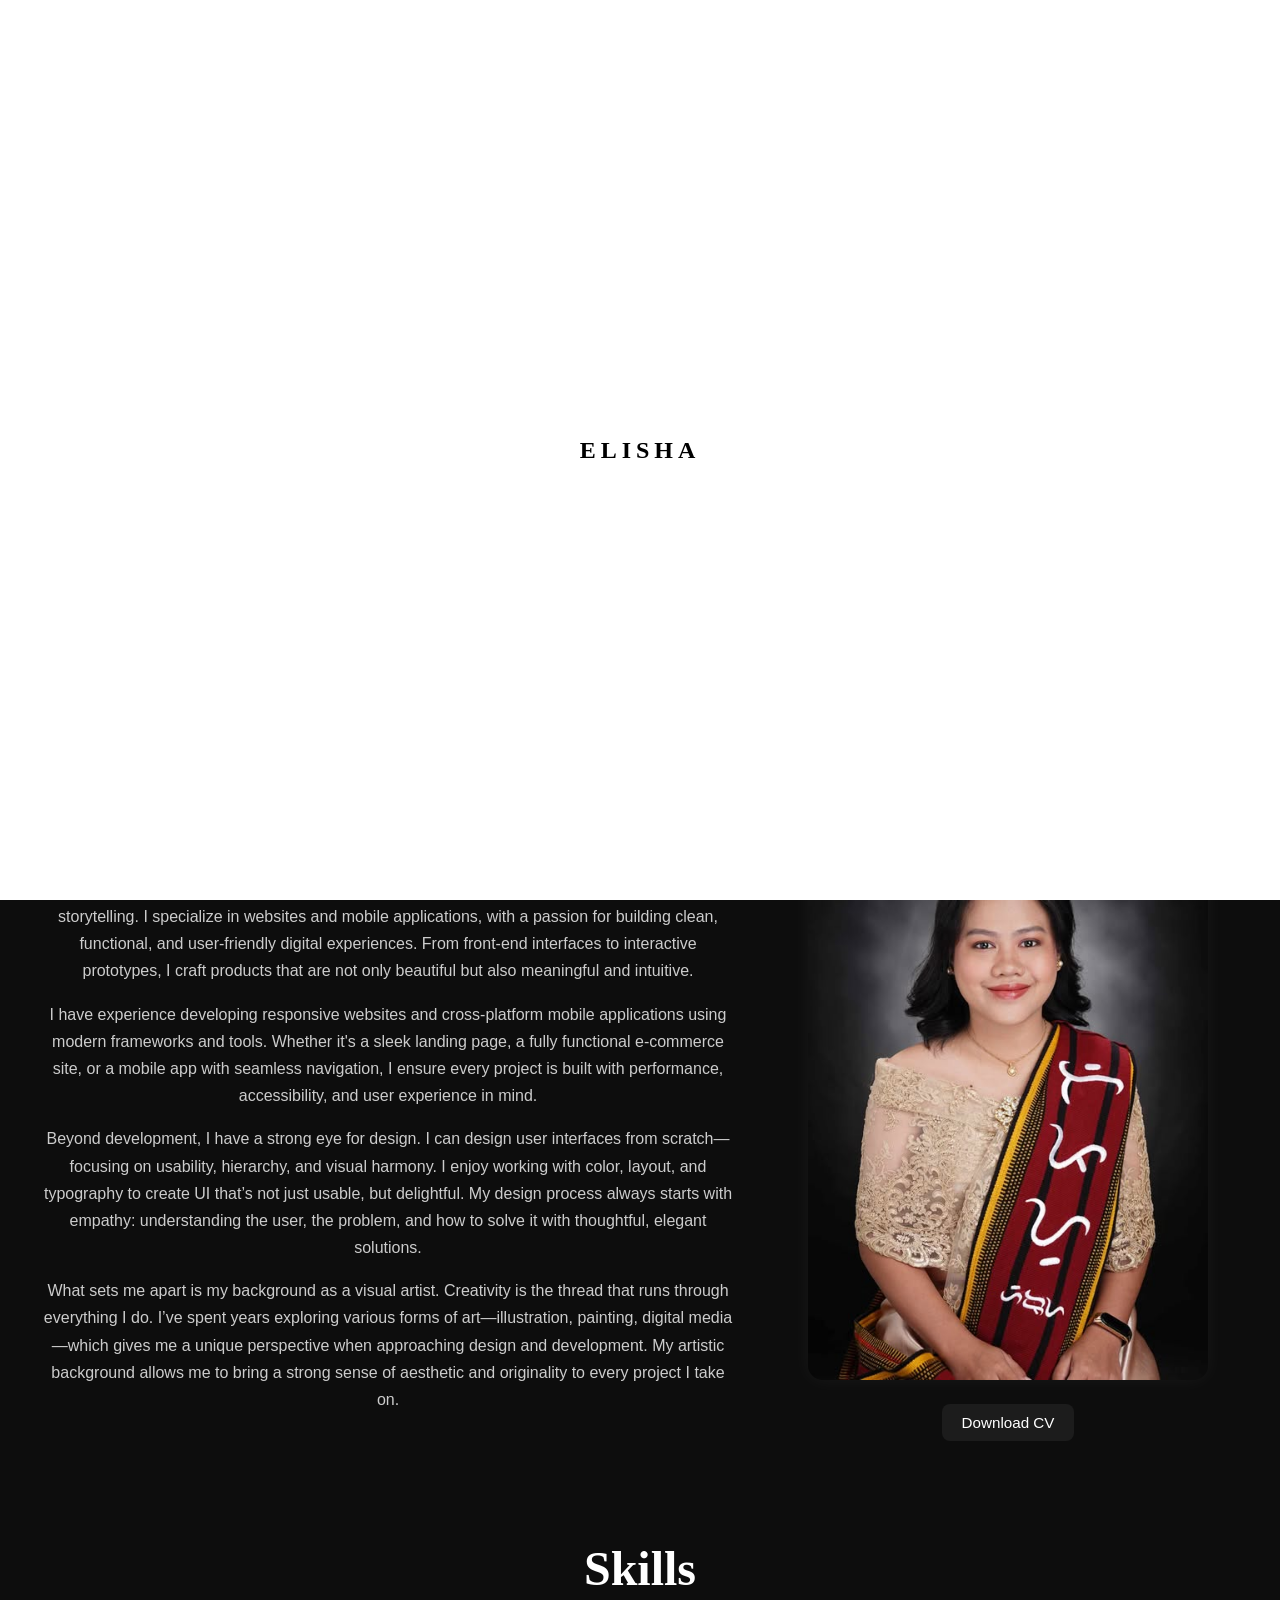
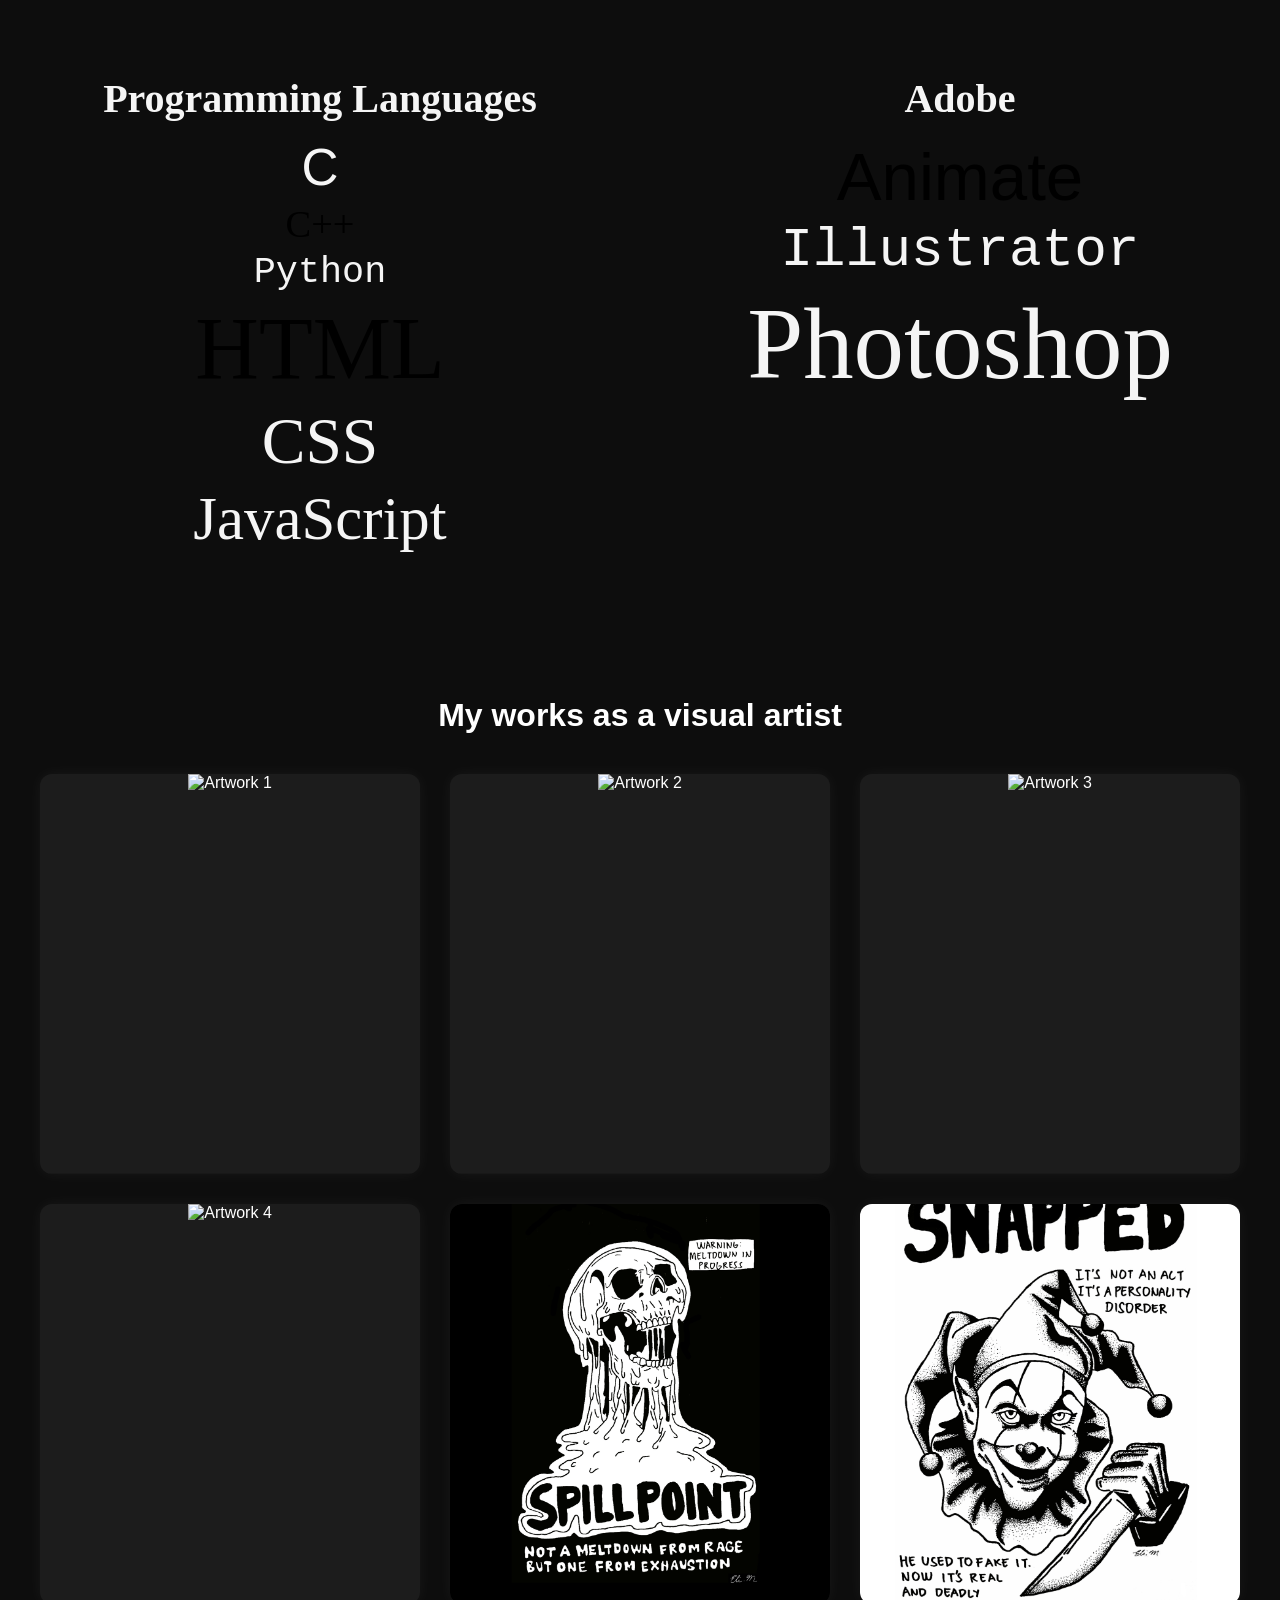
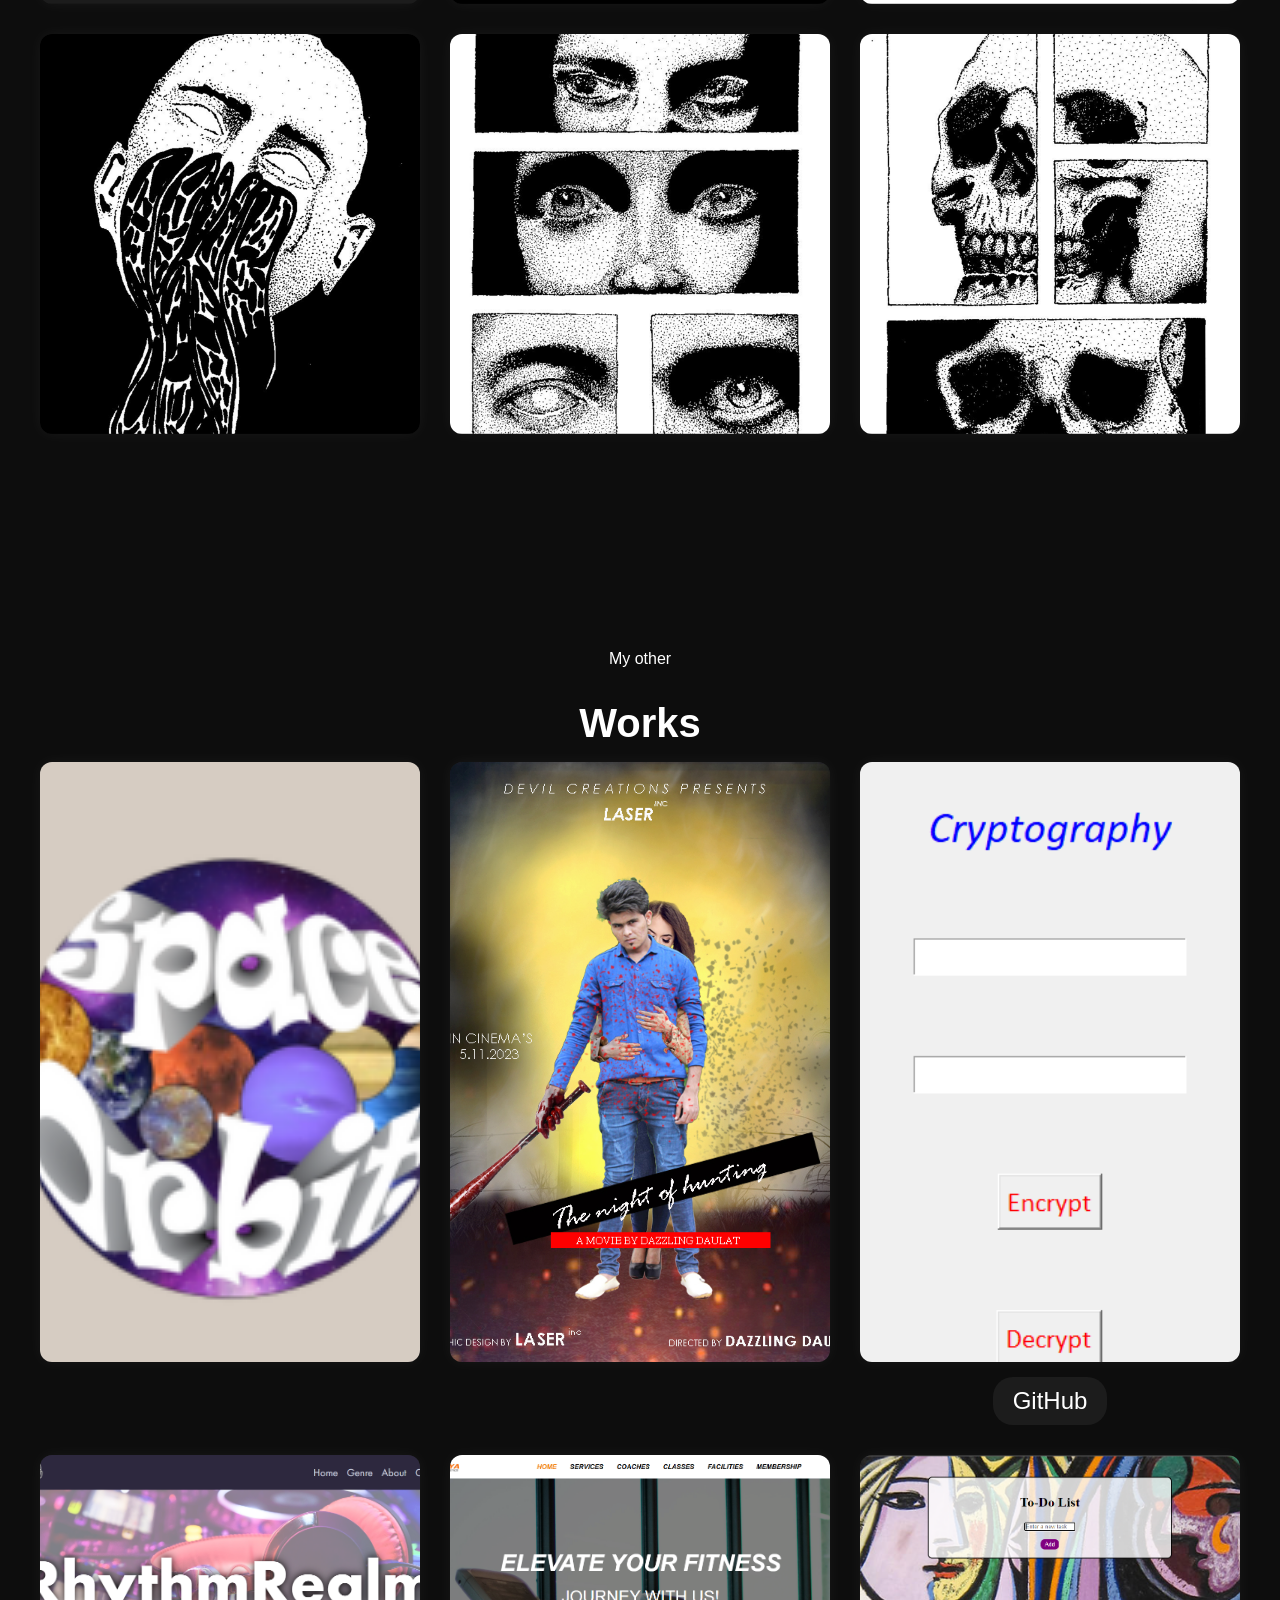
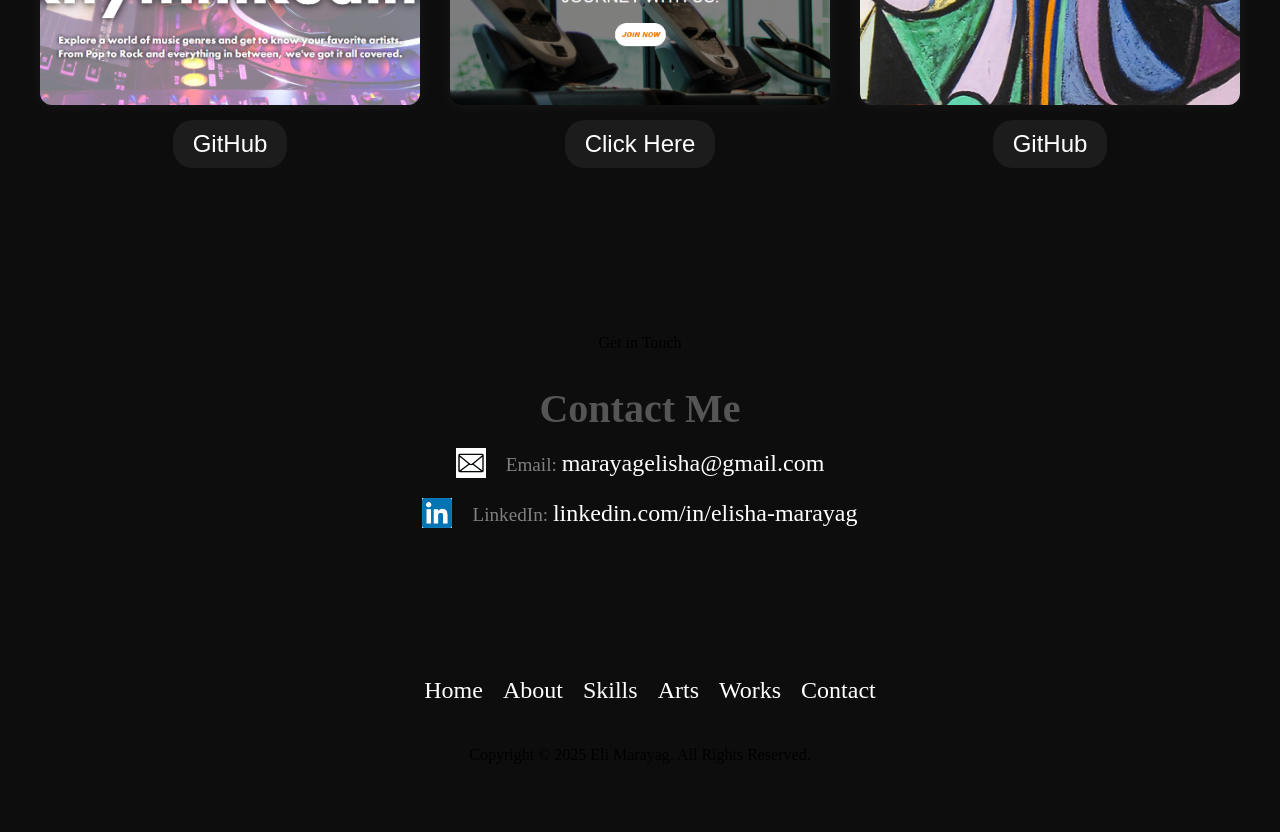
==== index.html @ e86e824c "modified" ====
<!DOCTYPE html>
<html lang="en">
  <head>
    <meta charset="UTF-8" />
    <meta http-equiv="X-UA-Compatible" content="IE=edge">
    <meta name="viewport" content="width=device-width, initial-scale=1.0" />
    <title>Portfolio</title>
    <link rel="stylesheet" href="style.css" />
    <link rel="stylesheet" href="mediaqueries.css" />
    <link rel="stylesheet" href="https://cdnjs.cloudflare.com/ajax/libs/font-awesome/6.4.0/css/all.min.css" />

  </head>
  <body>
    <nav id="desktop-nav">
      <div class="logo">
        <h3>@works by eli</h3>
      </div>
      <div>
        <ul class="nav-links">
          <li><a href="#profile" onclick="toggleMenu()">Home</a></li>
          <li><a href="#about" onclick="toggleMenu()">About</a></li>
          <li><a href="#skills" onclick="toggleMenu()">Skills</a></li>
          <li><a href="#visual-art" onclick="toggleMenu()">Arts</a></li> 
          <li><a href="#works" onclick="toggleMenu()">Works</a></li>
          <li><a href="#contact" onclick="toggleMenu()">Contact</a></li>
        </ul>
      </div>
    </nav>
    <nav id="hamburger-nav">
      <div class="logo">
        <h3>@works by eli</h3>
      </div>
      <div class="hamburger-menu">
        <div class="hamburger-icon" onclick="toggleMenu()">
          <span></span>
          <span></span>
          <span></span>
        </div>
        <div class="menu-links">
          <li><a href="#profile" onclick="toggleMenu()">Home</a></li>
          <li><a href="#about" onclick="toggleMenu()">About</a></li>
          <li><a href="#skills" onclick="toggleMenu()">Skills</a></li>
          <li><a href="#visual-art" onclick="toggleMenu()">Arts</a></li> 
          <li><a href="#works" onclick="toggleMenu()">Works</a></li>
          <li><a href="#contact" onclick="toggleMenu()">Contact</a></li>
        </div>
      </div>
    </nav>
    <div id="loader-container">
      <div class="loader">
        <div class="loader-letter">E</div>
        <div class="loader-letter">L</div>
        <div class="loader-letter">I</div>
        <div class="loader-letter">S</div>
        <div class="loader-letter">H</div>
        <div class="loader-letter">A</div>
      </div>
    </div> 
    <section id="profile">
      <div class="profile-container">
        <div class="profile-left">
          <img src="/assets/profile.jpg" alt="Elisha Marayag" class="profile-img" />
          <div class="social-icons">
            <a href="https://www.facebook.com/eliiiiiiiiiiiiiiiiiiiiiiiiiiiiiiiiiiiiii" target="_blank" class="icon-link">
              <i class="fab fa-facebook-f"></i>
            </a>
            <a href="https://www.instagram.com/artbyelimenopii/" target="_blank" class="icon-link">
              <i class="fab fa-instagram"></i>
            </a>
            <a href="https://www.linkedin.com/in/elisha-marayag-47861b214/" target="_blank" class="icon-link">
              <i class="fab fa-linkedin-in"></i>
            </a>
          </div>
          
        </div>
    
        <div class="profile-right">
          <p class="greeting">Hello Everyone 👋</p>
          <h1>I'm Elisha Marayag</h1>
          <h2>I am a <span class="role">Creative Developer</span></h2>
    
          <div class="details">
            <p><span>📅</span> 01.16.2003</p>
            <p><span>📞</span> 09569849369</p>
            <p><span>✉️</span> marayagelisha@gmail.com</p>
            <p><span>📍</span> Marikina City, Philippines</p>
          </div>
    
          <p class="bio">
            I'm a creative developer and visual artist specializing in websites, mobile applications, and UI design. I build clean, user-friendly digital experiences that blend functionality with visual impact. With a background in visual art, I bring a unique eye for detail and creativity to every project—whether I’m coding, designing interfaces, or crafting visual concepts. I love turning ideas into interactive, meaningful work.
          </p>
    
          <h3>What I do</h3>
            <div class="services">
            <div>🌐 Web Sites and Platforms</div>
            <div>📱 Mobile Applications</div>
            <div>🎨 Arts and Creatives</div>
            <div>🖌️ UI/UX</div>
            <div>🖼️ Adobe Photoshop</div>
          </div>
        </div>
      </div>
    </section>
       
    <section id="about">
      <div class="about-container">
        <div class="about-text">
          <h2>About Me</h2>
          <p>
            Hi! I'm a multidisciplinary creative who brings ideas to life through technology and visual storytelling. I specialize in websites and mobile applications, with a passion for building clean, functional, and user-friendly digital experiences. From front-end interfaces to interactive prototypes, I craft products that are not only beautiful but also meaningful and intuitive.
          </p>
          <p>
            I have experience developing responsive websites and cross-platform mobile applications using modern frameworks and tools. Whether it's a sleek landing page, a fully functional e-commerce site, or a mobile app with seamless navigation, I ensure every project is built with performance, accessibility, and user experience in mind.
          </p>
          <p>
            Beyond development, I have a strong eye for design. I can design user interfaces from scratch—focusing on usability, hierarchy, and visual harmony. I enjoy working with color, layout, and typography to create UI that’s not just usable, but delightful. My design process always starts with empathy: understanding the user, the problem, and how to solve it with thoughtful, elegant solutions.
          </p>
          <p>
            What sets me apart is my background as a visual artist. Creativity is the thread that runs through everything I do. I’ve spent years exploring various forms of art—illustration, painting, digital media—which gives me a unique perspective when approaching design and development. My artistic background allows me to bring a strong sense of aesthetic and originality to every project I take on.
          </p>
        </div>
    
        <div class="about-image">
          <img src="/assets/about-photo.jpg" alt="About Me Photo" />
          <a href="/assets/Resume-Marayag.pdf" target="_blank" class="cv-button">Download CV</a>
        </div>
      </div>
    </section>    
    <section id="skills">
      <h2>Skills</h2>
      <div class="skills-container">
        <div class="skills-group programming-languages">
          <h3>Programming Languages</h3>
          <ul>
            <li class="c">C</li>
            <li class="cpp">C++</li>
            <li class="python">Python</li>
            <li class="html">HTML</li>
            <li class="css">CSS</li>
            <li class="javascript">JavaScript</li>
          </ul>
        </div>
        <div class="skills-group adobe">
          <h3>Adobe</h3>
          <ul>
            <li class="animate">Animate</li>
            <li class="illustrator">Illustrator</li>
            <li class="photoshop">Photoshop</li>
          </ul>
        </div>
      </div>
    </section>
    <section id="visual-art">
      <h2 class="visual-title">My works as a visual artist</h2>
      <div class="visual-art-container">
        <div class="art-box">
          <img src="./assets/art1.jpg" alt="Artwork 1" class="art-image" />
          <div class="art-description">
            <p>Awake: trying to stay awake and remember every real thing that happened.</p>
          </div>
        </div>
        <div class="art-box">
          <img src="./assets/art2.jpg" alt="Artwork 2" class="art-image" />
          <div class="art-description">
            <p>I tried drowning my emotions through drinking and smoking, but nothing worked. Nothing made me feel better; it all made me feel worse. I guess that's the thing about being sick—nothing you do will ever make it go away. It feels like you're stuck in a cycle, desperately searching for an escape that doesn't exist. And the more you try, the deeper you sink into the darkness.</p>
          </div>
        </div>
        <div class="art-box">
          <img src="./assets/art3.jpg" alt="Artwork 3" class="art-image" />
          <div class="art-description">
            <p>Echohead: a head full of echoes, repeating thoughts, or voices that refuse to fade away</p>
          </div>
        </div>
        <div class="art-box">
          <img src="./assets/art4.jpg" alt="Artwork 4" class="art-image" />
          <div class="art-description">
            <p>Underneath: what lives inside. The real part, waiting, watching, rising.
            </p>
          </div>
        </div>
        <div class="art-box">
          <img src="./assets/art5.jpg" alt="Artwork 5" class="art-image" />
          <div class="art-description">
            <p>Spillpoint: not a meltdown from rage but one from exhaustion. The kind you don't come back from easily.</p>
          </div>
        </div>
        <div class="art-box">
          <img src="./assets/art6.jpg" alt="Artwork 6" class="art-image" />
          <div class="art-description">
            <p>Snapped: he used to fake it. now it’s real and deadly.</p>
          </div>
        </div>
        <div class="art-box">
          <img src="./assets/art7.jpg" alt="Artwork 7" class="art-image" />
          <div class="art-description">
            <p>A figure dissolves into the background, his form fading with each tear that falls. The tears don’t just express sorrow—they transform him, blending his being into the very fabric behind him. Slowly, he becomes part of the silence he once stood against.</p>
          </div>
        </div>
        <div class="art-box">
          <img src="./assets/art8.jpg" alt="Artwork 8" class="art-image" />
          <div class="art-description">
            <p>A series of eyes stare out from the canvas, each one a window into a different storm—rage, sorrow, joy, fear, and hope flicker in shifting reflections. No words are spoken, yet the eyes scream, whisper, ache, and shine, capturing the raw chaos of being human.</p>
          </div>
        </div>
        <div class="art-box">
          <img src="./assets/art9.jpg" alt="Artwork 9" class="art-image" />
          <div class="art-description">
            <p>A lone skull rests in the center, not lifeless but hauntingly expressive. Cracks and shadows form subtle shapes—echoes of laughter, pain, and longing—as if the remnants of emotion still cling to the bone. It is death, yes, but not silent—it's memory carved in calcium.</p>
          </div>
        </div>
      </div>
    </section>
    <section id="works">
      <p class="section__text__p1">My other</p>
      <h1 class="title">Works</h1>
      <div class="works-container">
        <!-- First row (3 standard works) -->
        <div class="work-box">
          <div class="work-image-container">
            <img src="./assets/logo_illustrator.png" alt="illustrator" class="work-photo" />
            <div class="work-description-hover">
              <p>Logo using the Adobe Illustrator</p>
            </div>
          </div>
        </div>
    
        <div class="work-box">
          <div class="work-image-container">
            <img src="./assets/photoshop.jpg" alt="photoshop" class="work-photo" />
            <div class="work-description-hover">
              <p>Movie Poster using Adobe Photoshop</p>
            </div>
          </div>
        </div>
    
        <div class="work-box">
          <div class="work-image-container">
            <img src="./assets/crypt.png" alt="Cryptography" class="work-photo" />
            <div class="work-description-hover">
              <p>Cryptography GUI using Python</p>
            </div>
          </div>
          <a href="https://github.com/elimarayag/GUI.git" class="github-button" target="_blank">GitHub</a>
        </div>
    
        <!-- Second row (landscape works with wider width) -->
        <div class="work-box wide-work">
          <div class="work-image-container">
            <img src="./assets/workRR1.png" alt="Website" class="work-photo" />
            <div class="work-description-hover">
              <p>Personal Interest Website</p>
            </div>
          </div>
          <a href="https://github.com/elimarayag/ACTIVITY_2_BSIS3A.git" class="github-button" target="_blank">GitHub</a>
        </div>
    
        <div class="work-box wide-work">
          <div class="work-image-container">
            <img src="/assets/capstone.png" alt="Capstone Project" class="work-photo" />
            <div class="work-description-hover">
              <p>Capstone Project: EnergyA Fitness & Athletics</p>
            </div>
          </div>
          <a href="https://energyafitness.com/" class="github-button" target="_blank">Click Here</a>
        </div>
    
        <div class="work-box wide-work">
          <div class="work-image-container">
            <img src="/assets/todolist.png" alt="Landscape Work" class="work-photo" />
            <div class="work-description-hover">
              <p>To do list using react.js.</p>
            </div>
          </div>
          <a href="https://github.com/elimarayag/todolistapp.git" class="github-button" target="_blank">GitHub</a>
        </div>
      </div>
    </section>        
    <section id="contact">
      <p class="section__text__p1">Get in Touch</p>
      <h1 class="title">Contact Me</h1>
      <div class="contact-info-container">
        <div class="contact-info">
          <img src="./assets/email.png" alt="Email icon" class="icon contact-icon email-icon" />
          <p>Email: <a href="mailto:marayagelisha@gmail.com">marayagelisha@gmail.com</a></p>
        </div>
        <div class="contact-info">
          <img src="./assets/linkedin.png" alt="LinkedIn icon" class="icon contact-icon" />
          <p>LinkedIn: <a href="https://www.linkedin.com/in/elisha-marayag-47861b214/" target="_blank">linkedin.com/in/elisha-marayag</a></p>
        </div>
      </div>
    </section>     
    <footer>
      <nav>
        <div class="nav-links-container">
          <ul class="nav-links">
            <li><a href="#profile" onclick="toggleMenu()">Home</a></li>
            <li><a href="#about" onclick="toggleMenu()">About</a></li>
            <li><a href="#skills" onclick="toggleMenu()">Skills</a></li>
            <li><a href="#visual-art" onclick="toggleMenu()">Arts</a></li> 
            <li><a href="#works" onclick="toggleMenu()">Works</a></li>
            <li><a href="#contact" onclick="toggleMenu()">Contact</a></li>
          </ul>
        </div>
      </nav>
      <p>Copyright &#169; 2025 Eli Marayag. All Rights Reserved.</p>
    </footer>
    <script src="script.js"></script>
  </body>
</html>
---- style.css ----
/* style.css */
body {
  background-color: #0d0d0d;
  text-align: center;
  margin: 0;
  padding: 0;
}

html {
  scroll-behavior: smooth;
}

/* desktop-nav */
#desktop-nav {
  background-color: #0d0d0d;
  position: fixed;
  top: 0;
  width: 100%;
  z-index: 100;
}

nav {
  display: flex;
  justify-content: space-between;
  align-items: center;
  height: 80px;
  padding: 40 20px;
}

.nav-links {
  list-style: none;
  display: flex;
}

.nav-links li {
  margin-right: 20px;
}

a {
  color: white;
  font-size: 1.5rem;
  text-decoration: none;
}

a:hover {
  text-shadow: 0px 0px 10px rgb(255, 255, 255);
  text-decoration: none;
  text-decoration-color: white;
  transition: all 300ms ease-in-out;
}

a:hover {
  color: white;
  text-decoration: underline;
  text-underline-offset: 1rem;
  text-decoration-color: white;
}

.logo h3 {
  color: white;
  font-weight: 600;
  letter-spacing: 1px;
  padding-left: 20px;
}


/* Hamburger Menu */

#hamburger-nav {
  display: none;
}

.hamburger-menu {
  position: relative;
  display: inline-block;
}

.hamburger-icon {
  display: flex;
  flex-direction: column;
  justify-content: space-between;
  height: 24px;
  width: 30px;
  cursor: pointer;
  margin-right: 10px;
}

.hamburger-icon span {
  width: 100%;
  height: 2px;
  background-color: white;
  transition: all 0.3 ease-in-out;
}

.menu-links {
  position: absolute;
  top: 100%;
  right: 0;
  width: fit-content;
  max-height: 0;
  overflow: hidden;
  transition: all 0.3 ease-in-out;
  color: white;
}

.menu-links a {
  display: block;
  padding: 10px;
  text-align: center;
  font-size: 1.5rem;
  color: white;
  text-decoration: none;
  transition: all 0.3 ease-in-out;
}

.menu-links li {
  list-style: none;
}

.menu-links.open {
  max-height: 300px;
}

.hamburger-icon.open span:first-child {
  transform: rotate(45deg) translate(10px, 5px);
}

.hamburger-icon.open span:nth-child(2) {
  opacity: 0;
}

.hamburger-icon.open span:last-child {
  transform: rotate(-45deg) translate(10px, -5px);
}

.hamburger-icon span:first-child {
  transform: none;
}

.hamburger-icon span:first-child {
  opacity: 1;
}

.hamburger-icon span:first-child {
  transform: none;
}

#loader-container {
  position: fixed;
  top: 0;
  left: 0;
  width: 100%;
  height: 100%;
  background-color: #ffffff;
  display: flex;
  justify-content: center;
  align-items: center;
  z-index: 9999;
}

.loader {
  display: flex;
  align-items: center;
}

.loader-letter {
  font-size: 24px;
  font-weight: bold;
  margin-right: 5px;
  opacity: 0;
  visibility: hidden;
}

@keyframes fadeIn {
  0% {
    opacity: 0;
    visibility: hidden;
  }
  100% {
    opacity: 1;
    visibility: visible;
  }
}

.loader-letter:nth-child(1) {
  animation: fadeIn 0.5s ease forwards 0.5s;
}

.loader-letter:nth-child(2) {
  animation: fadeIn 0.5s ease forwards 1s;
}

.loader-letter:nth-child(3) {
  animation: fadeIn 0.5s ease forwards 1.5s;
}

.loader-letter:nth-child(4) {
  animation: fadeIn 0.5s ease forwards 2s;
}

.loader-letter:nth-child(5) {
  animation: fadeIn 0.5s ease forwards 2.5s;
}

.loader-letter:nth-child(6) {
  animation: fadeIn 0.5s ease forwards 3s;
}

/*PROFILE SECTION*/
#profile {
  background-color: #0d0d0d;
  color: #ffffff;
  font-family: 'Segoe UI', sans-serif;
  padding: 100px 50px;
}

.profile-container {
  display: flex;
  flex-wrap: wrap;
  justify-content: center;
  max-width: 1200px;
  margin: auto;
  gap: 40px;
}

.profile-left {
  flex: 1;
  min-width: 280px;
  text-align: center;
}

.profile-img {
  width: 280px;
  height: 350px;
  border-radius: 20px;
  object-fit: cover;
  box-shadow: 0 0 15px rgba(255, 255, 255, 0.1);
}

.social-icons {
  margin-top: 20px;
}

.icon-link {
  display: inline-block;
  background-color: #1c1c1c;
  color: #ffffff;
  margin: 5px;
  padding: 10px 12px;
  border-radius: 50%;
  text-decoration: none;
  font-size: 1rem;
  transition: background-color 0.3s ease;
}

.icon-link:hover {
  background-color: #333;
  color: #00aced;
}

.profile-right {
  flex: 2;
  min-width: 300px;
}

.greeting {
  font-size: 1rem;
  color: #aaaaaa;
  margin-bottom: 10px;
}

.profile-right h1 {
  font-size: 2.5rem;
  margin: 0;
}

.profile-right h2 {
  font-size: 1.8rem;
  margin: 10px 0 20px;
}

.details {
  display: flex;
  flex-wrap: wrap;
  gap: 20px;
  font-size: 0.95rem;
  color: #bbbbbb;
  margin-bottom: 20px;
}

.details p span {
  margin-right: 5px;
}

.bio {
  color: #cccccc;
  line-height: 1.6;
  margin-bottom: 40px;
}

.profile-right h3 {
  margin-bottom: 20px;
  font-size: 1.5rem;
}

.services {
  display: grid;
  grid-template-columns: repeat(auto-fit, minmax(220px, 1fr));
  gap: 20px;
}

.services div {
  background-color: #1c1c1c;
  padding: 15px;
  border-radius: 12px;
  font-size: 0.95rem;
  color: #ffffff;
  text-align: center;
}
/*ABOUT SECTION*/
#about {
  background-color: #0d0d0d;
  color: #ffffff;
  padding: 60px 20px;
  font-family: 'Segoe UI', sans-serif;
}

.about-container {
  display: flex;
  flex-wrap: wrap;
  max-width: 1200px;
  margin: auto;
  gap: 40px;
  align-items: center;
}

.about-text {
  flex: 1.5;
  min-width: 300px;
}

.about-text h2 {
  font-size: 2rem;
  margin-bottom: 20px;
  color: #f5f5f5;
}

.about-text p {
  margin-bottom: 15px;
  line-height: 1.7;
  color: #cccccc;
}

.about-image {
  flex: 1;
  min-width: 250px;
  text-align: center;
}

.about-image img {
  width: 100%;
  max-width: 400px;
  border-radius: 15px;
  object-fit: cover;
  box-shadow: 0 0 20px rgba(255, 255, 255, 0.05);
}

.cv-button {
  display: inline-block;
  margin-top: 20px;
  padding: 10px 20px;
  background-color: #1c1c1c;
  color: #ffffff;
  text-decoration: none;
  font-size: 0.95rem;
  border-radius: 8px;
  transition: background-color 0.3s ease;
}

.cv-button:hover {
  background-color: #333;
}


/*SKILLS SECTION*/
#skills {
  background-color: #0d0d0d;
}

#skills h2 {
  text-align: center;
  color: white;
  font-size: 3rem;
}

.skills-container {
  display: flex;
  flex-wrap: wrap;
  justify-content: space-around;
}

.skills-group {
  flex: 0 0 45%;
}

.skills-group h3 {
  color: #f5f5f5;
  font-size: 2.5rem;
  margin-bottom: 5px;
}

.skills-group ul {
  list-style-type: none;
  padding: 0;
}

.skills-group li {
  margin-bottom: 5px;
  display: block; 
}

.c {
  font-family: 'Arial', sans-serif;
  font-size: 3.2rem;
  color: #f5f5f5;
}

.cpp {
  font-family: 'Times New Roman', serif;
  font-size: 2.4rem;
}

.python {
  font-family: 'Courier New', monospace;
  font-size: 2.3rem;
  color: #f5f5f5;
}

.html {
  font-family: Cambria, Cochin, serif;
  font-size: 5.5rem;
}

.css {
  font-family: 'Georgia', serif;
  font-size: 4.1rem;
  color: #f5f5f5;
}

.javascript {
  font-family: cursive;
  font-size: 3.8rem;
  color: #f5f5f5;
}

.animate {
  font-family: 'Franklin Gothic Medium',  sans-serif;
  font-size: 4.2rem;
}

.illustrator {
  font-family: 'Courier New', monospace;
  font-size: 3.4rem;
  color: #f5f5f5;
}

.photoshop {
  font-family: 'Times New Roman', serif;
  font-size: 6.3rem;
  color: #f5f5f5;
}

.photoshop, .python, .javascript {
  overflow: hidden;
  white-space: nowrap;
  animation: typing 3s steps(30, end) infinite, blink-caret 0.5s step-end infinite;
}

.c, .illustrator, .css {
  display: inline-block;
  animation: bounce 1s infinite;
}

.cpp, .animate, .html {
  animation: colorChange 3s infinite;
}

@keyframes typing {
  from { width: 0; }
  to { width: 100%; }
}

@keyframes blink-caret {
  from, to { border-right: 1px solid black; }
  50% { border-right: 1px solid transparent; }
}

@keyframes bounce {
  0%, 20%, 50%, 80%, 100% {
    transform: translateY(0);
  }
  40% {
    transform: translateY(-20px);
  }
  60% {
    transform: translateY(-10px);
  }
}

@keyframes colorChange {
  0% { color: #7209B7; }
  50% { color: #7CB518; }
  100% { color: #F72585; }
}


/*WORKS SECTION*/
#works {
  background-color: #0d0d0d;
  padding: 100px 20px;
  font-family: 'Segoe UI', sans-serif;
}

#works .section__text__p1,
#works .title {
  color: #ffffff;
  text-align: center;
}

.title {
  font-weight: 700;
  font-size: 2.5rem;
  margin-bottom: 1rem;
}

.works-container {
  display: grid;
  grid-template-columns: repeat(3, 1fr);
  gap: 30px;
  max-width: 1200px;
  margin: auto;
}

/* First row (square/portrait size) */
.work-box {
  display: flex;
  flex-direction: column;
  align-items: center;
}

.work-image-container {
  position: relative;
  width: 100%;
  height: 600px; /* Fixed height for 1st row */
  overflow: hidden;
  border-radius: 12px;
  background-color: #1c1c1c;
  box-shadow: 0 0 15px rgba(255, 255, 255, 0.05);
}

.work-photo {
  width: 100%;
  height: 100%;
  object-fit: cover;
  transition: transform 0.3s ease;
}

.work-image-container:hover .work-photo {
  transform: scale(1.05);
}

.work-description-hover {
  position: absolute;
  bottom: 0;
  background-color: rgba(13, 13, 13, 0.95);
  color: #fff;
  padding: 20px;
  width: 100%;
  transform: translateY(100%);
  transition: transform 0.3s ease;
  text-align: center;
  font-size: 0.95rem;
}

.work-image-container:hover .work-description-hover {
  transform: translateY(0);
}

.github-button {
  text-decoration: none;
  background-color: #1c1c1c;
  color: white;
  padding: 10px 20px;
  border-radius: 20px;
  display: inline-block;
  margin-top: 15px;
  transition: background-color 0.3s ease;
}

.github-button:hover {
  background-color: rgb(85, 85, 85);
}

/* Second row (landscape format) */
.wide-work .work-image-container {
  height: 250px; /* Shorter height for landscape */
}

#visual-art {
  background-color: #0d0d0d;
  color: #ffffff;
  padding: 100px 20px;
  font-family: 'Segoe UI', sans-serif;
}

.visual-title {
  font-size: 2rem;
  margin-bottom: 40px;
  color: #ffffff;
  text-align: center;
}

.visual-art-container {
  display: grid;
  grid-template-columns: repeat(3, 1fr);
  gap: 30px;
  max-width: 1200px;
  margin: auto;
}

.art-box {
  position: relative;
  width: 100%;
  height: 400px;
  overflow: hidden;
  border-radius: 12px;
  box-shadow: 0 0 15px rgba(255, 255, 255, 0.05);
  background-color: #1c1c1c;
  cursor: pointer;
}

.art-image {
  width: 100%;
  height: 100%;
  object-fit: cover;
  transition: transform 0.3s ease;
}

.art-box:hover .art-image {
  transform: scale(1.05);
}

.art-description {
  position: absolute;
  bottom: 0;
  background-color: rgba(13, 13, 13, 0.95);
  color: #fff;
  padding: 20px;
  width: 100%;
  transform: translateY(100%);
  transition: transform 0.3s ease;
  font-size: 0.9rem;
}

.art-box:hover .art-description {
  transform: translateY(0);
}


/*CONTACT SECTION*/

#contact {
  padding: 50px;
}

.title {
  color: rgb(85, 85, 85);
  font-weight: 700;
  font-size: 2.5rem;
  margin-bottom: 1rem;
  text-align: center;
}

.contact-info-container {
  display: flex;
  justify-content: center;
  align-items: center;
  flex-direction: column;
}

.contact-info {
  display: flex;
  align-items: center;
  margin-bottom: 20px;
}

.contact-info p {
  margin: 0;
  margin-left: 20px;
  font-size: 1.2rem;
  color: gray;
}

.contact-icon {
  max-width: 30px;
}


/* FOOTER SECTION */

footer {
  background-color: #0d0d0d;
  display: flex;
  flex-direction: column;
  justify-content: center;
  align-items: center;
  height: 26vh;
  }
  
  .footer-nav {
  text-align: center;
  margin: 1rem 0;
  }
  
  .footer-nav ul {
  list-style: none;
  padding: 0;
  }
  
  .footer-nav li {
  display: inline;
  margin: 0 10px;
  }
  
  .footer-nav a {
  text-decoration: none;
  color: rgb(209, 215, 224);
  font-size: 1.5rem;
  transition: color 0.3s;
  }
  
  .footer-nav a:hover {
  color: white;
  }
---- mediaqueries.css ----
@media screen and (max-width: 1400px) {
  #profile {
    height: auto;
    margin-bottom: 2rem;
    padding: 80px 30px;
  }

  .profile-img {
    width: 250px;
    height: 320px;
  }
}

@media screen and (max-width: 1200px) {
  #desktop-nav {
    display: none;
  }

  #hamburger-nav {
    display: flex;
  }

  .profile-container {
    flex-direction: column;
    align-items: center;
    text-align: center;
  }

  .profile-right {
    padding-top: 20px;
  }

  .about-container {
    flex-direction: column;
    text-align: center;
  }

  .about-text, .about-image {
    width: 100%;
  }

  .about-image img {
    max-width: 100%;
    height: auto;
  }
}

@media screen and (max-width: 600px) {

  #hamburger-nav {
    z-index: 2;
    position: relative;
  }

  .menu-links {
    position: absolute;
    top: 100%;
    right: 0;
    width: 300%;
    max-width: 300px; 
    max-height: 0;
    overflow: hidden;
    transition: all 0.3s ease-in-out;
    z-index: 3;
  }

  .menu-links a {
    display: block;
    padding: 10px;
    text-align: center;
    font-size: 1.5rem;
    color: rgb(45, 40, 62);
    text-decoration: none;
    transition: all 0.3s ease-in-out;
    white-space: nowrap; 
    overflow: visible; 
  }

  .menu-links.open {
    max-height: 300px;
  }

  .hamburger-icon {
    position: relative;
    z-index: 4;
  }

  #profile {
    height: auto;
    margin-bottom: 2rem;
    padding: 80px 30px;
  }

  .profile-img {
    width: 250px;
    height: 320px;
  }
}

@media screen and (max-width: 1200px) {
  #desktop-nav {
    display: none;
  }

  #hamburger-nav {
    display: flex;
  }

  .profile-container {
    flex-direction: column;
    align-items: center;
    text-align: center;
  }

  .profile-right {
    padding-top: 20px;
  }

  .about-container {
    flex-direction: column;
    text-align: center;
  }

  .about-text, .about-image {
    width: 100%;
  }

  .about-image img {
    max-width: 100%;
    height: auto;
  }
}

@media screen and (max-width: 600px) {
  #profile {
    padding: 60px 20px;
  }

  .profile-img {
    width: 200px;
    height: 260px;
  }

  .profile-right h1 {
    font-size: 2rem;
  }

  .profile-right h2 {
    font-size: 1.4rem;
  }

  .details {
    flex-direction: column;
    align-items: center;
    gap: 10px;
  }

  .services {
    grid-template-columns: 1fr;
  }

  #about {
    padding: 50px 20px;
  }

  .about-text h2 {
    font-size: 1.6rem;
  }

  .about-text p {
    font-size: 0.95rem;
  }

  .cv-button {
    padding: 8px 16px;
    font-size: 0.9rem;
  }

  #skills h2 {
    font-size: 1rem;
  }

  .skills-group {
    flex: 0 0 100%;
    margin-bottom: 20px;
  }

  .skills-group h3 {
    font-size: 2rem;
  }

  .skills-group ul {
    padding-left: 20px;
  }

  .skills-group li {
    font-size: 1.5rem;
  }

  #works {
    padding: 60px 20px;
  }

  .works-container {
    grid-template-columns: 1fr;
    padding: 10px;
  }

  .work-photo {
    height: 200px; /* reduce height for smaller screens */

  }

  .large-photo {
    height: 300px; /* slightly larger than standard work-photo */
  }

  .works-container {
    grid-template-columns: 1fr;
  }

  .work-image-container {
    height: 280px;
  }

  .wide-work .work-image-container {
    height: 200px;
  }

  .title {
    font-size: 2rem;
  }

  .work-description {
    font-size: 0.9rem;
  }

  .github-button {
    font-size: 0.9rem;
    padding: 8px 16px;
  }

  .visual-art-container {
    grid-template-columns: 1fr;
  }


  #contact {
    padding: 50px;
  }

  .contact-info p {
    font-size: 1rem;
  }

  .contact-icon {
    max-width: 20px;
  }
}
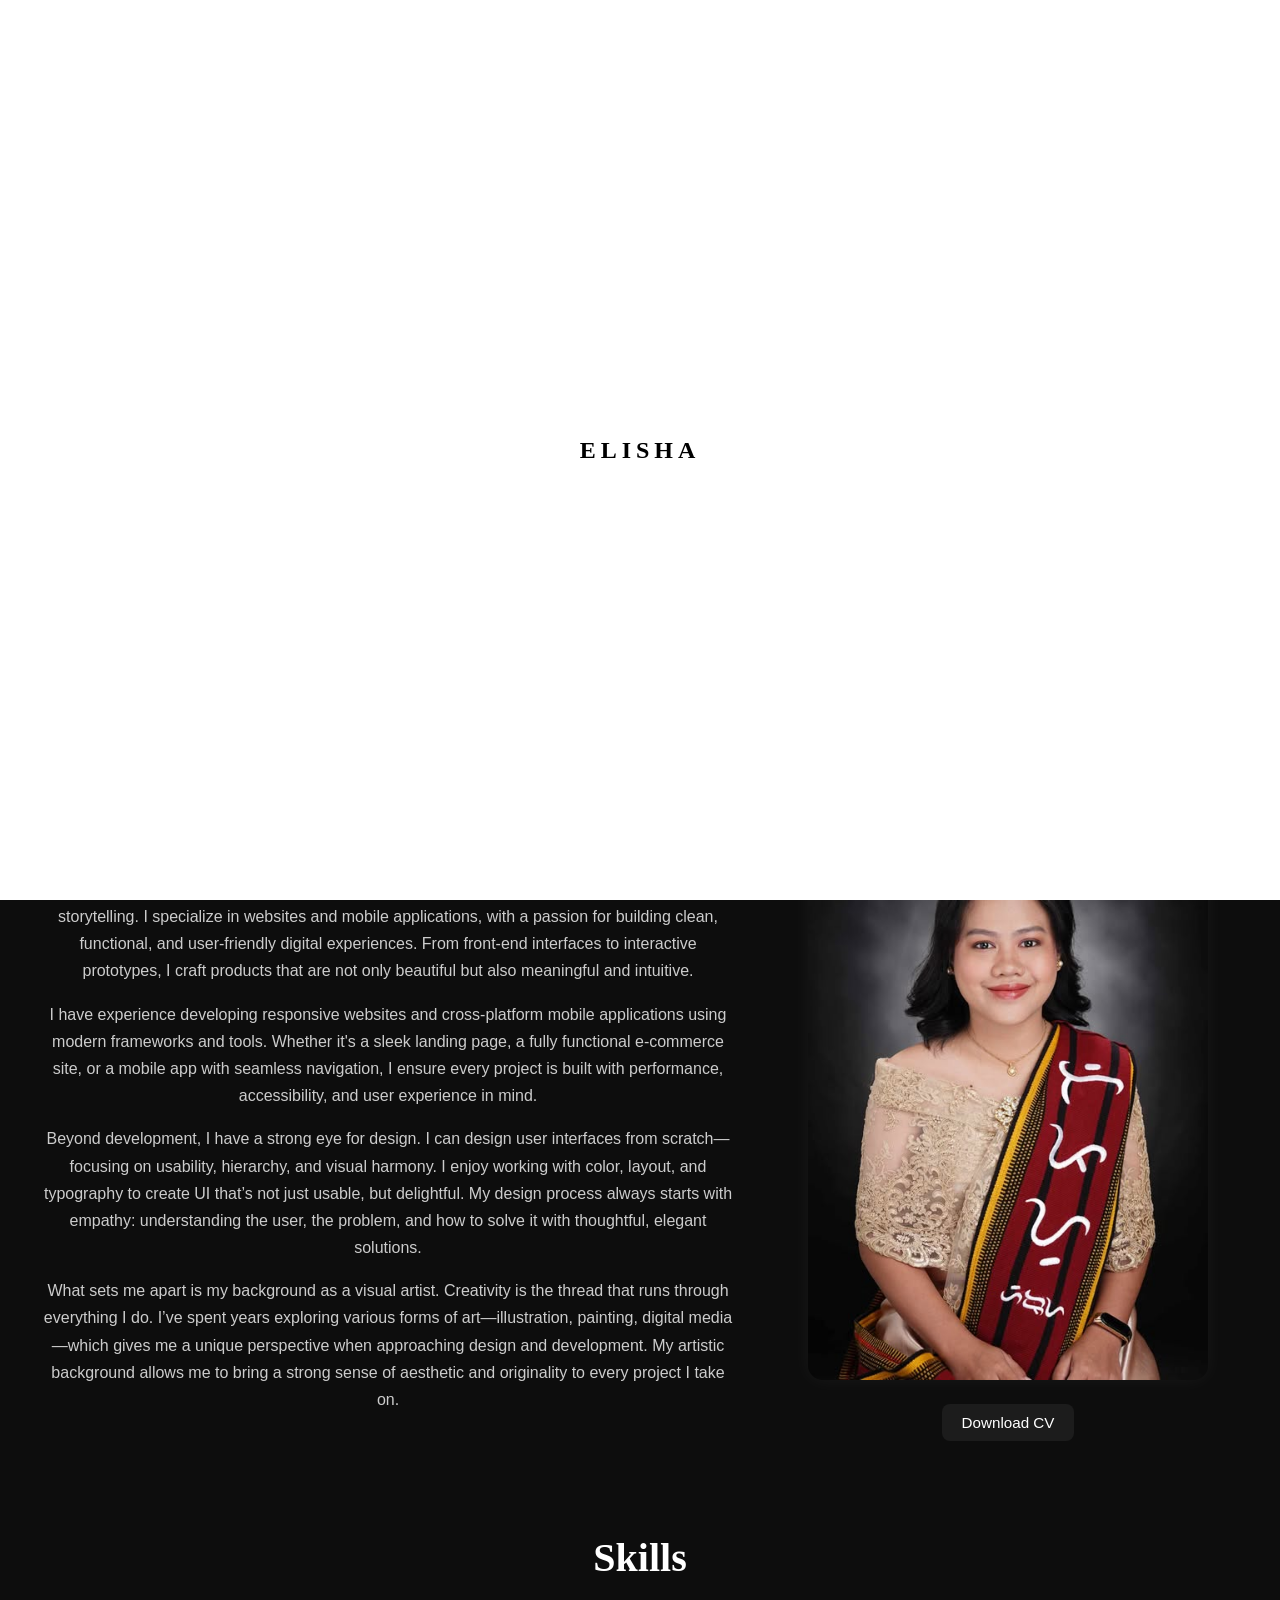
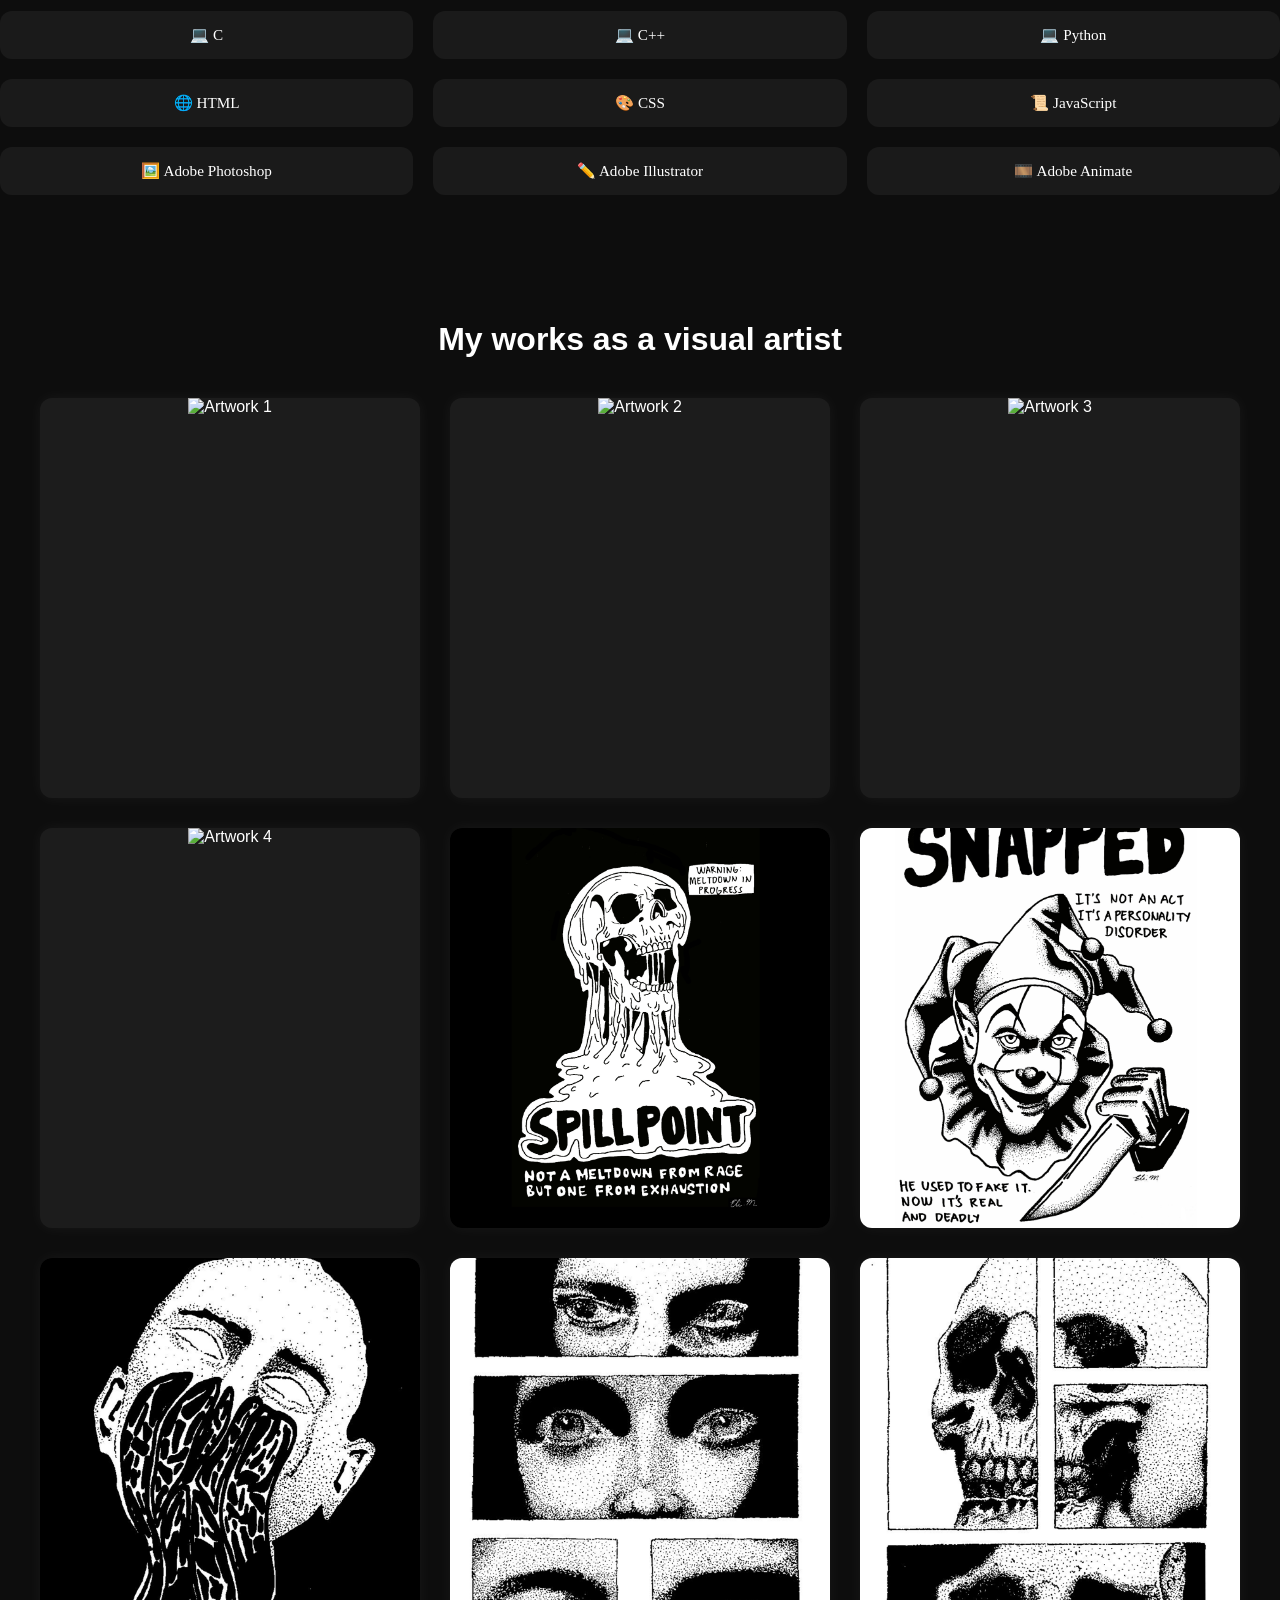
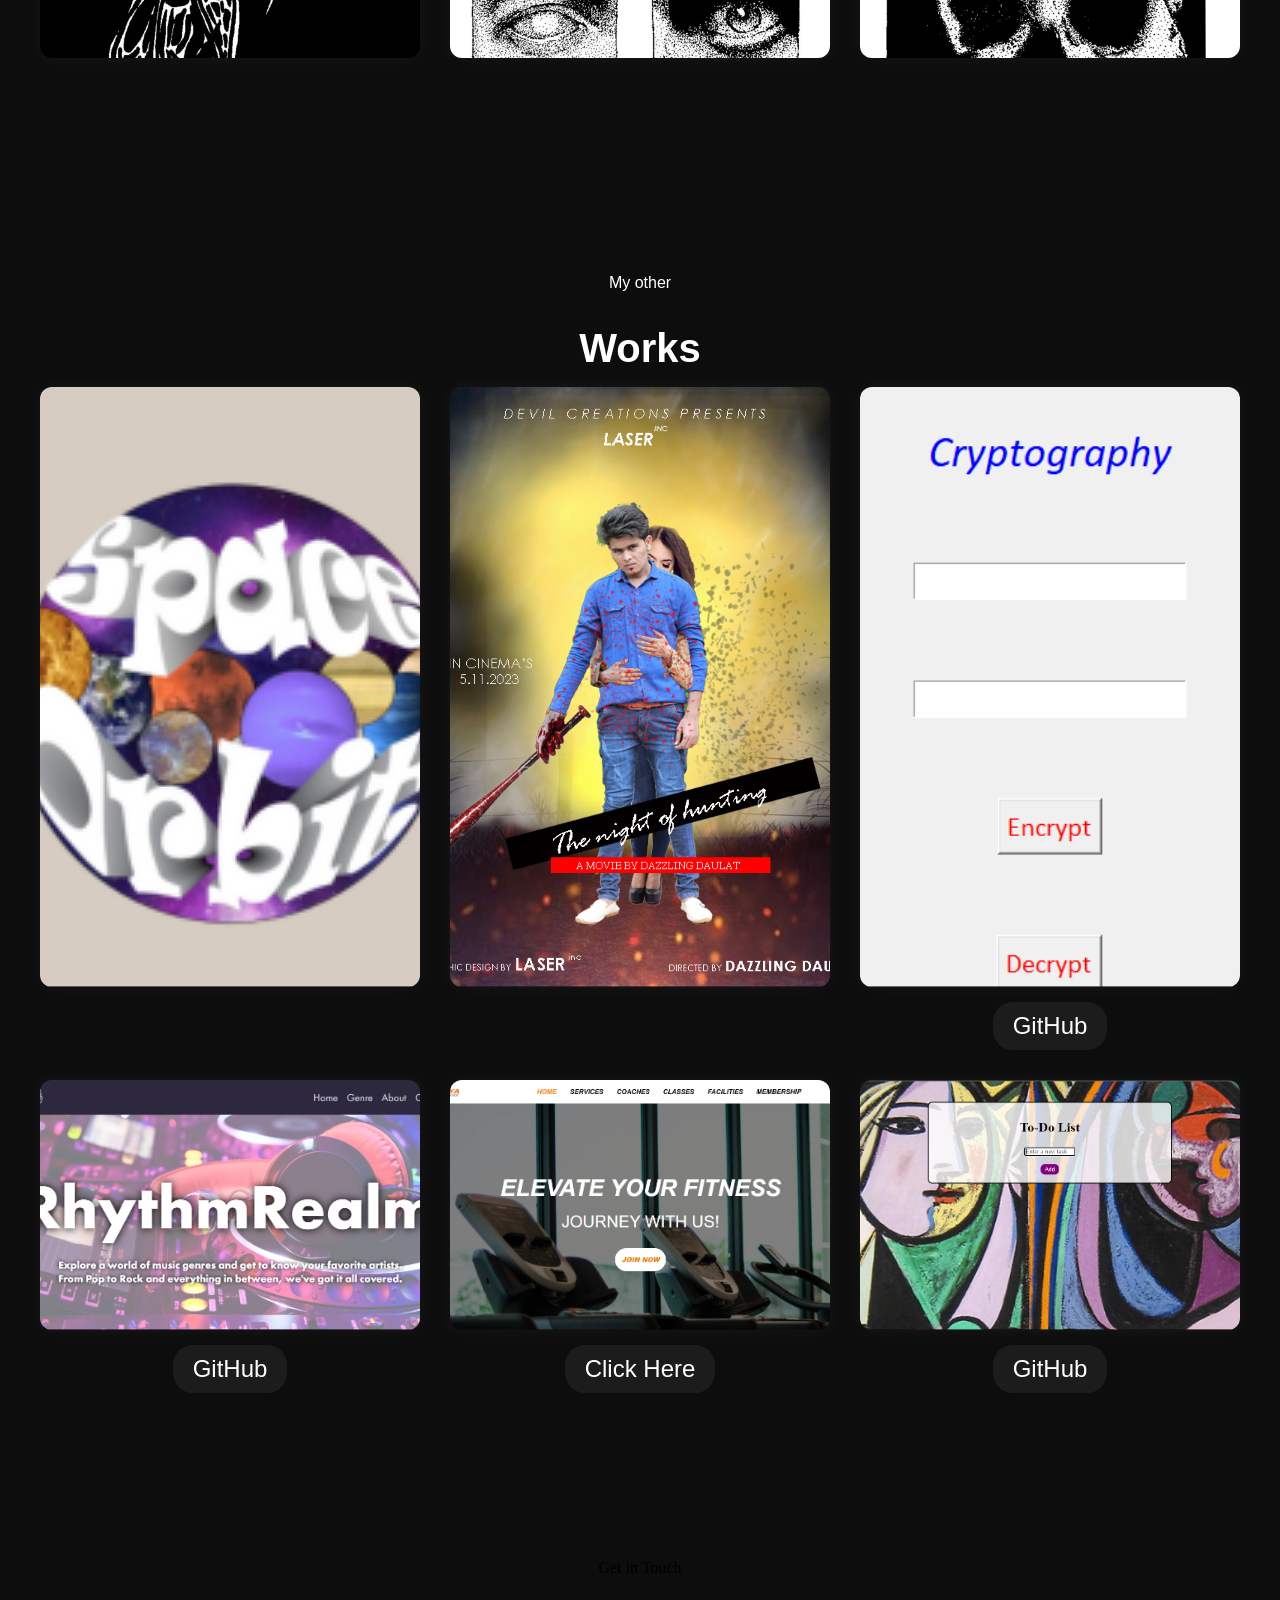
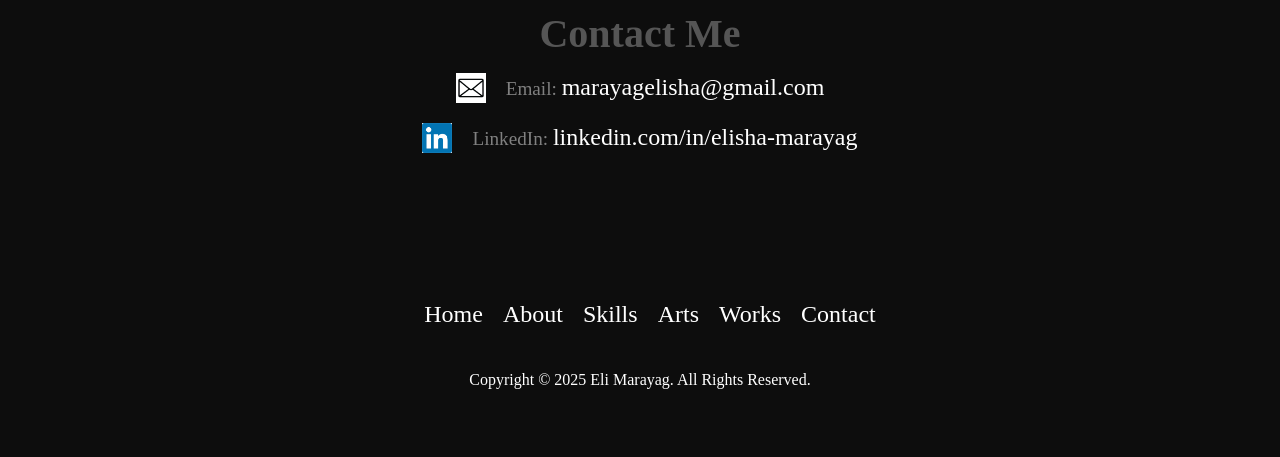
==== commit d3a4a52f: "modified" ====
--- a/index.html
+++ b/index.html
@@ -127,27 +127,17 @@
       </div>
     </section>    
     <section id="skills">
-      <h2>Skills</h2>
-      <div class="skills-container">
-        <div class="skills-group programming-languages">
-          <h3>Programming Languages</h3>
-          <ul>
-            <li class="c">C</li>
-            <li class="cpp">C++</li>
-            <li class="python">Python</li>
-            <li class="html">HTML</li>
-            <li class="css">CSS</li>
-            <li class="javascript">JavaScript</li>
-          </ul>
-        </div>
-        <div class="skills-group adobe">
-          <h3>Adobe</h3>
-          <ul>
-            <li class="animate">Animate</li>
-            <li class="illustrator">Illustrator</li>
-            <li class="photoshop">Photoshop</li>
-          </ul>
-        </div>
+      <h1>Skills</h1>
+      <div class="skills-grid">
+        <div>💻 C</div>
+        <div>💻 C++</div>
+        <div>💻 Python</div>
+        <div>🌐 HTML</div>
+        <div>🎨 CSS</div>
+        <div>📜 JavaScript</div>
+        <div>🖼️ Adobe Photoshop</div>
+        <div>✏️ Adobe Illustrator</div>
+        <div>🎞️ Adobe Animate</div>
       </div>
     </section>
     <section id="visual-art">
--- a/style.css
+++ b/style.css
@@ -387,130 +387,32 @@
   background-color: #0d0d0d;
 }
 
-#skills h2 {
-  text-align: center;
-  color: white;
-  font-size: 3rem;
-}
-
-.skills-container {
-  display: flex;
-  flex-wrap: wrap;
-  justify-content: space-around;
-}
-
-.skills-group {
-  flex: 0 0 45%;
-}
-
-.skills-group h3 {
-  color: #f5f5f5;
+#skills h1 {
+  color: white;
   font-size: 2.5rem;
-  margin-bottom: 5px;
-}
-
-.skills-group ul {
-  list-style-type: none;
-  padding: 0;
-}
-
-.skills-group li {
-  margin-bottom: 5px;
-  display: block; 
-}
-
-.c {
-  font-family: 'Arial', sans-serif;
-  font-size: 3.2rem;
-  color: #f5f5f5;
-}
-
-.cpp {
-  font-family: 'Times New Roman', serif;
-  font-size: 2.4rem;
-}
-
-.python {
-  font-family: 'Courier New', monospace;
-  font-size: 2.3rem;
-  color: #f5f5f5;
-}
-
-.html {
-  font-family: Cambria, Cochin, serif;
-  font-size: 5.5rem;
-}
-
-.css {
-  font-family: 'Georgia', serif;
-  font-size: 4.1rem;
-  color: #f5f5f5;
-}
-
-.javascript {
-  font-family: cursive;
-  font-size: 3.8rem;
-  color: #f5f5f5;
-}
-
-.animate {
-  font-family: 'Franklin Gothic Medium',  sans-serif;
-  font-size: 4.2rem;
-}
-
-.illustrator {
-  font-family: 'Courier New', monospace;
-  font-size: 3.4rem;
-  color: #f5f5f5;
-}
-
-.photoshop {
-  font-family: 'Times New Roman', serif;
-  font-size: 6.3rem;
-  color: #f5f5f5;
-}
-
-.photoshop, .python, .javascript {
-  overflow: hidden;
-  white-space: nowrap;
-  animation: typing 3s steps(30, end) infinite, blink-caret 0.5s step-end infinite;
-}
-
-.c, .illustrator, .css {
-  display: inline-block;
-  animation: bounce 1s infinite;
-}
-
-.cpp, .animate, .html {
-  animation: colorChange 3s infinite;
-}
-
-@keyframes typing {
-  from { width: 0; }
-  to { width: 100%; }
-}
-
-@keyframes blink-caret {
-  from, to { border-right: 1px solid black; }
-  50% { border-right: 1px solid transparent; }
-}
-
-@keyframes bounce {
-  0%, 20%, 50%, 80%, 100% {
-    transform: translateY(0);
-  }
-  40% {
-    transform: translateY(-20px);
-  }
-  60% {
-    transform: translateY(-10px);
-  }
-}
-
-@keyframes colorChange {
-  0% { color: #7209B7; }
-  50% { color: #7CB518; }
-  100% { color: #F72585; }
+  text-align: center;
+  margin-bottom: 30px;
+}
+
+.skills-grid {
+  display: grid;
+  grid-template-columns: repeat(3, 1fr); /* Always 3 per row */
+  gap: 20px;
+  margin-top: 20px;
+}
+
+.skills-grid div {
+  background-color: #1a1a1a;
+  padding: 15px;
+  border-radius: 12px;
+  font-size: 0.95rem;
+  color: #ffffff;
+  text-align: center;
+  transition: background-color 0.3s ease;
+}
+
+.skills-grid div:hover {
+  background-color: #333;
 }
 
 
@@ -743,3 +645,7 @@
   color: white;
   }
   
+  footer p {
+    color: white;
+  }
+  
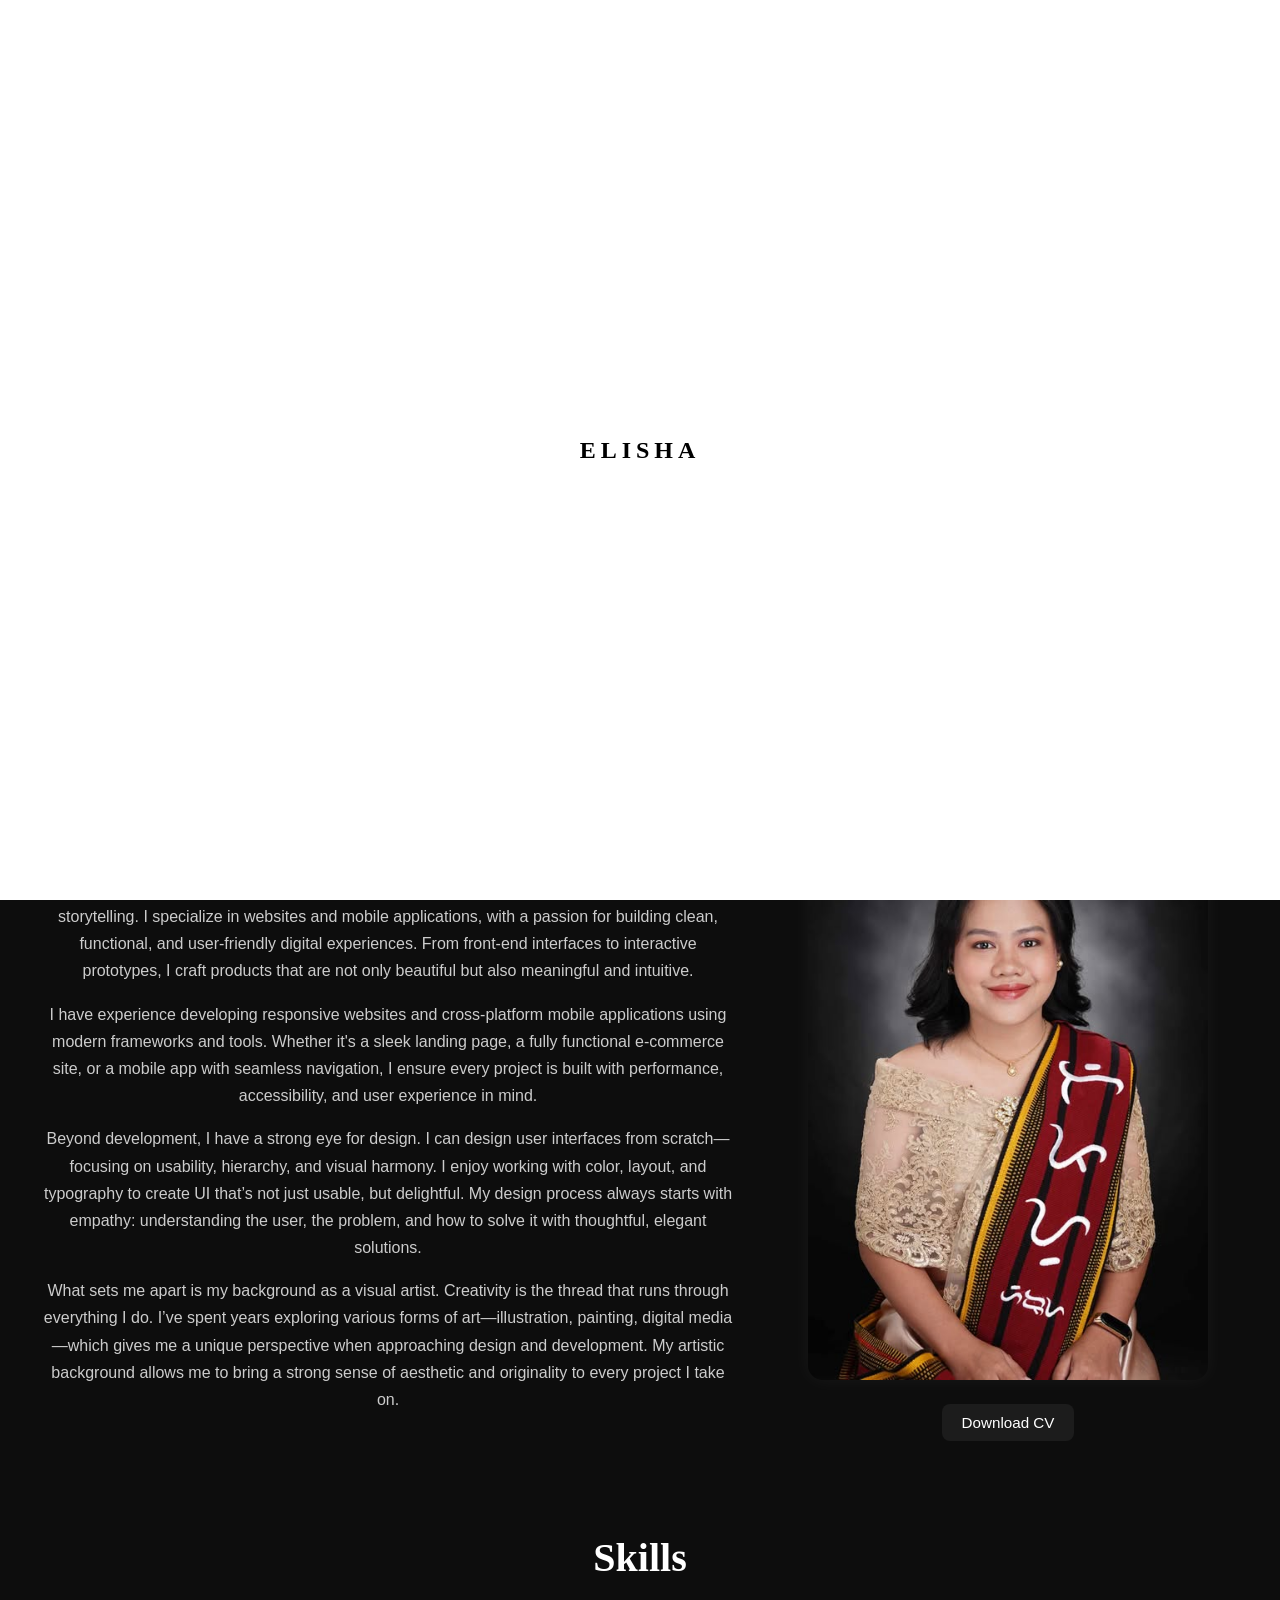
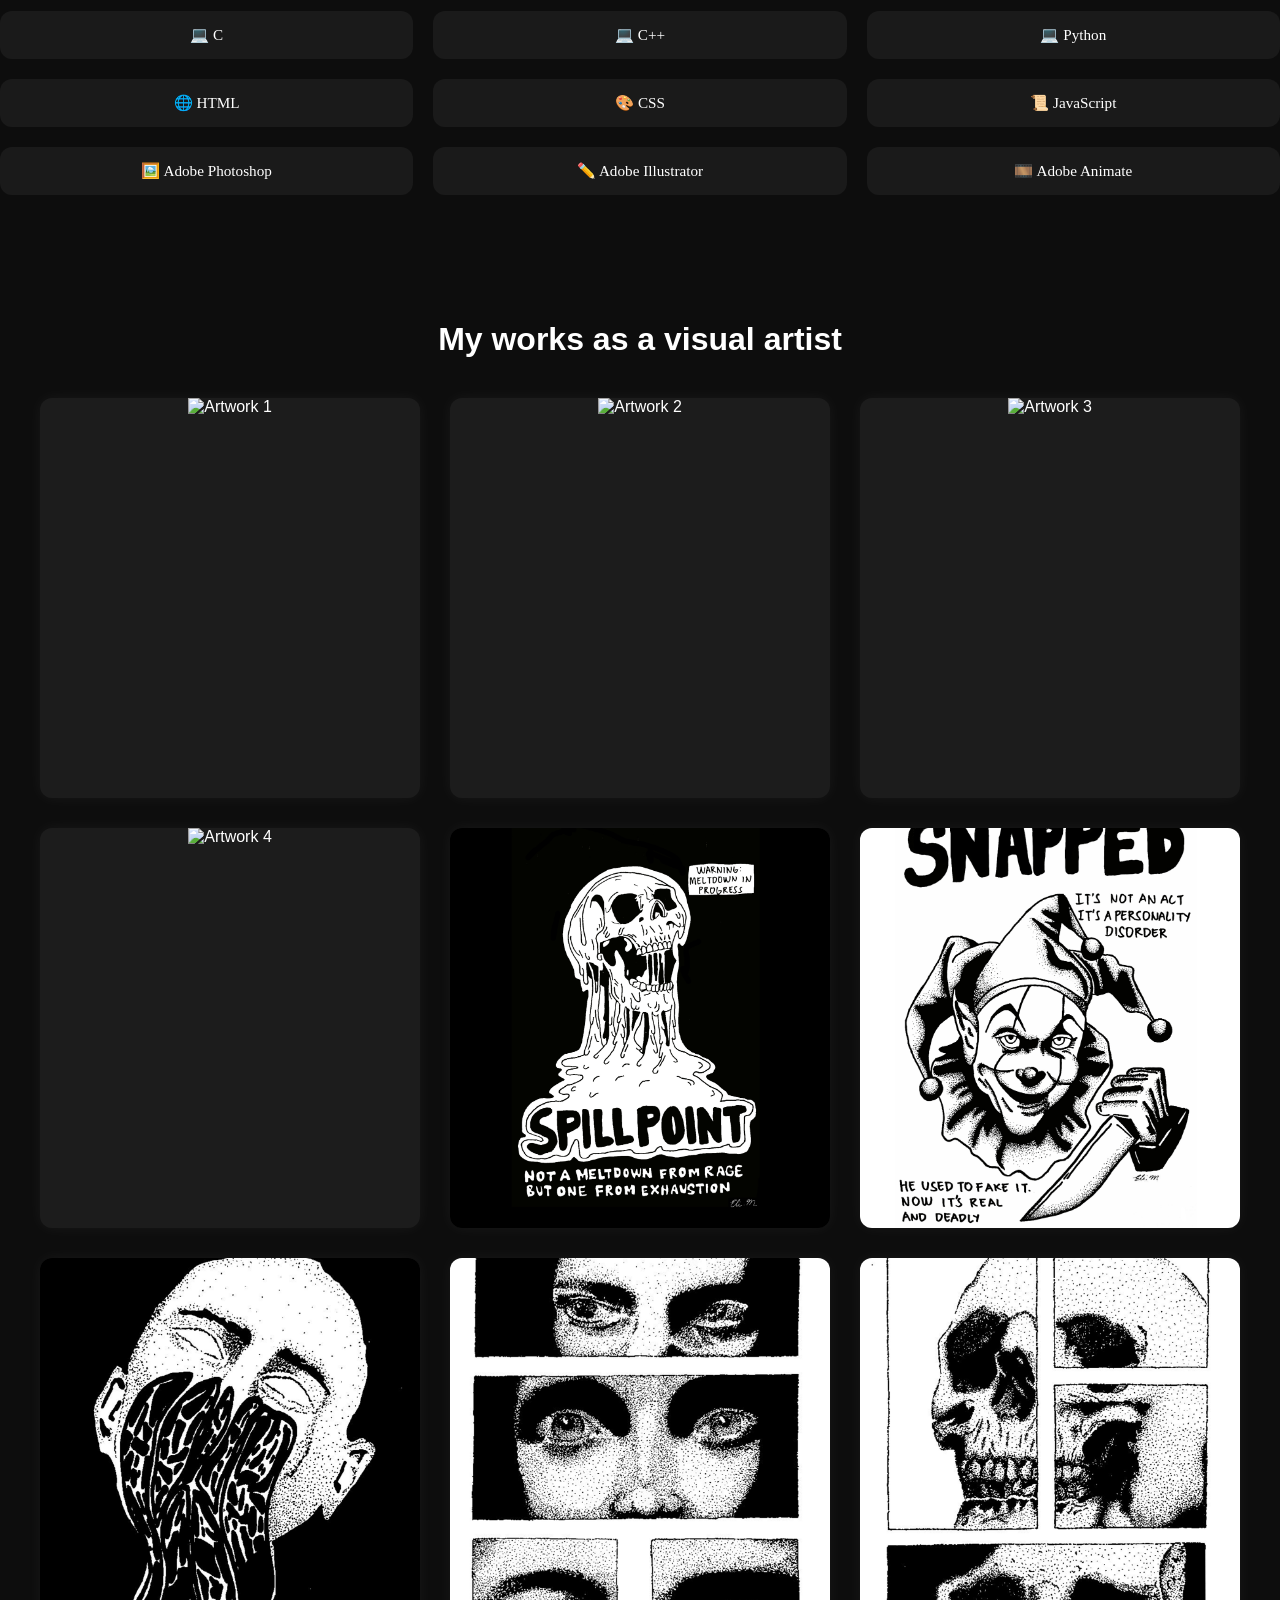
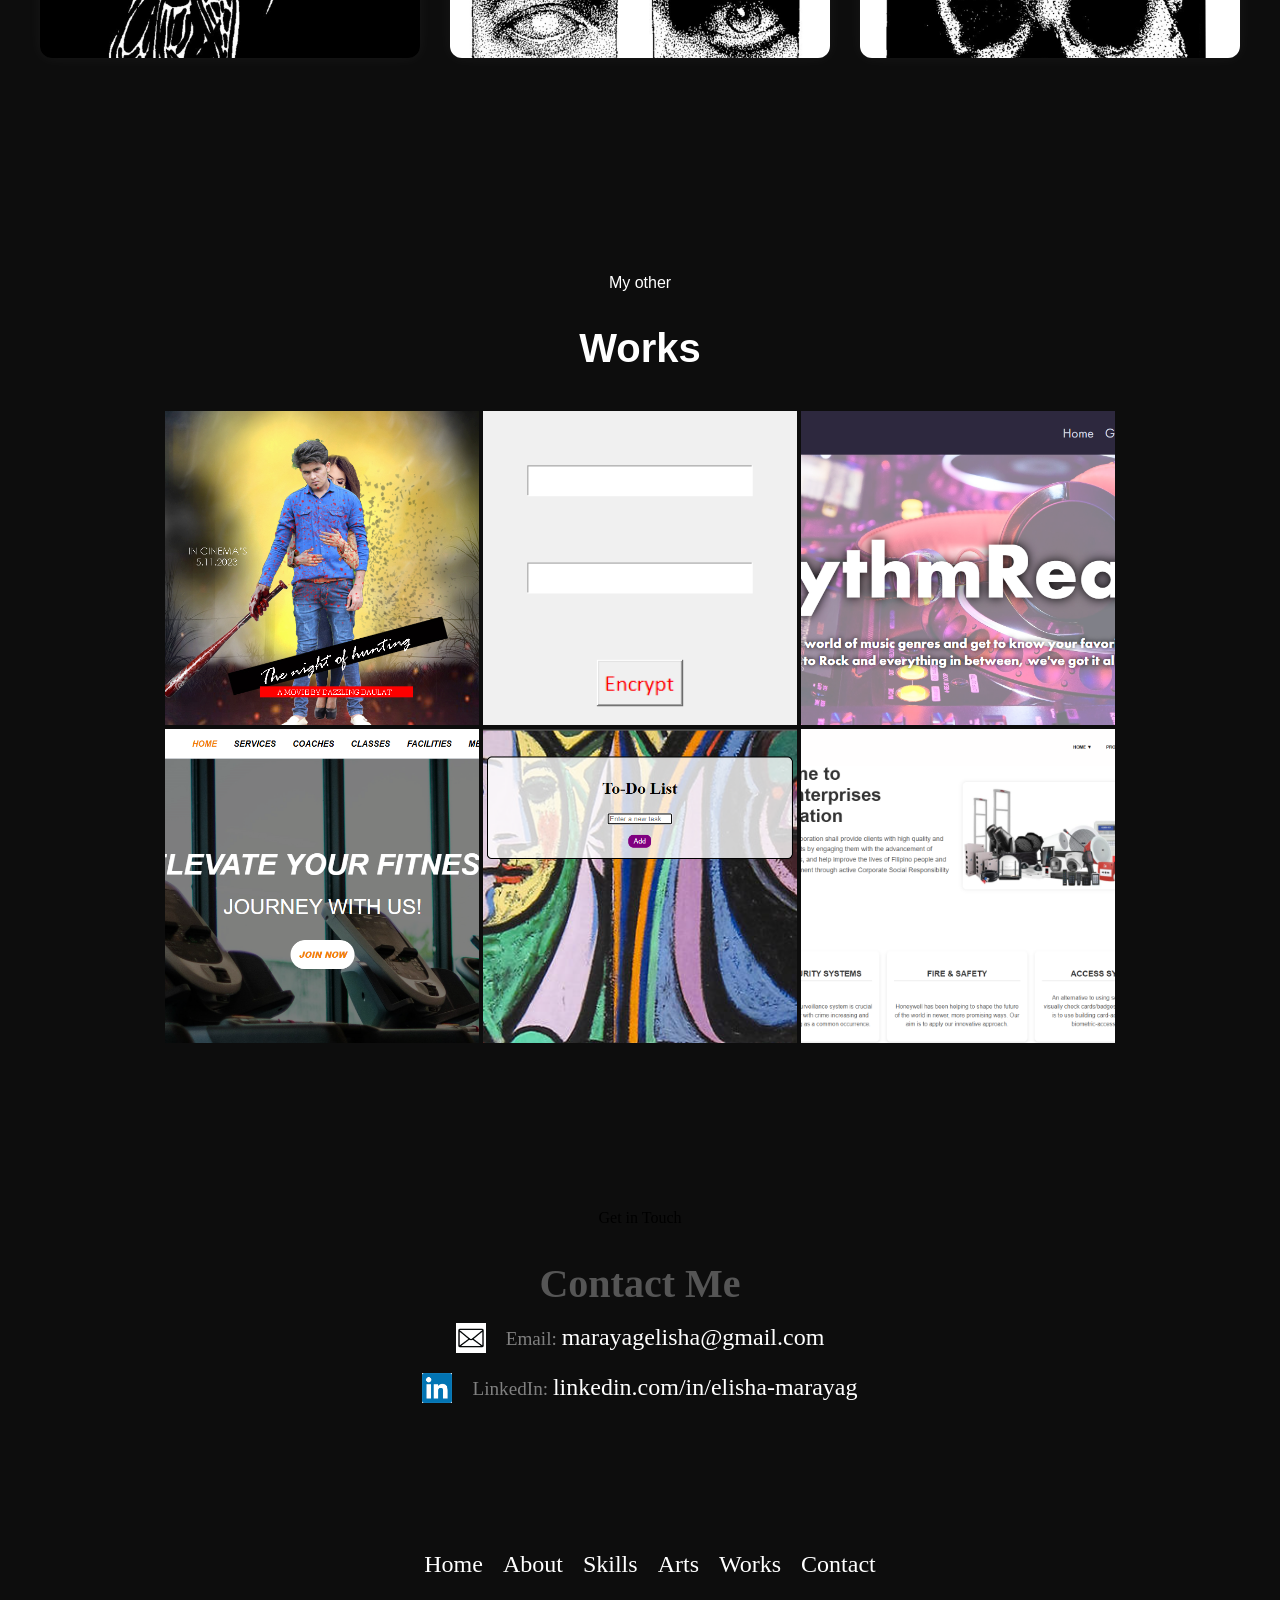
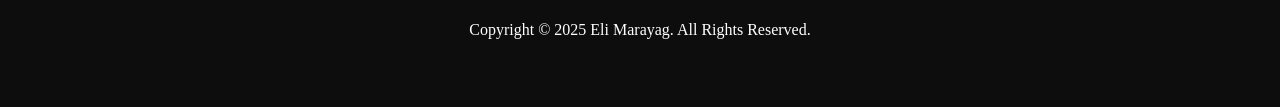
==== commit d1733841: "modified" ====
--- a/index.html
+++ b/index.html
@@ -201,70 +201,196 @@
       </div>
     </section>
     <section id="works">
-      <p class="section__text__p1">My other</p>
-      <h1 class="title">Works</h1>
-      <div class="works-container">
-        <!-- First row (3 standard works) -->
-        <div class="work-box">
-          <div class="work-image-container">
-            <img src="./assets/logo_illustrator.png" alt="illustrator" class="work-photo" />
-            <div class="work-description-hover">
-              <p>Logo using the Adobe Illustrator</p>
-            </div>
-          </div>
-        </div>
-    
-        <div class="work-box">
-          <div class="work-image-container">
-            <img src="./assets/photoshop.jpg" alt="photoshop" class="work-photo" />
-            <div class="work-description-hover">
-              <p>Movie Poster using Adobe Photoshop</p>
-            </div>
-          </div>
-        </div>
-    
-        <div class="work-box">
-          <div class="work-image-container">
-            <img src="./assets/crypt.png" alt="Cryptography" class="work-photo" />
-            <div class="work-description-hover">
-              <p>Cryptography GUI using Python</p>
-            </div>
-          </div>
-          <a href="https://github.com/elimarayag/GUI.git" class="github-button" target="_blank">GitHub</a>
-        </div>
-    
-        <!-- Second row (landscape works with wider width) -->
-        <div class="work-box wide-work">
-          <div class="work-image-container">
-            <img src="./assets/workRR1.png" alt="Website" class="work-photo" />
-            <div class="work-description-hover">
-              <p>Personal Interest Website</p>
-            </div>
-          </div>
-          <a href="https://github.com/elimarayag/ACTIVITY_2_BSIS3A.git" class="github-button" target="_blank">GitHub</a>
-        </div>
-    
-        <div class="work-box wide-work">
-          <div class="work-image-container">
-            <img src="/assets/capstone.png" alt="Capstone Project" class="work-photo" />
-            <div class="work-description-hover">
-              <p>Capstone Project: EnergyA Fitness & Athletics</p>
-            </div>
-          </div>
-          <a href="https://energyafitness.com/" class="github-button" target="_blank">Click Here</a>
-        </div>
-    
-        <div class="work-box wide-work">
-          <div class="work-image-container">
-            <img src="/assets/todolist.png" alt="Landscape Work" class="work-photo" />
-            <div class="work-description-hover">
-              <p>To do list using react.js.</p>
-            </div>
-          </div>
-          <a href="https://github.com/elimarayag/todolistapp.git" class="github-button" target="_blank">GitHub</a>
-        </div>
-      </div>
-    </section>        
+      <script src="script.js"></script>
+
+  <p class="section__text__p1">My other</p>
+  <h1 class="title">Works</h1>
+  <div class="works-container">
+
+    <!-- Photoshop -->
+    <div class="work-box">
+      <div class="work-image-container"
+           data-image="./assets/photoshop.jpg"
+           data-title="Movie Poster"
+           data-details="Adobe Photoshop"
+           data-description="A movie poster designed using Adobe Photoshop.">
+
+        <img
+          src="./assets/photoshop.jpg"
+          alt="Photoshop Movie Poster"
+          class="work-photo"
+        />
+
+        <div class="work-description-hover">
+          <p>View Project</p>
+        </div>
+
+      </div>
+    </div>
+
+    <!-- Cryptography -->
+    <div class="work-box">
+      <div class="work-image-container"
+           data-image="./assets/crypt.png"
+           data-title="Cryptography GUI"
+           data-details="Python"
+           data-description="A cryptography graphical user interface created using Python."
+           data-link="https://github.com/elimarayag/GUI.git"
+           data-button="View on GitHub">
+
+        <img
+          src="./assets/crypt.png"
+          alt="Cryptography GUI"
+          class="work-photo"
+        />
+
+        <div class="work-description-hover">
+          <p>View Project</p>
+        </div>
+
+      </div>
+    </div>
+
+
+    <!-- Personal Interest Website -->
+    <div class="work-box">
+      <div class="work-image-container"
+           data-image="./assets/workRR1.png"
+           data-title="Personal Interest Website"
+           data-details="Web Development"
+           data-description="A personal interest website created as a web development project."
+           data-link="https://github.com/elimarayag/ACTIVITY_2_BSIS3A.git"
+           data-button="View on GitHub">
+
+        <img
+          src="./assets/workRR1.png"
+          alt="Personal Interest Website"
+          class="work-photo"
+        />
+
+        <div class="work-description-hover">
+          <p>View Project</p>
+        </div>
+
+      </div>
+    </div>
+
+
+    <!-- Capstone -->
+    <div class="work-box">
+      <div class="work-image-container"
+           data-image="./assets/capstone.png"
+           data-title="EnergyA Fitness & Athletics"
+           data-details="Capstone Project"
+           data-description="A web-based fitness and athletics center management system developed as a capstone project."
+           data-link="https://energyafitness.com/"
+           data-button="Visit Website">
+
+        <img
+          src="./assets/capstone.png"
+          alt="EnergyA Fitness & Athletics"
+          class="work-photo"
+        />
+
+        <div class="work-description-hover">
+          <p>View Project</p>
+        </div>
+
+      </div>
+    </div>
+
+
+    <!-- To Do List -->
+    <div class="work-box">
+      <div class="work-image-container"
+           data-image="./assets/todolist.png"
+           data-title="To-Do List App"
+           data-details="React.js"
+           data-description="A simple and interactive to-do list application created using React.js."
+           data-link="https://github.com/elimarayag/todolistapp.git"
+           data-button="View on GitHub">
+
+        <img
+          src="./assets/todolist.png"
+          alt="React To-Do List"
+          class="work-photo"
+        />
+
+        <div class="work-description-hover">
+          <p>View Project</p>
+        </div>
+
+      </div>
+    </div>
+
+
+    <!-- HYE -->
+    <div class="work-box">
+      <div class="work-image-container"
+           data-image="./assets/hye.png"
+           data-title="HYE Enterprise Corp Website"
+           data-details="Web Development"
+           data-description="A company website developed for HYE Enterprise Corp."
+           data-link="https://github.com/elimarayag/HYEWEBSITE.git"
+           data-button="View on GitHub">
+
+        <img
+          src="./assets/hye.png"
+          alt="HYE Enterprise Corp Website"
+          class="work-photo"
+        />
+
+        <div class="work-description-hover">
+          <p>View Project</p>
+        </div>
+
+      </div>
+    </div>
+
+  </div>
+
+
+  <!-- POPUP -->
+  <div class="art-modal" id="artModal">
+
+    <span class="modal-close" id="modalClose">&times;</span>
+
+    <div class="modal-content">
+
+      <div class="modal-image-container">
+        <img
+          src=""
+          id="modalImage"
+          class="modal-image"
+          alt="Project Preview"
+        />
+      </div>
+
+      <div class="modal-info">
+
+        <h2 id="modalTitle"></h2>
+
+        <p id="modalDetails" class="modal-details"></p>
+
+        <p id="modalDescription"></p>
+
+        <a
+          href="#"
+          id="modalLink"
+          class="github-button"
+          target="_blank"
+          rel="noopener noreferrer"
+        >
+          View Project
+        </a>
+
+      </div>
+
+    </div>
+
+  </div>
+
+</section>
     <section id="contact">
       <p class="section__text__p1">Get in Touch</p>
       <h1 class="title">Contact Me</h1>
--- a/style.css
+++ b/style.css
@@ -429,64 +429,144 @@
   text-align: center;
 }
 
-.title {
+#works .title {
   font-weight: 700;
   font-size: 2.5rem;
-  margin-bottom: 1rem;
-}
-
+  margin-bottom: 40px;
+}
+
+/* Instagram-style grid */
 .works-container {
   display: grid;
   grid-template-columns: repeat(3, 1fr);
-  gap: 30px;
-  max-width: 1200px;
-  margin: auto;
-}
-
-/* First row (square/portrait size) */
+  gap: 4px;
+  max-width: 950px;
+  margin: 0 auto;
+}
+
 .work-box {
-  display: flex;
-  flex-direction: column;
-  align-items: center;
-}
-
+  width: 100%;
+}
+
+/* Square Instagram post */
 .work-image-container {
   position: relative;
   width: 100%;
-  height: 600px; /* Fixed height for 1st row */
+  aspect-ratio: 1 / 1;
   overflow: hidden;
-  border-radius: 12px;
-  background-color: #1c1c1c;
-  box-shadow: 0 0 15px rgba(255, 255, 255, 0.05);
+  background: #1c1c1c;
+  cursor: pointer;
 }
 
 .work-photo {
   width: 100%;
   height: 100%;
   object-fit: cover;
+  display: block;
   transition: transform 0.3s ease;
 }
 
-.work-image-container:hover .work-photo {
-  transform: scale(1.05);
-}
-
+/* Dark overlay */
 .work-description-hover {
   position: absolute;
-  bottom: 0;
-  background-color: rgba(13, 13, 13, 0.95);
-  color: #fff;
+  inset: 0;
+
+  display: flex;
+  justify-content: center;
+  align-items: center;
+
   padding: 20px;
-  width: 100%;
-  transform: translateY(100%);
-  transition: transform 0.3s ease;
+  background: rgba(0, 0, 0, 0.65);
+  color: white;
+
   text-align: center;
   font-size: 0.95rem;
+
+  opacity: 0;
+  transition: opacity 0.3s ease;
 }
 
 .work-image-container:hover .work-description-hover {
-  transform: translateY(0);
-}
+  opacity: 1;
+}
+
+.work-image-container:hover .work-photo {
+  transform: scale(1.04);
+}
+
+
+/* =========================
+   ARTWORK MODAL
+   ========================= */
+
+.art-modal {
+  display: none;
+  position: fixed;
+  z-index: 9999;
+  inset: 0;
+
+  background: rgba(0, 0, 0, 0.9);
+
+  justify-content: center;
+  align-items: center;
+
+  padding: 30px;
+}
+
+.art-modal.active {
+  display: flex;
+}
+
+.modal-content {
+  display: flex;
+
+  width: 100%;
+  max-width: 1000px;
+  max-height: 90vh;
+
+  background: #111;
+  color: white;
+
+  overflow: hidden;
+  border-radius: 5px;
+}
+
+/* Large artwork */
+.modal-image {
+  width: 65%;
+  object-fit: contain;
+  background: black;
+}
+
+/* Artwork information */
+.modal-info {
+  width: 35%;
+  padding: 30px;
+  overflow-y: auto;
+}
+
+.modal-info h2 {
+  margin-top: 0;
+  font-size: 1.5rem;
+}
+
+.modal-info p {
+  color: #ccc;
+  line-height: 1.6;
+}
+
+/* Close button */
+.modal-close {
+  position: absolute;
+  top: 20px;
+  right: 30px;
+
+  color: white;
+  font-size: 40px;
+
+  cursor: pointer;
+}
+
 
 .github-button {
   text-decoration: none;
--- a/mediaqueries.css
+++ b/mediaqueries.css
@@ -201,10 +201,30 @@
     padding: 60px 20px;
   }
 
+  @media screen and (max-width: 768px) {
   .works-container {
-    grid-template-columns: 1fr;
-    padding: 10px;
-  }
+    grid-template-columns: repeat(3, 1fr);
+    gap: 2px;
+  }
+
+  .modal-content {
+    flex-direction: column;
+    max-height: 90vh;
+  }
+
+  .modal-image {
+    width: 100%;
+    height: 60vh;
+  }
+
+  .modal-info {
+    width: 100%;
+  }
+
+  .work-image-container {
+    height: 500px;
+  }
+}
 
   .work-photo {
     height: 200px; /* reduce height for smaller screens */
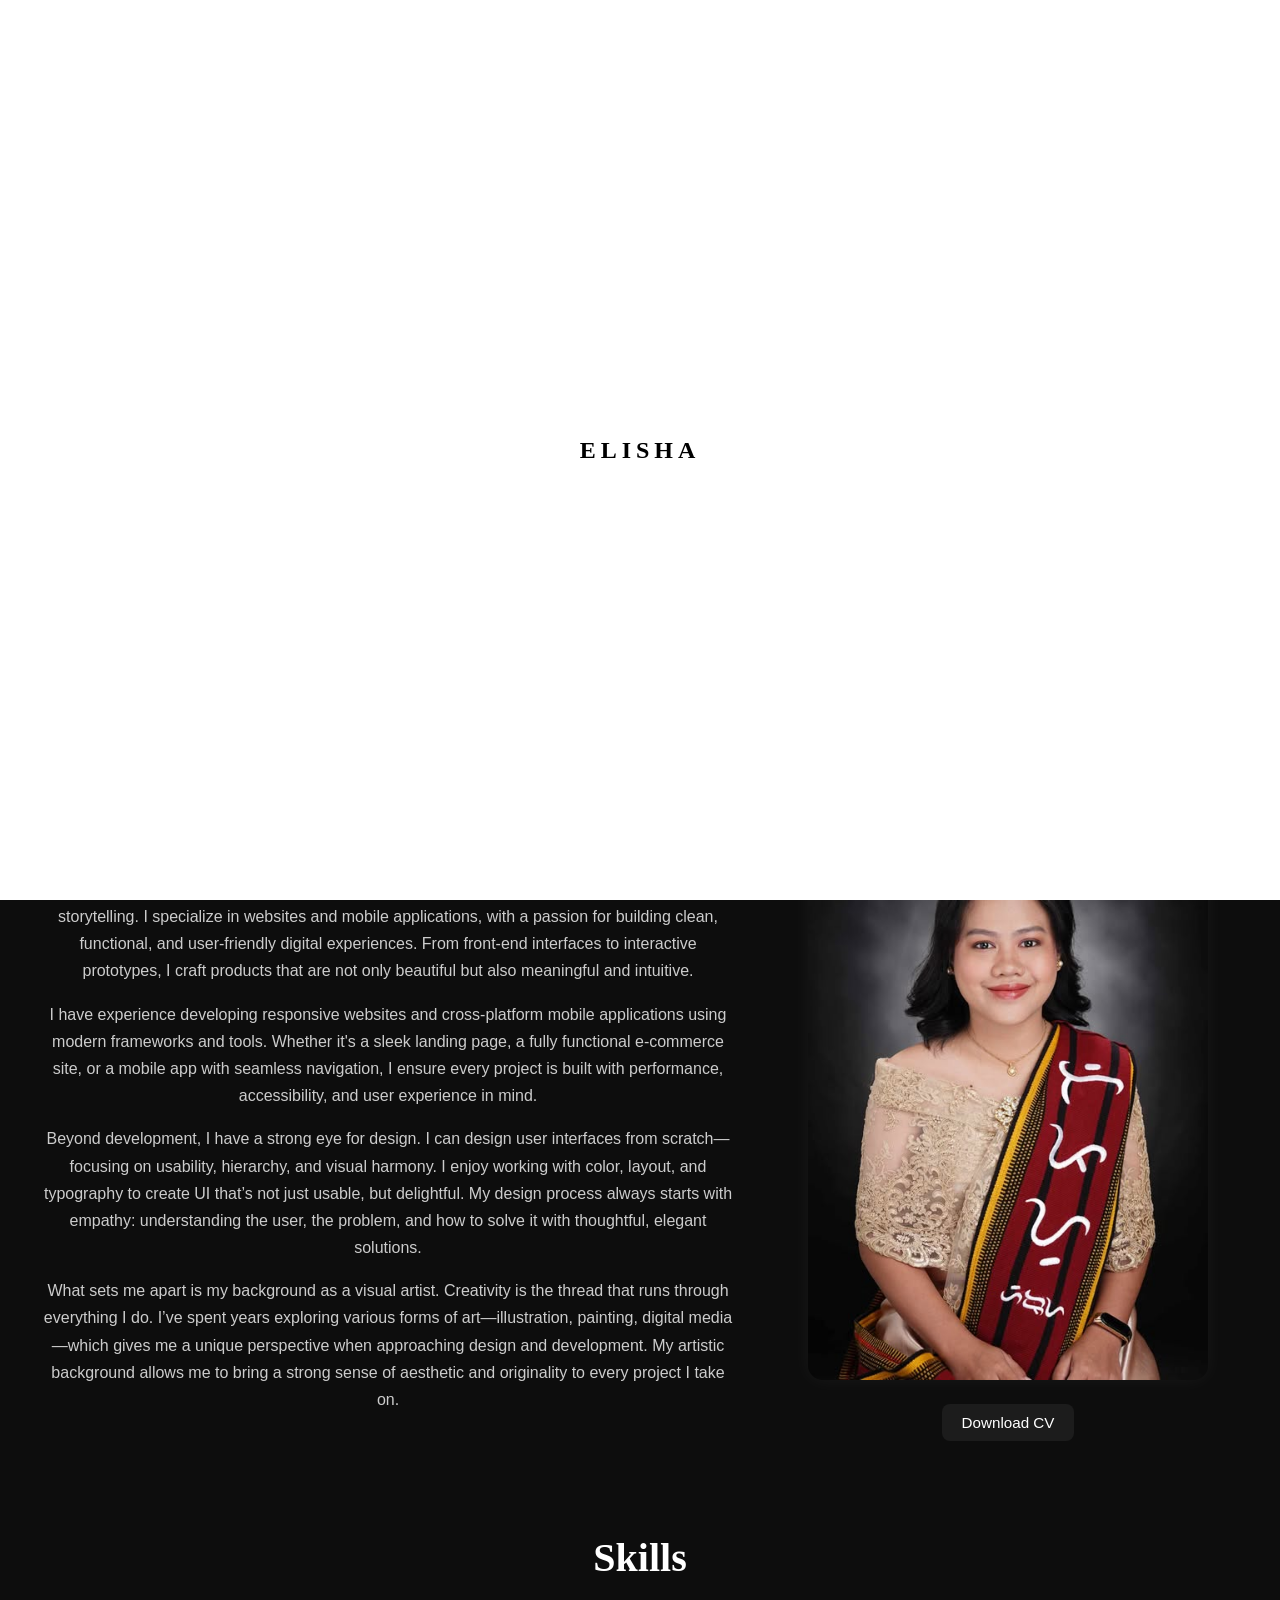
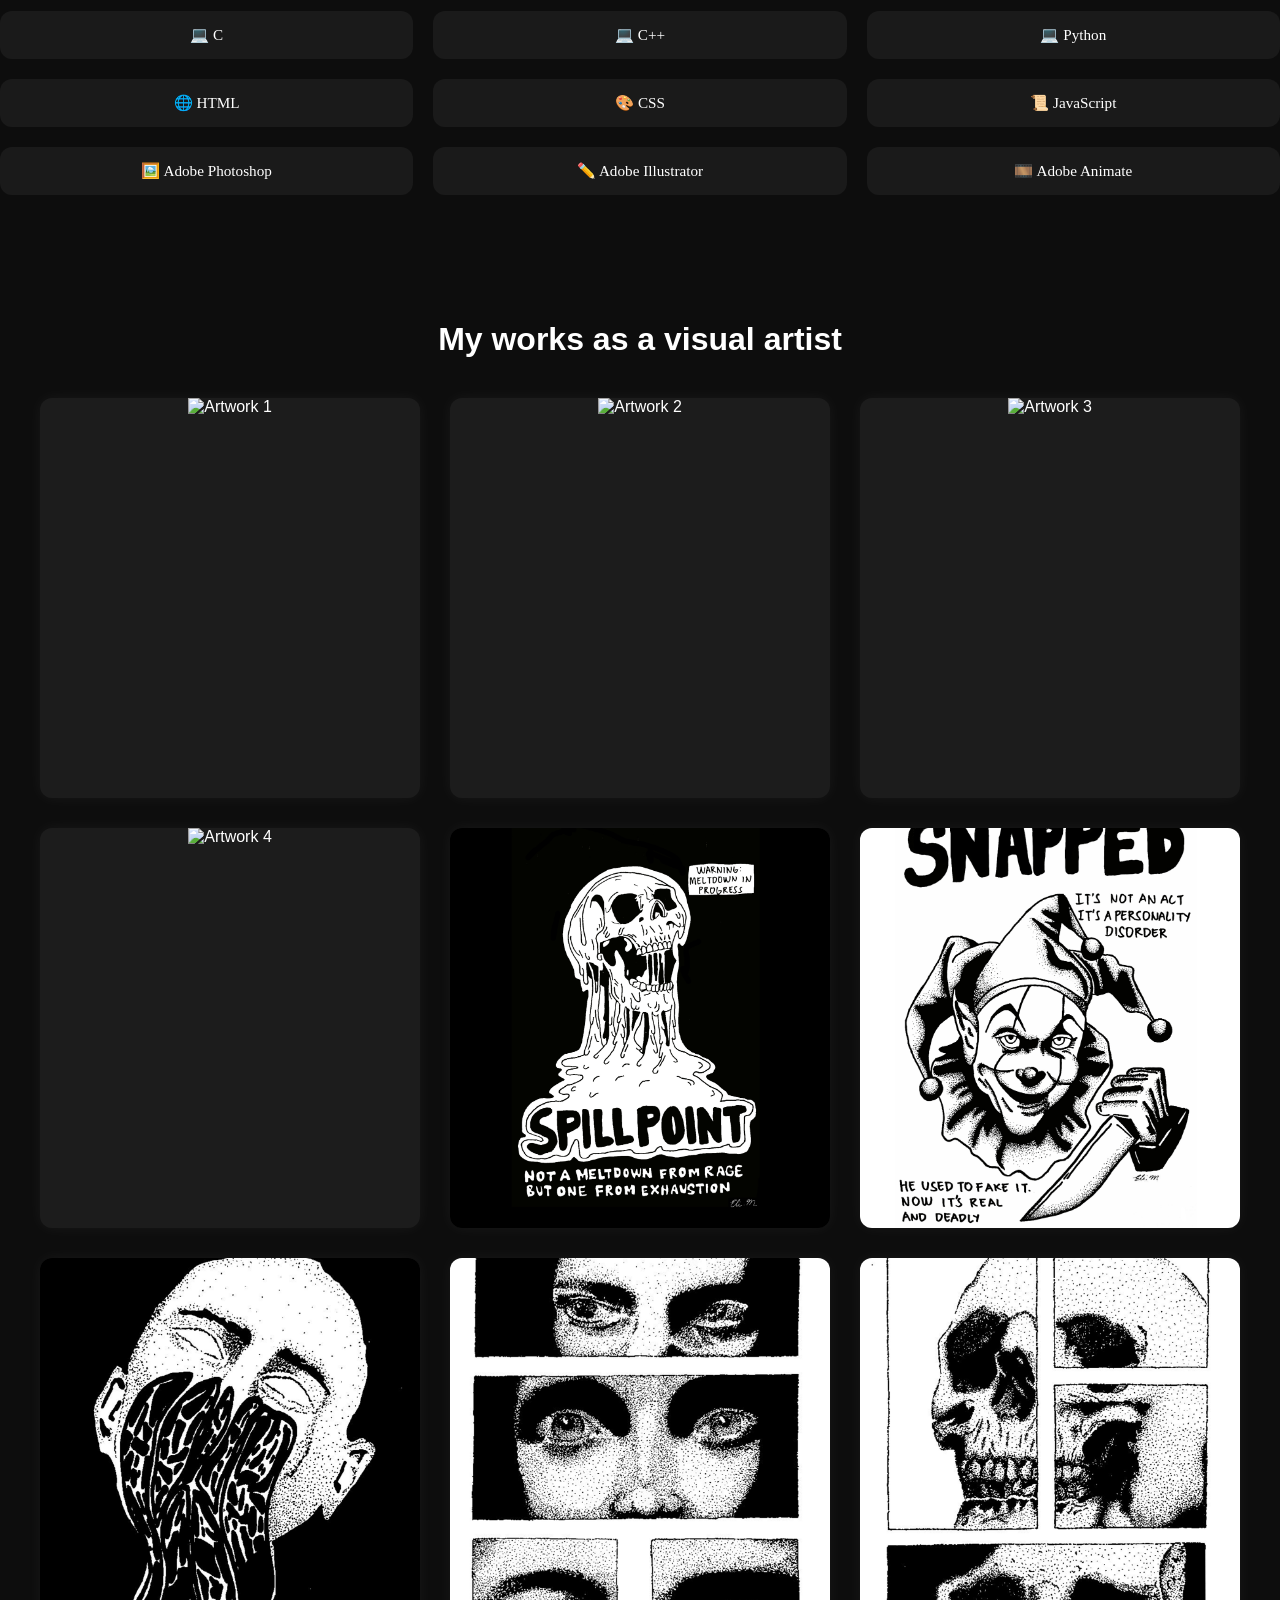
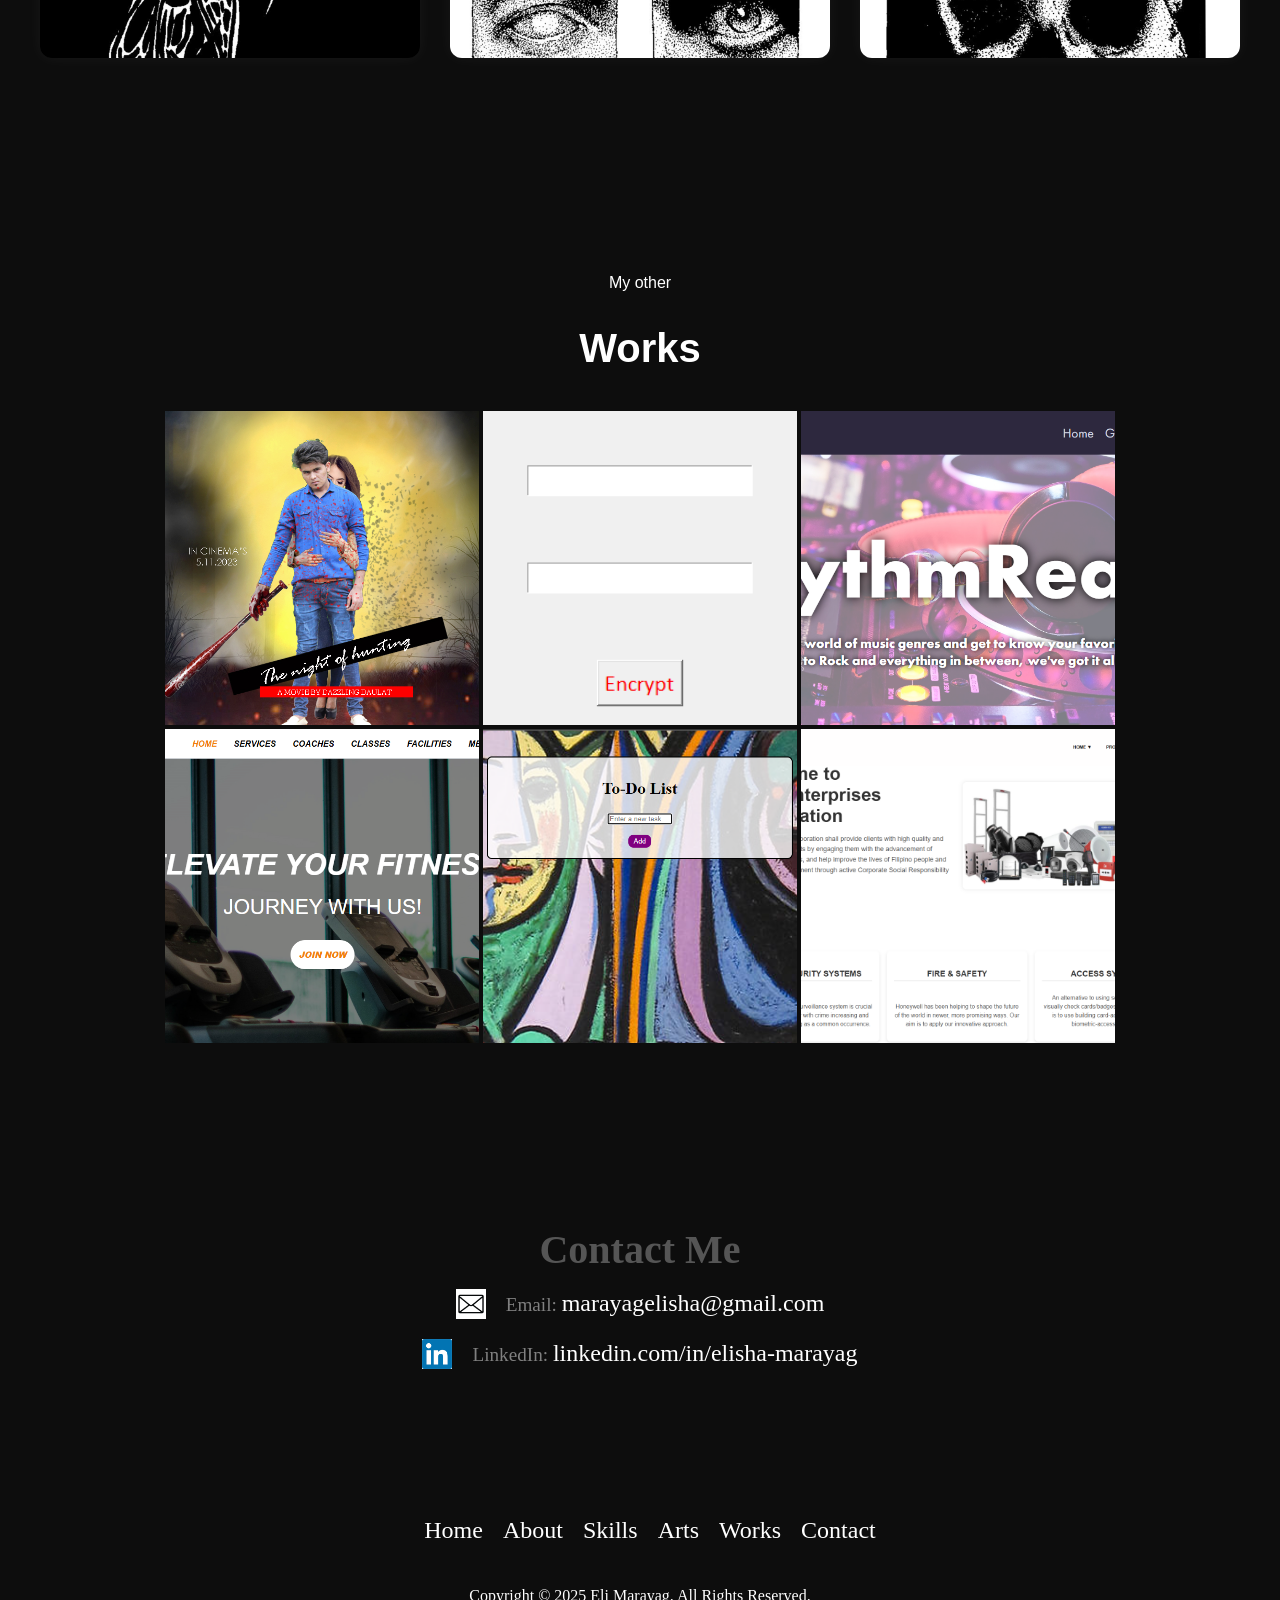
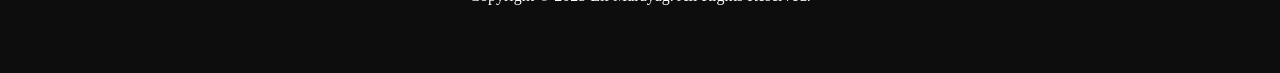
==== commit 4717fa42: "modified" ====
--- a/index.html
+++ b/index.html
@@ -227,7 +227,6 @@
 
       </div>
     </div>
-
     <!-- Cryptography -->
     <div class="work-box">
       <div class="work-image-container"
@@ -250,149 +249,161 @@
 
       </div>
     </div>
-
-
     <!-- Personal Interest Website -->
-    <div class="work-box">
-      <div class="work-image-container"
-           data-image="./assets/workRR1.png"
-           data-title="Personal Interest Website"
-           data-details="Web Development"
-           data-description="A personal interest website created as a web development project."
-           data-link="https://github.com/elimarayag/ACTIVITY_2_BSIS3A.git"
-           data-button="View on GitHub">
-
-        <img
-          src="./assets/workRR1.png"
-          alt="Personal Interest Website"
-          class="work-photo"
-        />
-
-        <div class="work-description-hover">
-          <p>View Project</p>
-        </div>
-
-      </div>
-    </div>
-
-
-    <!-- Capstone -->
-    <div class="work-box">
-      <div class="work-image-container"
-           data-image="./assets/capstone.png"
-           data-title="EnergyA Fitness & Athletics"
-           data-details="Capstone Project"
-           data-description="A web-based fitness and athletics center management system developed as a capstone project."
-           data-link="https://energyafitness.com/"
-           data-button="Visit Website">
-
-        <img
-          src="./assets/capstone.png"
-          alt="EnergyA Fitness & Athletics"
-          class="work-photo"
-        />
-
-        <div class="work-description-hover">
-          <p>View Project</p>
-        </div>
-
-      </div>
-    </div>
-
-
+<div class="work-box">
+  <div
+    class="work-image-container"
+    data-image="./assets/workRR1.png"
+    data-title="Personal Interest Website"
+    data-details="Web Development"
+    data-description="A personal interest website created as a web development project."
+    data-website="https://rhythmrealm.netlify.app/"
+    data-github="https://github.com/elimarayag/ACTIVITY_2_BSIS3A.git"
+  >
+    <img
+      src="./assets/workRR1.png"
+      alt="Personal Interest Website"
+      class="work-photo"
+    />
+    <div class="work-description-hover">
+      <p>View Project</p>
+    </div>
+
+  </div>
+
+</div>
+
+   <!-- Capstone -->
+<div class="work-box">
+
+  <div
+    class="work-image-container"
+    data-image="./assets/capstone.png"
+    data-title="EnergyA Fitness & Athletics"
+    data-details="Capstone Project"
+    data-description="A web-based fitness and athletics center management system developed as a capstone project."
+    data-website="https://energyafitness.com/"
+  >
+
+    <img
+      src="./assets/capstone.png"
+      alt="EnergyA Fitness & Athletics"
+      class="work-photo"
+    />
+
+    <div class="work-description-hover">
+      <p>View Project</p>
+    </div>
+
+  </div>
+
+</div>
     <!-- To Do List -->
-    <div class="work-box">
-      <div class="work-image-container"
-           data-image="./assets/todolist.png"
-           data-title="To-Do List App"
-           data-details="React.js"
-           data-description="A simple and interactive to-do list application created using React.js."
-           data-link="https://github.com/elimarayag/todolistapp.git"
-           data-button="View on GitHub">
-
-        <img
-          src="./assets/todolist.png"
-          alt="React To-Do List"
-          class="work-photo"
-        />
-
-        <div class="work-description-hover">
-          <p>View Project</p>
-        </div>
-
-      </div>
-    </div>
-
-
-    <!-- HYE -->
-    <div class="work-box">
-      <div class="work-image-container"
-           data-image="./assets/hye.png"
-           data-title="HYE Enterprise Corp Website"
-           data-details="Web Development"
-           data-description="A company website developed for HYE Enterprise Corp."
-           data-link="https://github.com/elimarayag/HYEWEBSITE.git"
-           data-button="View on GitHub">
-
-        <img
-          src="./assets/hye.png"
-          alt="HYE Enterprise Corp Website"
-          class="work-photo"
-        />
-
-        <div class="work-description-hover">
-          <p>View Project</p>
-        </div>
-
-      </div>
-    </div>
-
-  </div>
-
-
-  <!-- POPUP -->
-  <div class="art-modal" id="artModal">
-
-    <span class="modal-close" id="modalClose">&times;</span>
-
-    <div class="modal-content">
-
-      <div class="modal-image-container">
-        <img
-          src=""
-          id="modalImage"
-          class="modal-image"
-          alt="Project Preview"
-        />
-      </div>
-
-      <div class="modal-info">
-
-        <h2 id="modalTitle"></h2>
-
-        <p id="modalDetails" class="modal-details"></p>
-
-        <p id="modalDescription"></p>
+<div class="work-box">
+  <div class="work-image-container"
+       data-image="./assets/todolist.png"
+       data-title="To-Do List App"
+       data-details="React.js"
+       data-description="A simple and interactive to-do list application created using React.js."
+       data-website="https://list-react-app.netlify.app/"
+       data-github="https://github.com/elimarayag/todolistapp.git">
+
+    <img
+      src="./assets/todolist.png"
+      alt="React To-Do List"
+      class="work-photo"
+    />
+
+    <div class="work-description-hover">
+      <p>View Project</p>
+    </div>
+
+  </div>
+</div>
+
+
+<!-- HYE Enterprise -->
+<div class="work-box">
+  <div class="work-image-container"
+       data-image="./assets/hye.png"
+       data-title="HYE Enterprise Corp Website"
+       data-details="Web Development"
+       data-description="A company website developed for HYE Enterprise Corp."
+       data-website="https://hyeweb.netlify.app/"
+       data-github="https://github.com/elimarayag/HYEWEBSITE.git">
+
+    <img
+      src="./assets/hye.png"
+      alt="HYE Enterprise Corp Website"
+      class="work-photo"
+    />
+
+    <div class="work-description-hover">
+      <p>View Project</p>
+    </div>
+
+  </div>
+</div>
+  </div>
+
+
+  <!-- PROJECT POPUP -->
+<div class="art-modal" id="artModal">
+  <span class="modal-close" id="modalClose">&times;</span>
+  <div class="modal-content">
+    <div class="modal-image-container">
+      <img
+        src=""
+        id="modalImage"
+        class="modal-image"
+        alt="Project Preview"
+      />
+    </div>
+
+    <div class="modal-info">
+
+      <h2 id="modalTitle"></h2>
+
+      <p id="modalDetails" class="modal-details"></p>
+
+      <p id="modalDescription"></p>
+
+
+      <!-- BOTH BUTTONS -->
+      <div class="modal-buttons">
 
         <a
           href="#"
-          id="modalLink"
-          class="github-button"
+          id="modalWebsite"
+          class="project-button"
           target="_blank"
           rel="noopener noreferrer"
         >
-          View Project
+          See Website
         </a>
 
-      </div>
-
-    </div>
+        <a
+          href="#"
+          id="modalGithub"
+          class="project-button"
+          target="_blank"
+          rel="noopener noreferrer"
+        >
+          GitHub
+        </a>
+
+      </div>
+
+    </div>
+
+  </div>
+
+</div>
 
   </div>
 
 </section>
     <section id="contact">
-      <p class="section__text__p1">Get in Touch</p>
       <h1 class="title">Contact Me</h1>
       <div class="contact-info-container">
         <div class="contact-info">
--- a/style.css
+++ b/style.css
@@ -499,6 +499,41 @@
    ARTWORK MODAL
    ========================= */
 
+   .modal-buttons {
+  display: flex;
+  align-items: center;
+  gap: 12px;
+
+  margin-top: 25px;
+
+  flex-wrap: wrap;
+}
+
+.project-button {
+  display: inline-block;
+
+  padding: 10px 18px;
+
+  border: 1px solid white;
+  border-radius: 6px;
+
+  background: transparent;
+  color: white;
+
+  text-decoration: none;
+  font-size: 0.9rem;
+  font-weight: 600;
+
+  cursor: pointer;
+
+  transition: all 0.3s ease;
+}
+
+.project-button:hover {
+  background: white;
+  color: black;
+}
+
 .art-modal {
   display: none;
   position: fixed;
@@ -570,12 +605,12 @@
 
 .github-button {
   text-decoration: none;
-  background-color: #1c1c1c;
-  color: white;
+  background-color: hsl(0, 16%, 96%)0%, 11%);
+  color: black;
   padding: 10px 20px;
-  border-radius: 20px;
+  border-radius: 30px;
   display: inline-block;
-  margin-top: 15px;
+  margin-top: 25px;
   transition: background-color 0.3s ease;
 }
 
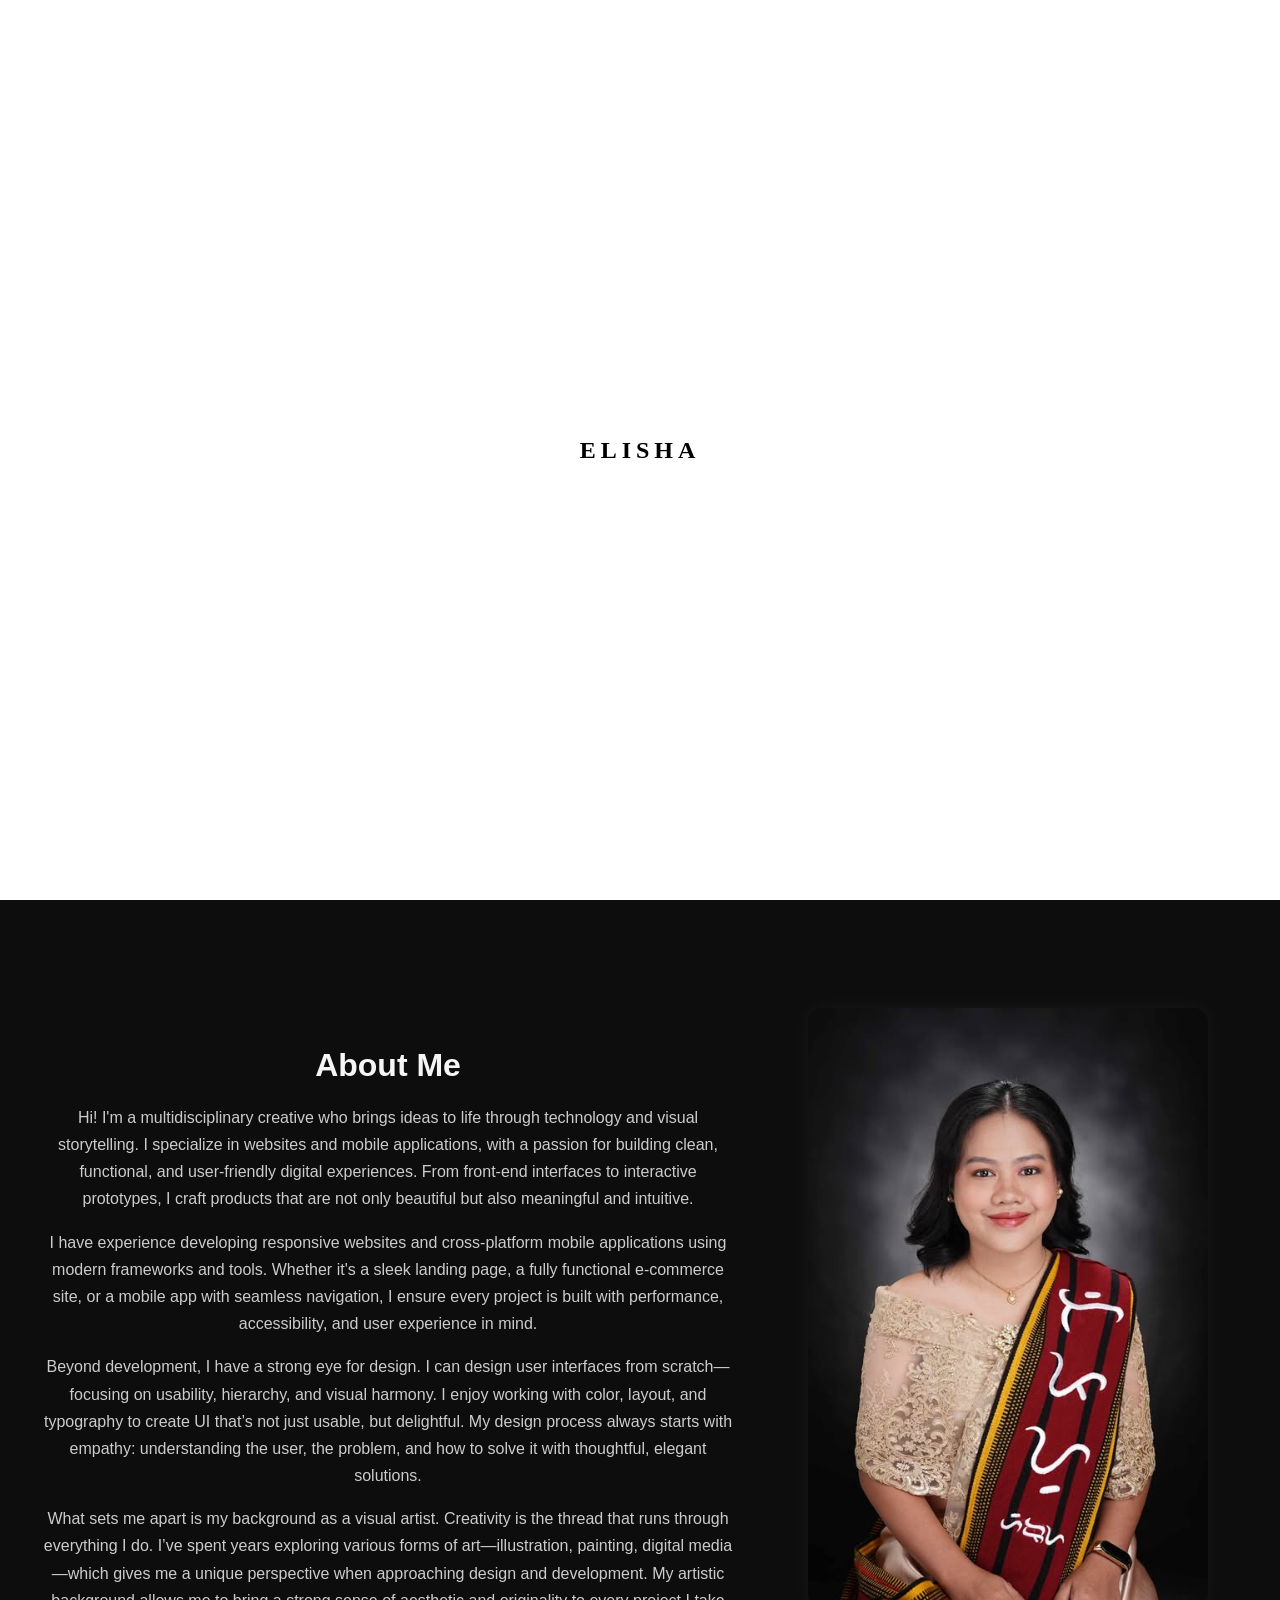
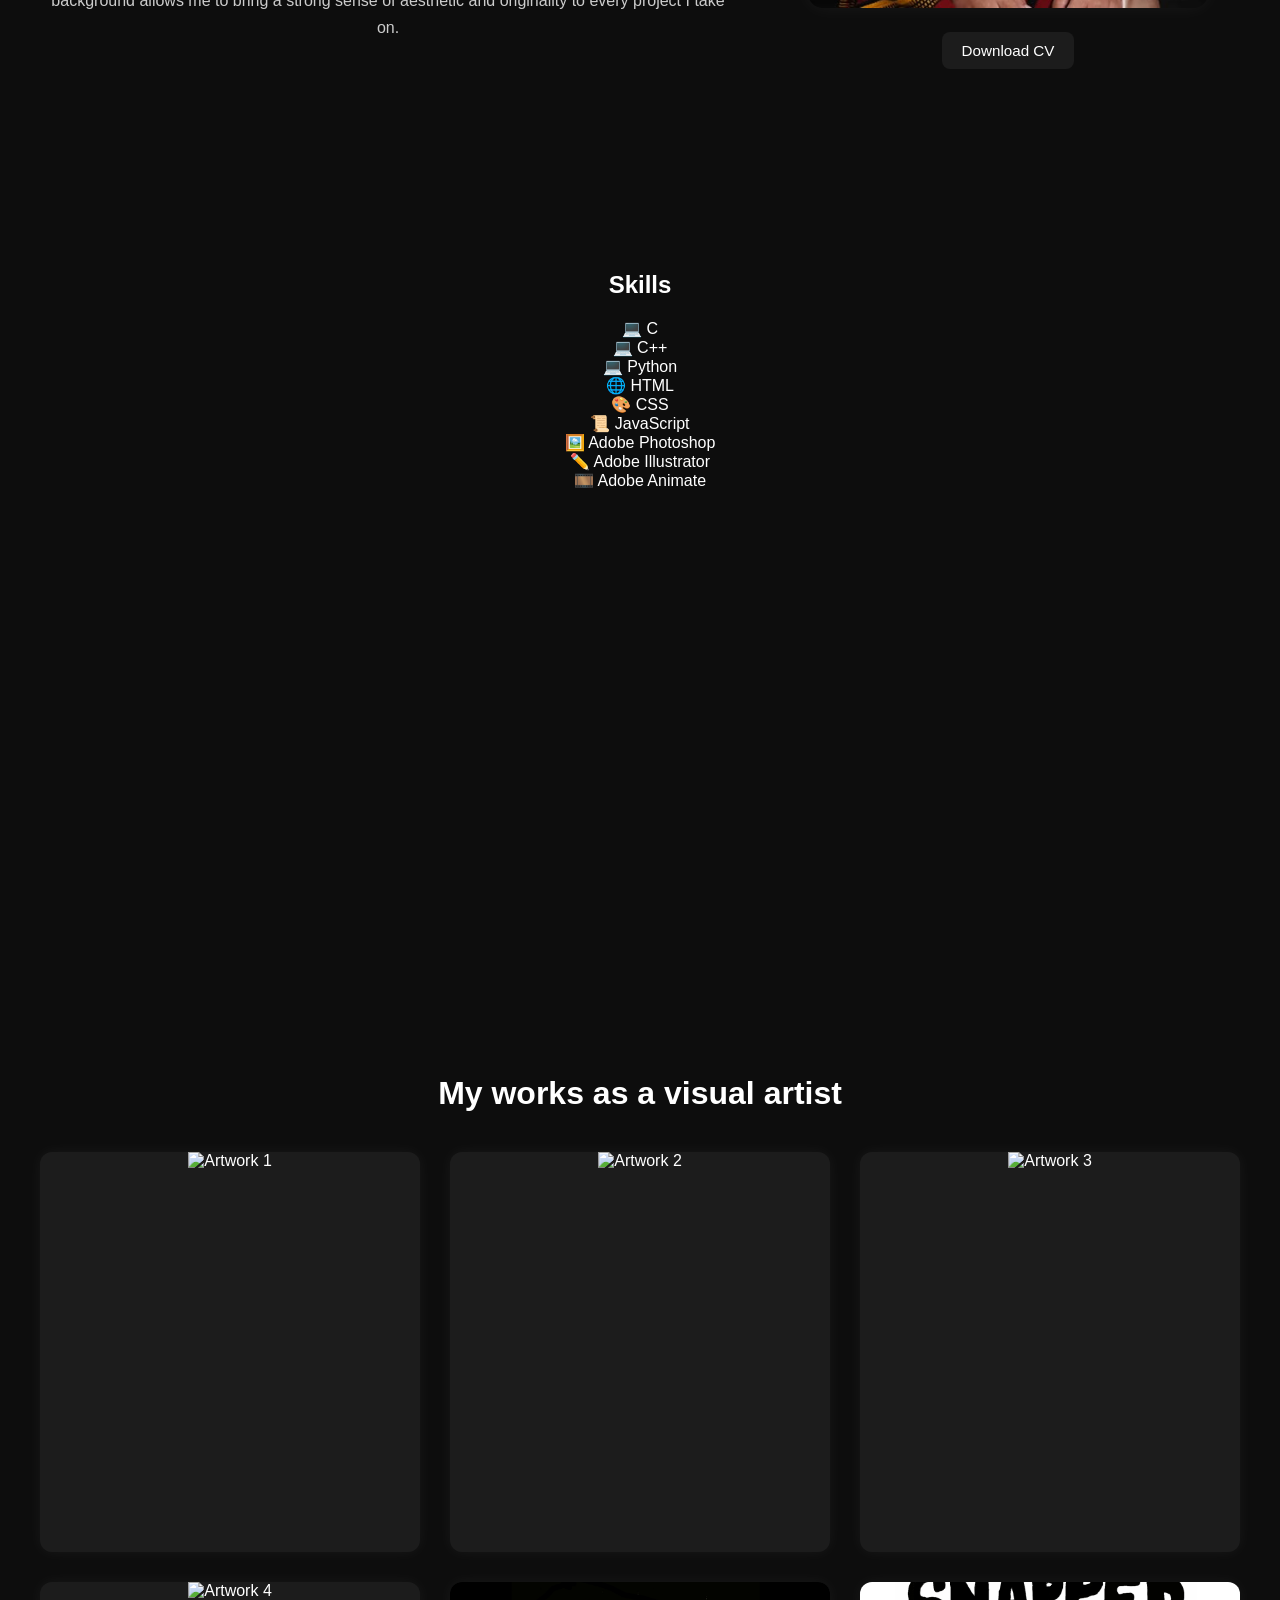
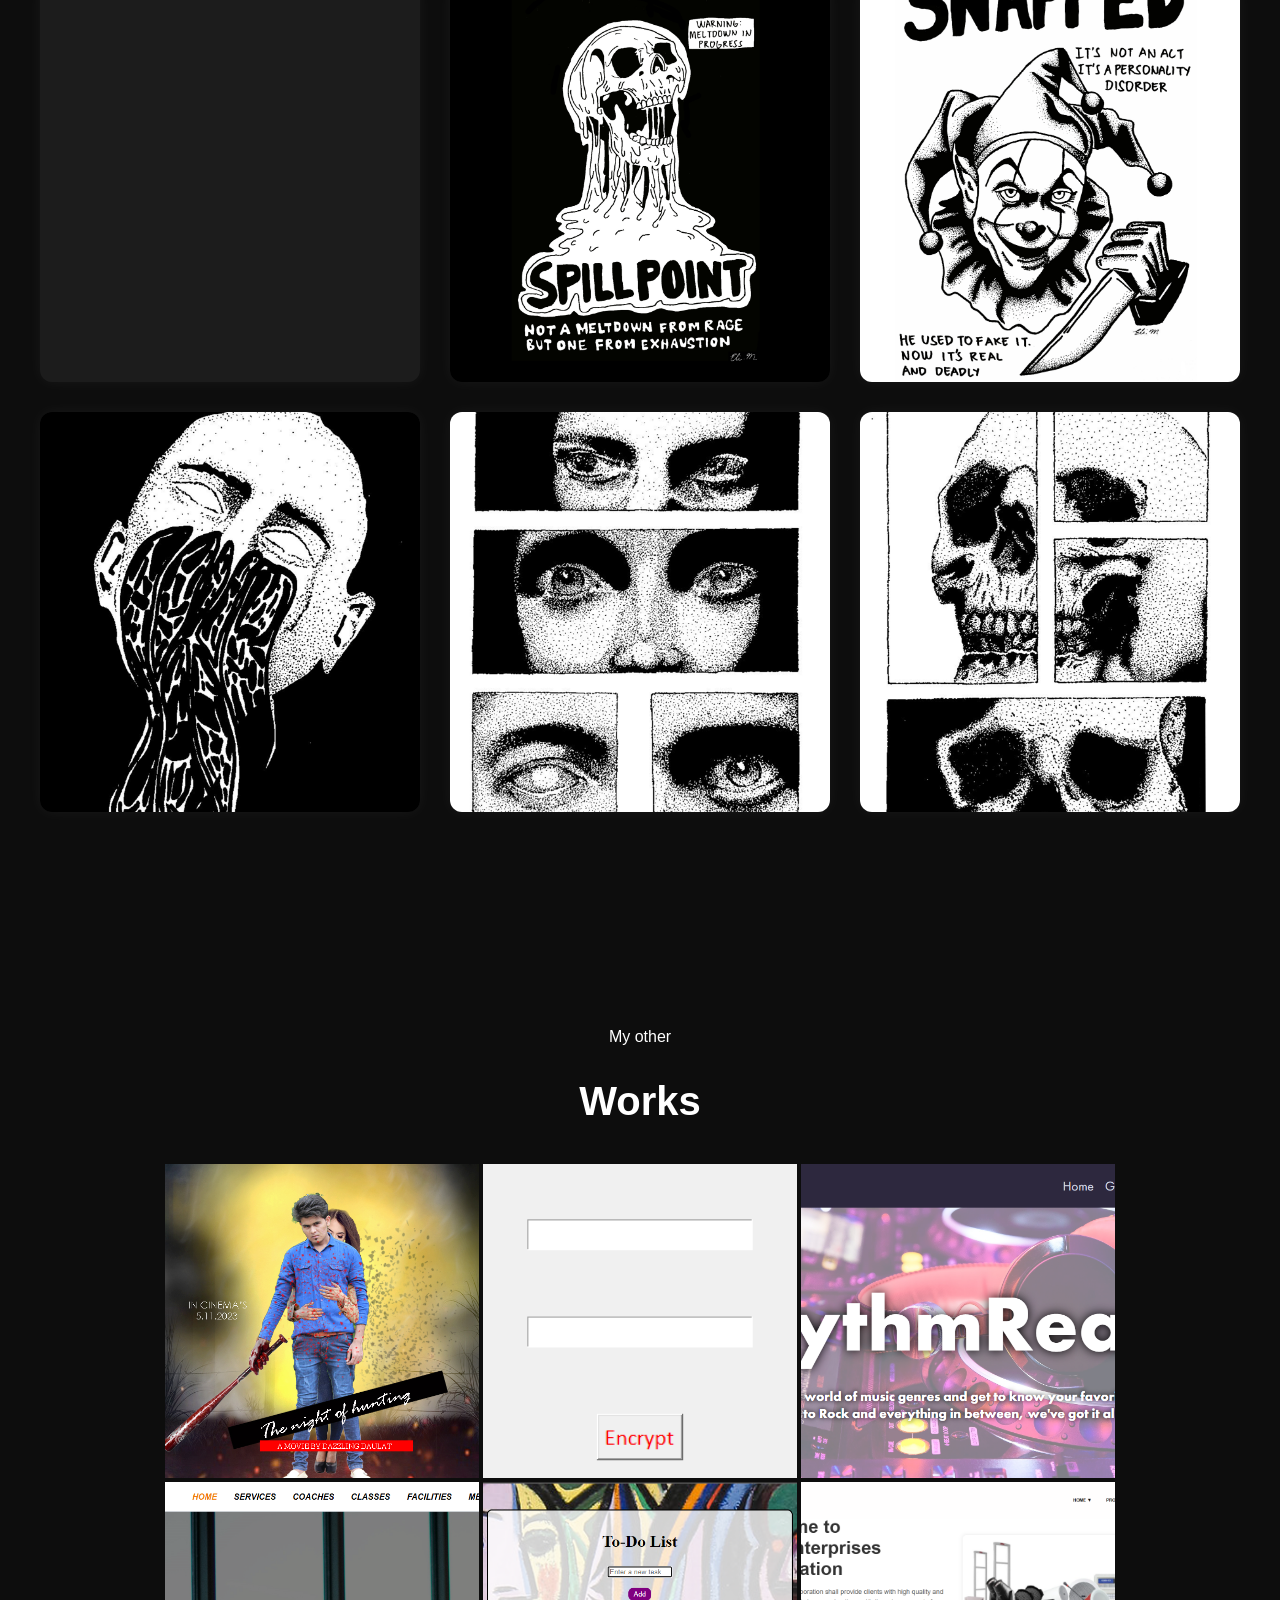
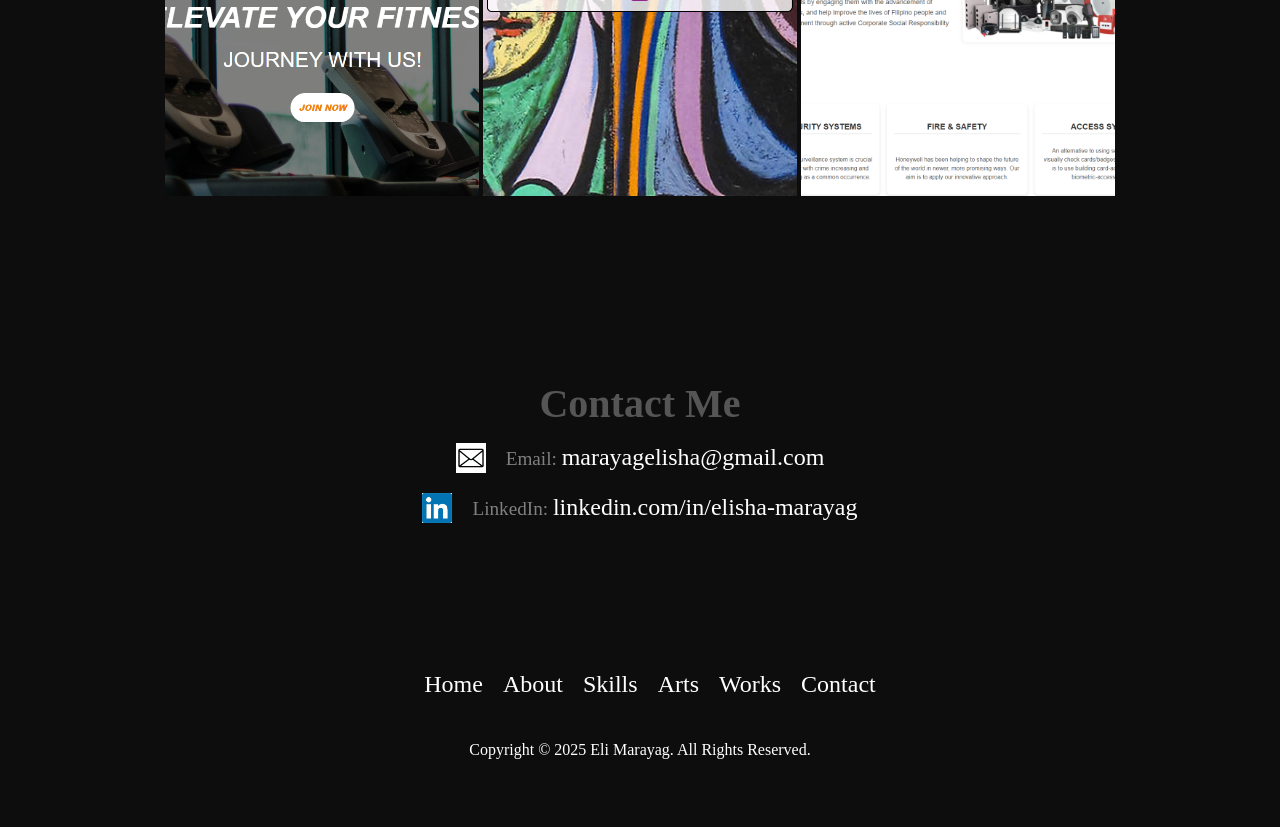
==== commit 9790e620: "modified" ====
--- a/index.html
+++ b/index.html
@@ -5,8 +5,8 @@
     <meta http-equiv="X-UA-Compatible" content="IE=edge">
     <meta name="viewport" content="width=device-width, initial-scale=1.0" />
     <title>Portfolio</title>
-    <link rel="stylesheet" href="style.css" />
-    <link rel="stylesheet" href="mediaqueries.css" />
+    <link rel="stylesheet" href="style.css?v=2" />
+    <link rel="stylesheet" href="mediaqueries.css?v=2" />
     <link rel="stylesheet" href="https://cdnjs.cloudflare.com/ajax/libs/font-awesome/6.4.0/css/all.min.css" />
 
   </head>
--- a/style.css
+++ b/style.css
@@ -64,65 +64,160 @@
 }
 
 
-/* Hamburger Menu */
+/* =========================================
+   HAMBURGER MENU
+========================================= */
 
 #hamburger-nav {
   display: none;
 }
+
+
+/* Hamburger container */
 
 .hamburger-menu {
   position: relative;
   display: inline-block;
 }
 
+
+/* Hamburger icon */
+
 .hamburger-icon {
   display: flex;
   flex-direction: column;
   justify-content: space-between;
+
+  width: 30px;
   height: 24px;
-  width: 30px;
+
+  margin-right: 10px;
+
   cursor: pointer;
-  margin-right: 10px;
-}
+
+  position: relative;
+  z-index: 1001;
+}
+
+
+/* White hamburger lines */
 
 .hamburger-icon span {
+  display: block;
+
   width: 100%;
   height: 2px;
-  background-color: white;
-  transition: all 0.3 ease-in-out;
-}
+
+  background-color: #ffffff;
+
+  border-radius: 2px;
+
+  transition: all 0.3s ease-in-out;
+}
+
+
+/* =========================================
+   DROPDOWN MENU
+========================================= */
 
 .menu-links {
   position: absolute;
-  top: 100%;
+
+  top: calc(100% + 15px);
   right: 0;
-  width: fit-content;
+
+  width: 220px;
+
   max-height: 0;
+
   overflow: hidden;
-  transition: all 0.3 ease-in-out;
-  color: white;
-}
+
+  /* Almost black background */
+  background-color: #0d0d0d;
+
+  border-radius: 10px;
+
+  opacity: 0;
+  visibility: hidden;
+
+  transition:
+    max-height 0.3s ease-in-out,
+    opacity 0.3s ease-in-out,
+    visibility 0.3s ease-in-out;
+
+  z-index: 1000;
+}
+
+
+/* Menu list */
+
+.menu-links ul {
+  margin: 0;
+  padding: 10px 0;
+}
+
+
+/* Remove bullets */
+
+.menu-links li {
+  list-style: none;
+
+  margin: 0;
+  padding: 0;
+}
+
+
+/* Menu links */
 
 .menu-links a {
   display: block;
-  padding: 10px;
-  text-align: center;
-  font-size: 1.5rem;
-  color: white;
+
+  width: 100%;
+
+  padding: 14px 20px;
+
+  color: #ffffff;
+
+  text-align: center;
+
+  font-size: 1.1rem;
+  font-weight: 500;
+
   text-decoration: none;
-  transition: all 0.3 ease-in-out;
-}
-
-.menu-links li {
-  list-style: none;
-}
+
+  transition:
+    background-color 0.2s ease,
+    color 0.2s ease;
+}
+
+
+/* Hover effect */
+
+.menu-links a:hover {
+  background-color: #1c1c1c;
+
+  color: #ffffff;
+}
+
+
+/* =========================================
+   OPEN MENU
+========================================= */
 
 .menu-links.open {
-  max-height: 300px;
-}
+  max-height: 500px;
+
+  opacity: 1;
+  visibility: visible;
+}
+
+
+/* =========================================
+   HAMBURGER → X ANIMATION
+========================================= */
 
 .hamburger-icon.open span:first-child {
-  transform: rotate(45deg) translate(10px, 5px);
+  transform: rotate(45deg) translate(8px, 7px);
 }
 
 .hamburger-icon.open span:nth-child(2) {
@@ -130,21 +225,8 @@
 }
 
 .hamburger-icon.open span:last-child {
-  transform: rotate(-45deg) translate(10px, -5px);
-}
-
-.hamburger-icon span:first-child {
-  transform: none;
-}
-
-.hamburger-icon span:first-child {
-  opacity: 1;
-}
-
-.hamburger-icon span:first-child {
-  transform: none;
-}
-
+  transform: rotate(-45deg) translate(8px, -7px);
+}
 #loader-container {
   position: fixed;
   top: 0;
@@ -211,7 +293,7 @@
   background-color: #0d0d0d;
   color: #ffffff;
   font-family: 'Segoe UI', sans-serif;
-  padding: 100px 50px;
+  padding: 200px 50px;
 }
 
 .profile-container {
@@ -321,7 +403,7 @@
 #about {
   background-color: #0d0d0d;
   color: #ffffff;
-  padding: 60px 20px;
+  padding: 80px 20px;
   font-family: 'Segoe UI', sans-serif;
 }
 
@@ -382,40 +464,690 @@
 }
 
 
-/*SKILLS SECTION*/
+/* =====================================================
+   SKILLS PAGE
+===================================================== */
+
 #skills {
+  width: 100%;
+  min-height: calc(100vh - 100px);
+
+  background: #0d0d0d;
+  color: #ffffff;
+
+  padding: clamp(60px, 8vw, 110px) clamp(16px, 4vw, 40px);
+
+  font-family: "Segoe UI", sans-serif;
+
+  box-sizing: border-box;
+
+  overflow-x: hidden;
+}
+
+#skills *,
+#skills *::before,
+#skills *::after {
+  box-sizing: border-box;
+}
+
+
+/* =====================================================
+   MAIN WRAPPER
+===================================================== */
+
+.skills-wrapper {
+  width: 100%;
+  max-width: 1200px;
+
+  margin: 0 auto;
+}
+
+
+/* =====================================================
+   HEADER
+===================================================== */
+
+.skills-header {
+  width: 100%;
+  max-width: 750px;
+
+  margin: 0 auto clamp(45px, 7vw, 70px);
+
+  display: flex;
+  flex-direction: column;
+  align-items: center;
+
+  text-align: center;
+}
+
+.skills-label {
+  margin: 0 0 12px;
+
+  color: #888888;
+
+  font-size: clamp(0.65rem, 1.5vw, 0.75rem);
+  font-weight: 700;
+
+  letter-spacing: 3px;
+
+  text-transform: uppercase;
+  text-align: center;
+}
+
+.skills-header h1 {
+  width: 100%;
+
+  margin: 0 0 20px;
+
+  color: #ffffff;
+
+  font-size: clamp(2.4rem, 6vw, 5.5rem);
+  font-weight: 700;
+
+  line-height: 1.05;
+
+  letter-spacing: clamp(-3px, -0.2vw, -1px);
+
+  text-align: center;
+
+  overflow-wrap: break-word;
+}
+
+.skills-intro {
+  width: 100%;
+  max-width: 650px;
+
+  margin: 0 auto;
+
+  color: #aaaaaa;
+
+  font-size: clamp(0.9rem, 1.5vw, 1.05rem);
+
+  line-height: 1.8;
+
+  text-align: center;
+}
+
+
+/* =====================================================
+   SKILL CARDS
+===================================================== */
+
+.skill-categories {
+  width: 100%;
+
+  display: grid;
+
+  grid-template-columns:
+    repeat(2, minmax(0, 1fr));
+
+  border-top: 1px solid #2a2a2a;
+}
+
+.skill-card {
+  position: relative;
+
+  min-width: 0;
+  min-height: 300px;
+
+  display: flex;
+
+  gap: clamp(15px, 2vw, 25px);
+
+  padding: clamp(25px, 4vw, 40px);
+
+  border-bottom: 1px solid #2a2a2a;
+
+  transition:
+    background-color 0.3s ease,
+    transform 0.3s ease;
+}
+
+
+/* LEFT COLUMN BORDER */
+
+.skill-card:nth-child(odd) {
+  border-right: 1px solid #2a2a2a;
+}
+
+
+/* HOVER */
+
+.skill-card:hover {
+  background-color: #141414;
+}
+
+
+/* NUMBER */
+
+.skill-card-number {
+  flex-shrink: 0;
+
+  color: #555555;
+
+  font-family: monospace;
+
+  font-size: 0.8rem;
+
+  padding-top: 6px;
+}
+
+
+/* CONTENT */
+
+.skill-card-content {
+  flex: 1;
+
+  min-width: 0;
+}
+
+.skill-category {
+  margin: 0 0 12px;
+
+  color: #777777;
+
+  font-size: 0.7rem;
+  font-weight: 700;
+
+  letter-spacing: 2px;
+
+  text-transform: uppercase;
+}
+
+.skill-card h2 {
+  margin: 0 0 15px;
+
+  color: #ffffff;
+
+  font-size: clamp(1.3rem, 2vw, 1.6rem);
+  font-weight: 600;
+
+  line-height: 1.3;
+
+  overflow-wrap: break-word;
+}
+
+.skill-card-content > p:not(.skill-category) {
+  width: 100%;
+  max-width: 480px;
+
+  margin: 0 0 25px;
+
+  color: #999999;
+
+  font-size: clamp(0.85rem, 1.4vw, 0.95rem);
+
+  line-height: 1.7;
+
+  overflow-wrap: break-word;
+}
+
+
+/* =====================================================
+   TECHNOLOGY TAGS
+===================================================== */
+
+.skill-tags {
+  width: 100%;
+
+  display: flex;
+  flex-wrap: wrap;
+
+  gap: 8px;
+}
+
+.skill-tags span {
+  display: inline-block;
+
+  max-width: 100%;
+
+  padding: 7px 12px;
+
+  border: 1px solid #333333;
+  border-radius: 100px;
+
+  background: #101010;
+
+  color: #cccccc;
+
+  font-size: clamp(0.7rem, 1.3vw, 0.78rem);
+
+  overflow-wrap: break-word;
+
+  transition:
+    background-color 0.25s ease,
+    color 0.25s ease,
+    border-color 0.25s ease;
+}
+
+.skill-card:hover .skill-tags span {
+  border-color: #555555;
+}
+
+.skill-tags span:hover {
+  background-color: #ffffff;
+  border-color: #ffffff;
+
+  color: #0d0d0d;
+}
+
+
+/* =====================================================
+   WHAT I CAN BUILD
+===================================================== */
+
+.build-section {
+  width: 100%;
+
+  margin-top: clamp(80px, 10vw, 120px);
+}
+
+
+/* CENTERED HEADING */
+
+.build-heading {
+  width: 100%;
+  max-width: 700px;
+
+  margin: 0 auto clamp(40px, 6vw, 50px);
+
+  display: flex;
+  flex-direction: column;
+  align-items: center;
+
+  text-align: center;
+}
+
+.build-heading .skills-label {
+  width: 100%;
+
+  margin: 0 0 12px;
+
+  text-align: center;
+}
+
+.build-heading h2 {
+  width: 100%;
+
+  margin: 0 0 15px;
+
+  color: #ffffff;
+
+  font-size: clamp(2rem, 5vw, 3.5rem);
+  font-weight: 600;
+
+  line-height: 1.1;
+
+  letter-spacing: clamp(-2px, -0.1vw, -1px);
+
+  text-align: center;
+
+  overflow-wrap: break-word;
+}
+
+.build-heading > p:last-child {
+  width: 100%;
+  max-width: 650px;
+
+  margin: 0 auto;
+
+  color: #888888;
+
+  font-size: clamp(0.9rem, 1.5vw, 1rem);
+
+  line-height: 1.7;
+
+  text-align: center;
+}
+
+
+/* =====================================================
+   BUILD GRID
+===================================================== */
+
+.build-grid {
+  width: 100%;
+
+  display: grid;
+
+  grid-template-columns:
+    repeat(3, minmax(0, 1fr));
+
+  gap: 1px;
+
+  background-color: #292929;
+
+  border: 1px solid #292929;
+}
+
+.build-item {
+  min-width: 0;
+  min-height: 250px;
+
+  padding: clamp(25px, 3vw, 35px);
+
   background-color: #0d0d0d;
-}
-
-#skills h1 {
-  color: white;
-  font-size: 2.5rem;
-  text-align: center;
-  margin-bottom: 30px;
-}
-
-.skills-grid {
-  display: grid;
-  grid-template-columns: repeat(3, 1fr); /* Always 3 per row */
-  gap: 20px;
-  margin-top: 20px;
-}
-
-.skills-grid div {
-  background-color: #1a1a1a;
-  padding: 15px;
-  border-radius: 12px;
-  font-size: 0.95rem;
+
+  transition:
+    background-color 0.3s ease,
+    transform 0.3s ease;
+}
+
+.build-item:hover {
+  background-color: #171717;
+}
+
+.build-number {
+  display: block;
+
+  margin-bottom: clamp(30px, 4vw, 45px);
+
+  color: #555555;
+
+  font-family: monospace;
+
+  font-size: 0.8rem;
+}
+
+.build-item h3 {
+  margin: 0 0 12px;
+
   color: #ffffff;
-  text-align: center;
-  transition: background-color 0.3s ease;
-}
-
-.skills-grid div:hover {
-  background-color: #333;
-}
-
-
+
+  font-size: clamp(1.05rem, 2vw, 1.2rem);
+  font-weight: 600;
+
+  line-height: 1.4;
+
+  overflow-wrap: break-word;
+}
+
+.build-item p {
+  margin: 0;
+
+  color: #888888;
+
+  font-size: clamp(0.82rem, 1.4vw, 0.9rem);
+
+  line-height: 1.6;
+
+  overflow-wrap: break-word;
+}
+
+
+/* =====================================================
+   LAPTOP / SMALL DESKTOP
+   901px - 1100px
+===================================================== */
+
+@media screen and (max-width: 1100px) {
+
+  .skills-wrapper {
+    max-width: 950px;
+  }
+
+  .skill-card {
+    padding: 35px 30px;
+  }
+
+  .build-item {
+    padding: 30px;
+  }
+}
+
+
+/* =====================================================
+   TABLET
+   601px - 900px
+===================================================== */
+
+@media screen and (max-width: 900px) {
+
+  #skills {
+    padding:
+      clamp(60px, 8vw, 80px)
+      clamp(20px, 5vw, 30px);
+  }
+
+
+  /* SKILLS */
+
+  .skill-categories {
+    grid-template-columns: 1fr;
+  }
+
+  .skill-card {
+    width: 100%;
+
+    min-height: auto;
+
+    padding: 35px 25px;
+  }
+
+  .skill-card:nth-child(odd) {
+    border-right: none;
+  }
+
+  .skill-card-content > p:not(.skill-category) {
+    max-width: 650px;
+  }
+
+
+  /* BUILD */
+
+  .build-grid {
+    grid-template-columns:
+      repeat(2, minmax(0, 1fr));
+  }
+
+  .build-item {
+    min-height: 230px;
+  }
+}
+
+
+/* =====================================================
+   MOBILE
+   481px - 600px
+===================================================== */
+
+@media screen and (max-width: 600px) {
+
+  #skills {
+    padding: 60px 18px;
+  }
+
+  .skills-header {
+    margin-bottom: 45px;
+  }
+
+  .skills-header h1 {
+    font-size: clamp(2.3rem, 11vw, 3rem);
+
+    letter-spacing: -2px;
+  }
+
+  .skills-intro {
+    max-width: 500px;
+
+    font-size: 0.95rem;
+  }
+
+
+  /* SKILL CARDS */
+
+  .skill-card {
+    gap: 15px;
+
+    padding: 30px 15px;
+  }
+
+  .skill-card h2 {
+    font-size: 1.35rem;
+  }
+
+  .skill-card-content > p:not(.skill-category) {
+    font-size: 0.9rem;
+  }
+
+  .skill-tags span {
+    padding: 6px 10px;
+
+    font-size: 0.72rem;
+  }
+
+
+  /* WHAT I CAN BUILD */
+
+  .build-section {
+    margin-top: 75px;
+  }
+
+  .build-heading {
+    margin-bottom: 40px;
+  }
+
+  .build-heading h2 {
+    font-size: clamp(2rem, 9vw, 2.6rem);
+  }
+
+  .build-grid {
+    grid-template-columns: 1fr;
+  }
+
+  .build-item {
+    min-height: auto;
+
+    padding: 30px 25px;
+  }
+
+  .build-number {
+    margin-bottom: 25px;
+  }
+}
+
+
+/* =====================================================
+   SMALL MOBILE
+   480px AND BELOW
+===================================================== */
+
+@media screen and (max-width: 480px) {
+
+  #skills {
+    padding: 50px 15px;
+  }
+
+  .skills-label {
+    font-size: 0.62rem;
+
+    letter-spacing: 2px;
+  }
+
+  .skills-header h1 {
+    font-size: clamp(2rem, 11vw, 2.6rem);
+
+    letter-spacing: -1.5px;
+  }
+
+  .skills-intro {
+    font-size: 0.88rem;
+
+    line-height: 1.7;
+  }
+
+
+  /* SKILLS */
+
+  .skill-card {
+    padding: 28px 10px;
+
+    gap: 12px;
+  }
+
+  .skill-card-number {
+    font-size: 0.7rem;
+  }
+
+  .skill-category {
+    font-size: 0.62rem;
+
+    letter-spacing: 1.5px;
+  }
+
+  .skill-card h2 {
+    font-size: 1.2rem;
+  }
+
+  .skill-card-content > p:not(.skill-category) {
+    font-size: 0.85rem;
+
+    line-height: 1.6;
+  }
+
+
+  /* TAGS */
+
+  .skill-tags {
+    gap: 6px;
+  }
+
+  .skill-tags span {
+    padding: 6px 9px;
+
+    font-size: 0.68rem;
+  }
+
+
+  /* BUILD */
+
+  .build-heading h2 {
+    font-size: clamp(1.9rem, 10vw, 2.4rem);
+  }
+
+  .build-heading > p:last-child {
+    font-size: 0.88rem;
+  }
+
+  .build-item {
+    padding: 27px 20px;
+  }
+}
+
+
+/* =====================================================
+   VERY SMALL MOBILE
+   360px AND BELOW
+===================================================== */
+
+@media screen and (max-width: 360px) {
+
+  #skills {
+    padding: 45px 12px;
+  }
+
+  .skills-header h1 {
+    font-size: 2rem;
+  }
+
+  .skill-card {
+    padding: 25px 5px;
+
+    gap: 10px;
+  }
+
+  .skill-card-number {
+    display: none;
+  }
+
+  .skill-card h2 {
+    font-size: 1.15rem;
+  }
+
+  .build-item {
+    padding: 25px 18px;
+  }
+}
 /*WORKS SECTION*/
 #works {
   background-color: #0d0d0d;
--- a/mediaqueries.css
+++ b/mediaqueries.css
@@ -1,192 +1,480 @@
-@media screen and (max-width: 1400px) {
+/* =====================================================
+   RESPONSIVE DESIGN
+   Desktop / Laptop / Tablet / iPhone / Android
+===================================================== */
+
+/* Prevent horizontal scrolling */
+html,
+body {
+  width: 100%;
+  max-width: 100%;
+  overflow-x: hidden;
+}
+
+*,
+*::before,
+*::after {
+  box-sizing: border-box;
+}
+
+img {
+  max-width: 100%;
+}
+
+
+/* =====================================================
+   LAPTOP / TABLET
+   1200px AND BELOW
+===================================================== */
+
+@media screen and (max-width: 1200px) {
+
+  /* ---------- NAVIGATION ---------- */
+
+  #desktop-nav {
+    display: none;
+  }
+
+  #hamburger-nav {
+    display: flex;
+    position: relative;
+    z-index: 1000;
+  }
+
+
+  /* ---------- PROFILE ---------- */
+
   #profile {
     height: auto;
+    min-height: auto;
+
+    padding: 80px 30px;
     margin-bottom: 2rem;
-    padding: 80px 30px;
+  }
+
+  .profile-container {
+    flex-direction: column;
+    align-items: center;
+    justify-content: center;
+    text-align: center;
+
+    width: 100%;
+  }
+
+  .profile-right {
+    padding-top: 20px;
+    width: 100%;
   }
 
   .profile-img {
     width: 250px;
     height: 320px;
-  }
-}
-
-@media screen and (max-width: 1200px) {
-  #desktop-nav {
-    display: none;
-  }
-
-  #hamburger-nav {
-    display: flex;
-  }
-
-  .profile-container {
+
+    max-width: 100%;
+
+    object-fit: cover;
+  }
+
+
+  /* ---------- ABOUT ---------- */
+
+  .about-container {
     flex-direction: column;
     align-items: center;
+
     text-align: center;
-  }
-
-  .profile-right {
-    padding-top: 20px;
-  }
-
-  .about-container {
+
+    width: 100%;
+  }
+
+  .about-text,
+  .about-image {
+    width: 100%;
+  }
+
+  .about-image img {
+    width: 100%;
+    max-width: 600px;
+    height: auto;
+  }
+
+
+  /* ---------- WORKS ---------- */
+
+  .works-container {
+    grid-template-columns: repeat(2, 1fr);
+
+    gap: 10px;
+
+    width: 100%;
+    max-width: 900px;
+
+    margin: 0 auto;
+  }
+
+}
+
+
+/* =====================================================
+   TABLETS / IPADS
+   768px AND BELOW
+===================================================== */
+
+@media screen and (max-width: 768px) {
+
+  /* ---------- PROFILE ---------- */
+
+  #profile {
+    padding: 70px 25px;
+  }
+
+  .profile-img {
+    width: 230px;
+    height: 300px;
+  }
+
+  .profile-right h1 {
+    font-size: 2.2rem;
+  }
+
+  .profile-right h2 {
+    font-size: 1.5rem;
+  }
+
+
+  /* ---------- ABOUT ---------- */
+
+  #about {
+    padding: 60px 25px;
+  }
+
+  .about-text h2 {
+    font-size: 1.8rem;
+  }
+
+  .about-text p {
+    font-size: 1rem;
+    line-height: 1.6;
+  }
+
+
+  /* ---------- SKILLS ---------- */
+
+  .skills-group {
+    flex: 0 0 100%;
+    width: 100%;
+    margin-bottom: 25px;
+  }
+
+  .skills-group h3 {
+    font-size: 1.7rem;
+  }
+
+  .skills-group li {
+    font-size: 1.1rem;
+  }
+
+
+  /* ---------- WORKS ---------- */
+
+  #works {
+    padding: 60px 15px;
+  }
+
+  /*
+     Keep Instagram-style 3-column
+     gallery on tablets
+  */
+
+  .works-container {
+    grid-template-columns: repeat(3, 1fr);
+
+    gap: 3px;
+
+    width: 100%;
+  }
+
+  .work-box {
+    width: 100%;
+    min-width: 0;
+  }
+
+  .work-image-container {
+    width: 100%;
+
+    /* Instagram square */
+    aspect-ratio: 1 / 1;
+
+    height: auto;
+
+    overflow: hidden;
+  }
+
+  .work-photo {
+    width: 100%;
+    height: 100%;
+
+    object-fit: cover;
+  }
+
+
+  /* ---------- PROJECT MODAL ---------- */
+
+  .art-modal {
+    padding: 20px;
+  }
+
+  .modal-content {
     flex-direction: column;
-    text-align: center;
-  }
-
-  .about-text, .about-image {
-    width: 100%;
-  }
-
-  .about-image img {
-    max-width: 100%;
-    height: auto;
-  }
+
+    width: 100%;
+    max-width: 600px;
+    max-height: 90vh;
+
+    overflow-y: auto;
+  }
+
+  .modal-image-container {
+    width: 100%;
+    height: auto;
+  }
+
+  .modal-image {
+    width: 100%;
+    height: 50vh;
+
+    max-height: 500px;
+
+    object-fit: contain;
+  }
+
+  .modal-info {
+    width: 100%;
+
+    padding: 25px;
+  }
+
+  .modal-buttons {
+    display: flex;
+    flex-wrap: wrap;
+
+    gap: 10px;
+  }
+
+
+  /* ---------- VISUAL ART ---------- */
+
+  .visual-art-container {
+    grid-template-columns: repeat(2, 1fr);
+
+    gap: 15px;
+  }
+
+
+  /* ---------- CONTACT ---------- */
+
+  #contact {
+    padding: 50px 25px;
+  }
+
 }
 
+
+/* =====================================================
+   MOBILE
+   iPHONE / ANDROID
+   600px AND BELOW
+===================================================== */
+
 @media screen and (max-width: 600px) {
 
+  /* ---------- NAVIGATION ---------- */
+
   #hamburger-nav {
-    z-index: 2;
     position: relative;
+
+    width: 100%;
+
+    z-index: 1000;
+  }
+
+  .hamburger-icon {
+    position: relative;
+
+    z-index: 1002;
   }
 
   .menu-links {
     position: absolute;
+
     top: 100%;
     right: 0;
-    width: 300%;
-    max-width: 300px; 
+
+    width: min(300px, 90vw);
+
     max-height: 0;
+
     overflow: hidden;
-    transition: all 0.3s ease-in-out;
-    z-index: 3;
+
+    z-index: 1001;
+
+    transition: max-height 0.3s ease-in-out;
+  }
+
+  .menu-links.open {
+    max-height: 500px;
   }
 
   .menu-links a {
     display: block;
-    padding: 10px;
+
+    width: 100%;
+
+    padding: 12px 15px;
+
     text-align: center;
-    font-size: 1.5rem;
+
+    font-size: 1.1rem;
+
     color: rgb(45, 40, 62);
+
     text-decoration: none;
-    transition: all 0.3s ease-in-out;
-    white-space: nowrap; 
-    overflow: visible; 
-  }
-
-  .menu-links.open {
-    max-height: 300px;
-  }
-
-  .hamburger-icon {
-    position: relative;
-    z-index: 4;
-  }
+
+    white-space: normal;
+  }
+
+
+  /* ---------- PROFILE ---------- */
 
   #profile {
-    height: auto;
-    margin-bottom: 2rem;
-    padding: 80px 30px;
+    width: 100%;
+
+    height: auto;
+
+    padding: 60px 20px;
+
+    margin-bottom: 1rem;
+  }
+
+  .profile-container {
+    width: 100%;
+
+    flex-direction: column;
+
+    align-items: center;
+    justify-content: center;
+
+    text-align: center;
   }
 
   .profile-img {
-    width: 250px;
-    height: 320px;
-  }
-}
-
-@media screen and (max-width: 1200px) {
-  #desktop-nav {
-    display: none;
-  }
-
-  #hamburger-nav {
-    display: flex;
-  }
-
-  .profile-container {
-    flex-direction: column;
-    align-items: center;
-    text-align: center;
+    width: min(200px, 70vw);
+    height: auto;
+
+    aspect-ratio: 200 / 260;
+
+    object-fit: cover;
   }
 
   .profile-right {
+    width: 100%;
+
     padding-top: 20px;
   }
 
-  .about-container {
-    flex-direction: column;
-    text-align: center;
-  }
-
-  .about-text, .about-image {
-    width: 100%;
-  }
-
-  .about-image img {
-    max-width: 100%;
-    height: auto;
-  }
-}
-
-@media screen and (max-width: 600px) {
-  #profile {
-    padding: 60px 20px;
-  }
-
-  .profile-img {
-    width: 200px;
-    height: 260px;
-  }
-
   .profile-right h1 {
-    font-size: 2rem;
+    font-size: clamp(1.8rem, 8vw, 2.2rem);
+
+    word-break: normal;
   }
 
   .profile-right h2 {
-    font-size: 1.4rem;
+    font-size: clamp(1.1rem, 5vw, 1.4rem);
   }
 
   .details {
     flex-direction: column;
+
     align-items: center;
+
     gap: 10px;
   }
+
+
+  /* ---------- ABOUT ---------- */
+
+  #about {
+    width: 100%;
+
+    padding: 50px 20px;
+  }
+
+  .about-container {
+    width: 100%;
+
+    flex-direction: column;
+  }
+
+  .about-text,
+  .about-image {
+    width: 100%;
+  }
+
+  .about-text h2 {
+    font-size: 1.6rem;
+  }
+
+  .about-text p {
+    font-size: 0.95rem;
+
+    line-height: 1.6;
+  }
+
+  .about-image img {
+    width: 100%;
+
+    height: auto;
+  }
+
+  .cv-button {
+    padding: 9px 16px;
+
+    font-size: 0.9rem;
+  }
+
+
+  /* ---------- SERVICES ---------- */
 
   .services {
     grid-template-columns: 1fr;
-  }
-
-  #about {
-    padding: 50px 20px;
-  }
-
-  .about-text h2 {
-    font-size: 1.6rem;
-  }
-
-  .about-text p {
-    font-size: 0.95rem;
-  }
-
-  .cv-button {
-    padding: 8px 16px;
-    font-size: 0.9rem;
+
+    width: 100%;
+  }
+
+
+  /* ---------- SKILLS ---------- */
+
+  #skills {
+    width: 100%;
+
+    padding-left: 20px;
+    padding-right: 20px;
   }
 
   #skills h2 {
-    font-size: 1rem;
+    font-size: 1.5rem;
   }
 
   .skills-group {
     flex: 0 0 100%;
+
+    width: 100%;
+
     margin-bottom: 20px;
   }
 
   .skills-group h3 {
-    font-size: 2rem;
+    font-size: 1.5rem;
   }
 
   .skills-group ul {
@@ -194,86 +482,292 @@
   }
 
   .skills-group li {
-    font-size: 1.5rem;
-  }
+    font-size: 1rem;
+  }
+
+
+  /* =================================================
+     WORKS — INSTAGRAM STYLE
+  ================================================= */
 
   #works {
-    padding: 60px 20px;
-  }
-
-  @media screen and (max-width: 768px) {
+    width: 100%;
+
+    padding: 50px 10px;
+  }
+
+  #works .title {
+    font-size: 2rem;
+
+    margin-bottom: 25px;
+  }
+
+  /*
+     Keep 3 columns like Instagram,
+     including on phones.
+  */
+
   .works-container {
-    grid-template-columns: repeat(3, 1fr);
+    display: grid;
+
+    grid-template-columns: repeat(3, minmax(0, 1fr));
+
     gap: 2px;
+
+    width: 100%;
+
+    margin: 0 auto;
+  }
+
+  .work-box {
+    width: 100%;
+
+    min-width: 0;
+
+    margin: 0;
+    padding: 0;
+  }
+
+  .work-image-container {
+    position: relative;
+
+    width: 100%;
+
+    aspect-ratio: 1 / 1;
+
+    height: auto;
+
+    overflow: hidden;
+
+    border-radius: 0;
+
+    cursor: pointer;
+  }
+
+  .work-photo {
+    display: block;
+
+    width: 100%;
+    height: 100%;
+
+    object-fit: cover;
+  }
+
+
+  /*
+     Don't display large hover text
+     permanently on touch screens.
+  */
+
+  .work-description-hover {
+    padding: 5px;
+
+    font-size: 0.7rem;
+  }
+
+
+  /* =================================================
+     PROJECT POPUP
+  ================================================= */
+
+  .art-modal {
+    width: 100%;
+    height: 100%;
+
+    padding: 10px;
+
+    align-items: center;
+    justify-content: center;
   }
 
   .modal-content {
+    display: flex;
+
     flex-direction: column;
+
+    width: 100%;
+    max-width: 500px;
+
     max-height: 90vh;
+
+    overflow-y: auto;
+
+    border-radius: 8px;
+  }
+
+  .modal-image-container {
+    width: 100%;
+
+    height: auto;
   }
 
   .modal-image {
-    width: 100%;
-    height: 60vh;
+    display: block;
+
+    width: 100%;
+    height: auto;
+
+    max-height: 50vh;
+
+    object-fit: contain;
   }
 
   .modal-info {
     width: 100%;
-  }
-
-  .work-image-container {
-    height: 500px;
-  }
-}
-
-  .work-photo {
-    height: 200px; /* reduce height for smaller screens */
-
-  }
-
-  .large-photo {
-    height: 300px; /* slightly larger than standard work-photo */
-  }
-
-  .works-container {
-    grid-template-columns: 1fr;
-  }
-
-  .work-image-container {
-    height: 280px;
-  }
-
-  .wide-work .work-image-container {
-    height: 200px;
-  }
-
-  .title {
-    font-size: 2rem;
-  }
-
-  .work-description {
+
+    padding: 20px;
+  }
+
+  .modal-info h2 {
+    font-size: 1.4rem;
+
+    margin-bottom: 5px;
+  }
+
+  .modal-details {
     font-size: 0.9rem;
   }
 
+  .modal-info p {
+    font-size: 0.9rem;
+
+    line-height: 1.5;
+  }
+
+  .modal-buttons {
+    display: flex;
+
+    flex-wrap: wrap;
+
+    gap: 8px;
+
+    width: 100%;
+
+    margin-top: 20px;
+  }
+
+  .project-button,
   .github-button {
-    font-size: 0.9rem;
-    padding: 8px 16px;
-  }
+    flex: 1;
+
+    min-width: 120px;
+
+    padding: 10px 12px;
+
+    font-size: 0.85rem;
+
+    text-align: center;
+  }
+
+  .modal-close {
+    position: fixed;
+
+    top: 10px;
+    right: 15px;
+
+    font-size: 35px;
+
+    z-index: 100000;
+  }
+
+
+  /* ---------- VISUAL ART ---------- */
 
   .visual-art-container {
     grid-template-columns: 1fr;
-  }
-
+
+    width: 100%;
+
+    gap: 15px;
+  }
+
+
+  /* ---------- CONTACT ---------- */
 
   #contact {
-    padding: 50px;
+    width: 100%;
+
+    padding: 50px 20px;
+  }
+
+  .contact-info {
+    width: 100%;
   }
 
   .contact-info p {
-    font-size: 1rem;
+    font-size: 0.95rem;
+
+    word-break: break-word;
   }
 
   .contact-icon {
     max-width: 20px;
   }
+
 }
+
+
+/* =====================================================
+   VERY SMALL PHONES
+   iPhone SE / small Android
+   400px AND BELOW
+===================================================== */
+
+@media screen and (max-width: 400px) {
+
+  #profile {
+    padding: 50px 15px;
+  }
+
+  #about,
+  #skills,
+  #contact {
+    padding-left: 15px;
+    padding-right: 15px;
+  }
+
+
+  /* Instagram gallery */
+
+  #works {
+    padding-left: 5px;
+    padding-right: 5px;
+  }
+
+  .works-container {
+    gap: 2px;
+  }
+
+
+  /* Modal */
+
+  .art-modal {
+    padding: 5px;
+  }
+
+  .modal-content {
+    max-height: 92vh;
+  }
+
+  .modal-info {
+    padding: 15px;
+  }
+
+  .modal-info h2 {
+    font-size: 1.2rem;
+  }
+
+  .modal-info p {
+    font-size: 0.85rem;
+  }
+
+  .modal-buttons {
+    flex-direction: column;
+  }
+
+  .project-button,
+  .github-button {
+    width: 100%;
+  }
+
+}
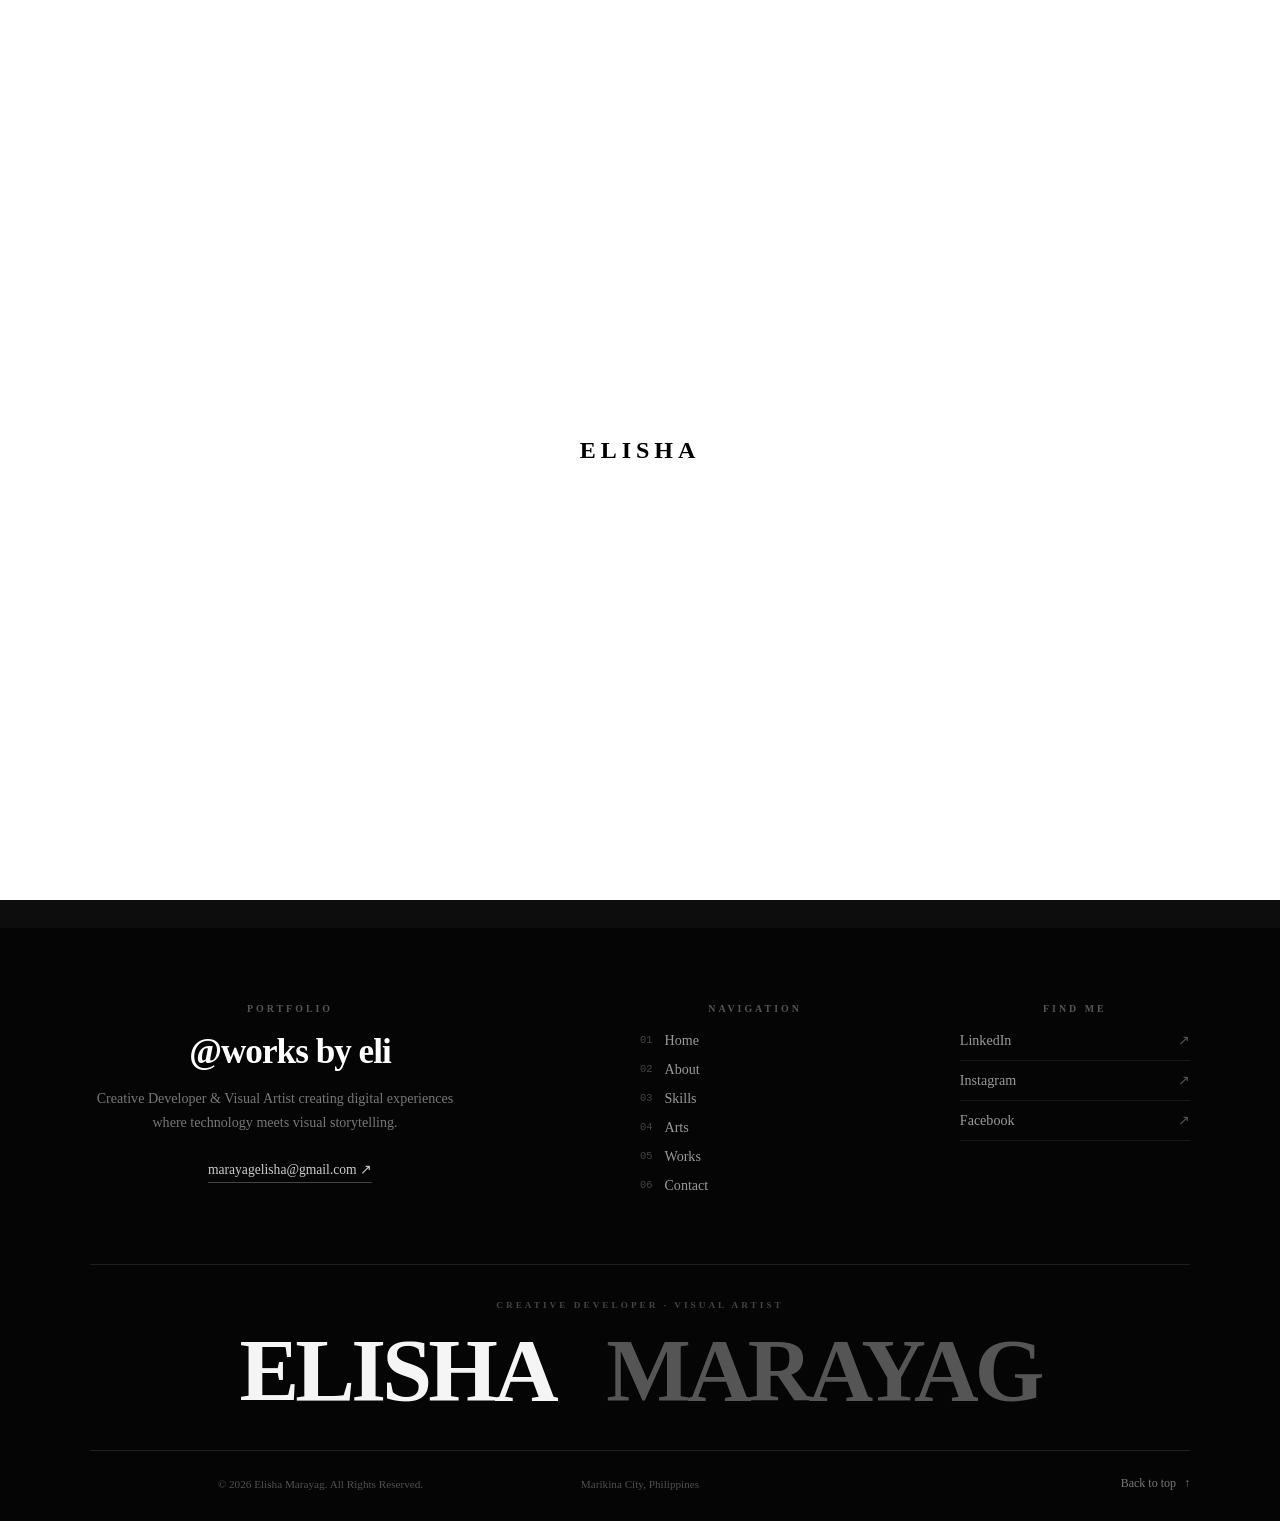
==== commit 204dc876: "modified" ====
--- a/index.html
+++ b/index.html
@@ -1,436 +1,369 @@
 <!DOCTYPE html>
 <html lang="en">
-  <head>
-    <meta charset="UTF-8" />
-    <meta http-equiv="X-UA-Compatible" content="IE=edge">
-    <meta name="viewport" content="width=device-width, initial-scale=1.0" />
-    <title>Portfolio</title>
-    <link rel="stylesheet" href="style.css?v=2" />
-    <link rel="stylesheet" href="mediaqueries.css?v=2" />
-    <link rel="stylesheet" href="https://cdnjs.cloudflare.com/ajax/libs/font-awesome/6.4.0/css/all.min.css" />
-
-  </head>
-  <body>
-    <nav id="desktop-nav">
-      <div class="logo">
-        <h3>@works by eli</h3>
-      </div>
-      <div>
-        <ul class="nav-links">
-          <li><a href="#profile" onclick="toggleMenu()">Home</a></li>
-          <li><a href="#about" onclick="toggleMenu()">About</a></li>
-          <li><a href="#skills" onclick="toggleMenu()">Skills</a></li>
-          <li><a href="#visual-art" onclick="toggleMenu()">Arts</a></li> 
-          <li><a href="#works" onclick="toggleMenu()">Works</a></li>
-          <li><a href="#contact" onclick="toggleMenu()">Contact</a></li>
-        </ul>
-      </div>
-    </nav>
-    <nav id="hamburger-nav">
-      <div class="logo">
-        <h3>@works by eli</h3>
-      </div>
-      <div class="hamburger-menu">
-        <div class="hamburger-icon" onclick="toggleMenu()">
-          <span></span>
-          <span></span>
-          <span></span>
-        </div>
-        <div class="menu-links">
-          <li><a href="#profile" onclick="toggleMenu()">Home</a></li>
-          <li><a href="#about" onclick="toggleMenu()">About</a></li>
-          <li><a href="#skills" onclick="toggleMenu()">Skills</a></li>
-          <li><a href="#visual-art" onclick="toggleMenu()">Arts</a></li> 
-          <li><a href="#works" onclick="toggleMenu()">Works</a></li>
-          <li><a href="#contact" onclick="toggleMenu()">Contact</a></li>
-        </div>
-      </div>
-    </nav>
-    <div id="loader-container">
-      <div class="loader">
-        <div class="loader-letter">E</div>
-        <div class="loader-letter">L</div>
-        <div class="loader-letter">I</div>
-        <div class="loader-letter">S</div>
-        <div class="loader-letter">H</div>
-        <div class="loader-letter">A</div>
-      </div>
-    </div> 
-    <section id="profile">
-      <div class="profile-container">
-        <div class="profile-left">
-          <img src="/assets/profile.jpg" alt="Elisha Marayag" class="profile-img" />
-          <div class="social-icons">
-            <a href="https://www.facebook.com/eliiiiiiiiiiiiiiiiiiiiiiiiiiiiiiiiiiiiii" target="_blank" class="icon-link">
-              <i class="fab fa-facebook-f"></i>
-            </a>
-            <a href="https://www.instagram.com/artbyelimenopii/" target="_blank" class="icon-link">
-              <i class="fab fa-instagram"></i>
-            </a>
-            <a href="https://www.linkedin.com/in/elisha-marayag-47861b214/" target="_blank" class="icon-link">
-              <i class="fab fa-linkedin-in"></i>
-            </a>
-          </div>
-          
-        </div>
-    
-        <div class="profile-right">
-          <p class="greeting">Hello Everyone 👋</p>
-          <h1>I'm Elisha Marayag</h1>
-          <h2>I am a <span class="role">Creative Developer</span></h2>
-    
-          <div class="details">
-            <p><span>📅</span> 01.16.2003</p>
-            <p><span>📞</span> 09569849369</p>
-            <p><span>✉️</span> marayagelisha@gmail.com</p>
-            <p><span>📍</span> Marikina City, Philippines</p>
-          </div>
-    
-          <p class="bio">
-            I'm a creative developer and visual artist specializing in websites, mobile applications, and UI design. I build clean, user-friendly digital experiences that blend functionality with visual impact. With a background in visual art, I bring a unique eye for detail and creativity to every project—whether I’m coding, designing interfaces, or crafting visual concepts. I love turning ideas into interactive, meaningful work.
+
+<head>
+  <meta charset="UTF-8" />
+  <meta http-equiv="X-UA-Compatible" content="IE=edge" />
+  <meta name="viewport" content="width=device-width, initial-scale=1.0" />
+
+  <title>Elisha Marayag | Portfolio</title>
+
+  <link rel="stylesheet" href="style.css" />
+  <link rel="stylesheet" href="mediaqueries.css" />
+
+  <link
+    rel="stylesheet"
+    href="https://cdnjs.cloudflare.com/ajax/libs/font-awesome/6.4.0/css/all.min.css"
+  />
+</head>
+
+<body>
+
+  <!-- DESKTOP NAVIGATION -->
+  <nav id="desktop-nav">
+
+    <div class="logo">
+      <h3>@works by eli</h3>
+    </div>
+
+    <div>
+      <ul class="nav-links">
+        <li><a href="index.html">Home</a></li>
+        <li><a href="about.html">About</a></li>
+        <li><a href="skills.html">Skills</a></li>
+        <li><a href="arts.html">Arts</a></li>
+        <li><a href="works.html">Works</a></li>
+        <li><a href="contact.html">Contact</a></li>
+      </ul>
+    </div>
+
+  </nav>
+
+
+  <!-- MOBILE NAVIGATION -->
+  <nav id="hamburger-nav">
+
+    <div class="logo">
+      <h3>@works by eli</h3>
+    </div>
+
+    <div class="hamburger-menu">
+
+      <div class="hamburger-icon" onclick="toggleMenu()">
+        <span></span>
+        <span></span>
+        <span></span>
+      </div>
+
+      <div class="menu-links">
+        <li><a href="index.html">Home</a></li>
+        <li><a href="about.html">About</a></li>
+        <li><a href="skills.html">Skills</a></li>
+        <li><a href="arts.html">Arts</a></li>
+        <li><a href="works.html">Works</a></li>
+        <li><a href="contact.html">Contact</a></li>
+      </div>
+
+    </div>
+
+  </nav>
+
+
+  <!-- LOADER -->
+  <div id="loader-container">
+
+    <div class="loader">
+      <div class="loader-letter">E</div>
+      <div class="loader-letter">L</div>
+      <div class="loader-letter">I</div>
+      <div class="loader-letter">S</div>
+      <div class="loader-letter">H</div>
+      <div class="loader-letter">A</div>
+    </div>
+
+  </div>
+
+
+  <!-- HOME / PROFILE -->
+  <section id="profile">
+
+    <div class="profile-container">
+
+      <div class="profile-left">
+
+        <img
+          src="./assets/profile.jpg"
+          alt="Elisha Marayag"
+          class="profile-img"
+        />
+
+        <div class="social-icons">
+
+          <a
+            href="https://www.facebook.com/eliiiiiiiiiiiiiiiiiiiiiiiiiiiiiiiiiiiiii"
+            target="_blank"
+            class="icon-link"
+          >
+            <i class="fab fa-facebook-f"></i>
+          </a>
+
+          <a
+            href="https://www.instagram.com/artbyelimenopii/"
+            target="_blank"
+            class="icon-link"
+          >
+            <i class="fab fa-instagram"></i>
+          </a>
+
+          <a
+            href="https://www.linkedin.com/in/elisha-marayag-47861b214/"
+            target="_blank"
+            class="icon-link"
+          >
+            <i class="fab fa-linkedin-in"></i>
+          </a>
+
+        </div>
+
+      </div>
+
+
+      <div class="profile-right">
+
+        <p class="greeting">
+          Hello Everyone 👋
+        </p>
+
+        <h1>
+          I'm Elisha Marayag
+        </h1>
+
+        <h2>
+          I am a
+          <span class="role">
+            Creative Developer
+          </span>
+        </h2>
+
+
+        <div class="details">
+
+          <p>
+            <span>📅</span>
+            01.16.2003
           </p>
-    
-          <h3>What I do</h3>
-            <div class="services">
-            <div>🌐 Web Sites and Platforms</div>
-            <div>📱 Mobile Applications</div>
-            <div>🎨 Arts and Creatives</div>
-            <div>🖌️ UI/UX</div>
-            <div>🖼️ Adobe Photoshop</div>
-          </div>
-        </div>
-      </div>
-    </section>
-       
-    <section id="about">
-      <div class="about-container">
-        <div class="about-text">
-          <h2>About Me</h2>
+
           <p>
-            Hi! I'm a multidisciplinary creative who brings ideas to life through technology and visual storytelling. I specialize in websites and mobile applications, with a passion for building clean, functional, and user-friendly digital experiences. From front-end interfaces to interactive prototypes, I craft products that are not only beautiful but also meaningful and intuitive.
+            <span>📞</span>
+            09569849369
           </p>
+
           <p>
-            I have experience developing responsive websites and cross-platform mobile applications using modern frameworks and tools. Whether it's a sleek landing page, a fully functional e-commerce site, or a mobile app with seamless navigation, I ensure every project is built with performance, accessibility, and user experience in mind.
+            <span>✉️</span>
+            marayagelisha@gmail.com
           </p>
+
           <p>
-            Beyond development, I have a strong eye for design. I can design user interfaces from scratch—focusing on usability, hierarchy, and visual harmony. I enjoy working with color, layout, and typography to create UI that’s not just usable, but delightful. My design process always starts with empathy: understanding the user, the problem, and how to solve it with thoughtful, elegant solutions.
+            <span>📍</span>
+            Marikina City, Philippines
           </p>
-          <p>
-            What sets me apart is my background as a visual artist. Creativity is the thread that runs through everything I do. I’ve spent years exploring various forms of art—illustration, painting, digital media—which gives me a unique perspective when approaching design and development. My artistic background allows me to bring a strong sense of aesthetic and originality to every project I take on.
-          </p>
-        </div>
-    
-        <div class="about-image">
-          <img src="/assets/about-photo.jpg" alt="About Me Photo" />
-          <a href="/assets/Resume-Marayag.pdf" target="_blank" class="cv-button">Download CV</a>
-        </div>
-      </div>
-    </section>    
-    <section id="skills">
-      <h1>Skills</h1>
-      <div class="skills-grid">
-        <div>💻 C</div>
-        <div>💻 C++</div>
-        <div>💻 Python</div>
-        <div>🌐 HTML</div>
-        <div>🎨 CSS</div>
-        <div>📜 JavaScript</div>
-        <div>🖼️ Adobe Photoshop</div>
-        <div>✏️ Adobe Illustrator</div>
-        <div>🎞️ Adobe Animate</div>
-      </div>
-    </section>
-    <section id="visual-art">
-      <h2 class="visual-title">My works as a visual artist</h2>
-      <div class="visual-art-container">
-        <div class="art-box">
-          <img src="./assets/art1.jpg" alt="Artwork 1" class="art-image" />
-          <div class="art-description">
-            <p>Awake: trying to stay awake and remember every real thing that happened.</p>
-          </div>
-        </div>
-        <div class="art-box">
-          <img src="./assets/art2.jpg" alt="Artwork 2" class="art-image" />
-          <div class="art-description">
-            <p>I tried drowning my emotions through drinking and smoking, but nothing worked. Nothing made me feel better; it all made me feel worse. I guess that's the thing about being sick—nothing you do will ever make it go away. It feels like you're stuck in a cycle, desperately searching for an escape that doesn't exist. And the more you try, the deeper you sink into the darkness.</p>
-          </div>
-        </div>
-        <div class="art-box">
-          <img src="./assets/art3.jpg" alt="Artwork 3" class="art-image" />
-          <div class="art-description">
-            <p>Echohead: a head full of echoes, repeating thoughts, or voices that refuse to fade away</p>
-          </div>
-        </div>
-        <div class="art-box">
-          <img src="./assets/art4.jpg" alt="Artwork 4" class="art-image" />
-          <div class="art-description">
-            <p>Underneath: what lives inside. The real part, waiting, watching, rising.
-            </p>
-          </div>
-        </div>
-        <div class="art-box">
-          <img src="./assets/art5.jpg" alt="Artwork 5" class="art-image" />
-          <div class="art-description">
-            <p>Spillpoint: not a meltdown from rage but one from exhaustion. The kind you don't come back from easily.</p>
-          </div>
-        </div>
-        <div class="art-box">
-          <img src="./assets/art6.jpg" alt="Artwork 6" class="art-image" />
-          <div class="art-description">
-            <p>Snapped: he used to fake it. now it’s real and deadly.</p>
-          </div>
-        </div>
-        <div class="art-box">
-          <img src="./assets/art7.jpg" alt="Artwork 7" class="art-image" />
-          <div class="art-description">
-            <p>A figure dissolves into the background, his form fading with each tear that falls. The tears don’t just express sorrow—they transform him, blending his being into the very fabric behind him. Slowly, he becomes part of the silence he once stood against.</p>
-          </div>
-        </div>
-        <div class="art-box">
-          <img src="./assets/art8.jpg" alt="Artwork 8" class="art-image" />
-          <div class="art-description">
-            <p>A series of eyes stare out from the canvas, each one a window into a different storm—rage, sorrow, joy, fear, and hope flicker in shifting reflections. No words are spoken, yet the eyes scream, whisper, ache, and shine, capturing the raw chaos of being human.</p>
-          </div>
-        </div>
-        <div class="art-box">
-          <img src="./assets/art9.jpg" alt="Artwork 9" class="art-image" />
-          <div class="art-description">
-            <p>A lone skull rests in the center, not lifeless but hauntingly expressive. Cracks and shadows form subtle shapes—echoes of laughter, pain, and longing—as if the remnants of emotion still cling to the bone. It is death, yes, but not silent—it's memory carved in calcium.</p>
-          </div>
-        </div>
-      </div>
-    </section>
-    <section id="works">
-      <script src="script.js"></script>
-
-  <p class="section__text__p1">My other</p>
-  <h1 class="title">Works</h1>
-  <div class="works-container">
-
-    <!-- Photoshop -->
-    <div class="work-box">
-      <div class="work-image-container"
-           data-image="./assets/photoshop.jpg"
-           data-title="Movie Poster"
-           data-details="Adobe Photoshop"
-           data-description="A movie poster designed using Adobe Photoshop.">
-
-        <img
-          src="./assets/photoshop.jpg"
-          alt="Photoshop Movie Poster"
-          class="work-photo"
-        />
-
-        <div class="work-description-hover">
-          <p>View Project</p>
-        </div>
-
-      </div>
-    </div>
-    <!-- Cryptography -->
-    <div class="work-box">
-      <div class="work-image-container"
-           data-image="./assets/crypt.png"
-           data-title="Cryptography GUI"
-           data-details="Python"
-           data-description="A cryptography graphical user interface created using Python."
-           data-link="https://github.com/elimarayag/GUI.git"
-           data-button="View on GitHub">
-
-        <img
-          src="./assets/crypt.png"
-          alt="Cryptography GUI"
-          class="work-photo"
-        />
-
-        <div class="work-description-hover">
-          <p>View Project</p>
-        </div>
-
-      </div>
-    </div>
-    <!-- Personal Interest Website -->
-<div class="work-box">
-  <div
-    class="work-image-container"
-    data-image="./assets/workRR1.png"
-    data-title="Personal Interest Website"
-    data-details="Web Development"
-    data-description="A personal interest website created as a web development project."
-    data-website="https://rhythmrealm.netlify.app/"
-    data-github="https://github.com/elimarayag/ACTIVITY_2_BSIS3A.git"
-  >
-    <img
-      src="./assets/workRR1.png"
-      alt="Personal Interest Website"
-      class="work-photo"
-    />
-    <div class="work-description-hover">
-      <p>View Project</p>
+
+        </div>
+
+
+        <p class="bio">
+          I'm a creative developer and visual artist specializing in
+          websites, mobile applications, and UI design. I build clean,
+          user-friendly digital experiences that blend functionality
+          with visual impact. With a background in visual art, I bring
+          a unique eye for detail and creativity to every project—whether
+          I’m coding, designing interfaces, or crafting visual concepts.
+          I love turning ideas into interactive, meaningful work.
+        </p>
+
+
+        <h3>What I do</h3>
+
+        <div class="services">
+
+          <div>🌐 Web Sites and Platforms</div>
+          <div>📱 Mobile Applications</div>
+          <div>🎨 Arts and Creatives</div>
+          <div>🖌️ UI/UX</div>
+          <div>🖼️ Adobe Photoshop</div>
+
+        </div>
+
+      </div>
+
+    </div>
+
+  </section>
+  
+<!-- =====================================================
+     FOOTER
+===================================================== -->
+
+<footer class="portfolio-footer">
+
+  <div class="footer-wrapper">
+
+    <!-- TOP AREA -->
+    <div class="footer-top">
+
+      <!-- BRAND -->
+      <div class="footer-brand">
+
+        <p class="footer-small-label">
+          PORTFOLIO
+        </p>
+
+        <h2>@works by eli</h2>
+
+        <p class="footer-description">
+          Creative Developer & Visual Artist creating digital
+          experiences where technology meets visual storytelling.
+        </p>
+
+        <a
+          href="mailto:marayagelisha@gmail.com"
+          class="footer-email"
+        >
+          marayagelisha@gmail.com ↗
+        </a>
+
+      </div>
+
+
+      <!-- NAVIGATION -->
+      <div class="footer-navigation">
+
+        <p class="footer-label">
+          NAVIGATION
+        </p>
+
+        <div class="footer-links">
+
+          <a href="index.html">
+            <span>01</span>
+            Home
+          </a>
+
+          <a href="about.html">
+            <span>02</span>
+            About
+          </a>
+
+          <a href="skills.html">
+            <span>03</span>
+            Skills
+          </a>
+
+          <a href="arts.html">
+            <span>04</span>
+            Arts
+          </a>
+
+          <a href="works.html">
+            <span>05</span>
+            Works
+          </a>
+
+          <a href="contact.html">
+            <span>06</span>
+            Contact
+          </a>
+
+        </div>
+
+      </div>
+
+
+      <!-- SOCIAL -->
+      <div class="footer-social">
+
+        <p class="footer-label">
+          FIND ME
+        </p>
+
+        <div class="footer-social-links">
+
+          <a
+            href="https://www.linkedin.com/in/elisha-marayag-47861b214/"
+            target="_blank"
+            rel="noopener noreferrer"
+          >
+            <span>LinkedIn</span>
+            <span class="footer-arrow">↗</span>
+          </a>
+
+
+          <a
+            href="https://www.instagram.com/artbyelimenopii/"
+            target="_blank"
+            rel="noopener noreferrer"
+          >
+            <span>Instagram</span>
+            <span class="footer-arrow">↗</span>
+          </a>
+
+
+          <a
+            href="https://www.facebook.com/eliiiiiiiiiiiiiiiiiiiiiiiiiiiiiiiiiiiiii"
+            target="_blank"
+            rel="noopener noreferrer"
+          >
+            <span>Facebook</span>
+            <span class="footer-arrow">↗</span>
+          </a>
+
+        </div>
+
+      </div>
+
+    </div>
+
+
+    <!-- NAME / SIGNATURE -->
+    <div class="footer-signature">
+
+      <p class="footer-signature-label">
+        CREATIVE DEVELOPER · VISUAL ARTIST
+      </p>
+
+      <div class="footer-name">
+        <span>ELISHA</span>
+        <span class="footer-name-muted">MARAYAG</span>
+      </div>
+
+    </div>
+
+
+    <!-- BOTTOM -->
+    <div class="footer-bottom">
+
+      <p>
+        © 2026 Elisha Marayag. All Rights Reserved.
+      </p>
+
+
+      <p class="footer-location">
+        Marikina City, Philippines
+      </p>
+
+
+      <a href="#profile" class="back-to-top">
+        Back to top
+        <span>↑</span>
+      </a>
+
     </div>
 
   </div>
 
-</div>
-
-   <!-- Capstone -->
-<div class="work-box">
-
-  <div
-    class="work-image-container"
-    data-image="./assets/capstone.png"
-    data-title="EnergyA Fitness & Athletics"
-    data-details="Capstone Project"
-    data-description="A web-based fitness and athletics center management system developed as a capstone project."
-    data-website="https://energyafitness.com/"
-  >
-
-    <img
-      src="./assets/capstone.png"
-      alt="EnergyA Fitness & Athletics"
-      class="work-photo"
-    />
-
-    <div class="work-description-hover">
-      <p>View Project</p>
-    </div>
-
-  </div>
-
-</div>
-    <!-- To Do List -->
-<div class="work-box">
-  <div class="work-image-container"
-       data-image="./assets/todolist.png"
-       data-title="To-Do List App"
-       data-details="React.js"
-       data-description="A simple and interactive to-do list application created using React.js."
-       data-website="https://list-react-app.netlify.app/"
-       data-github="https://github.com/elimarayag/todolistapp.git">
-
-    <img
-      src="./assets/todolist.png"
-      alt="React To-Do List"
-      class="work-photo"
-    />
-
-    <div class="work-description-hover">
-      <p>View Project</p>
-    </div>
-
-  </div>
-</div>
-
-
-<!-- HYE Enterprise -->
-<div class="work-box">
-  <div class="work-image-container"
-       data-image="./assets/hye.png"
-       data-title="HYE Enterprise Corp Website"
-       data-details="Web Development"
-       data-description="A company website developed for HYE Enterprise Corp."
-       data-website="https://hyeweb.netlify.app/"
-       data-github="https://github.com/elimarayag/HYEWEBSITE.git">
-
-    <img
-      src="./assets/hye.png"
-      alt="HYE Enterprise Corp Website"
-      class="work-photo"
-    />
-
-    <div class="work-description-hover">
-      <p>View Project</p>
-    </div>
-
-  </div>
-</div>
-  </div>
-
-
-  <!-- PROJECT POPUP -->
-<div class="art-modal" id="artModal">
-  <span class="modal-close" id="modalClose">&times;</span>
-  <div class="modal-content">
-    <div class="modal-image-container">
-      <img
-        src=""
-        id="modalImage"
-        class="modal-image"
-        alt="Project Preview"
-      />
-    </div>
-
-    <div class="modal-info">
-
-      <h2 id="modalTitle"></h2>
-
-      <p id="modalDetails" class="modal-details"></p>
-
-      <p id="modalDescription"></p>
-
-
-      <!-- BOTH BUTTONS -->
-      <div class="modal-buttons">
-
-        <a
-          href="#"
-          id="modalWebsite"
-          class="project-button"
-          target="_blank"
-          rel="noopener noreferrer"
-        >
-          See Website
-        </a>
-
-        <a
-          href="#"
-          id="modalGithub"
-          class="project-button"
-          target="_blank"
-          rel="noopener noreferrer"
-        >
-          GitHub
-        </a>
-
-      </div>
-
-    </div>
-
-  </div>
-
-</div>
-
-  </div>
-
-</section>
-    <section id="contact">
-      <h1 class="title">Contact Me</h1>
-      <div class="contact-info-container">
-        <div class="contact-info">
-          <img src="./assets/email.png" alt="Email icon" class="icon contact-icon email-icon" />
-          <p>Email: <a href="mailto:marayagelisha@gmail.com">marayagelisha@gmail.com</a></p>
-        </div>
-        <div class="contact-info">
-          <img src="./assets/linkedin.png" alt="LinkedIn icon" class="icon contact-icon" />
-          <p>LinkedIn: <a href="https://www.linkedin.com/in/elisha-marayag-47861b214/" target="_blank">linkedin.com/in/elisha-marayag</a></p>
-        </div>
-      </div>
-    </section>     
-    <footer>
-      <nav>
-        <div class="nav-links-container">
-          <ul class="nav-links">
-            <li><a href="#profile" onclick="toggleMenu()">Home</a></li>
-            <li><a href="#about" onclick="toggleMenu()">About</a></li>
-            <li><a href="#skills" onclick="toggleMenu()">Skills</a></li>
-            <li><a href="#visual-art" onclick="toggleMenu()">Arts</a></li> 
-            <li><a href="#works" onclick="toggleMenu()">Works</a></li>
-            <li><a href="#contact" onclick="toggleMenu()">Contact</a></li>
-          </ul>
-        </div>
-      </nav>
-      <p>Copyright &#169; 2025 Eli Marayag. All Rights Reserved.</p>
-    </footer>
-    <script src="script.js"></script>
-  </body>
+</footer>
+
+  <script src="script.js"></script>
+
+</body>
 </html>
--- a/style.css
+++ b/style.css
@@ -1416,83 +1416,804 @@
 }
 
 
-/*CONTACT SECTION*/
-
-#contact {
-  padding: 50px;
-}
-
-.title {
-  color: rgb(85, 85, 85);
+/* =====================================================
+   HOME CONTACT CTA
+===================================================== */
+
+#contact-home {
+  width: 100%;
+  padding: 80px 30px 70px;
+
+  background-color: #0d0d0d;
+  color: #ffffff;
+
+  box-sizing: border-box;
+  overflow: hidden;
+}
+
+.contact-home-wrapper {
+  width: 100%;
+  max-width: 1100px;
+
+  margin: 0 auto;
+}
+
+
+/* =====================================================
+   SMALL LABEL
+===================================================== */
+
+.contact-eyebrow {
+  width: 100%;
+
+  margin: 0 0 18px;
+
+  color: #777777;
+
+  font-size: 0.7rem;
   font-weight: 700;
-  font-size: 2.5rem;
-  margin-bottom: 1rem;
+
+  letter-spacing: 4px;
+
+  text-transform: uppercase;
   text-align: center;
 }
 
-.contact-info-container {
-  display: flex;
+
+/* =====================================================
+   CONTACT HEADING
+===================================================== */
+
+.contact-home-heading {
+  width: 100%;
+  max-width: 750px;
+
+  margin: 0 auto 45px;
+
+  text-align: center;
+}
+
+.contact-home-heading h2 {
+  width: 100%;
+
+  margin: 0 0 22px;
+
+  color: #ffffff;
+
+  font-size: clamp(2.5rem, 5vw, 4.5rem);
+  font-weight: 600;
+
+  line-height: 1.05;
+
+  letter-spacing: -2.5px;
+
+  text-align: center;
+}
+
+.contact-home-heading h2 span {
+  display: block;
+
+  color: #666666;
+}
+
+.contact-home-heading > p {
+  width: 100%;
+  max-width: 600px;
+
+  margin: 0 auto;
+
+  color: #999999;
+
+  font-size: 0.95rem;
+  line-height: 1.7;
+
+  text-align: center;
+}
+
+
+/* =====================================================
+   EMAIL LINK
+===================================================== */
+
+.contact-main-link {
+  width: 100%;
+  max-width: 750px;
+
+  margin: 0 auto 70px;
+
+  padding: 22px 5px;
+
+  display: flex;
+  align-items: center;
+  justify-content: space-between;
+
+  gap: 20px;
+
+  border-top: 1px solid #333333;
+  border-bottom: 1px solid #333333;
+
+  color: #ffffff;
+
+  text-decoration: none;
+
+  box-sizing: border-box;
+
+  transition:
+    padding 0.3s ease,
+    border-color 0.3s ease;
+}
+
+.contact-main-text {
+  min-width: 0;
+
+  color: #ffffff;
+
+  font-size: clamp(1rem, 2vw, 1.5rem);
+  font-weight: 400;
+
+  letter-spacing: -0.5px;
+
+  overflow-wrap: anywhere;
+}
+
+.contact-arrow {
+  flex-shrink: 0;
+
+  color: #ffffff;
+
+  font-size: 1.8rem;
+
+  transition: transform 0.3s ease;
+}
+
+.contact-main-link:hover {
+  padding-left: 15px;
+  padding-right: 15px;
+
+  border-color: #777777;
+}
+
+.contact-main-link:hover .contact-arrow {
+  transform: translate(5px, -5px);
+}
+
+
+/* =====================================================
+   CONTACT CARDS
+===================================================== */
+
+.contact-details-grid {
+  width: 100%;
+
+  display: grid;
+
+  grid-template-columns:
+    repeat(3, minmax(0, 1fr));
+
+  gap: 1px;
+
+  background-color: #292929;
+
+  border: 1px solid #292929;
+}
+
+.contact-detail-card {
+  min-width: 0;
+  min-height: 240px;
+
+  padding: 28px;
+
+  display: flex;
+  flex-direction: column;
+  justify-content: space-between;
+
+  background-color: #0d0d0d;
+
+  color: #ffffff;
+
+  text-decoration: none;
+
+  transition:
+    background-color 0.3s ease,
+    transform 0.3s ease;
+}
+
+.contact-detail-card:hover {
+  background-color: #171717;
+}
+
+.contact-detail-top {
+  display: flex;
+  align-items: center;
+  justify-content: space-between;
+}
+
+.contact-number {
+  color: #555555;
+
+  font-family: monospace;
+
+  font-size: 0.75rem;
+}
+
+.contact-card-arrow {
+  color: #777777;
+
+  font-size: 1.4rem;
+
+  transition:
+    color 0.3s ease,
+    transform 0.3s ease;
+}
+
+.contact-detail-card:hover .contact-card-arrow {
+  color: #ffffff;
+
+  transform: translate(4px, -4px);
+}
+
+.contact-detail-label {
+  margin: 0 0 10px;
+
+  color: #666666;
+
+  font-size: 0.65rem;
+  font-weight: 700;
+
+  letter-spacing: 2px;
+}
+
+.contact-detail-card h3 {
+  margin: 0 0 10px;
+
+  color: #ffffff;
+
+  font-size: 1.2rem;
+  font-weight: 500;
+}
+
+.contact-detail-card div:last-child > p:last-child {
+  margin: 0;
+
+  color: #888888;
+
+  font-size: 0.85rem;
+
+  overflow-wrap: anywhere;
+}
+
+
+/* =====================================================
+   PORTFOLIO FOOTER
+===================================================== */
+
+.portfolio-footer {
+  width: 100%;
+
+  padding: 75px 30px 30px;
+
+  background-color: #050505;
+  color: #ffffff;
+
+  box-sizing: border-box;
+  overflow: hidden;
+}
+
+.footer-wrapper {
+  width: 100%;
+  max-width: 1100px;
+
+  margin: 0 auto;
+}
+
+
+/* =====================================================
+   FOOTER TOP
+===================================================== */
+
+.footer-top {
+  width: 100%;
+
+  display: grid;
+  grid-template-columns: 2fr 1fr 1fr;
+
+  gap: clamp(50px, 7vw, 100px);
+
+  padding-bottom: 70px;
+}
+
+
+/* =====================================================
+   BRAND
+===================================================== */
+
+.footer-brand {
+  max-width: 400px;
+}
+
+.footer-small-label,
+.footer-label {
+  margin: 0 0 18px;
+
+  color: #555555;
+
+  font-size: 0.62rem;
+  font-weight: 700;
+
+  letter-spacing: 3px;
+
+  text-transform: uppercase;
+}
+
+.footer-brand h2 {
+  margin: 0 0 15px;
+
+  color: #ffffff;
+
+  font-size: clamp(1.6rem, 3vw, 2.2rem);
+  font-weight: 600;
+
+  letter-spacing: -1px;
+}
+
+.footer-description {
+  max-width: 370px;
+
+  margin: 0 0 25px;
+
+  color: #777777;
+
+  font-size: 0.88rem;
+  line-height: 1.7;
+}
+
+.footer-email {
+  position: relative;
+
+  display: inline-block;
+
+  padding-bottom: 5px;
+
+  color: #cccccc;
+
+  font-size: 0.85rem;
+
+  text-decoration: none;
+
+  overflow-wrap: anywhere;
+
+  transition: color 0.25s ease;
+}
+
+.footer-email::after {
+  content: "";
+
+  position: absolute;
+
+  left: 0;
+  bottom: 0;
+
+  width: 100%;
+  height: 1px;
+
+  background-color: #444444;
+
+  transform-origin: left;
+
+  transition: background-color 0.25s ease;
+}
+
+.footer-email:hover {
+  color: #ffffff;
+}
+
+.footer-email:hover::after {
+  background-color: #ffffff;
+}
+
+
+/* =====================================================
+   NAVIGATION
+===================================================== */
+
+.footer-navigation {
+  min-width: 130px;
+}
+
+.footer-links {
+  display: flex;
+  flex-direction: column;
+
+  gap: 12px;
+}
+
+.footer-links a {
+  width: fit-content;
+
+  display: flex;
+  align-items: center;
+
+  gap: 12px;
+
+  color: #999999;
+
+  font-size: 0.88rem;
+
+  text-decoration: none;
+
+  transition:
+    color 0.25s ease,
+    transform 0.25s ease;
+}
+
+.footer-links a span {
+  color: #444444;
+
+  font-family: monospace;
+
+  font-size: 0.65rem;
+}
+
+.footer-links a:hover {
+  color: #ffffff;
+
+  transform: translateX(5px);
+}
+
+
+/* =====================================================
+   SOCIAL LINKS
+===================================================== */
+
+.footer-social {
+  min-width: 150px;
+}
+
+.footer-social-links {
+  display: flex;
+  flex-direction: column;
+}
+
+.footer-social-links a {
+  width: 100%;
+
+  display: flex;
+  align-items: center;
+  justify-content: space-between;
+
+  gap: 20px;
+
+  padding: 11px 0;
+
+  border-bottom: 1px solid #181818;
+
+  color: #999999;
+
+  font-size: 0.88rem;
+
+  text-decoration: none;
+
+  transition:
+    color 0.25s ease,
+    border-color 0.25s ease;
+}
+
+.footer-social-links a:first-child {
+  padding-top: 0;
+}
+
+.footer-social-links a:hover {
+  color: #ffffff;
+
+  border-color: #555555;
+}
+
+.footer-arrow {
+  color: #555555;
+
+  transition:
+    color 0.25s ease,
+    transform 0.25s ease;
+}
+
+.footer-social-links a:hover .footer-arrow {
+  color: #ffffff;
+
+  transform: translate(3px, -3px);
+}
+
+
+/* =====================================================
+   FOOTER SIGNATURE
+===================================================== */
+
+.footer-signature {
+  width: 100%;
+
+  padding: 35px 0 40px;
+
+  border-top: 1px solid #202020;
+  border-bottom: 1px solid #202020;
+}
+
+.footer-signature-label {
+  margin: 0 0 20px;
+
+  color: #444444;
+
+  font-size: 0.58rem;
+  font-weight: 700;
+
+  letter-spacing: 3px;
+
+  text-align: center;
+}
+
+.footer-name {
+  width: 100%;
+
+  display: flex;
+  align-items: center;
   justify-content: center;
+
+  gap: clamp(20px, 4vw, 60px);
+
+  text-align: center;
+}
+
+.footer-name span {
+  color: #f5f5f5;
+
+  font-size: clamp(3rem, 7vw, 6rem);
+  font-weight: 600;
+
+  line-height: 0.9;
+
+  letter-spacing: clamp(-4px, -0.3vw, -2px);
+}
+
+.footer-name .footer-name-muted {
+  color: #555555;
+}
+
+
+/* =====================================================
+   FOOTER BOTTOM
+===================================================== */
+
+.footer-bottom {
+  width: 100%;
+
+  display: grid;
+  grid-template-columns: 1fr auto 1fr;
+
   align-items: center;
-  flex-direction: column;
-}
-
-.contact-info {
+
+  gap: 30px;
+
+  padding-top: 25px;
+}
+
+.footer-bottom p {
+  margin: 0;
+
+  color: #4f4f4f;
+
+  font-size: 0.7rem;
+}
+
+.footer-location {
+  text-align: center;
+}
+
+.back-to-top {
+  justify-self: end;
+
   display: flex;
   align-items: center;
-  margin-bottom: 20px;
-}
-
-.contact-info p {
-  margin: 0;
-  margin-left: 20px;
-  font-size: 1.2rem;
-  color: gray;
-}
-
-.contact-icon {
-  max-width: 30px;
-}
-
-
-/* FOOTER SECTION */
-
-footer {
-  background-color: #0d0d0d;
-  display: flex;
-  flex-direction: column;
-  justify-content: center;
-  align-items: center;
-  height: 26vh;
-  }
-  
-  .footer-nav {
-  text-align: center;
-  margin: 1rem 0;
-  }
-  
-  .footer-nav ul {
-  list-style: none;
-  padding: 0;
-  }
-  
-  .footer-nav li {
-  display: inline;
-  margin: 0 10px;
-  }
-  
-  .footer-nav a {
+
+  gap: 8px;
+
+  color: #777777;
+
+  font-size: 0.75rem;
+
   text-decoration: none;
-  color: rgb(209, 215, 224);
-  font-size: 1.5rem;
-  transition: color 0.3s;
-  }
-  
-  .footer-nav a:hover {
-  color: white;
-  }
-  
-  footer p {
-    color: white;
-  }
-  
+
+  transition: color 0.25s ease;
+}
+
+.back-to-top span {
+  transition: transform 0.25s ease;
+}
+
+.back-to-top:hover {
+  color: #ffffff;
+}
+
+.back-to-top:hover span {
+  transform: translateY(-4px);
+}
+
+
+/* =====================================================
+   TABLET
+===================================================== */
+
+@media screen and (max-width: 900px) {
+
+  .portfolio-footer {
+    padding: 65px 25px 25px;
+  }
+
+  .footer-top {
+    grid-template-columns: 1.5fr 1fr;
+
+    gap: 50px;
+
+    padding-bottom: 60px;
+  }
+
+  .footer-social {
+    grid-column: 2;
+  }
+
+  .footer-name {
+    gap: 25px;
+  }
+
+  .footer-name span {
+    font-size: clamp(3rem, 9vw, 5rem);
+  }
+
+  .footer-bottom {
+    grid-template-columns: 1fr auto;
+  }
+
+  .footer-location {
+    display: none;
+  }
+
+}
+
+
+/* =====================================================
+   MOBILE
+===================================================== */
+
+@media screen and (max-width: 600px) {
+
+  .portfolio-footer {
+    padding: 55px 18px 25px;
+  }
+
+
+  /* TOP */
+
+  .footer-top {
+    grid-template-columns: 1fr;
+
+    gap: 45px;
+
+    padding-bottom: 50px;
+  }
+
+  .footer-brand {
+    max-width: 100%;
+  }
+
+  .footer-description {
+    max-width: 350px;
+  }
+
+  .footer-navigation,
+  .footer-social {
+    min-width: 0;
+  }
+
+  .footer-social {
+    grid-column: auto;
+  }
+
+
+  /* NAVIGATION */
+
+  .footer-links {
+    display: grid;
+
+    grid-template-columns:
+      repeat(2, minmax(0, 1fr));
+
+    gap: 15px 20px;
+  }
+
+
+  /* SOCIAL */
+
+  .footer-social-links {
+    max-width: 100%;
+  }
+
+
+  /* SIGNATURE */
+
+  .footer-signature {
+    padding: 30px 0;
+  }
+
+  .footer-signature-label {
+    margin-bottom: 20px;
+
+    font-size: 0.52rem;
+
+    letter-spacing: 2px;
+  }
+
+  .footer-name {
+    flex-direction: column;
+
+    gap: 4px;
+  }
+
+  .footer-name span {
+    font-size: clamp(3rem, 16vw, 4.8rem);
+
+    line-height: 0.9;
+
+    letter-spacing: -3px;
+  }
+
+
+  /* BOTTOM */
+
+  .footer-bottom {
+    display: flex;
+    flex-direction: column;
+    align-items: flex-start;
+
+    gap: 15px;
+  }
+
+  .footer-location {
+    display: block;
+
+    text-align: left;
+  }
+
+  .back-to-top {
+    align-self: flex-start;
+  }
+
+}
+
+
+/* =====================================================
+   SMALL MOBILE
+===================================================== */
+
+@media screen and (max-width: 380px) {
+
+  .portfolio-footer {
+    padding-left: 14px;
+    padding-right: 14px;
+  }
+
+  .footer-brand h2 {
+    font-size: 1.5rem;
+  }
+
+  .footer-description {
+    font-size: 0.82rem;
+  }
+
+  .footer-email {
+    font-size: 0.78rem;
+  }
+
+  .footer-name span {
+    font-size: 2.8rem;
+
+    letter-spacing: -2px;
+  }
+
+}
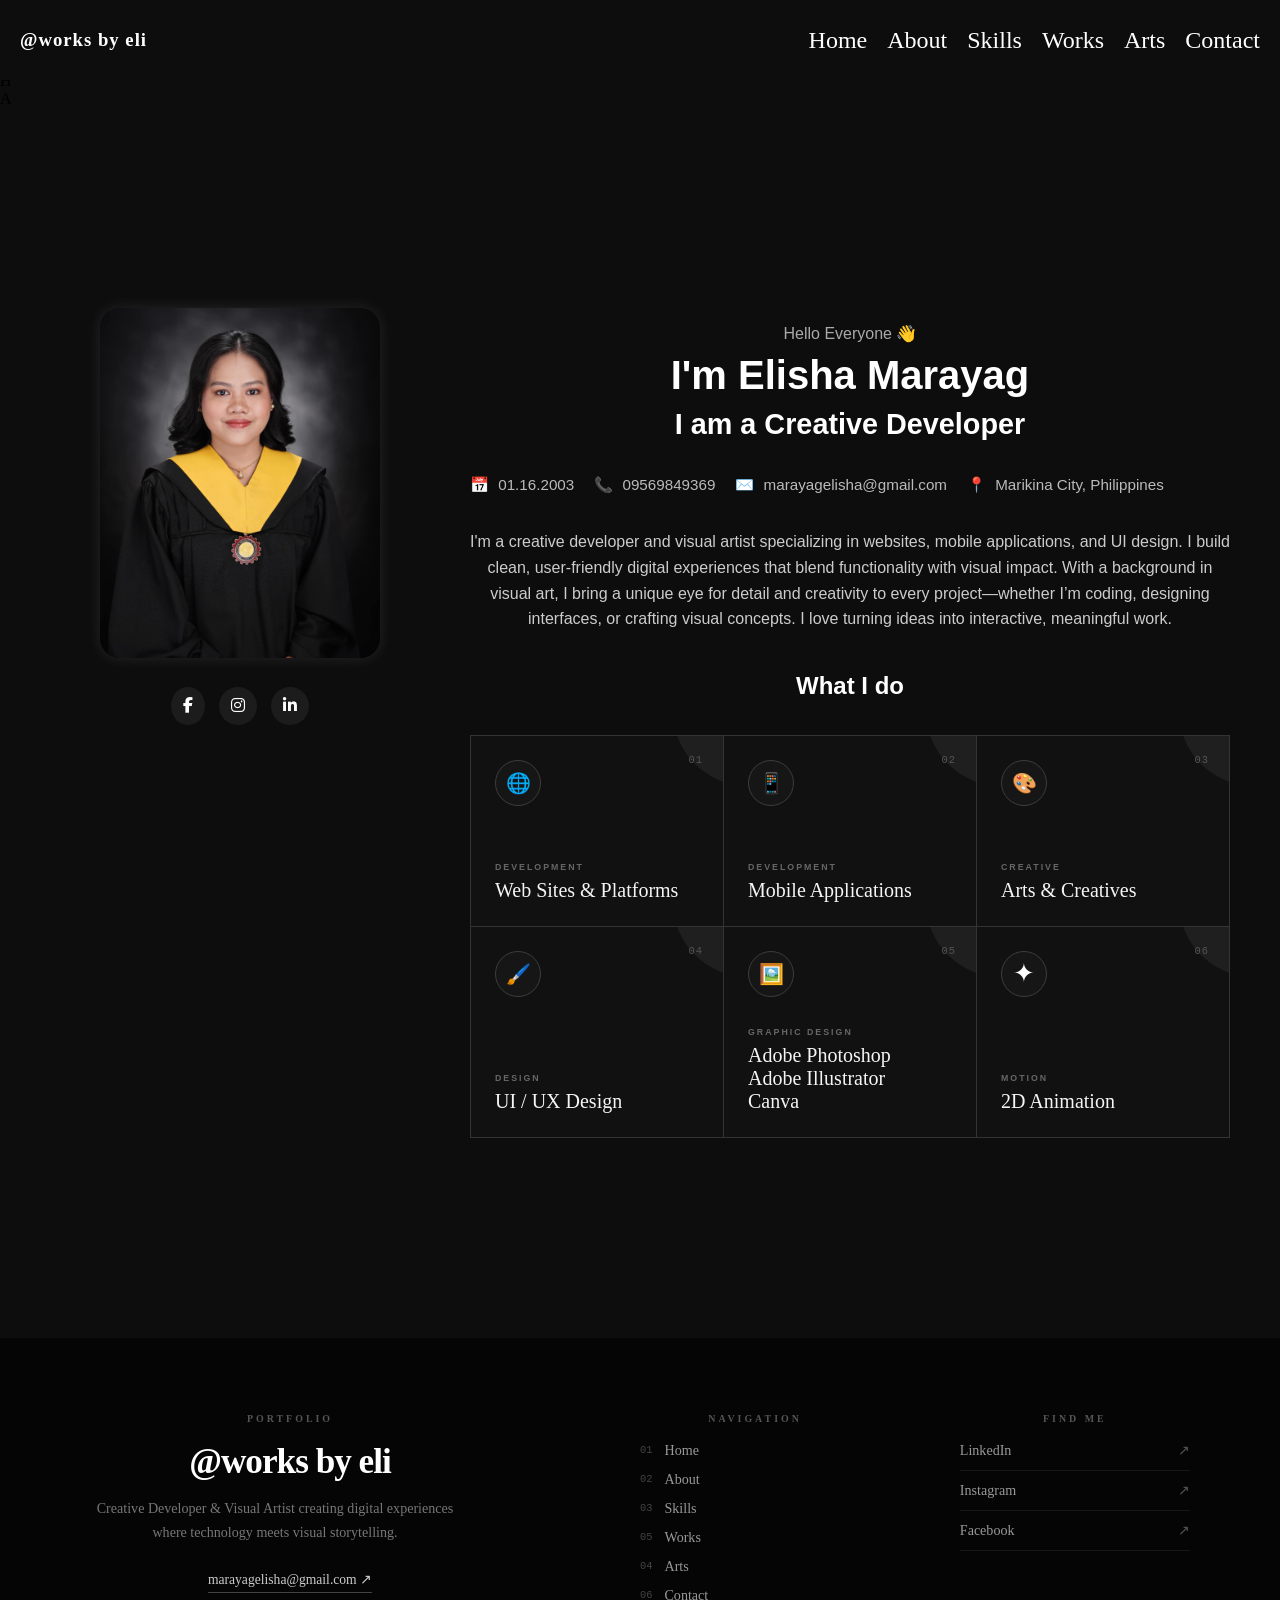
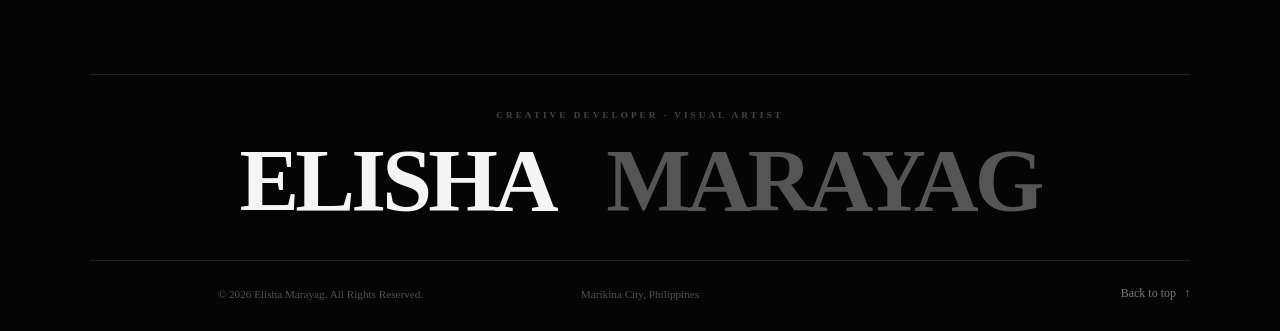
==== commit 046ccbfc: "modified" ====
--- a/index.html
+++ b/index.html
@@ -31,8 +31,8 @@
         <li><a href="index.html">Home</a></li>
         <li><a href="about.html">About</a></li>
         <li><a href="skills.html">Skills</a></li>
+        <li><a href="works.html">Works</a></li>
         <li><a href="arts.html">Arts</a></li>
-        <li><a href="works.html">Works</a></li>
         <li><a href="contact.html">Contact</a></li>
       </ul>
     </div>
@@ -59,8 +59,8 @@
         <li><a href="index.html">Home</a></li>
         <li><a href="about.html">About</a></li>
         <li><a href="skills.html">Skills</a></li>
+        <li><a href="works.html">Works</a></li>
         <li><a href="arts.html">Arts</a></li>
-        <li><a href="works.html">Works</a></li>
         <li><a href="contact.html">Contact</a></li>
       </div>
 
@@ -186,11 +186,71 @@
 
         <div class="services">
 
-          <div>🌐 Web Sites and Platforms</div>
-          <div>📱 Mobile Applications</div>
-          <div>🎨 Arts and Creatives</div>
-          <div>🖌️ UI/UX</div>
-          <div>🖼️ Adobe Photoshop</div>
+  <div class="service-card">
+    <span class="service-number">01</span>
+    <span class="service-icon">🌐</span>
+    <div class="service-text">
+      <span class="service-label">DEVELOPMENT</span>
+      <h3>Web Sites & Platforms</h3>
+    </div>
+    <span class="service-arrow">↗</span>
+  </div>
+
+  <div class="service-card">
+    <span class="service-number">02</span>
+    <span class="service-icon">📱</span>
+    <div class="service-text">
+      <span class="service-label">DEVELOPMENT</span>
+      <h3>Mobile Applications</h3>
+    </div>
+    <span class="service-arrow">↗</span>
+  </div>
+
+  <div class="service-card">
+    <span class="service-number">03</span>
+    <span class="service-icon">🎨</span>
+    <div class="service-text">
+      <span class="service-label">CREATIVE</span>
+      <h3>Arts & Creatives</h3>
+    </div>
+    <span class="service-arrow">↗</span>
+  </div>
+
+  <div class="service-card">
+    <span class="service-number">04</span>
+    <span class="service-icon">🖌️</span>
+    <div class="service-text">
+      <span class="service-label">DESIGN</span>
+      <h3>UI / UX Design</h3>
+    </div>
+    <span class="service-arrow">↗</span>
+  </div>
+
+  <div class="service-card">
+    <span class="service-number">05</span>
+    <span class="service-icon">🖼️</span>
+    <div class="service-text">
+      <span class="service-label">GRAPHIC DESIGN</span>
+      <h3>Adobe Photoshop</h3>
+      <h3>Adobe Illustrator</h3>
+      <h3>Canva</h3>
+
+
+    </div>
+    <span class="service-arrow">↗</span>
+  </div>
+
+  <div class="service-card">
+    <span class="service-number">06</span>
+    <span class="service-icon">✦</span>
+    <div class="service-text">
+      <span class="service-label">MOTION</span>
+      <h3>2D Animation</h3>
+    </div>
+    <span class="service-arrow">↗</span>
+  </div>
+
+</div>
 
         </div>
 
@@ -259,14 +319,14 @@
             Skills
           </a>
 
+          <a href="works.html">
+            <span>05</span>
+            Works
+          </a>
+
           <a href="arts.html">
             <span>04</span>
             Arts
-          </a>
-
-          <a href="works.html">
-            <span>05</span>
-            Works
           </a>
 
           <a href="contact.html">
--- a/style.css
+++ b/style.css
@@ -68,39 +68,57 @@
    HAMBURGER MENU
 ========================================= */
 
+/* =====================================================
+   MOBILE / HAMBURGER NAVIGATION
+===================================================== */
+
 #hamburger-nav {
   display: none;
-}
-
-
-/* Hamburger container */
+
+  position: relative;
+  z-index: 9999;
+
+  background-color: #0d0d0d;
+}
+
+
+/* =====================================================
+   HAMBURGER CONTAINER
+===================================================== */
 
 .hamburger-menu {
   position: relative;
-  display: inline-block;
-}
-
-
-/* Hamburger icon */
+
+  display: inline-flex;
+  align-items: center;
+
+  z-index: 9999;
+}
+
+
+/* =====================================================
+   HAMBURGER ICON
+===================================================== */
 
 .hamburger-icon {
+  width: 30px;
+  height: 24px;
+
+  margin-right: 10px;
+
   display: flex;
   flex-direction: column;
   justify-content: space-between;
 
-  width: 30px;
-  height: 24px;
-
-  margin-right: 10px;
+  position: relative;
 
   cursor: pointer;
 
-  position: relative;
-  z-index: 1001;
-}
-
-
-/* White hamburger lines */
+  z-index: 10001;
+}
+
+
+/* WHITE HAMBURGER LINES */
 
 .hamburger-icon span {
   display: block;
@@ -108,116 +126,165 @@
   width: 100%;
   height: 2px;
 
-  background-color: #ffffff;
-
-  border-radius: 2px;
-
-  transition: all 0.3s ease-in-out;
-}
-
-
-/* =========================================
+  background-color: #ffffff !important;
+
+  border-radius: 10px;
+
+  opacity: 1;
+
+  transition:
+    transform 0.3s ease,
+    opacity 0.3s ease,
+    background-color 0.3s ease;
+}
+
+
+/* =====================================================
    DROPDOWN MENU
-========================================= */
+===================================================== */
 
 .menu-links {
   position: absolute;
 
-  top: calc(100% + 15px);
-  right: 0;
-
-  width: 220px;
-
+  top: calc(100% + 20px);
+  right: 10px;
+
+  width: 230px;
+
+  padding: 8px;
+
+  background-color: #0d0d0d;
+
+  border: 1px solid #333333;
+  border-radius: 12px;
+
+  box-shadow:
+    0 20px 50px rgba(0, 0, 0, 0.65),
+    0 0 0 1px rgba(255, 255, 255, 0.03);
+
+  /* CLOSED STATE */
   max-height: 0;
-
-  overflow: hidden;
-
-  /* Almost black background */
-  background-color: #0d0d0d;
-
-  border-radius: 10px;
 
   opacity: 0;
   visibility: hidden;
 
+  overflow: hidden;
+
+  transform: translateY(-10px);
+
+  pointer-events: none;
+
   transition:
-    max-height 0.3s ease-in-out,
-    opacity 0.3s ease-in-out,
-    visibility 0.3s ease-in-out;
-
-  z-index: 1000;
-}
-
-
-/* Menu list */
+    max-height 0.35s ease,
+    opacity 0.25s ease,
+    transform 0.3s ease,
+    visibility 0.3s ease;
+
+  z-index: 10000;
+}
+
+
+/* =====================================================
+   MENU LIST
+===================================================== */
 
 .menu-links ul {
-  margin: 0;
-  padding: 10px 0;
-}
-
-
-/* Remove bullets */
-
-.menu-links li {
-  list-style: none;
+  width: 100%;
 
   margin: 0;
   padding: 0;
 }
 
 
-/* Menu links */
+/* REMOVE BULLETS */
+
+.menu-links li {
+  width: 100%;
+
+  margin: 0;
+  padding: 0;
+
+  list-style: none;
+}
+
+
+/* =====================================================
+   MENU LINKS
+===================================================== */
 
 .menu-links a {
+  width: 100%;
+
   display: block;
 
-  width: 100%;
-
-  padding: 14px 20px;
-
-  color: #ffffff;
-
-  text-align: center;
-
-  font-size: 1.1rem;
+  padding: 14px 18px;
+
+  color: #ffffff !important;
+
+  background-color: transparent;
+
+  font-size: 1rem;
   font-weight: 500;
 
+  line-height: 1.2;
+
+  text-align: left;
+
   text-decoration: none;
 
+  border-radius: 7px;
+
+  opacity: 1 !important;
+
   transition:
-    background-color 0.2s ease,
-    color 0.2s ease;
-}
-
-
-/* Hover effect */
+    background-color 0.25s ease,
+    color 0.25s ease,
+    padding-left 0.25s ease;
+}
+
+
+/* HOVER */
 
 .menu-links a:hover {
-  background-color: #1c1c1c;
-
-  color: #ffffff;
-}
-
-
-/* =========================================
+  padding-left: 24px;
+
+  background-color: #1f1f1f;
+
+  color: #ffffff !important;
+}
+
+
+/* SMALL LINE BETWEEN LINKS */
+
+.menu-links li:not(:last-child) {
+  border-bottom: 1px solid #1f1f1f;
+}
+
+
+/* =====================================================
    OPEN MENU
-========================================= */
+===================================================== */
 
 .menu-links.open {
-  max-height: 500px;
+  max-height: 600px;
 
   opacity: 1;
   visibility: visible;
-}
-
-
-/* =========================================
-   HAMBURGER → X ANIMATION
-========================================= */
+
+  transform: translateY(0);
+
+  pointer-events: auto;
+}
+
+
+/* =====================================================
+   HAMBURGER → X
+===================================================== */
 
 .hamburger-icon.open span:first-child {
   transform: rotate(45deg) translate(8px, 7px);
+
+  background-color: #ffffff !important;
 }
 
 .hamburger-icon.open span:nth-child(2) {
@@ -226,66 +293,100 @@
 
 .hamburger-icon.open span:last-child {
   transform: rotate(-45deg) translate(8px, -7px);
-}
-#loader-container {
-  position: fixed;
-  top: 0;
-  left: 0;
-  width: 100%;
-  height: 100%;
-  background-color: #ffffff;
-  display: flex;
-  justify-content: center;
-  align-items: center;
-  z-index: 9999;
-}
-
-.loader {
-  display: flex;
-  align-items: center;
-}
-
-.loader-letter {
-  font-size: 24px;
-  font-weight: bold;
-  margin-right: 5px;
-  opacity: 0;
-  visibility: hidden;
-}
-
-@keyframes fadeIn {
-  0% {
-    opacity: 0;
-    visibility: hidden;
-  }
-  100% {
-    opacity: 1;
-    visibility: visible;
-  }
-}
-
-.loader-letter:nth-child(1) {
-  animation: fadeIn 0.5s ease forwards 0.5s;
-}
-
-.loader-letter:nth-child(2) {
-  animation: fadeIn 0.5s ease forwards 1s;
-}
-
-.loader-letter:nth-child(3) {
-  animation: fadeIn 0.5s ease forwards 1.5s;
-}
-
-.loader-letter:nth-child(4) {
-  animation: fadeIn 0.5s ease forwards 2s;
-}
-
-.loader-letter:nth-child(5) {
-  animation: fadeIn 0.5s ease forwards 2.5s;
-}
-
-.loader-letter:nth-child(6) {
-  animation: fadeIn 0.5s ease forwards 3s;
+
+  background-color: #ffffff !important;
+}
+
+
+/* =====================================================
+   MOBILE NAV LOGO
+===================================================== */
+
+#hamburger-nav .logo,
+#hamburger-nav .logo h3 {
+  color: #ffffff !important;
+}
+
+
+/* =====================================================
+   MOBILE DISPLAY
+===================================================== */
+
+@media screen and (max-width: 900px) {
+
+  /* Hide desktop navigation */
+
+  #desktop-nav {
+    display: none;
+  }
+
+
+  /* Show hamburger navigation */
+
+  #hamburger-nav {
+    width: 100%;
+
+    display: flex;
+
+    align-items: center;
+    justify-content: space-between;
+
+    padding: 20px 25px;
+
+    background-color: #0d0d0d;
+
+    position: relative;
+
+    z-index: 9999;
+  }
+
+
+  #hamburger-nav .logo h3 {
+    margin: 0;
+
+    color: #ffffff !important;
+  }
+
+}
+
+
+/* =====================================================
+   SMALL PHONES
+===================================================== */
+
+@media screen and (max-width: 600px) {
+
+  #hamburger-nav {
+    padding: 18px 20px;
+  }
+
+  .hamburger-icon {
+    margin-right: 0;
+  }
+
+  .menu-links {
+    right: 0;
+
+    width: 220px;
+  }
+
+}
+
+
+/* =====================================================
+   VERY SMALL PHONES
+===================================================== */
+
+@media screen and (max-width: 380px) {
+
+  #hamburger-nav {
+    padding: 16px;
+  }
+
+  .menu-links {
+    width: 205px;
+  }
+
 }
 
 /*PROFILE SECTION*/
@@ -385,19 +486,411 @@
   font-size: 1.5rem;
 }
 
+/* =====================================================
+   SERVICES / WHAT I DO
+===================================================== */
+
 .services {
+  width: 100%;
+
   display: grid;
-  grid-template-columns: repeat(auto-fit, minmax(220px, 1fr));
-  gap: 20px;
-}
-
-.services div {
-  background-color: #1c1c1c;
-  padding: 15px;
-  border-radius: 12px;
-  font-size: 0.95rem;
+  grid-template-columns: repeat(3, minmax(0, 1fr));
+
+  gap: 1px;
+
+  margin-top: 35px;
+
+  background-color: #343434;
+
+  border: 1px solid #343434;
+
+  overflow: hidden;
+}
+
+
+/* =====================================================
+   SERVICE CARD
+===================================================== */
+
+.services .service-card {
+  position: relative;
+
+  min-width: 0;
+  min-height: 190px;
+
+  display: flex;
+  flex-direction: column;
+
+  justify-content: space-between;
+
+  padding: 24px;
+
+  background-color: #111111;
+
   color: #ffffff;
-  text-align: center;
+
+  border-radius: 0;
+
+  text-align: left;
+
+  overflow: hidden;
+
+  cursor: default;
+
+  transition:
+    background-color 0.35s ease,
+    transform 0.35s ease;
+}
+
+
+/* subtle light effect */
+
+.services .service-card::before {
+  content: "";
+
+  position: absolute;
+
+  width: 150px;
+  height: 150px;
+
+  top: -100px;
+  right: -100px;
+
+  border-radius: 50%;
+
+  background-color: rgba(255, 255, 255, 0.06);
+
+  transition:
+    width 0.5s ease,
+    height 0.5s ease,
+    top 0.5s ease,
+    right 0.5s ease;
+}
+
+
+.services .service-card:hover::before {
+  width: 260px;
+  height: 260px;
+
+  top: -120px;
+  right: -90px;
+}
+
+
+.services .service-card:hover {
+  background-color: #181818;
+}
+
+
+
+/* =====================================================
+   NUMBER
+===================================================== */
+
+.service-number {
+  position: absolute;
+
+  top: 18px;
+  right: 20px;
+
+  color: #555555;
+
+  font-family: monospace;
+
+  font-size: 0.65rem;
+
+  letter-spacing: 1px;
+
+  transition: color 0.3s ease;
+}
+
+
+.service-card:hover .service-number {
+  color: #aaaaaa;
+}
+
+
+
+/* =====================================================
+   ICON
+===================================================== */
+
+.service-icon {
+  position: relative;
+
+  z-index: 2;
+
+  width: 46px;
+  height: 46px;
+
+  display: flex;
+
+  align-items: center;
+  justify-content: center;
+
+  border: 1px solid #3d3d3d;
+
+  border-radius: 50%;
+
+  background-color: #161616;
+
+  font-size: 1.25rem;
+
+  transition:
+    transform 0.4s ease,
+    background-color 0.4s ease,
+    border-color 0.4s ease;
+}
+
+
+.service-card:hover .service-icon {
+  transform: rotate(-8deg) scale(1.08);
+
+  background-color: #ffffff;
+
+  border-color: #ffffff;
+}
+
+
+
+/* =====================================================
+   TEXT
+===================================================== */
+
+.service-text {
+  position: relative;
+
+  z-index: 2;
+
+  margin-top: 30px;
+}
+
+
+.service-label {
+  display: block;
+
+  margin-bottom: 7px;
+
+  color: #666666;
+
+  font-size: 0.55rem;
+  font-weight: 700;
+
+  letter-spacing: 2px;
+
+  text-transform: uppercase;
+
+  transition: color 0.3s ease;
+}
+
+
+.service-card:hover .service-label {
+  color: #999999;
+}
+
+
+.service-text h3 {
+  max-width: 190px;
+
+  margin: 0;
+
+  color: #f5f5f5;
+
+  font-family: Georgia, "Times New Roman", serif;
+
+  font-size: 1.25rem;
+  font-weight: 400;
+
+  line-height: 1.15;
+
+  transition:
+    color 0.3s ease,
+    transform 0.3s ease;
+}
+
+
+.service-card:hover .service-text h3 {
+  color: #ffffff;
+
+  transform: translateX(4px);
+}
+
+
+
+/* =====================================================
+   ARROW
+===================================================== */
+
+.service-arrow {
+  position: absolute;
+
+  right: 20px;
+  bottom: 20px;
+
+  z-index: 2;
+
+  color: #555555;
+
+  font-size: 1rem;
+
+  opacity: 0;
+
+  transform: translate(-5px, 5px);
+
+  transition:
+    opacity 0.3s ease,
+    transform 0.3s ease,
+    color 0.3s ease;
+}
+
+
+.service-card:hover .service-arrow {
+  opacity: 1;
+
+  color: #ffffff;
+
+  transform: translate(0, 0);
+}
+
+
+
+/* =====================================================
+   ANIMATION CARD SPECIAL EFFECT
+===================================================== */
+
+.service-card:last-child .service-icon {
+  font-family: Georgia, "Times New Roman", serif;
+
+  font-size: 1.6rem;
+}
+
+
+.service-card:last-child:hover .service-icon {
+  animation: animationSpark 1.2s ease-in-out infinite;
+}
+
+
+@keyframes animationSpark {
+
+  0%,
+  100% {
+    transform: rotate(0deg) scale(1);
+  }
+
+  50% {
+    transform: rotate(90deg) scale(1.12);
+  }
+
+}
+
+
+
+/* =====================================================
+   TABLET
+===================================================== */
+
+@media screen and (max-width: 900px) {
+
+  .services {
+    grid-template-columns: repeat(2, minmax(0, 1fr));
+  }
+
+
+  .services .service-card {
+    min-height: 180px;
+
+    padding: 22px;
+  }
+
+}
+
+
+
+/* =====================================================
+   MOBILE
+===================================================== */
+
+@media screen and (max-width: 600px) {
+
+  .services {
+    grid-template-columns: 1fr;
+
+    gap: 1px;
+
+    margin-top: 30px;
+  }
+
+
+  .services .service-card {
+    min-height: 145px;
+
+    padding: 20px;
+  }
+
+
+  .service-icon {
+    width: 42px;
+    height: 42px;
+
+    font-size: 1.1rem;
+  }
+
+
+  .service-text {
+    margin-top: 25px;
+  }
+
+
+  .service-text h3 {
+    max-width: 230px;
+
+    font-size: 1.15rem;
+  }
+
+
+  .service-arrow {
+    opacity: 1;
+
+    right: 20px;
+    bottom: 20px;
+
+    transform: none;
+  }
+
+}
+
+
+
+/* =====================================================
+   VERY SMALL MOBILE
+===================================================== */
+
+@media screen and (max-width: 380px) {
+
+  .services .service-card {
+    min-height: 135px;
+
+    padding: 18px;
+  }
+
+
+  .service-number {
+    top: 16px;
+    right: 17px;
+  }
+
+
+  .service-text h3 {
+    font-size: 1.05rem;
+  }
+
+
+  .service-label {
+    font-size: 0.5rem;
+
+    letter-spacing: 1.5px;
+  }
+
 }
 /*ABOUT SECTION*/
 #about {
@@ -1148,267 +1641,2023 @@
     padding: 25px 18px;
   }
 }
-/*WORKS SECTION*/
+/* =====================================================
+   WORKS SECTION
+===================================================== */
+
 #works {
+  width: 100%;
+  min-height: 100vh;
+
+  padding: 100px 30px 120px;
+
+  background-color: #0a0a0a;
+
+  color: #ffffff;
+
+  font-family: "Segoe UI", sans-serif;
+
+  box-sizing: border-box;
+
+  overflow: hidden;
+}
+
+#works *,
+#works *::before,
+#works *::after {
+  box-sizing: border-box;
+}
+
+
+.works-wrapper {
+  width: 100%;
+  max-width: 1200px;
+
+  margin: 0 auto;
+}
+
+
+
+/* =====================================================
+   MAIN HEADER
+===================================================== */
+
+.works-header {
+  width: 100%;
+  max-width: 750px;
+
+  margin: 0 auto 100px;
+
+  text-align: center;
+}
+
+
+.works-eyebrow {
+  margin: 0 0 15px;
+
+  color: #777777;
+
+  font-size: 0.65rem;
+  font-weight: 700;
+
+  letter-spacing: 4px;
+
+  text-transform: uppercase;
+}
+
+
+.works-header h1 {
+  margin: 0 0 20px;
+
+  color: #ffffff;
+
+  font-size: clamp(3rem, 6vw, 5rem);
+  font-weight: 600;
+
+  line-height: 1;
+
+  letter-spacing: -3px;
+}
+
+
+.works-header h1 span {
+  color: #666666;
+}
+
+
+.works-intro {
+  width: 100%;
+  max-width: 600px;
+
+  margin: 0 auto;
+
+  color: #888888;
+
+  font-size: 0.95rem;
+
+  line-height: 1.7;
+}
+
+
+
+/* =====================================================
+   PROJECT GROUP
+===================================================== */
+
+.works-group {
+  width: 100%;
+}
+
+
+
+/* =====================================================
+   GROUP HEADER
+===================================================== */
+
+.works-group-header {
+  width: 100%;
+
+  display: grid;
+
+  grid-template-columns: 110px 1fr auto;
+
+  align-items: end;
+
+  gap: 30px;
+
+  margin-bottom: 35px;
+
+  padding: 0 0 30px;
+
+  border-bottom: 1px solid #333333;
+}
+
+
+
+/* LARGE COLLECTION NUMBER */
+
+.works-group-number {
+  color: #292929;
+
+  font-family: Georgia, "Times New Roman", serif;
+
+  font-size: clamp(4rem, 7vw, 7rem);
+
+  line-height: 0.75;
+
+  letter-spacing: -5px;
+}
+
+
+
+/* GROUP TITLE */
+
+.works-group-title p {
+  margin: 0 0 8px;
+
+  color: #666666;
+
+  font-family: monospace;
+
+  font-size: 0.6rem;
+  font-weight: 700;
+
+  letter-spacing: 3px;
+
+  text-transform: uppercase;
+}
+
+
+.works-group-title h2 {
+  margin: 0;
+
+  color: #f5f5f5;
+
+  font-family: Georgia, "Times New Roman", serif;
+
+  font-size: clamp(2.2rem, 4vw, 4rem);
+  font-weight: 400;
+
+  line-height: 0.95;
+
+  letter-spacing: -2px;
+}
+
+
+.works-group-title h2 span {
+  color: #5d5d5d;
+
+  font-style: italic;
+}
+
+
+
+/* PROJECT COUNT */
+
+.works-group-count {
+  padding-bottom: 5px;
+
+  color: #555555;
+
+  font-family: monospace;
+
+  font-size: 0.6rem;
+
+  letter-spacing: 2px;
+
+  white-space: nowrap;
+}
+
+
+
+/* =====================================================
+   PROJECT LIST
+===================================================== */
+
+.works-container {
+  width: 100%;
+
+  display: flex;
+  flex-direction: column;
+
+  gap: 8px;
+}
+
+
+
+/* =====================================================
+   PROJECT ROW
+===================================================== */
+
+.work-box {
+  width: 100%;
+  min-height: 260px;
+
+  position: relative;
+
+  display: grid;
+
+  grid-template-columns:
+    minmax(320px, 0.95fr)
+    minmax(400px, 1.15fr)
+    145px;
+
   background-color: #0d0d0d;
-  padding: 100px 20px;
-  font-family: 'Segoe UI', sans-serif;
-}
-
-#works .section__text__p1,
-#works .title {
-  color: #ffffff;
-  text-align: center;
-}
-
-#works .title {
+
+  border: 1px solid #292929;
+
+  cursor: pointer;
+
+  overflow: hidden;
+
+  transition:
+    background-color 0.35s ease,
+    border-color 0.35s ease,
+    transform 0.35s ease,
+    box-shadow 0.35s ease;
+}
+
+
+.work-box:hover {
+  background-color: #111111;
+
+  border-color: #4a4a4a;
+
+  transform: translateY(-2px);
+
+  box-shadow:
+    0 15px 40px rgba(0, 0, 0, 0.25);
+}
+
+
+
+/* =====================================================
+   IMAGE
+===================================================== */
+
+.work-image-area {
+  position: relative;
+
+  width: 100%;
+  min-width: 0;
+
+  overflow: hidden;
+
+  background-color: #111111;
+}
+
+
+.work-photo {
+  width: 100%;
+  height: 100%;
+
+  min-height: 260px;
+
+  display: block;
+
+  object-fit: cover;
+
+  filter:
+    saturate(0.8)
+    brightness(0.8);
+
+  transition:
+    transform 0.6s cubic-bezier(0.22, 1, 0.36, 1),
+    filter 0.4s ease;
+}
+
+
+.work-box:hover .work-photo {
+  transform: scale(1.05);
+
+  filter:
+    saturate(1)
+    brightness(0.95);
+}
+
+
+
+/* IMAGE GRADIENT */
+
+.work-image-area::after {
+  content: "";
+
+  position: absolute;
+
+  inset: 0;
+
+  z-index: 1;
+
+  background:
+    linear-gradient(
+      90deg,
+      rgba(0, 0, 0, 0.05),
+      rgba(0, 0, 0, 0.05) 60%,
+      rgba(0, 0, 0, 0.45)
+    );
+
+  pointer-events: none;
+}
+
+
+
+/* =====================================================
+   IMAGE CATEGORY
+===================================================== */
+
+.work-image-label {
+  position: absolute;
+
+  top: 20px;
+  left: 20px;
+
+  z-index: 3;
+
+  max-width: 130px;
+
+  color: rgba(255, 255, 255, 0.75);
+
+  font-size: 0.58rem;
   font-weight: 700;
-  font-size: 2.5rem;
-  margin-bottom: 40px;
-}
-
-/* Instagram-style grid */
-.works-container {
-  display: grid;
-  grid-template-columns: repeat(3, 1fr);
-  gap: 4px;
-  max-width: 950px;
-  margin: 0 auto;
-}
-
-.work-box {
-  width: 100%;
-}
-
-/* Square Instagram post */
-.work-image-container {
-  position: relative;
-  width: 100%;
-  aspect-ratio: 1 / 1;
-  overflow: hidden;
-  background: #1c1c1c;
-  cursor: pointer;
-}
-
-.work-photo {
-  width: 100%;
-  height: 100%;
-  object-fit: cover;
-  display: block;
-  transition: transform 0.3s ease;
-}
-
-/* Dark overlay */
-.work-description-hover {
+
+  line-height: 1.4;
+
+  letter-spacing: 2px;
+
+  text-transform: uppercase;
+}
+
+
+
+/* =====================================================
+   IMAGE ICON
+===================================================== */
+
+.work-image-icon {
   position: absolute;
-  inset: 0;
-
-  display: flex;
-  justify-content: center;
-  align-items: center;
-
-  padding: 20px;
-  background: rgba(0, 0, 0, 0.65);
-  color: white;
-
-  text-align: center;
-  font-size: 0.95rem;
-
-  opacity: 0;
-  transition: opacity 0.3s ease;
-}
-
-.work-image-container:hover .work-description-hover {
-  opacity: 1;
-}
-
-.work-image-container:hover .work-photo {
-  transform: scale(1.04);
-}
-
-
-/* =========================
-   ARTWORK MODAL
-   ========================= */
-
-   .modal-buttons {
+
+  left: 20px;
+  bottom: 20px;
+
+  z-index: 3;
+
+  width: 35px;
+  height: 35px;
+
   display: flex;
   align-items: center;
-  gap: 12px;
-
-  margin-top: 25px;
-
+  justify-content: center;
+
+  border: 1px solid rgba(255, 255, 255, 0.4);
+  border-radius: 50%;
+
+  color: #ffffff;
+
+  font-size: 0.85rem;
+
+  transition:
+    background-color 0.3s ease,
+    color 0.3s ease,
+    transform 0.3s ease;
+}
+
+
+.work-box:hover .work-image-icon {
+  background-color: #ffffff;
+
+  color: #000000;
+
+  transform: rotate(45deg);
+}
+
+
+
+/* =====================================================
+   PROJECT CONTENT
+===================================================== */
+
+.work-content {
+  min-width: 0;
+
+  display: grid;
+
+  grid-template-columns: 85px 1fr;
+
+  gap: 20px;
+
+  align-items: center;
+
+  padding: 35px 30px;
+}
+
+
+
+/* =====================================================
+   PROJECT NUMBER
+===================================================== */
+
+.work-number {
+  align-self: start;
+
+  color: #252525;
+
+  font-family: Georgia, "Times New Roman", serif;
+
+  font-size: clamp(3.8rem, 5vw, 5rem);
+
+  line-height: 0.9;
+
+  transition: color 0.35s ease;
+}
+
+
+.work-box:hover .work-number {
+  color: #454545;
+}
+
+
+
+/* =====================================================
+   PROJECT INFORMATION
+===================================================== */
+
+.work-information {
+  min-width: 0;
+}
+
+
+.work-category {
+  margin: 0 0 7px;
+
+  color: #777777;
+
+  font-size: 0.58rem;
+  font-weight: 700;
+
+  letter-spacing: 2.5px;
+
+  text-transform: uppercase;
+}
+
+
+.work-information h2 {
+  margin: 0 0 10px;
+
+  color: #f5f5f5;
+
+  font-family: Georgia, "Times New Roman", serif;
+
+  font-size: clamp(1.4rem, 2.2vw, 2rem);
+  font-weight: 500;
+
+  line-height: 1.15;
+
+  transition: color 0.3s ease;
+}
+
+
+.work-box:hover .work-information h2 {
+  color: #ffffff;
+}
+
+
+.work-description {
+  width: 100%;
+  max-width: 500px;
+
+  margin: 0 0 18px;
+
+  color: #888888;
+
+  font-size: 0.84rem;
+
+  line-height: 1.65;
+}
+
+
+
+/* =====================================================
+   TAGS
+===================================================== */
+
+.work-tags {
+  display: flex;
   flex-wrap: wrap;
-}
-
-.project-button {
+
+  gap: 7px;
+}
+
+
+.work-tags span {
   display: inline-block;
 
-  padding: 10px 18px;
-
-  border: 1px solid white;
-  border-radius: 6px;
-
-  background: transparent;
-  color: white;
-
-  text-decoration: none;
-  font-size: 0.9rem;
+  padding: 5px 10px;
+
+  border: 1px solid #444444;
+  border-radius: 100px;
+
+  color: #aaaaaa;
+
+  font-size: 0.65rem;
+
+  white-space: nowrap;
+
+  transition:
+    color 0.3s ease,
+    border-color 0.3s ease,
+    background-color 0.3s ease;
+}
+
+
+.work-box:hover .work-tags span {
+  border-color: #666666;
+
+  color: #dddddd;
+}
+
+
+
+/* =====================================================
+   VIEW PROJECT
+===================================================== */
+
+.work-action {
+  min-width: 0;
+
+  display: flex;
+
+  align-items: center;
+  justify-content: space-between;
+
+  gap: 15px;
+
+  padding: 30px 22px;
+
+  border-left: 1px solid #292929;
+
+  color: #777777;
+
+  transition:
+    color 0.3s ease,
+    border-color 0.3s ease;
+}
+
+
+.work-action > span {
+  font-size: 0.65rem;
   font-weight: 600;
 
-  cursor: pointer;
-
-  transition: all 0.3s ease;
-}
-
-.project-button:hover {
-  background: white;
-  color: black;
-}
+  line-height: 1.35;
+
+  letter-spacing: 1px;
+}
+
+
+.work-arrow {
+  flex-shrink: 0;
+
+  width: 42px;
+  height: 42px;
+
+  display: flex;
+  align-items: center;
+  justify-content: center;
+
+  border: 1px solid #555555;
+  border-radius: 50%;
+
+  color: #bbbbbb;
+
+  font-size: 1.1rem;
+
+  transition:
+    background-color 0.3s ease,
+    color 0.3s ease,
+    border-color 0.3s ease,
+    transform 0.3s ease;
+}
+
+
+.work-box:hover .work-action {
+  color: #ffffff;
+
+  border-color: #444444;
+}
+
+
+.work-box:hover .work-arrow {
+  background-color: #ffffff;
+
+  border-color: #ffffff;
+
+  color: #000000;
+
+  transform: translateX(4px);
+}
+
+
+
+/* =====================================================
+   COLLECTION DIVIDER
+===================================================== */
+
+.works-collection-divider {
+  width: 100%;
+
+  display: grid;
+
+  grid-template-columns: auto 1fr auto;
+
+  align-items: center;
+
+  gap: 20px;
+
+  margin: 120px 0;
+
+  color: #454545;
+}
+
+
+.works-collection-divider span {
+  font-family: monospace;
+
+  font-size: 0.55rem;
+
+  letter-spacing: 2px;
+
+  white-space: nowrap;
+}
+
+
+.works-collection-divider div {
+  width: 100%;
+  height: 1px;
+
+  background:
+    linear-gradient(
+      90deg,
+      #252525,
+      #555555,
+      #252525
+    );
+}
+
+
+
+/* =====================================================
+   DESIGN COLLECTION
+===================================================== */
+
+.works-group-design .works-group-number {
+  color: #333333;
+}
+
+
+
+/* =====================================================
+   VERTICAL POSTERS
+===================================================== */
+
+.poster-project .work-image-area {
+  background-color: #121212;
+}
+
+
+.poster-project .work-photo {
+  object-fit: contain;
+  object-position: center;
+
+  padding: 8px;
+}
+
+
+
+/* COFFEE */
+
+.coffee-project .work-image-area {
+  background-color: #160b06;
+}
+
+
+
+/* CLOWN */
+
+.clown-project .work-image-area {
+  background-color: #0d1f38;
+}
+
+
+
+/* =====================================================
+   END OF WORK
+===================================================== */
+
+.works-end {
+  width: 100%;
+
+  display: grid;
+
+  grid-template-columns:
+    auto 1fr auto;
+
+  align-items: center;
+
+  gap: 20px;
+
+  margin-top: 100px;
+
+  padding: 22px 0;
+
+  border-top: 1px solid #292929;
+  border-bottom: 1px solid #292929;
+}
+
+
+.works-end span {
+  color: #555555;
+
+  font-family: monospace;
+
+  font-size: 0.58rem;
+
+  letter-spacing: 2px;
+
+  white-space: nowrap;
+}
+
+
+.works-end div {
+  width: 100%;
+  height: 1px;
+
+  background-color: #252525;
+}
+
+
+
+/* =====================================================
+   MODAL
+===================================================== */
 
 .art-modal {
+  position: fixed;
+
+  inset: 0;
+
+  z-index: 99999;
+
   display: none;
-  position: fixed;
-  z-index: 9999;
-  inset: 0;
-
-  background: rgba(0, 0, 0, 0.9);
-
+
+  align-items: center;
   justify-content: center;
-  align-items: center;
-
-  padding: 30px;
-}
+
+  padding: 35px;
+
+  background-color: rgba(0, 0, 0, 0.92);
+
+  backdrop-filter: blur(8px);
+  -webkit-backdrop-filter: blur(8px);
+}
+
 
 .art-modal.active {
   display: flex;
 }
 
+
+
+/* =====================================================
+   MODAL CONTENT
+===================================================== */
+
 .modal-content {
+  width: 100%;
+  max-width: 1050px;
+  max-height: 88vh;
+
+  display: grid;
+
+  grid-template-columns:
+    minmax(0, 1.4fr)
+    minmax(300px, 0.6fr);
+
+  background-color: #0d0d0d;
+
+  border: 1px solid #333333;
+
+  color: #ffffff;
+
+  overflow: hidden;
+}
+
+
+
+/* =====================================================
+   MODAL IMAGE
+===================================================== */
+
+.modal-image-container {
+  width: 100%;
+  min-width: 0;
+
   display: flex;
 
-  width: 100%;
-  max-width: 1000px;
-  max-height: 90vh;
-
-  background: #111;
-  color: white;
+  align-items: center;
+  justify-content: center;
+
+  background-color: #050505;
 
   overflow: hidden;
-  border-radius: 5px;
-}
-
-/* Large artwork */
+}
+
+
 .modal-image {
-  width: 65%;
+  width: 100%;
+  height: 100%;
+
+  max-height: 88vh;
+
+  display: block;
+
   object-fit: contain;
-  background: black;
-}
-
-/* Artwork information */
+}
+
+
+
+/* =====================================================
+   MODAL INFO
+===================================================== */
+
 .modal-info {
-  width: 35%;
-  padding: 30px;
+  width: 100%;
+  min-width: 0;
+
+  padding: 45px 35px;
+
+  display: flex;
+  flex-direction: column;
+  justify-content: center;
+
   overflow-y: auto;
 }
 
+
+.modal-project-label {
+  margin: 0 0 12px !important;
+
+  color: #666666 !important;
+
+  font-size: 0.6rem !important;
+  font-weight: 700;
+
+  letter-spacing: 3px;
+
+  text-transform: uppercase;
+}
+
+
 .modal-info h2 {
-  margin-top: 0;
-  font-size: 1.5rem;
-}
-
-.modal-info p {
-  color: #ccc;
-  line-height: 1.6;
-}
-
-/* Close button */
+  margin: 0 0 10px;
+
+  color: #ffffff;
+
+  font-family: Georgia, "Times New Roman", serif;
+
+  font-size: clamp(1.8rem, 3vw, 2.7rem);
+  font-weight: 500;
+
+  line-height: 1.1;
+}
+
+
+.modal-details {
+  margin: 0 0 25px;
+
+  color: #777777 !important;
+
+  font-size: 0.7rem !important;
+  font-weight: 700;
+
+  letter-spacing: 2px;
+
+  text-transform: uppercase;
+}
+
+
+.modal-info > p:not(.modal-details):not(.modal-project-label) {
+  margin: 0;
+
+  color: #aaaaaa;
+
+  font-size: 0.9rem;
+
+  line-height: 1.7;
+}
+
+
+
+/* =====================================================
+   MODAL BUTTONS
+===================================================== */
+
+.modal-buttons {
+  display: flex;
+  flex-wrap: wrap;
+
+  gap: 10px;
+
+  margin-top: 30px;
+}
+
+
+.project-button {
+  min-height: 42px;
+
+  display: inline-flex;
+
+  align-items: center;
+  justify-content: center;
+
+  padding: 10px 17px;
+
+  border: 1px solid #555555;
+
+  background-color: transparent;
+
+  color: #ffffff;
+
+  font-size: 0.75rem;
+  font-weight: 600;
+
+  letter-spacing: 0.5px;
+
+  text-decoration: none;
+
+  transition:
+    background-color 0.3s ease,
+    color 0.3s ease,
+    border-color 0.3s ease,
+    transform 0.3s ease;
+}
+
+
+.project-button:hover {
+  background-color: #ffffff;
+
+  border-color: #ffffff;
+
+  color: #000000;
+
+  transform: translateY(-2px);
+}
+
+
+
+/* =====================================================
+   MODAL CLOSE
+===================================================== */
+
 .modal-close {
+  position: fixed;
+
+  top: 25px;
+  right: 30px;
+
+  z-index: 100000;
+
+  width: 45px;
+  height: 45px;
+
+  display: flex;
+
+  align-items: center;
+  justify-content: center;
+
+  padding: 0;
+
+  border: 1px solid #555555;
+  border-radius: 50%;
+
+  background-color: rgba(10, 10, 10, 0.8);
+
+  color: #ffffff;
+
+  font-family: Arial, sans-serif;
+
+  font-size: 1.8rem;
+  font-weight: 300;
+
+  line-height: 1;
+
+  cursor: pointer;
+
+  transition:
+    background-color 0.3s ease,
+    color 0.3s ease,
+    transform 0.3s ease;
+}
+
+
+.modal-close:hover {
+  background-color: #ffffff;
+
+  color: #000000;
+
+  transform: rotate(90deg);
+}
+
+
+
+/* =====================================================
+   SMALL DESKTOP
+===================================================== */
+
+@media screen and (max-width: 1100px) {
+
+  .work-box {
+    grid-template-columns:
+      minmax(280px, 0.9fr)
+      minmax(350px, 1.1fr)
+      120px;
+  }
+
+
+  .work-content {
+    grid-template-columns: 65px 1fr;
+
+    padding: 30px 25px;
+  }
+
+
+  .work-number {
+    font-size: 3.5rem;
+  }
+
+
+  .work-action {
+    padding: 25px 15px;
+  }
+
+}
+
+
+
+/* =====================================================
+   TABLET
+===================================================== */
+
+@media screen and (max-width: 900px) {
+
+  #works {
+    padding: 80px 25px 100px;
+  }
+
+
+  .works-header {
+    margin-bottom: 80px;
+  }
+
+
+  /* GROUP HEADER */
+
+  .works-group-header {
+    grid-template-columns: 80px 1fr;
+
+    gap: 20px;
+  }
+
+
+  .works-group-number {
+    font-size: 4.5rem;
+  }
+
+
+  .works-group-count {
+    grid-column: 2;
+
+    padding-bottom: 0;
+  }
+
+
+  /* PROJECT */
+
+  .work-box {
+    min-height: auto;
+
+    grid-template-columns:
+      minmax(250px, 0.85fr)
+      minmax(0, 1.15fr);
+  }
+
+
+  .work-image-area {
+    min-height: 280px;
+  }
+
+
+  .work-photo {
+    min-height: 280px;
+  }
+
+
+  .work-content {
+    grid-template-columns: 55px 1fr;
+
+    padding: 30px 25px;
+  }
+
+
+  .work-number {
+    font-size: 3rem;
+  }
+
+
+  .work-action {
+    grid-column: 1 / -1;
+
+    min-height: 60px;
+
+    padding: 15px 20px;
+
+    border-top: 1px solid #292929;
+    border-left: none;
+  }
+
+
+  .work-action > span br {
+    display: none;
+  }
+
+
+  /* DIVIDER */
+
+  .works-collection-divider {
+    margin: 90px 0;
+  }
+
+
+  /* MODAL */
+
+  .modal-content {
+    grid-template-columns: 1fr;
+
+    max-width: 750px;
+
+    overflow-y: auto;
+  }
+
+
+  .modal-image-container {
+    min-height: 350px;
+  }
+
+
+  .modal-image {
+    max-height: 450px;
+  }
+
+}
+
+
+
+/* =====================================================
+   MOBILE
+===================================================== */
+
+@media screen and (max-width: 650px) {
+
+  #works {
+    padding: 65px 16px 80px;
+  }
+
+
+  /* MAIN HEADER */
+
+  .works-header {
+    margin-bottom: 70px;
+  }
+
+
+  .works-eyebrow {
+    font-size: 0.58rem;
+
+    letter-spacing: 3px;
+  }
+
+
+  .works-header h1 {
+    font-size: clamp(2.5rem, 12vw, 3.5rem);
+
+    letter-spacing: -2px;
+  }
+
+
+  .works-intro {
+    max-width: 420px;
+
+    font-size: 0.88rem;
+  }
+
+
+  /* =================================================
+     GROUP HEADER
+  ================================================= */
+
+  .works-group-header {
+    display: block;
+
+    margin-bottom: 25px;
+
+    padding-bottom: 25px;
+  }
+
+
+  .works-group-number {
+    margin-bottom: 20px;
+
+    font-size: 4rem;
+
+    letter-spacing: -3px;
+  }
+
+
+  .works-group-title p {
+    margin-bottom: 8px;
+
+    font-size: 0.52rem;
+  }
+
+
+  .works-group-title h2 {
+    font-size: clamp(2.2rem, 11vw, 3.2rem);
+
+    letter-spacing: -2px;
+  }
+
+
+  .works-group-count {
+    margin-top: 20px;
+
+    font-size: 0.52rem;
+  }
+
+
+  /* =================================================
+     PROJECTS
+  ================================================= */
+
+  .works-container {
+    gap: 12px;
+  }
+
+
+  .work-box {
+    display: block;
+  }
+
+
+  .work-image-area {
+    width: 100%;
+    height: 230px;
+
+    min-height: 0;
+  }
+
+
+  .work-photo {
+    width: 100%;
+    height: 100%;
+
+    min-height: 0;
+  }
+
+
+  /* VERTICAL POSTERS */
+
+  .poster-project .work-image-area {
+    height: 330px;
+  }
+
+
+  .poster-project .work-photo {
+    width: 100%;
+    height: 100%;
+
+    min-height: 0;
+
+    object-fit: contain;
+  }
+
+
+  /* =================================================
+     INFORMATION
+  ================================================= */
+
+  .work-content {
+    display: grid;
+
+    grid-template-columns: 45px 1fr;
+
+    gap: 15px;
+
+    padding: 25px 20px;
+  }
+
+
+  .work-number {
+    font-size: 2.5rem;
+  }
+
+
+  .work-information h2 {
+    font-size: 1.4rem;
+  }
+
+
+  .work-description {
+    font-size: 0.8rem;
+  }
+
+
+  /* =================================================
+     VIEW PROJECT
+  ================================================= */
+
+  .work-action {
+    display: flex;
+
+    min-height: 60px;
+
+    padding: 12px 20px;
+
+    border-top: 1px solid #292929;
+    border-left: none;
+  }
+
+
+  .work-action > span {
+    font-size: 0.6rem;
+  }
+
+
+  .work-arrow {
+    width: 36px;
+    height: 36px;
+
+    font-size: 0.9rem;
+  }
+
+
+  /* =================================================
+     COLLECTION DIVIDER
+  ================================================= */
+
+  .works-collection-divider {
+    margin: 75px 0;
+
+    gap: 10px;
+  }
+
+
+  .works-collection-divider span {
+    font-size: 0.47rem;
+
+    letter-spacing: 1px;
+  }
+
+
+  /* =================================================
+     END
+  ================================================= */
+
+  .works-end {
+    margin-top: 70px;
+
+    gap: 10px;
+  }
+
+
+  .works-end span {
+    font-size: 0.48rem;
+
+    letter-spacing: 1px;
+  }
+
+
+  /* =================================================
+     MODAL
+  ================================================= */
+
+  .art-modal {
+    padding: 15px;
+  }
+
+
+  .modal-content {
+    max-height: 90vh;
+  }
+
+
+  .modal-image-container {
+    min-height: 230px;
+  }
+
+
+  .modal-image {
+    height: 230px;
+
+    object-fit: contain;
+  }
+
+
+  .modal-info {
+    padding: 30px 22px;
+  }
+
+
+  .modal-info h2 {
+    font-size: 1.8rem;
+  }
+
+
+  .modal-close {
+    top: 12px;
+    right: 12px;
+
+    width: 40px;
+    height: 40px;
+
+    font-size: 1.5rem;
+  }
+
+}
+
+
+
+/* =====================================================
+   VERY SMALL MOBILE
+===================================================== */
+
+@media screen and (max-width: 380px) {
+
+  #works {
+    padding-left: 12px;
+    padding-right: 12px;
+  }
+
+
+  .work-image-area {
+    height: 200px;
+  }
+
+
+  .poster-project .work-image-area {
+    height: 300px;
+  }
+
+
+  .work-content {
+    grid-template-columns: 1fr;
+
+    padding: 22px 18px;
+  }
+
+
+  .work-number {
+    margin-bottom: 5px;
+
+    font-size: 2rem;
+  }
+
+
+  .work-tags span {
+    font-size: 0.58rem;
+  }
+
+
+  .works-group-number {
+    font-size: 3.5rem;
+  }
+
+
+  .works-collection-divider span:last-child {
+    display: none;
+  }
+
+
+  .works-collection-divider {
+    grid-template-columns: auto 1fr;
+  }
+
+
+  .works-end span:last-child {
+    display: none;
+  }
+
+
+  .works-end {
+    grid-template-columns: auto 1fr;
+  }
+
+
+  .modal-info {
+    padding: 25px 18px;
+  }
+
+}
+/* =====================================================
+   VISUAL ART — DARK EXHIBITION GALLERY
+===================================================== */
+
+#visual-art {
+  width: 100%;
+  min-height: 100vh;
+
+  padding: 100px 30px 110px;
+
+  background:
+    radial-gradient(
+      circle at 50% 0%,
+      #151515 0%,
+      #0d0d0d 35%,
+      #080808 100%
+    );
+
+  color: #ffffff;
+
+  font-family: "Segoe UI", sans-serif;
+
+  box-sizing: border-box;
+
+  overflow: hidden;
+}
+
+#visual-art *,
+#visual-art *::before,
+#visual-art *::after {
+  box-sizing: border-box;
+}
+
+
+/* =====================================================
+   MAIN WRAPPER
+===================================================== */
+
+.visual-wrapper {
+  width: 100%;
+  max-width: 1200px;
+
+  margin: 0 auto;
+}
+
+
+/* =====================================================
+   HEADER
+===================================================== */
+
+.visual-header {
+  width: 100%;
+
+  margin-bottom: 70px;
+}
+
+
+/* =====================================================
+   TOP META
+===================================================== */
+
+.visual-header-meta {
+  width: 100%;
+
+  display: flex;
+  justify-content: space-between;
+  align-items: center;
+
+  gap: 20px;
+
+  padding-bottom: 18px;
+
+  border-bottom: 1px solid #292929;
+}
+
+.visual-header-meta span {
+  color: #666666;
+
+  font-family: monospace;
+
+  font-size: 0.65rem;
+
+  letter-spacing: 2px;
+}
+
+
+/* =====================================================
+   HUGE ART ARCHIVE TITLE
+===================================================== */
+
+.visual-title {
+  width: 100%;
+
+  display: flex;
+  align-items: baseline;
+  justify-content: space-between;
+
+  gap: 30px;
+
+  margin: 35px 0;
+
+  color: #ffffff;
+
+  font-family: Georgia, "Times New Roman", serif;
+
+  font-size: clamp(3.8rem, 9vw, 8rem);
+  font-weight: 400;
+
+  line-height: 0.9;
+
+  letter-spacing: clamp(-7px, -0.5vw, -3px);
+}
+
+.visual-title span {
+  color: #4c4c4c;
+
+  font-style: italic;
+}
+
+
+/* =====================================================
+   HEADER BOTTOM
+   Description is centered
+===================================================== */
+
+.visual-header-bottom {
+  position: relative;
+
+  width: 100%;
+
+  min-height: 80px;
+
+  display: flex;
+  align-items: center;
+  justify-content: center;
+
+  padding: 25px 180px 0;
+
+  border-top: 1px solid #292929;
+
+  text-align: center;
+}
+
+
+/* CENTER DESCRIPTION */
+
+.visual-header-bottom p {
+  width: 100%;
+  max-width: 600px;
+
+  margin: 0 auto;
+
+  color: #888888;
+
+  font-size: 0.9rem;
+
+  line-height: 1.8;
+
+  text-align: center;
+}
+
+
+/* YEAR STAYS ON RIGHT */
+
+.visual-year {
   position: absolute;
-  top: 20px;
-  right: 30px;
-
-  color: white;
-  font-size: 40px;
+
+  right: 0;
+  bottom: 8px;
+
+  color: #555555;
+
+  font-family: monospace;
+
+  font-size: 0.62rem;
+
+  letter-spacing: 2px;
+
+  white-space: nowrap;
+}
+
+
+/* =====================================================
+   ART GRID
+===================================================== */
+
+.visual-art-container {
+  width: 100%;
+
+  display: grid;
+
+  grid-template-columns:
+    repeat(3, minmax(0, 1fr));
+
+  gap: 55px 25px;
+}
+
+
+/* =====================================================
+   ART BOX
+===================================================== */
+
+.art-box {
+  width: 100%;
+  min-width: 0;
+
+  position: relative;
+}
+
+
+/* Creates a subtle gallery stagger */
+
+.art-box:nth-child(2),
+.art-box:nth-child(5),
+.art-box:nth-child(8) {
+  transform: translateY(30px);
+}
+
+
+/* =====================================================
+   ART FRAME
+===================================================== */
+
+.art-frame {
+  position: relative;
+
+  width: 100%;
+  height: 410px;
+
+  overflow: hidden;
+
+  background-color: #161616;
 
   cursor: pointer;
-}
-
-
-.github-button {
-  text-decoration: none;
-  background-color: hsl(0, 16%, 96%)0%, 11%);
-  color: black;
-  padding: 10px 20px;
-  border-radius: 30px;
-  display: inline-block;
-  margin-top: 25px;
-  transition: background-color 0.3s ease;
-}
-
-.github-button:hover {
-  background-color: rgb(85, 85, 85);
-}
-
-/* Second row (landscape format) */
-.wide-work .work-image-container {
-  height: 250px; /* Shorter height for landscape */
-}
-
-#visual-art {
-  background-color: #0d0d0d;
+
+  border: 1px solid #252525;
+
+  transition:
+    border-color 0.4s ease,
+    transform 0.4s ease,
+    box-shadow 0.4s ease;
+}
+
+.art-box:hover .art-frame {
+  border-color: #5a5a5a;
+
+  transform: translateY(-5px);
+
+  box-shadow:
+    0 25px 50px rgba(0, 0, 0, 0.45);
+}
+
+
+/* =====================================================
+   ART IMAGE
+===================================================== */
+
+.art-image {
+  width: 100%;
+  height: 100%;
+
+  display: block;
+
+  object-fit: cover;
+
+  filter:
+    grayscale(20%)
+    contrast(1.05)
+    brightness(0.82);
+
+  transform: scale(1.01);
+
+  transition:
+    transform 0.8s cubic-bezier(0.22, 1, 0.36, 1),
+    filter 0.6s ease;
+}
+
+.art-box:hover .art-image {
+  transform: scale(1.07);
+
+  filter:
+    grayscale(0%)
+    contrast(1)
+    brightness(0.9);
+}
+
+
+/* =====================================================
+   CINEMATIC IMAGE OVERLAY
+===================================================== */
+
+.art-frame::after {
+  content: "";
+
+  position: absolute;
+
+  inset: 0;
+
+  z-index: 1;
+
+  background:
+    linear-gradient(
+      to bottom,
+      rgba(0, 0, 0, 0.03) 20%,
+      rgba(0, 0, 0, 0.15) 55%,
+      rgba(0, 0, 0, 0.95) 100%
+    );
+
+  pointer-events: none;
+}
+
+
+/* =====================================================
+   ART NUMBER
+===================================================== */
+
+.art-number {
+  position: absolute;
+
+  top: 18px;
+  left: 18px;
+
+  z-index: 5;
+
+  width: 38px;
+  height: 38px;
+
+  display: flex;
+  align-items: center;
+  justify-content: center;
+
+  border: 1px solid rgba(255, 255, 255, 0.35);
+
+  border-radius: 50%;
+
+  background-color: rgba(0, 0, 0, 0.2);
+
   color: #ffffff;
-  padding: 100px 20px;
-  font-family: 'Segoe UI', sans-serif;
-}
-
-.visual-title {
-  font-size: 2rem;
-  margin-bottom: 40px;
-  color: #ffffff;
-  text-align: center;
-}
-
-.visual-art-container {
-  display: grid;
-  grid-template-columns: repeat(3, 1fr);
-  gap: 30px;
-  max-width: 1200px;
-  margin: auto;
-}
-
-.art-box {
-  position: relative;
-  width: 100%;
-  height: 400px;
-  overflow: hidden;
-  border-radius: 12px;
-  box-shadow: 0 0 15px rgba(255, 255, 255, 0.05);
-  background-color: #1c1c1c;
-  cursor: pointer;
-}
-
-.art-image {
-  width: 100%;
-  height: 100%;
-  object-fit: cover;
-  transition: transform 0.3s ease;
-}
-
-.art-box:hover .art-image {
-  transform: scale(1.05);
-}
+
+  font-family: monospace;
+
+  font-size: 0.65rem;
+
+  backdrop-filter: blur(6px);
+  -webkit-backdrop-filter: blur(6px);
+
+  transition:
+    background-color 0.3s ease,
+    color 0.3s ease,
+    border-color 0.3s ease;
+}
+
+.art-box:hover .art-number {
+  background-color: #ffffff;
+
+  border-color: #ffffff;
+
+  color: #000000;
+}
+
+
+/* =====================================================
+   DECORATIVE CORNERS
+===================================================== */
+
+.art-corner {
+  position: absolute;
+
+  z-index: 5;
+
+  width: 18px;
+  height: 18px;
+
+  opacity: 0;
+
+  transition:
+    opacity 0.35s ease,
+    transform 0.35s ease;
+}
+
+
+/* TOP LEFT */
+
+.art-corner-tl {
+  top: 12px;
+  left: 12px;
+
+  border-top: 1px solid #ffffff;
+  border-left: 1px solid #ffffff;
+
+  transform: translate(-5px, -5px);
+}
+
+
+/* TOP RIGHT */
+
+.art-corner-tr {
+  top: 12px;
+  right: 12px;
+
+  border-top: 1px solid #ffffff;
+  border-right: 1px solid #ffffff;
+
+  transform: translate(5px, -5px);
+}
+
+
+/* BOTTOM LEFT */
+
+.art-corner-bl {
+  bottom: 12px;
+  left: 12px;
+
+  border-bottom: 1px solid #ffffff;
+  border-left: 1px solid #ffffff;
+
+  transform: translate(-5px, 5px);
+}
+
+
+/* BOTTOM RIGHT */
+
+.art-corner-br {
+  right: 12px;
+  bottom: 12px;
+
+  border-right: 1px solid #ffffff;
+  border-bottom: 1px solid #ffffff;
+
+  transform: translate(5px, 5px);
+}
+
+
+/* SHOW CORNERS ON HOVER */
+
+.art-box:hover .art-corner {
+  opacity: 0.65;
+
+  transform: translate(0, 0);
+}
+
+
+/* =====================================================
+   DESCRIPTION OVERLAY
+===================================================== */
 
 .art-description {
   position: absolute;
+
+  z-index: 4;
+
+  left: 0;
+  right: 0;
   bottom: 0;
-  background-color: rgba(13, 13, 13, 0.95);
-  color: #fff;
-  padding: 20px;
-  width: 100%;
-  transform: translateY(100%);
-  transition: transform 0.3s ease;
-  font-size: 0.9rem;
+
+  width: 100%;
+
+  padding: 90px 25px 25px;
+
+  background:
+    linear-gradient(
+      to bottom,
+      transparent 0%,
+      rgba(5, 5, 5, 0.7) 35%,
+      rgba(5, 5, 5, 0.97) 100%
+    );
+
+  color: #ffffff;
+
+  transform: translateY(68%);
+
+  transition:
+    transform 0.55s cubic-bezier(0.22, 1, 0.36, 1);
 }
 
 .art-box:hover .art-description {
@@ -1417,62 +3666,533 @@
 
 
 /* =====================================================
-   HOME CONTACT CTA
-===================================================== */
-
-#contact-home {
-  width: 100%;
-  padding: 80px 30px 70px;
-
-  background-color: #0d0d0d;
+   ART CATEGORY
+===================================================== */
+
+.art-category {
+  display: block;
+
+  margin-bottom: 8px;
+
+  color: #777777;
+
+  font-family: monospace;
+
+  font-size: 0.58rem;
+  font-weight: 700;
+
+  letter-spacing: 2px;
+}
+
+
+/* =====================================================
+   ART TITLE
+===================================================== */
+
+.art-description h2 {
+  margin: 0 0 12px;
+
   color: #ffffff;
 
-  box-sizing: border-box;
-  overflow: hidden;
-}
-
-.contact-home-wrapper {
-  width: 100%;
-  max-width: 1100px;
-
-  margin: 0 auto;
-}
-
-
-/* =====================================================
-   SMALL LABEL
-===================================================== */
-
-.contact-eyebrow {
-  width: 100%;
-
-  margin: 0 0 18px;
-
-  color: #777777;
-
-  font-size: 0.7rem;
+  font-family: Georgia, "Times New Roman", serif;
+
+  font-size: 1.7rem;
+  font-weight: 400;
+}
+
+
+/* =====================================================
+   ART DESCRIPTION TEXT
+===================================================== */
+
+.art-description p {
+  margin: 0;
+
+  color: #a7a7a7;
+
+  font-size: 0.78rem;
+
+  line-height: 1.65;
+
+  opacity: 0;
+
+  transform: translateY(10px);
+
+  transition:
+    opacity 0.35s ease 0.1s,
+    transform 0.35s ease 0.1s;
+}
+
+.art-box:hover .art-description p {
+  opacity: 1;
+
+  transform: translateY(0);
+}
+
+
+/* =====================================================
+   CAPTION UNDER ARTWORK
+===================================================== */
+
+.art-caption {
+  position: relative;
+
+  width: 100%;
+
+  display: flex;
+  justify-content: space-between;
+  align-items: center;
+
+  gap: 15px;
+
+  padding: 14px 2px 0;
+}
+
+.art-caption span:first-child {
+  color: #b0b0b0;
+
+  font-size: 0.62rem;
   font-weight: 700;
 
-  letter-spacing: 4px;
-
-  text-transform: uppercase;
+  letter-spacing: 2px;
+}
+
+.art-caption span:last-child {
+  color: #444444;
+
+  font-family: monospace;
+
+  font-size: 0.6rem;
+}
+
+
+/* LINE UNDER CAPTION */
+
+.art-caption::after {
+  content: "";
+
+  position: absolute;
+
+  left: 0;
+  bottom: -12px;
+
+  width: 30px;
+  height: 1px;
+
+  background-color: #444444;
+
+  transition:
+    width 0.45s ease,
+    background-color 0.45s ease;
+}
+
+.art-box:hover .art-caption::after {
+  width: 100%;
+
+  background-color: #777777;
+}
+
+
+/* =====================================================
+   END OF COLLECTION
+===================================================== */
+
+.visual-gallery-end {
+  width: 100%;
+
+  display: grid;
+
+  grid-template-columns:
+    auto 1fr auto;
+
+  align-items: center;
+
+  gap: 20px;
+
+  margin-top: 120px;
+
+  padding: 22px 0;
+
+  border-top: 1px solid #252525;
+  border-bottom: 1px solid #252525;
+}
+
+.visual-gallery-end span {
+  color: #555555;
+
+  font-family: monospace;
+
+  font-size: 0.6rem;
+
+  letter-spacing: 2px;
+
+  white-space: nowrap;
+}
+
+.visual-gallery-line {
+  width: 100%;
+  height: 1px;
+
+  background:
+    linear-gradient(
+      90deg,
+      transparent,
+      #333333,
+      transparent
+    );
+}
+
+
+/* =====================================================
+   TABLET
+===================================================== */
+
+@media screen and (max-width: 900px) {
+
+  #visual-art {
+    padding: 80px 24px 90px;
+  }
+
+
+  /* HEADER */
+
+  .visual-header {
+    margin-bottom: 60px;
+  }
+
+  .visual-title {
+    font-size: clamp(3.5rem, 11vw, 6rem);
+  }
+
+
+  /* Center description without colliding with year */
+
+  .visual-header-bottom {
+    padding-left: 100px;
+    padding-right: 100px;
+    padding-bottom: 35px;
+  }
+
+  .visual-year {
+    right: 0;
+    bottom: 0;
+  }
+
+
+  /* TWO COLUMNS */
+
+  .visual-art-container {
+    grid-template-columns:
+      repeat(2, minmax(0, 1fr));
+
+    gap: 55px 20px;
+  }
+
+
+  /* Remove stagger */
+
+  .art-box:nth-child(2),
+  .art-box:nth-child(5),
+  .art-box:nth-child(8) {
+    transform: none;
+  }
+
+
+  /* ART FRAME */
+
+  .art-frame {
+    height: 390px;
+  }
+
+}
+
+
+/* =====================================================
+   MOBILE
+===================================================== */
+
+@media screen and (max-width: 600px) {
+
+  #visual-art {
+    padding: 65px 18px 75px;
+  }
+
+
+  /* =================================================
+     HEADER
+  ================================================= */
+
+  .visual-header {
+    margin-bottom: 50px;
+  }
+
+
+  .visual-header-meta {
+    padding-bottom: 13px;
+  }
+
+  .visual-header-meta span {
+    font-size: 0.52rem;
+
+    letter-spacing: 1.5px;
+  }
+
+
+  /* ART / ARCHIVE */
+
+  .visual-title {
+    display: block;
+
+    margin: 25px 0;
+
+    font-size: clamp(3.5rem, 18vw, 5rem);
+
+    line-height: 0.82;
+
+    letter-spacing: -4px;
+  }
+
+  .visual-title span {
+    display: block;
+
+    margin-left: 35px;
+  }
+
+
+  /* =================================================
+     CENTER DESCRIPTION
+  ================================================= */
+
+  .visual-header-bottom {
+    min-height: auto;
+
+    display: block;
+
+    padding:
+      22px
+      0
+      0;
+
+    text-align: center;
+  }
+
+  .visual-header-bottom p {
+    width: 100%;
+    max-width: 390px;
+
+    margin: 0 auto;
+
+    color: #888888;
+
+    font-size: 0.82rem;
+
+    line-height: 1.7;
+
+    text-align: center;
+  }
+
+
+  /* Put year underneath on mobile */
+
+  .visual-year {
+    position: static;
+
+    display: block;
+
+    margin-top: 18px;
+
+    color: #555555;
+
+    font-size: 0.52rem;
+
+    text-align: center;
+  }
+
+
+  /* =================================================
+     ONE ARTWORK PER ROW
+  ================================================= */
+
+  .visual-art-container {
+    grid-template-columns: 1fr;
+
+    gap: 55px;
+  }
+
+
+  /* REMOVE STAGGER */
+
+  .art-box,
+  .art-box:nth-child(2),
+  .art-box:nth-child(5),
+  .art-box:nth-child(8) {
+    transform: none;
+  }
+
+
+  /* =================================================
+     ART FRAME
+  ================================================= */
+
+  .art-frame {
+    width: 100%;
+    height: auto;
+
+    aspect-ratio: 4 / 5;
+  }
+
+
+  /* =================================================
+     IMAGE
+  ================================================= */
+
+  .art-image {
+    width: 100%;
+    height: 100%;
+
+    object-fit: cover;
+  }
+
+
+  /* =================================================
+     MOBILE DESCRIPTION
+
+     Phones don't have hover, so keep text visible.
+  ================================================= */
+
+  .art-description {
+    padding: 70px 20px 20px;
+
+    transform: translateY(0);
+  }
+
+  .art-description h2 {
+    font-size: 1.55rem;
+  }
+
+  .art-description p {
+    opacity: 1;
+
+    transform: none;
+
+    font-size: 0.75rem;
+  }
+
+
+  /* Hide decorative corners on phone */
+
+  .art-corner {
+    display: none;
+  }
+
+
+  /* =================================================
+     CAPTION
+  ================================================= */
+
+  .art-caption {
+    padding-top: 13px;
+  }
+
+  .art-caption span:first-child {
+    font-size: 0.58rem;
+  }
+
+  .art-caption span:last-child {
+    font-size: 0.55rem;
+  }
+
+
+  /* =================================================
+     END OF COLLECTION
+  ================================================= */
+
+  .visual-gallery-end {
+    margin-top: 75px;
+
+    gap: 12px;
+  }
+
+  .visual-gallery-end span {
+    font-size: 0.48rem;
+
+    letter-spacing: 1px;
+  }
+
+}
+
+
+/* =====================================================
+   VERY SMALL MOBILE
+===================================================== */
+
+@media screen and (max-width: 380px) {
+
+  #visual-art {
+    padding-left: 14px;
+    padding-right: 14px;
+  }
+
+
+  /* HEADER */
+
+  .visual-header-meta span {
+    font-size: 0.48rem;
+  }
+
+  .visual-title {
+    font-size: 3.4rem;
+  }
+
+  .visual-title span {
+    margin-left: 25px;
+  }
+
+  .visual-header-bottom p {
+    font-size: 0.78rem;
+  }
+
+
+  /* ART */
+
+  .art-frame {
+    aspect-ratio: 1 / 1.2;
+  }
+
+  .art-description {
+    padding-left: 17px;
+    padding-right: 17px;
+  }
+
+  .art-description h2 {
+    font-size: 1.4rem;
+  }
+
+
+  /* END */
+
+  .visual-gallery-end {
+    grid-template-columns: auto 1fr;
+  }
+
+  .visual-gallery-end span:last-child {
+    display: none;
+  }
+
+}
+/* =====================================================
+   CONTACT HEADING
+===================================================== */
+
+.contact-home-heading {
+  width: 100%;
+  max-width: 750px;
+
+  /* More space above = moves the text downward */
+  margin: 70px auto 65px;
+
   text-align: center;
 }
-
-
-/* =====================================================
-   CONTACT HEADING
-===================================================== */
-
-.contact-home-heading {
-  width: 100%;
-  max-width: 750px;
-
-  margin: 0 auto 45px;
-
-  text-align: center;
-}
-
 .contact-home-heading h2 {
   width: 100%;
 
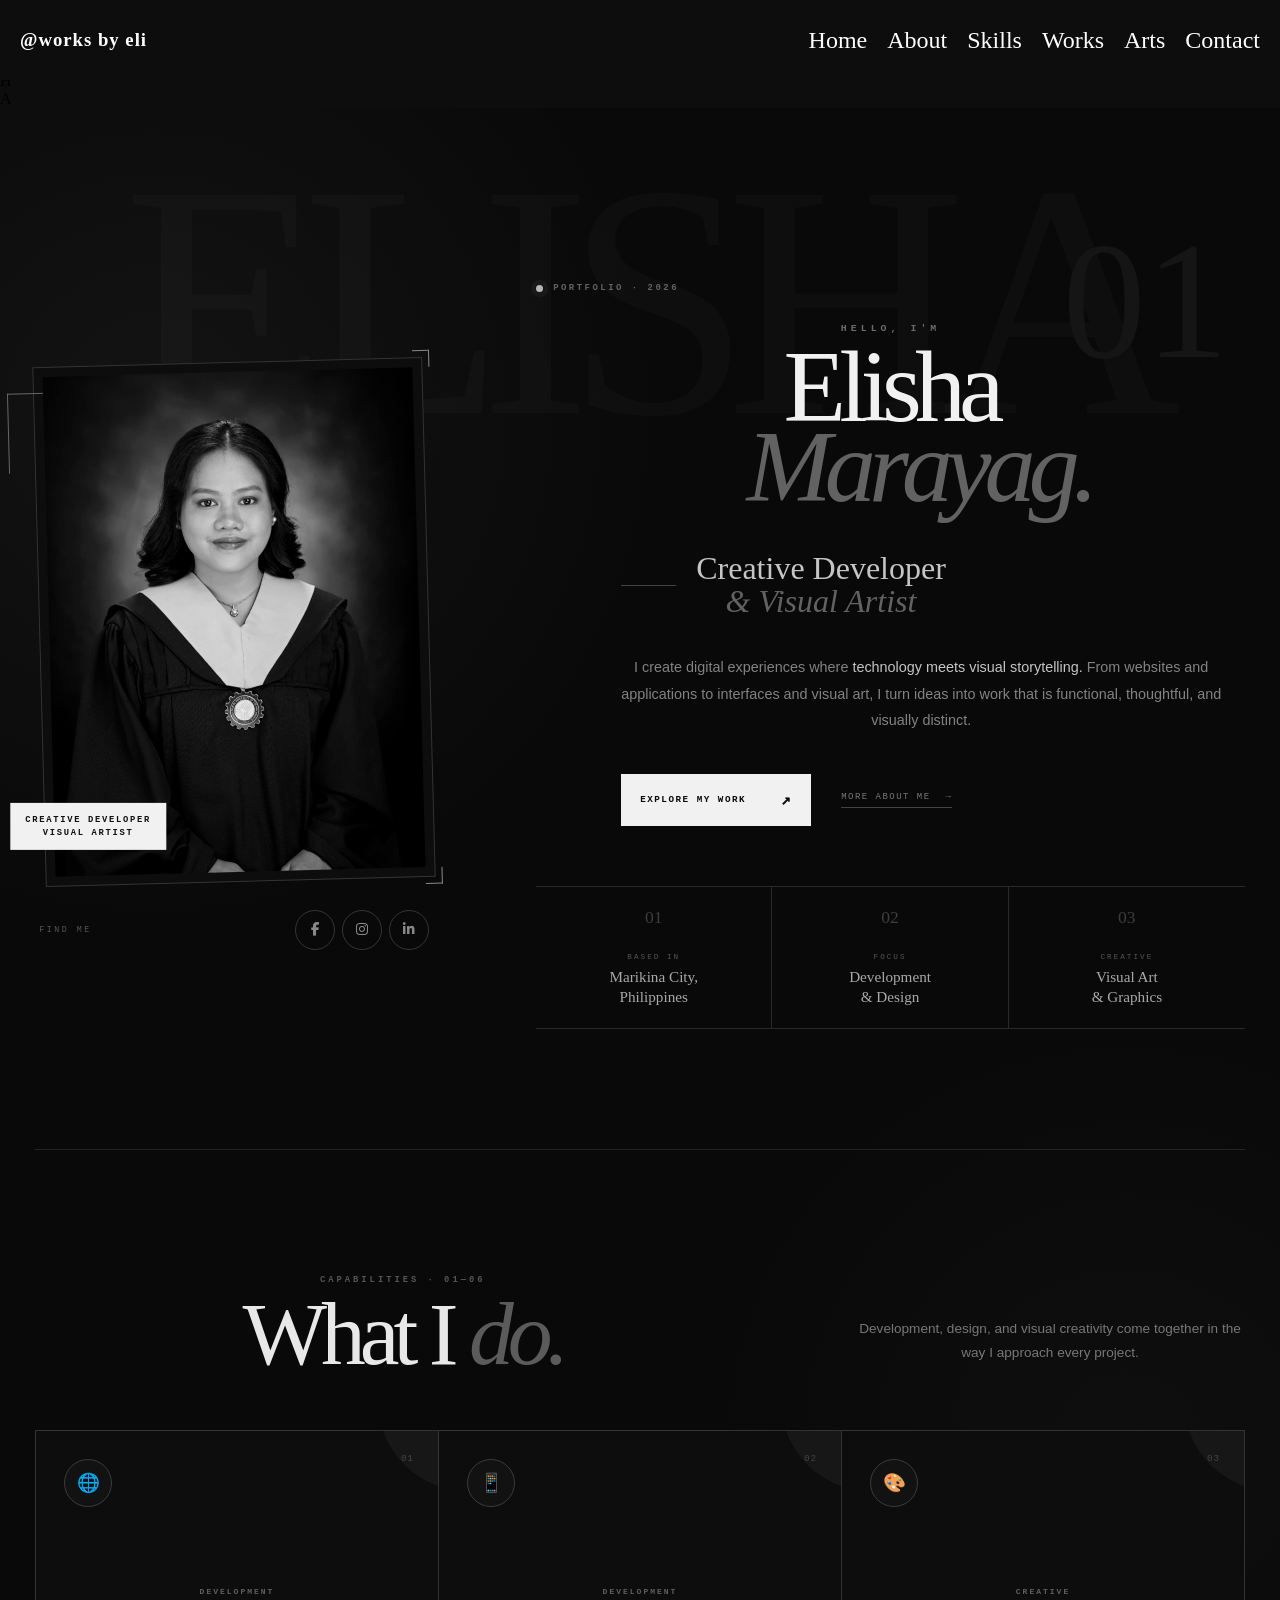
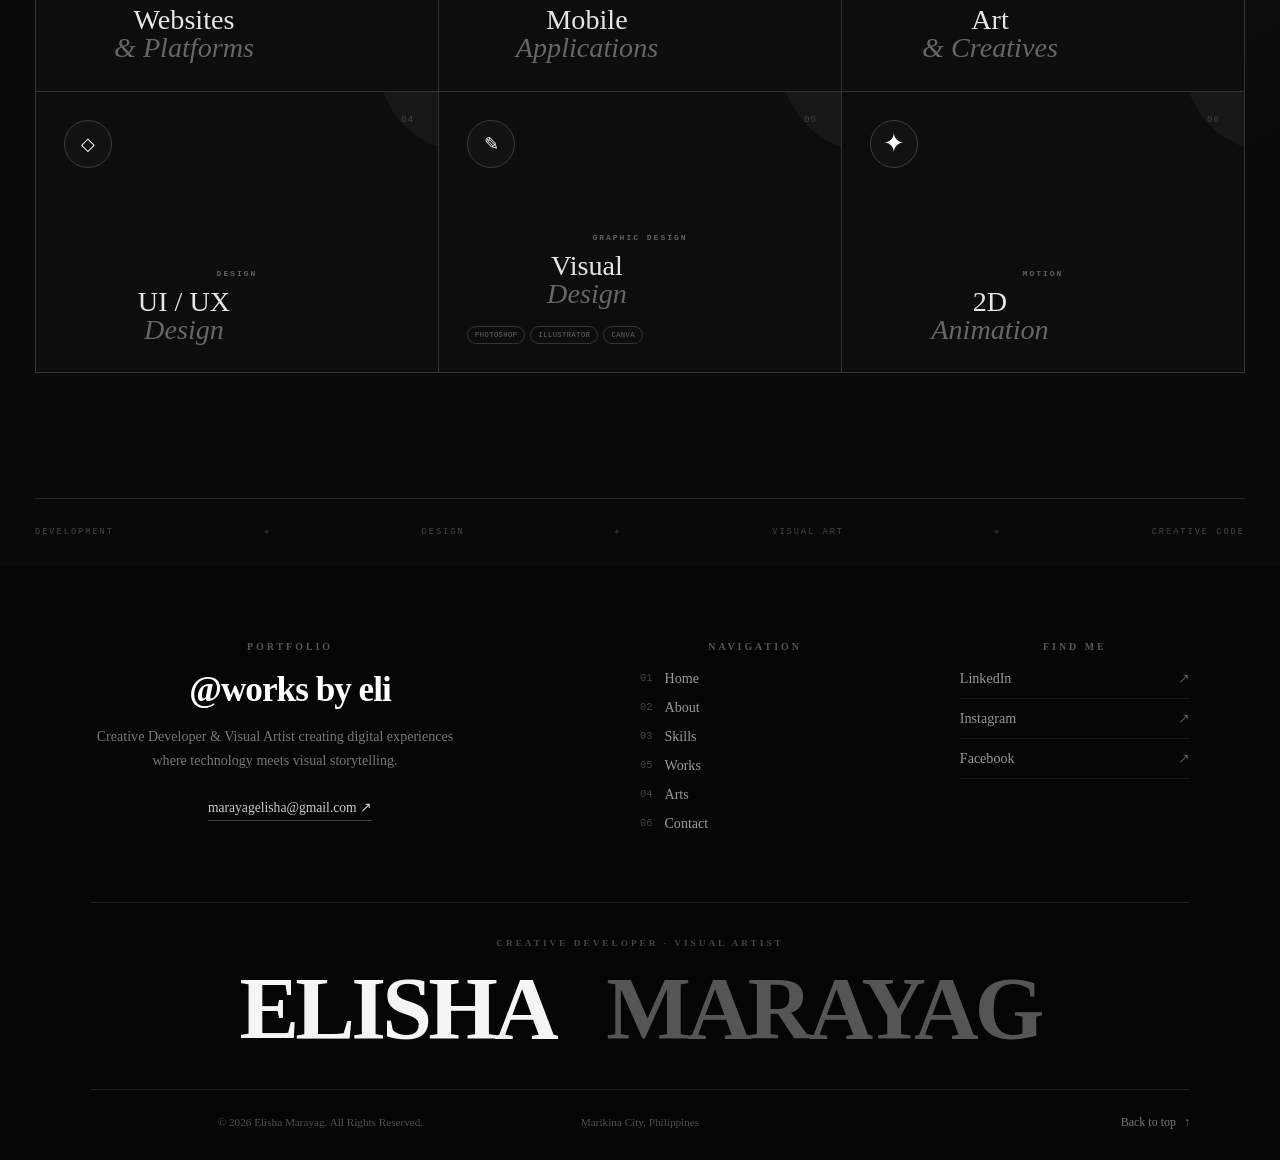
==== commit 505d2a43: "modified" ====
--- a/index.html
+++ b/index.html
@@ -85,180 +85,469 @@
 
 
   <!-- HOME / PROFILE -->
-  <section id="profile">
-
-    <div class="profile-container">
-
+  <!-- =====================================================
+     HOME / PROFILE HERO
+===================================================== -->
+
+<section id="profile">
+
+  <!-- BACKGROUND DECORATION -->
+  <div class="profile-bg-name" aria-hidden="true">
+    ELISHA
+  </div>
+
+  <div class="profile-bg-number" aria-hidden="true">
+    01
+  </div>
+
+
+  <div class="profile-wrapper">
+
+    <!-- =================================================
+         HERO
+    ================================================== -->
+
+    <div class="profile-hero">
+
+
+      <!-- LEFT / IMAGE -->
       <div class="profile-left">
 
-        <img
-          src="./assets/profile.jpg"
-          alt="Elisha Marayag"
-          class="profile-img"
-        />
-
-        <div class="social-icons">
-
-          <a
-            href="https://www.facebook.com/eliiiiiiiiiiiiiiiiiiiiiiiiiiiiiiiiiiiiii"
-            target="_blank"
-            class="icon-link"
-          >
-            <i class="fab fa-facebook-f"></i>
-          </a>
-
-          <a
-            href="https://www.instagram.com/artbyelimenopii/"
-            target="_blank"
-            class="icon-link"
-          >
-            <i class="fab fa-instagram"></i>
-          </a>
-
-          <a
-            href="https://www.linkedin.com/in/elisha-marayag-47861b214/"
-            target="_blank"
-            class="icon-link"
-          >
-            <i class="fab fa-linkedin-in"></i>
-          </a>
-
-        </div>
-
-      </div>
-
+        <div class="profile-photo-wrap">
+
+          <img
+            src="./assets/profile.jpg"
+            alt="Elisha Marayag"
+            class="profile-img"
+          />
+
+          <div class="profile-photo-tag">
+            <span>CREATIVE DEVELOPER</span>
+            <span>VISUAL ARTIST</span>
+          </div>
+
+          <span class="photo-corner corner-top"></span>
+          <span class="photo-corner corner-bottom"></span>
+
+        </div>
+
+
+        <!-- SOCIALS -->
+
+        <div class="social-row">
+
+          <span class="social-label">
+            FIND ME
+          </span>
+
+          <div class="social-icons">
+
+            <a
+              href="https://www.facebook.com/eliiiiiiiiiiiiiiiiiiiiiiiiiiiiiiiiiiiiii"
+              target="_blank"
+              rel="noopener noreferrer"
+              class="icon-link"
+              aria-label="Facebook"
+            >
+              <i class="fab fa-facebook-f"></i>
+            </a>
+
+            <a
+              href="https://www.instagram.com/artbyelimenopii/"
+              target="_blank"
+              rel="noopener noreferrer"
+              class="icon-link"
+              aria-label="Instagram"
+            >
+              <i class="fab fa-instagram"></i>
+            </a>
+
+            <a
+              href="https://www.linkedin.com/in/elisha-marayag-47861b214/"
+              target="_blank"
+              rel="noopener noreferrer"
+              class="icon-link"
+              aria-label="LinkedIn"
+            >
+              <i class="fab fa-linkedin-in"></i>
+            </a>
+
+          </div>
+
+        </div>
+
+      </div>
+
+
+
+      <!-- =================================================
+           RIGHT / INTRODUCTION
+      ================================================== -->
 
       <div class="profile-right">
 
+        <div class="profile-status">
+
+          <span class="status-dot"></span>
+
+          <span>
+            PORTFOLIO · 2026
+          </span>
+
+        </div>
+
+
         <p class="greeting">
-          Hello Everyone 👋
+          HELLO, I'M
         </p>
 
+
         <h1>
-          I'm Elisha Marayag
+          <span>Elisha</span>
+          <em>Marayag.</em>
         </h1>
 
-        <h2>
-          I am a
-          <span class="role">
+
+        <div class="profile-role">
+
+          <span class="role-line"></span>
+
+          <h2>
             Creative Developer
-          </span>
-        </h2>
-
-
-        <div class="details">
-
-          <p>
-            <span>📅</span>
-            01.16.2003
+            <em>& Visual Artist</em>
+          </h2>
+
+        </div>
+
+
+        <p class="bio">
+          I create digital experiences where
+          <strong>technology meets visual storytelling.</strong>
+          From websites and applications to interfaces and visual art,
+          I turn ideas into work that is functional, thoughtful,
+          and visually distinct.
+        </p>
+
+
+        <!-- ACTIONS -->
+
+        <div class="profile-actions">
+
+          <a href="works.html" class="profile-primary-btn">
+            <span>EXPLORE MY WORK</span>
+            <span>↗</span>
+          </a>
+
+          <a href="about.html" class="profile-secondary-btn">
+            MORE ABOUT ME
+            <span>→</span>
+          </a>
+
+        </div>
+
+
+        <!-- DETAILS -->
+
+        <div class="profile-details">
+
+          <div class="profile-detail">
+            <span>01</span>
+            <p>BASED IN</p>
+            <strong>
+              Marikina City,<br />
+              Philippines
+            </strong>
+          </div>
+
+          <div class="profile-detail">
+            <span>02</span>
+            <p>FOCUS</p>
+            <strong>
+              Development<br />
+              & Design
+            </strong>
+          </div>
+
+          <div class="profile-detail">
+            <span>03</span>
+            <p>CREATIVE</p>
+            <strong>
+              Visual Art<br />
+              & Graphics
+            </strong>
+          </div>
+
+        </div>
+
+      </div>
+
+    </div>
+
+
+
+    <!-- =================================================
+         WHAT I DO
+    ================================================== -->
+
+    <div class="profile-services-section">
+
+      <div class="services-heading">
+
+        <div>
+
+          <p class="services-eyebrow">
+            CAPABILITIES · 01—06
           </p>
 
-          <p>
-            <span>📞</span>
-            09569849369
-          </p>
-
-          <p>
-            <span>✉️</span>
-            marayagelisha@gmail.com
-          </p>
-
-          <p>
-            <span>📍</span>
-            Marikina City, Philippines
-          </p>
-
-        </div>
-
-
-        <p class="bio">
-          I'm a creative developer and visual artist specializing in
-          websites, mobile applications, and UI design. I build clean,
-          user-friendly digital experiences that blend functionality
-          with visual impact. With a background in visual art, I bring
-          a unique eye for detail and creativity to every project—whether
-          I’m coding, designing interfaces, or crafting visual concepts.
-          I love turning ideas into interactive, meaningful work.
+          <h2>
+            What I
+            <em>do.</em>
+          </h2>
+
+        </div>
+
+
+        <p class="services-intro">
+          Development, design, and visual creativity come together
+          in the way I approach every project.
         </p>
 
-
-        <h3>What I do</h3>
-
-        <div class="services">
-
-  <div class="service-card">
-    <span class="service-number">01</span>
-    <span class="service-icon">🌐</span>
-    <div class="service-text">
-      <span class="service-label">DEVELOPMENT</span>
-      <h3>Web Sites & Platforms</h3>
-    </div>
-    <span class="service-arrow">↗</span>
+      </div>
+
+
+
+      <div class="services">
+
+
+        <!-- 01 -->
+
+        <div class="service-card">
+
+          <span class="service-number">
+            01
+          </span>
+
+          <span class="service-icon">
+            🌐
+          </span>
+
+          <div class="service-text">
+
+            <span class="service-label">
+              DEVELOPMENT
+            </span>
+
+            <h3>
+              Websites
+              <em>& Platforms</em>
+            </h3>
+
+          </div>
+
+          <span class="service-arrow">
+            ↗
+          </span>
+
+        </div>
+
+
+
+        <!-- 02 -->
+
+        <div class="service-card">
+
+          <span class="service-number">
+            02
+          </span>
+
+          <span class="service-icon">
+            📱
+          </span>
+
+          <div class="service-text">
+
+            <span class="service-label">
+              DEVELOPMENT
+            </span>
+
+            <h3>
+              Mobile
+              <em>Applications</em>
+            </h3>
+
+          </div>
+
+          <span class="service-arrow">
+            ↗
+          </span>
+
+        </div>
+
+
+
+        <!-- 03 -->
+
+        <div class="service-card">
+
+          <span class="service-number">
+            03
+          </span>
+
+          <span class="service-icon">
+            🎨
+          </span>
+
+          <div class="service-text">
+
+            <span class="service-label">
+              CREATIVE
+            </span>
+
+            <h3>
+              Art
+              <em>& Creatives</em>
+            </h3>
+
+          </div>
+
+          <span class="service-arrow">
+            ↗
+          </span>
+
+        </div>
+
+
+
+        <!-- 04 -->
+
+        <div class="service-card">
+
+          <span class="service-number">
+            04
+          </span>
+
+          <span class="service-icon">
+            ◇
+          </span>
+
+          <div class="service-text">
+
+            <span class="service-label">
+              DESIGN
+            </span>
+
+            <h3>
+              UI / UX
+              <em>Design</em>
+            </h3>
+
+          </div>
+
+          <span class="service-arrow">
+            ↗
+          </span>
+
+        </div>
+
+
+
+        <!-- 05 -->
+
+        <div class="service-card graphic-card">
+
+          <span class="service-number">
+            05
+          </span>
+
+          <span class="service-icon">
+            ✎
+          </span>
+
+          <div class="service-text">
+
+            <span class="service-label">
+              GRAPHIC DESIGN
+            </span>
+
+            <h3>
+              Visual
+              <em>Design</em>
+            </h3>
+
+            <div class="service-tools">
+              <span>PHOTOSHOP</span>
+              <span>ILLUSTRATOR</span>
+              <span>CANVA</span>
+            </div>
+
+          </div>
+
+          <span class="service-arrow">
+            ↗
+          </span>
+
+        </div>
+
+
+
+        <!-- 06 -->
+
+        <div class="service-card animation-card">
+
+          <span class="service-number">
+            06
+          </span>
+
+          <span class="service-icon">
+            ✦
+          </span>
+
+          <div class="service-text">
+
+            <span class="service-label">
+              MOTION
+            </span>
+
+            <h3>
+              2D
+              <em>Animation</em>
+            </h3>
+
+          </div>
+
+          <span class="service-arrow">
+            ↗
+          </span>
+
+        </div>
+
+      </div>
+
+    </div>
+
+
+    <!-- =================================================
+         BOTTOM MARQUEE
+    ================================================== -->
+
+    <div class="profile-marquee">
+
+      <span>DEVELOPMENT</span>
+      <i>✦</i>
+
+      <span>DESIGN</span>
+      <i>✦</i>
+
+      <span>VISUAL ART</span>
+      <i>✦</i>
+
+      <span>CREATIVE CODE</span>
+
+    </div>
+
   </div>
 
-  <div class="service-card">
-    <span class="service-number">02</span>
-    <span class="service-icon">📱</span>
-    <div class="service-text">
-      <span class="service-label">DEVELOPMENT</span>
-      <h3>Mobile Applications</h3>
-    </div>
-    <span class="service-arrow">↗</span>
-  </div>
-
-  <div class="service-card">
-    <span class="service-number">03</span>
-    <span class="service-icon">🎨</span>
-    <div class="service-text">
-      <span class="service-label">CREATIVE</span>
-      <h3>Arts & Creatives</h3>
-    </div>
-    <span class="service-arrow">↗</span>
-  </div>
-
-  <div class="service-card">
-    <span class="service-number">04</span>
-    <span class="service-icon">🖌️</span>
-    <div class="service-text">
-      <span class="service-label">DESIGN</span>
-      <h3>UI / UX Design</h3>
-    </div>
-    <span class="service-arrow">↗</span>
-  </div>
-
-  <div class="service-card">
-    <span class="service-number">05</span>
-    <span class="service-icon">🖼️</span>
-    <div class="service-text">
-      <span class="service-label">GRAPHIC DESIGN</span>
-      <h3>Adobe Photoshop</h3>
-      <h3>Adobe Illustrator</h3>
-      <h3>Canva</h3>
-
-
-    </div>
-    <span class="service-arrow">↗</span>
-  </div>
-
-  <div class="service-card">
-    <span class="service-number">06</span>
-    <span class="service-icon">✦</span>
-    <div class="service-text">
-      <span class="service-label">MOTION</span>
-      <h3>2D Animation</h3>
-    </div>
-    <span class="service-arrow">↗</span>
-  </div>
-
-</div>
-
-        </div>
-
-      </div>
-
-    </div>
-
-  </section>
+</section>
   
 <!-- =====================================================
      FOOTER
--- a/style.css
+++ b/style.css
@@ -389,215 +389,846 @@
 
 }
 
-/*PROFILE SECTION*/
+/* =========================================================
+   PROFILE — HOME HERO
+========================================================= */
+
 #profile {
-  background-color: #0d0d0d;
-  color: #ffffff;
-  font-family: 'Segoe UI', sans-serif;
-  padding: 200px 50px;
-}
-
-.profile-container {
+  position: relative;
+
+  width: 100%;
+  min-height: 100vh;
+
+  padding: 150px 35px 0;
+
+  background:
+    radial-gradient(
+      circle at 12% 15%,
+      rgba(255, 255, 255, 0.045),
+      transparent 25%
+    ),
+    radial-gradient(
+      circle at 88% 65%,
+      rgba(255, 255, 255, 0.025),
+      transparent 25%
+    ),
+    #090909;
+
+  color: #f4f4f4;
+
+  font-family: "Segoe UI", sans-serif;
+
+  overflow: hidden;
+}
+
+
+#profile *,
+#profile *::before,
+#profile *::after {
+  box-sizing: border-box;
+}
+
+
+.profile-wrapper {
+  position: relative;
+
+  z-index: 2;
+
+  width: 100%;
+  max-width: 1250px;
+
+  margin: 0 auto;
+}
+
+
+
+/* =========================================================
+   BACKGROUND TYPOGRAPHY
+========================================================= */
+
+.profile-bg-name {
+  position: absolute;
+
+  top: 60px;
+  left: 50%;
+
+  transform: translateX(-50%);
+
+  color: rgba(255, 255, 255, 0.018);
+
+  font-family: Georgia, "Times New Roman", serif;
+
+  font-size: clamp(12rem, 26vw, 28rem);
+
+  line-height: 0.8;
+
+  letter-spacing: -25px;
+
+  white-space: nowrap;
+
+  pointer-events: none;
+
+  user-select: none;
+}
+
+
+.profile-bg-number {
+  position: absolute;
+
+  top: 110px;
+  right: 4%;
+
+  color: #151515;
+
+  font-family: Georgia, "Times New Roman", serif;
+
+  font-size: clamp(7rem, 13vw, 13rem);
+
+  line-height: 1;
+
+  pointer-events: none;
+}
+
+
+
+/* =========================================================
+   HERO
+========================================================= */
+
+.profile-hero {
+  width: 100%;
+  min-height: 720px;
+
+  display: grid;
+
+  grid-template-columns:
+    minmax(300px, 0.72fr)
+    minmax(0, 1.28fr);
+
+  align-items: center;
+
+  gap: clamp(65px, 8vw, 125px);
+
+  padding: 25px 0 120px;
+}
+
+
+
+/* =========================================================
+   PORTRAIT
+========================================================= */
+
+.profile-left {
+  position: relative;
+
+  min-width: 0;
+}
+
+
+.profile-photo-wrap {
+  position: relative;
+
+  width: 100%;
+  max-width: 390px;
+
+  margin: 0 auto;
+
+  padding: 9px;
+
+  background: #0d0d0d;
+
+  border: 1px solid #333;
+
+  transform: rotate(-1.5deg);
+
+  transition:
+    transform 0.5s ease,
+    border-color 0.5s ease;
+}
+
+
+.profile-photo-wrap::before {
+  content: "";
+
+  position: absolute;
+
+  top: 25px;
+  left: -27px;
+
+  width: 80px;
+  height: 80px;
+
+  border-top: 1px solid #666;
+  border-left: 1px solid #666;
+
+  pointer-events: none;
+}
+
+
+.profile-photo-wrap:hover {
+  transform: rotate(0deg) translateY(-6px);
+
+  border-color: #666;
+}
+
+
+.profile-img {
+  width: 100%;
+  height: 500px;
+
+  display: block;
+
+  object-fit: cover;
+
+  border-radius: 0;
+
+  filter: grayscale(100%) contrast(1.08);
+
+  box-shadow: none;
+
+  transition:
+    filter 0.5s ease,
+    transform 0.5s ease;
+}
+
+
+.profile-photo-wrap:hover .profile-img {
+  filter: grayscale(20%) contrast(1.03);
+}
+
+
+.profile-photo-tag {
+  position: absolute;
+
+  left: -35px;
+  bottom: 35px;
+
   display: flex;
-  flex-wrap: wrap;
+  flex-direction: column;
+
+  gap: 3px;
+
+  padding: 12px 15px;
+
+  background: #f1f1f1;
+
+  color: #111;
+
+  font-family: monospace;
+
+  font-size: 0.55rem;
+  font-weight: 700;
+
+  letter-spacing: 1.7px;
+
+  transform: rotate(1.5deg);
+}
+
+
+.photo-corner {
+  position: absolute;
+
+  width: 17px;
+  height: 17px;
+}
+
+
+.corner-top {
+  top: -8px;
+  right: -8px;
+
+  border-top: 1px solid #888;
+  border-right: 1px solid #888;
+}
+
+
+.corner-bottom {
+  right: -8px;
+  bottom: -8px;
+
+  border-right: 1px solid #888;
+  border-bottom: 1px solid #888;
+}
+
+
+
+/* =========================================================
+   SOCIALS
+========================================================= */
+
+.social-row {
+  width: 100%;
+  max-width: 390px;
+
+  display: flex;
+
+  align-items: center;
+  justify-content: space-between;
+
+  margin: 28px auto 0;
+}
+
+
+.social-label {
+  color: #555;
+
+  font-family: monospace;
+
+  font-size: 0.52rem;
+
+  letter-spacing: 2.5px;
+}
+
+
+.social-icons {
+  display: flex;
+
+  gap: 7px;
+
+  margin: 0;
+}
+
+
+.icon-link {
+  width: 40px;
+  height: 40px;
+
+  display: flex;
+
+  align-items: center;
   justify-content: center;
-  max-width: 1200px;
-  margin: auto;
-  gap: 40px;
-}
-
-.profile-left {
-  flex: 1;
-  min-width: 280px;
-  text-align: center;
-}
-
-.profile-img {
-  width: 280px;
-  height: 350px;
-  border-radius: 20px;
-  object-fit: cover;
-  box-shadow: 0 0 15px rgba(255, 255, 255, 0.1);
-}
-
-.social-icons {
-  margin-top: 20px;
-}
-
-.icon-link {
-  display: inline-block;
-  background-color: #1c1c1c;
-  color: #ffffff;
-  margin: 5px;
-  padding: 10px 12px;
+
+  margin: 0;
+  padding: 0;
+
+  background: transparent;
+
+  border: 1px solid #353535;
   border-radius: 50%;
+
+  color: #888;
+
   text-decoration: none;
+
+  font-size: 0.85rem;
+
+  transition: 0.3s ease;
+}
+
+
+.icon-link:hover {
+  background: #f1f1f1;
+
+  border-color: #f1f1f1;
+
+  color: #090909;
+
+  transform: translateY(-4px);
+}
+
+
+
+/* =========================================================
+   PROFILE INTRO
+========================================================= */
+
+.profile-right {
+  position: relative;
+
+  width: 100%;
+  min-width: 0;
+}
+
+
+.profile-status {
+  display: flex;
+
+  align-items: center;
+
+  gap: 10px;
+
+  margin-bottom: 30px;
+
+  color: #626262;
+
+  font-family: monospace;
+
+  font-size: 0.56rem;
+  font-weight: 700;
+
+  letter-spacing: 2.5px;
+}
+
+
+.status-dot {
+  width: 7px;
+  height: 7px;
+
+  border-radius: 50%;
+
+  background: #b7b7b7;
+
+  box-shadow: 0 0 0 5px rgba(255, 255, 255, 0.04);
+}
+
+
+.greeting {
+  margin: 0 0 13px;
+
+  color: #6b6b6b;
+
+  font-family: monospace;
+
+  font-size: 0.62rem;
+  font-weight: 700;
+
+  letter-spacing: 4px;
+}
+
+
+.profile-right h1 {
+  margin: 0;
+
+  color: #f1f1f1;
+
+  font-family: Georgia, "Times New Roman", serif;
+
+  font-size: clamp(4.6rem, 8vw, 8rem);
+
+  font-weight: 400;
+
+  line-height: 0.78;
+
+  letter-spacing: -7px;
+}
+
+
+.profile-right h1 span,
+.profile-right h1 em {
+  display: block;
+}
+
+
+.profile-right h1 em {
+  margin-left: 8%;
+
+  color: #626262;
+
+  font-weight: 400;
+}
+
+
+
+/* =========================================================
+   ROLE
+========================================================= */
+
+.profile-role {
+  display: flex;
+
+  align-items: center;
+
+  gap: 20px;
+
+  margin: 45px 0 35px 12%;
+}
+
+
+.role-line {
+  width: 55px;
+  height: 1px;
+
+  flex-shrink: 0;
+
+  background: #444;
+}
+
+
+.profile-role h2 {
+  margin: 0;
+
+  color: #c5c5c5;
+
+  font-family: Georgia, "Times New Roman", serif;
+
+  font-size: clamp(1.5rem, 2.5vw, 2.2rem);
+
+  font-weight: 400;
+
+  line-height: 1.05;
+}
+
+
+.profile-role h2 em {
+  display: block;
+
+  color: #626262;
+
+  font-weight: 400;
+}
+
+
+
+/* =========================================================
+   BIO
+========================================================= */
+
+.bio {
+  max-width: 600px;
+
+  margin: 0 0 40px 12%;
+
+  color: #828282;
+
+  font-size: 0.9rem;
+
+  line-height: 1.85;
+}
+
+
+.bio strong {
+  color: #c5c5c5;
+
+  font-weight: 500;
+}
+
+
+
+/* =========================================================
+   ACTION BUTTONS
+========================================================= */
+
+.profile-actions {
+  display: flex;
+
+  align-items: center;
+
+  gap: 30px;
+
+  margin: 0 0 60px 12%;
+}
+
+
+.profile-primary-btn {
+  display: inline-flex;
+
+  align-items: center;
+
+  gap: 35px;
+
+  padding: 15px 18px;
+
+  background: #f1f1f1;
+
+  border: 1px solid #f1f1f1;
+
+  color: #0a0a0a;
+
+  font-family: monospace;
+
+  font-size: 0.58rem;
+  font-weight: 700;
+
+  letter-spacing: 1.5px;
+
+  text-decoration: none;
+
+  transition: 0.3s ease;
+}
+
+
+.profile-primary-btn span:last-child {
   font-size: 1rem;
-  transition: background-color 0.3s ease;
-}
-
-.icon-link:hover {
-  background-color: #333;
-  color: #00aced;
-}
-
-.profile-right {
-  flex: 2;
-  min-width: 300px;
-}
-
-.greeting {
-  font-size: 1rem;
-  color: #aaaaaa;
-  margin-bottom: 10px;
-}
-
-.profile-right h1 {
-  font-size: 2.5rem;
+
+  transition: transform 0.3s ease;
+}
+
+
+.profile-primary-btn:hover {
+  background: transparent;
+
+  color: #fff;
+}
+
+
+.profile-primary-btn:hover span:last-child {
+  transform: translate(4px, -4px);
+}
+
+
+.profile-secondary-btn {
+  display: inline-flex;
+
+  align-items: center;
+
+  gap: 15px;
+
+  padding-bottom: 5px;
+
+  border-bottom: 1px solid #444;
+
+  color: #777;
+
+  font-family: monospace;
+
+  font-size: 0.56rem;
+
+  letter-spacing: 1.5px;
+
+  text-decoration: none;
+
+  transition: 0.3s ease;
+}
+
+
+.profile-secondary-btn:hover {
+  color: #fff;
+
+  border-color: #fff;
+}
+
+
+
+/* =========================================================
+   DETAILS
+========================================================= */
+
+.profile-details {
+  display: grid;
+
+  grid-template-columns: repeat(3, minmax(0, 1fr));
+
+  border-top: 1px solid #292929;
+  border-bottom: 1px solid #292929;
+}
+
+
+.profile-detail {
+  min-width: 0;
+
+  padding: 20px;
+
+  border-right: 1px solid #292929;
+}
+
+
+.profile-detail:last-child {
+  border-right: none;
+}
+
+
+.profile-detail > span {
+  color: #3d3d3d;
+
+  font-family: Georgia, "Times New Roman", serif;
+
+  font-size: 1.1rem;
+}
+
+
+.profile-detail p {
+  margin: 25px 0 6px;
+
+  color: #555;
+
+  font-family: monospace;
+
+  font-size: 0.48rem;
+
+  letter-spacing: 2px;
+}
+
+
+.profile-detail strong {
+  color: #a9a9a9;
+
+  font-family: Georgia, "Times New Roman", serif;
+
+  font-size: 0.95rem;
+
+  font-weight: 400;
+
+  line-height: 1.35;
+}
+
+
+
+/* =========================================================
+   SERVICES SECTION
+========================================================= */
+
+.profile-services-section {
+  width: 100%;
+
+  padding: 125px 0;
+
+  border-top: 1px solid #242424;
+}
+
+
+.services-heading {
+  display: grid;
+
+  grid-template-columns: 1fr 0.55fr;
+
+  align-items: end;
+
+  gap: 70px;
+
+  margin-bottom: 60px;
+}
+
+
+.services-eyebrow {
+  margin: 0 0 13px;
+
+  color: #555;
+
+  font-family: monospace;
+
+  font-size: 0.55rem;
+  font-weight: 700;
+
+  letter-spacing: 3px;
+}
+
+
+.services-heading h2 {
   margin: 0;
-}
-
-.profile-right h2 {
-  font-size: 1.8rem;
-  margin: 10px 0 20px;
-}
-
-.details {
-  display: flex;
-  flex-wrap: wrap;
-  gap: 20px;
-  font-size: 0.95rem;
-  color: #bbbbbb;
-  margin-bottom: 20px;
-}
-
-.details p span {
-  margin-right: 5px;
-}
-
-.bio {
-  color: #cccccc;
-  line-height: 1.6;
-  margin-bottom: 40px;
-}
-
-.profile-right h3 {
-  margin-bottom: 20px;
-  font-size: 1.5rem;
-}
-
-/* =====================================================
-   SERVICES / WHAT I DO
-===================================================== */
+
+  color: #e8e8e8;
+
+  font-family: Georgia, "Times New Roman", serif;
+
+  font-size: clamp(4rem, 7vw, 7rem);
+
+  font-weight: 400;
+
+  line-height: 0.8;
+
+  letter-spacing: -6px;
+}
+
+
+.services-heading h2 em {
+  color: #5b5b5b;
+
+  font-weight: 400;
+}
+
+
+.services-intro {
+  max-width: 390px;
+
+  margin: 0 0 5px auto;
+
+  color: #777;
+
+  font-size: 0.85rem;
+
+  line-height: 1.75;
+}
+
+
+
+/* =========================================================
+   SERVICES GRID
+========================================================= */
 
 .services {
   width: 100%;
 
   display: grid;
-  grid-template-columns: repeat(3, minmax(0, 1fr));
+
+  grid-template-columns:
+    repeat(3, minmax(0, 1fr));
 
   gap: 1px;
 
-  margin-top: 35px;
-
-  background-color: #343434;
-
-  border: 1px solid #343434;
+  margin: 0;
+
+  background: #333;
+
+  border: 1px solid #333;
 
   overflow: hidden;
 }
 
-
-/* =====================================================
-   SERVICE CARD
-===================================================== */
 
 .services .service-card {
   position: relative;
 
   min-width: 0;
-  min-height: 190px;
+  min-height: 260px;
 
   display: flex;
   flex-direction: column;
 
   justify-content: space-between;
 
-  padding: 24px;
-
-  background-color: #111111;
-
-  color: #ffffff;
-
-  border-radius: 0;
-
-  text-align: left;
+  padding: 28px;
+
+  background: #0d0d0d;
+
+  color: #fff;
 
   overflow: hidden;
 
-  cursor: default;
-
   transition:
-    background-color 0.35s ease,
+    background 0.35s ease,
     transform 0.35s ease;
 }
 
-
-/* subtle light effect */
 
 .services .service-card::before {
   content: "";
 
   position: absolute;
 
-  width: 150px;
-  height: 150px;
-
-  top: -100px;
-  right: -100px;
+  top: -120px;
+  right: -120px;
+
+  width: 180px;
+  height: 180px;
 
   border-radius: 50%;
 
-  background-color: rgba(255, 255, 255, 0.06);
-
-  transition:
-    width 0.5s ease,
-    height 0.5s ease,
-    top 0.5s ease,
-    right 0.5s ease;
+  background: rgba(255, 255, 255, 0.045);
+
+  transition: 0.6s ease;
+}
+
+
+.services .service-card:hover {
+  background: #151515;
 }
 
 
 .services .service-card:hover::before {
-  width: 260px;
-  height: 260px;
-
-  top: -120px;
-  right: -90px;
-}
-
-
-.services .service-card:hover {
-  background-color: #181818;
-}
-
-
-
-/* =====================================================
-   NUMBER
-===================================================== */
+  width: 330px;
+  height: 330px;
+
+  top: -160px;
+  right: -120px;
+}
+
+
+
+/* =========================================================
+   SERVICE NUMBER
+========================================================= */
 
 .service-number {
   position: absolute;
 
-  top: 18px;
-  right: 20px;
-
-  color: #555555;
+  top: 22px;
+  right: 24px;
+
+  color: #444;
 
   font-family: monospace;
 
-  font-size: 0.65rem;
+  font-size: 0.58rem;
 
   letter-spacing: 1px;
 
@@ -606,171 +1237,199 @@
 
 
 .service-card:hover .service-number {
-  color: #aaaaaa;
-}
-
-
-
-/* =====================================================
-   ICON
-===================================================== */
+  color: #aaa;
+}
+
+
+
+/* =========================================================
+   SERVICE ICON
+========================================================= */
 
 .service-icon {
   position: relative;
 
   z-index: 2;
 
-  width: 46px;
-  height: 46px;
+  width: 48px;
+  height: 48px;
 
   display: flex;
 
   align-items: center;
   justify-content: center;
 
-  border: 1px solid #3d3d3d;
-
+  border: 1px solid #3b3b3b;
   border-radius: 50%;
 
-  background-color: #161616;
-
-  font-size: 1.25rem;
-
-  transition:
-    transform 0.4s ease,
-    background-color 0.4s ease,
-    border-color 0.4s ease;
+  background: #121212;
+
+  font-size: 1.15rem;
+
+  transition: 0.4s ease;
 }
 
 
 .service-card:hover .service-icon {
-  transform: rotate(-8deg) scale(1.08);
-
-  background-color: #ffffff;
-
-  border-color: #ffffff;
-}
-
-
-
-/* =====================================================
-   TEXT
-===================================================== */
+  background: #f1f1f1;
+
+  border-color: #f1f1f1;
+
+  transform: rotate(-8deg);
+
+  filter: grayscale(100%);
+}
+
+
+
+/* =========================================================
+   SERVICE TEXT
+========================================================= */
 
 .service-text {
   position: relative;
 
   z-index: 2;
 
-  margin-top: 30px;
+  margin-top: auto;
+
+  padding-top: 65px;
 }
 
 
 .service-label {
   display: block;
 
-  margin-bottom: 7px;
-
-  color: #666666;
-
-  font-size: 0.55rem;
+  margin-bottom: 10px;
+
+  color: #5f5f5f;
+
+  font-family: monospace;
+
+  font-size: 0.5rem;
   font-weight: 700;
 
   letter-spacing: 2px;
-
-  text-transform: uppercase;
-
-  transition: color 0.3s ease;
-}
-
-
-.service-card:hover .service-label {
-  color: #999999;
 }
 
 
 .service-text h3 {
-  max-width: 190px;
+  max-width: 240px;
 
   margin: 0;
 
-  color: #f5f5f5;
+  color: #e6e6e6;
 
   font-family: Georgia, "Times New Roman", serif;
 
-  font-size: 1.25rem;
+  font-size: clamp(1.55rem, 2.2vw, 2rem);
+
   font-weight: 400;
 
-  line-height: 1.15;
-
-  transition:
-    color 0.3s ease,
-    transform 0.3s ease;
+  line-height: 1;
+
+  transition: transform 0.3s ease;
+}
+
+
+.service-text h3 em {
+  display: block;
+
+  color: #666;
+
+  font-weight: 400;
 }
 
 
 .service-card:hover .service-text h3 {
-  color: #ffffff;
-
-  transform: translateX(4px);
-}
-
-
-
-/* =====================================================
-   ARROW
-===================================================== */
+  transform: translateX(5px);
+}
+
+
+
+/* =========================================================
+   GRAPHIC TOOLS
+========================================================= */
+
+.service-tools {
+  display: flex;
+
+  flex-wrap: wrap;
+
+  gap: 5px;
+
+  margin-top: 18px;
+}
+
+
+.service-tools span {
+  padding: 4px 7px;
+
+  border: 1px solid #333;
+  border-radius: 100px;
+
+  color: #666;
+
+  font-family: monospace;
+
+  font-size: 0.44rem;
+
+  letter-spacing: 0.5px;
+}
+
+
+
+/* =========================================================
+   SERVICE ARROW
+========================================================= */
 
 .service-arrow {
   position: absolute;
 
-  right: 20px;
-  bottom: 20px;
-
-  z-index: 2;
-
-  color: #555555;
+  right: 25px;
+  bottom: 25px;
+
+  z-index: 3;
+
+  color: #555;
 
   font-size: 1rem;
 
   opacity: 0;
 
-  transform: translate(-5px, 5px);
-
-  transition:
-    opacity 0.3s ease,
-    transform 0.3s ease,
-    color 0.3s ease;
+  transform: translate(-6px, 6px);
+
+  transition: 0.3s ease;
 }
 
 
 .service-card:hover .service-arrow {
+  color: #fff;
+
   opacity: 1;
 
-  color: #ffffff;
-
-  transform: translate(0, 0);
-}
-
-
-
-/* =====================================================
-   ANIMATION CARD SPECIAL EFFECT
-===================================================== */
-
-.service-card:last-child .service-icon {
+  transform: none;
+}
+
+
+
+/* =========================================================
+   ANIMATION CARD
+========================================================= */
+
+.animation-card .service-icon {
   font-family: Georgia, "Times New Roman", serif;
 
   font-size: 1.6rem;
 }
 
 
-.service-card:last-child:hover .service-icon {
-  animation: animationSpark 1.2s ease-in-out infinite;
-}
-
-
-@keyframes animationSpark {
+.animation-card:hover .service-icon {
+  animation: profileSpark 1.2s ease-in-out infinite;
+}
+
+
+@keyframes profileSpark {
 
   0%,
   100% {
@@ -778,184 +1437,2338 @@
   }
 
   50% {
-    transform: rotate(90deg) scale(1.12);
-  }
-
-}
-
-
-
-/* =====================================================
-   TABLET
-===================================================== */
-
-@media screen and (max-width: 900px) {
+    transform: rotate(90deg) scale(1.1);
+  }
+
+}
+
+
+
+/* =========================================================
+   BOTTOM MARQUEE
+========================================================= */
+
+.profile-marquee {
+  width: 100%;
+
+  display: flex;
+
+  align-items: center;
+  justify-content: space-between;
+
+  gap: 25px;
+
+  padding: 28px 0;
+
+  border-top: 1px solid #292929;
+
+  color: #454545;
+
+  font-family: monospace;
+
+  font-size: 0.54rem;
+
+  letter-spacing: 2px;
+
+  white-space: nowrap;
+}
+
+
+.profile-marquee i {
+  color: #292929;
+
+  font-style: normal;
+}
+
+/* =========================================================
+   PROFILE — TABLET
+========================================================= */
+
+@media screen and (max-width: 1000px) {
+
+  #profile {
+    padding: 130px 28px 0;
+  }
+
+
+  .profile-hero {
+    grid-template-columns:
+      minmax(250px, 0.65fr)
+      minmax(0, 1.35fr);
+
+    gap: 50px;
+
+    min-height: 650px;
+  }
+
+
+  .profile-img {
+    height: 430px;
+  }
+
+
+  .profile-right h1 {
+    font-size: clamp(4rem, 8vw, 6rem);
+
+    letter-spacing: -5px;
+  }
+
+
+  .profile-role {
+    margin-left: 5%;
+  }
+
+
+  .bio {
+    margin-left: 5%;
+  }
+
+
+  .profile-actions {
+    margin-left: 5%;
+  }
+
 
   .services {
-    grid-template-columns: repeat(2, minmax(0, 1fr));
-  }
-
-
-  .services .service-card {
-    min-height: 180px;
-
-    padding: 22px;
-  }
-
-}
-
-
-
-/* =====================================================
-   MOBILE
-===================================================== */
-
-@media screen and (max-width: 600px) {
+    grid-template-columns:
+      repeat(2, minmax(0, 1fr));
+  }
+
+
+  .services-heading {
+    grid-template-columns: 1fr 0.7fr;
+
+    gap: 40px;
+  }
+
+}
+
+
+
+/* =========================================================
+   PROFILE — MOBILE
+========================================================= */
+
+@media screen and (max-width: 700px) {
+
+  #profile {
+    padding: 105px 18px 0;
+  }
+
+
+  .profile-bg-name {
+    top: 90px;
+
+    font-size: 11rem;
+
+    letter-spacing: -12px;
+  }
+
+
+  .profile-bg-number {
+    top: 105px;
+    right: -5px;
+
+    font-size: 7rem;
+  }
+
+
+  /* HERO */
+
+  .profile-hero {
+    display: flex;
+
+    flex-direction: column;
+
+    align-items: stretch;
+
+    gap: 70px;
+
+    min-height: 0;
+
+    padding: 25px 0 90px;
+  }
+
+
+  /* INTRO FIRST */
+
+  .profile-right {
+    order: 1;
+  }
+
+
+  .profile-left {
+    order: 2;
+
+    width: 88%;
+
+    margin-left: auto;
+  }
+
+
+  .profile-status {
+    margin-bottom: 25px;
+  }
+
+
+  .greeting {
+    font-size: 0.55rem;
+
+    letter-spacing: 3px;
+  }
+
+
+  .profile-right h1 {
+    font-size: clamp(4rem, 19vw, 6rem);
+
+    line-height: 0.8;
+
+    letter-spacing: -5px;
+  }
+
+
+  .profile-right h1 em {
+    margin-left: 5%;
+  }
+
+
+  .profile-role {
+    gap: 13px;
+
+    margin: 35px 0 30px 8%;
+  }
+
+
+  .role-line {
+    width: 35px;
+  }
+
+
+  .profile-role h2 {
+    font-size: 1.5rem;
+  }
+
+
+  .bio {
+    width: 88%;
+
+    margin: 0 0 35px 8%;
+
+    font-size: 0.82rem;
+
+    line-height: 1.75;
+  }
+
+
+  /* BUTTONS */
+
+  .profile-actions {
+    width: 92%;
+
+    flex-wrap: wrap;
+
+    gap: 22px;
+
+    margin: 0 0 55px 8%;
+  }
+
+
+  .profile-primary-btn {
+    gap: 25px;
+
+    padding: 14px 16px;
+  }
+
+
+  /* DETAILS */
+
+  .profile-details {
+    grid-template-columns:
+      repeat(3, minmax(0, 1fr));
+  }
+
+
+  .profile-detail {
+    padding: 15px 10px;
+  }
+
+
+  .profile-detail p {
+    margin-top: 18px;
+
+    font-size: 0.42rem;
+
+    letter-spacing: 1px;
+  }
+
+
+  .profile-detail strong {
+    font-size: 0.75rem;
+  }
+
+
+  /* PHOTO */
+
+  .profile-photo-wrap {
+    max-width: none;
+  }
+
+
+  .profile-img {
+    width: 100%;
+    height: auto;
+
+    aspect-ratio: 4 / 5;
+
+    object-fit: cover;
+  }
+
+
+  .profile-photo-tag {
+    left: -25px;
+
+    font-size: 0.46rem;
+  }
+
+
+  /* SERVICES */
+
+  .profile-services-section {
+    padding: 90px 0;
+  }
+
+
+  .services-heading {
+    display: block;
+
+    margin-bottom: 45px;
+  }
+
+
+  .services-heading h2 {
+    font-size: clamp(4rem, 18vw, 5.5rem);
+
+    letter-spacing: -4px;
+  }
+
+
+  .services-intro {
+    width: 82%;
+
+    margin: 35px 0 0 auto;
+
+    font-size: 0.8rem;
+  }
+
 
   .services {
     grid-template-columns: 1fr;
-
-    gap: 1px;
-
-    margin-top: 30px;
   }
 
 
   .services .service-card {
-    min-height: 145px;
-
-    padding: 20px;
-  }
-
-
-  .service-icon {
-    width: 42px;
-    height: 42px;
-
-    font-size: 1.1rem;
+    min-height: 210px;
+
+    padding: 23px;
   }
 
 
   .service-text {
-    margin-top: 25px;
+    padding-top: 50px;
   }
 
 
   .service-text h3 {
-    max-width: 230px;
-
-    font-size: 1.15rem;
+    font-size: 1.7rem;
   }
 
 
   .service-arrow {
     opacity: 1;
 
-    right: 20px;
-    bottom: 20px;
-
     transform: none;
   }
 
-}
-
-
-
-/* =====================================================
-   VERY SMALL MOBILE
-===================================================== */
-
-@media screen and (max-width: 380px) {
+
+  /* MARQUEE */
+
+  .profile-marquee {
+    justify-content: flex-start;
+
+    gap: 17px;
+
+    overflow: hidden;
+
+    font-size: 0.47rem;
+  }
+
+}
+
+
+
+/* =========================================================
+   PROFILE — SMALL PHONES
+========================================================= */
+
+@media screen and (max-width: 420px) {
+
+  #profile {
+    padding-left: 14px;
+    padding-right: 14px;
+  }
+
+
+  .profile-right h1 {
+    font-size: clamp(3.5rem, 18vw, 4.7rem);
+
+    letter-spacing: -4px;
+  }
+
+
+  .profile-role {
+    margin-left: 4%;
+  }
+
+
+  .bio {
+    width: 94%;
+
+    margin-left: 4%;
+  }
+
+
+  .profile-actions {
+    width: 96%;
+
+    margin-left: 4%;
+  }
+
+
+  .profile-details {
+    grid-template-columns: 1fr;
+  }
+
+
+  .profile-detail {
+    min-height: 100px;
+
+    display: grid;
+
+    grid-template-columns: 35px 75px 1fr;
+
+    align-items: center;
+
+    gap: 8px;
+
+    border-right: none;
+    border-bottom: 1px solid #292929;
+  }
+
+
+  .profile-detail:last-child {
+    border-bottom: none;
+  }
+
+
+  .profile-detail p {
+    margin: 0;
+  }
+
+
+  .profile-left {
+    width: 92%;
+  }
+
+
+  .profile-photo-tag {
+    left: -18px;
+  }
+
+
+  .services-heading h2 {
+    font-size: 3.8rem;
+  }
+
 
   .services .service-card {
-    min-height: 135px;
-
-    padding: 18px;
-  }
-
-
-  .service-number {
-    top: 16px;
-    right: 17px;
-  }
-
-
-  .service-text h3 {
-    font-size: 1.05rem;
-  }
-
-
-  .service-label {
+    min-height: 190px;
+  }
+
+
+  .profile-marquee span:nth-of-type(4),
+  .profile-marquee i:nth-of-type(3) {
+    display: none;
+  }
+
+}
+/* =========================================================
+   ABOUT PAGE
+========================================================= */
+
+#about {
+  width: 100%;
+  min-height: 100vh;
+
+  padding: 130px 30px 120px;
+
+  background:
+    radial-gradient(
+      circle at 82% 12%,
+      rgba(255, 255, 255, 0.045),
+      transparent 24%
+    ),
+    #090909;
+
+  color: #f5f5f5;
+
+  overflow: hidden;
+}
+
+
+#about *,
+#about *::before,
+#about *::after {
+  box-sizing: border-box;
+}
+
+
+.about-page {
+  width: 100%;
+  max-width: 1200px;
+
+  margin: 0 auto;
+}
+
+
+
+/* =========================================================
+   ABOUT HERO
+========================================================= */
+
+.about-hero {
+  position: relative;
+
+  min-height: 720px;
+
+  display: grid;
+  grid-template-columns: minmax(0, 1.15fr) minmax(320px, 0.65fr);
+
+  align-items: center;
+
+  gap: 80px;
+
+  padding: 40px 0 100px;
+
+  border-bottom: 1px solid #292929;
+}
+
+
+.about-hero-number {
+  position: absolute;
+
+  top: -70px;
+  right: -20px;
+
+  color: #111;
+
+  font-family: Georgia, "Times New Roman", serif;
+
+  font-size: clamp(12rem, 28vw, 27rem);
+
+  line-height: 1;
+
+  letter-spacing: -25px;
+
+  user-select: none;
+
+  z-index: 0;
+}
+
+
+.about-hero-line {
+  position: absolute;
+
+  top: 18%;
+  left: -100px;
+
+  width: 55%;
+
+  height: 1px;
+
+  background: #303030;
+
+  transform: rotate(-8deg);
+
+  transform-origin: left center;
+
+  z-index: 0;
+}
+
+
+.about-hero-heading {
+  position: relative;
+
+  z-index: 2;
+}
+
+
+.about-eyebrow {
+  margin: 0 0 25px;
+
+  color: #696969;
+
+  font-family: monospace;
+
+  font-size: 0.65rem;
+  font-weight: 700;
+
+  letter-spacing: 4px;
+
+  text-transform: uppercase;
+}
+
+
+.about-hero-heading h1 {
+  margin: 0;
+
+  color: #f4f4f4;
+
+  font-family: Georgia, "Times New Roman", serif;
+
+  font-size: clamp(4rem, 8vw, 7.5rem);
+
+  font-weight: 400;
+
+  line-height: 0.82;
+
+  letter-spacing: -7px;
+}
+
+
+.about-hero-heading h1 span,
+.about-hero-heading h1 em {
+  display: block;
+}
+
+
+.about-hero-heading h1 span {
+  margin-left: 8%;
+
+  color: #6b6b6b;
+}
+
+
+.about-hero-heading h1 em {
+  margin-left: 20%;
+
+  color: #d8d8d8;
+
+  font-weight: 400;
+}
+
+
+.about-hero-intro {
+  max-width: 450px;
+
+  margin: 55px 0 0 20%;
+
+  color: #888;
+
+  font-size: 1rem;
+
+  line-height: 1.8;
+}
+
+
+.about-hero-intro strong {
+  color: #d6d6d6;
+
+  font-weight: 500;
+}
+
+
+
+/* =========================================================
+   PORTRAIT
+========================================================= */
+
+.about-portrait-column {
+  position: relative;
+
+  z-index: 2;
+}
+
+
+.about-portrait {
+  position: relative;
+
+  width: 100%;
+
+  max-width: 390px;
+
+  margin-left: auto;
+
+  padding: 10px;
+
+  border: 1px solid #353535;
+
+  background: #0d0d0d;
+
+  transform: rotate(2deg);
+}
+
+
+.about-portrait::before {
+  content: "";
+
+  position: absolute;
+
+  top: 25px;
+  left: -25px;
+
+  width: 70px;
+  height: 70px;
+
+  border-top: 1px solid #777;
+  border-left: 1px solid #777;
+
+  z-index: 3;
+}
+
+
+.about-portrait img {
+  width: 100%;
+
+  height: 520px;
+
+  display: block;
+
+  object-fit: cover;
+
+  filter: grayscale(100%) contrast(1.08);
+}
+
+
+.about-portrait-label {
+  position: absolute;
+
+  left: -45px;
+  bottom: 35px;
+
+  display: flex;
+  flex-direction: column;
+
+  gap: 4px;
+
+  padding: 12px 15px;
+
+  background: #f0f0f0;
+
+  color: #111;
+
+  font-family: monospace;
+
+  font-size: 0.56rem;
+  font-weight: 700;
+
+  letter-spacing: 2px;
+
+  transform: rotate(-2deg);
+}
+
+
+.about-corner {
+  position: absolute;
+
+  width: 15px;
+  height: 15px;
+}
+
+
+.about-corner-one {
+  top: -7px;
+  right: -7px;
+
+  border-top: 1px solid #888;
+  border-right: 1px solid #888;
+}
+
+
+.about-corner-two {
+  right: -7px;
+  bottom: -7px;
+
+  border-right: 1px solid #888;
+  border-bottom: 1px solid #888;
+}
+
+
+.about-portrait-meta {
+  max-width: 390px;
+
+  margin: 20px 0 0 auto;
+
+  display: flex;
+
+  justify-content: space-between;
+
+  padding: 0 10px;
+}
+
+
+.about-portrait-meta span {
+  color: #555;
+
+  font-family: monospace;
+
+  font-size: 0.55rem;
+
+  letter-spacing: 2px;
+}
+
+
+.about-portrait-meta p {
+  margin: 0;
+
+  color: #888;
+
+  font-size: 0.7rem;
+
+  line-height: 1.5;
+
+  text-align: right;
+}
+
+
+
+/* =========================================================
+   COMMON SECTION MARKER
+========================================================= */
+
+.about-section-marker {
+  display: flex;
+  flex-direction: column;
+
+  gap: 10px;
+}
+
+
+.about-section-marker span {
+  color: #303030;
+
+  font-family: Georgia, "Times New Roman", serif;
+
+  font-size: 4rem;
+
+  line-height: 1;
+}
+
+
+.about-section-marker p {
+  margin: 0;
+
+  color: #666;
+
+  font-family: monospace;
+
+  font-size: 0.58rem;
+  font-weight: 700;
+
+  letter-spacing: 3px;
+}
+
+
+
+/* =========================================================
+   INTRODUCTION
+========================================================= */
+
+.about-introduction {
+  display: grid;
+
+  grid-template-columns: 170px 1fr;
+
+  gap: 70px;
+
+  padding: 140px 0;
+
+  border-bottom: 1px solid #292929;
+}
+
+
+.about-big-statement {
+  max-width: 850px;
+
+  margin: 0 0 70px;
+
+  color: #e7e7e7;
+
+  font-family: Georgia, "Times New Roman", serif;
+
+  font-size: clamp(2.8rem, 5vw, 5.3rem);
+
+  line-height: 1.02;
+
+  letter-spacing: -3px;
+}
+
+
+.about-big-statement em {
+  color: #666;
+
+  font-weight: 400;
+}
+
+
+.about-intro-columns {
+  display: grid;
+
+  grid-template-columns: repeat(2, 1fr);
+
+  gap: 60px;
+
+  max-width: 800px;
+
+  margin-left: auto;
+}
+
+
+.about-intro-columns p {
+  margin: 0;
+
+  color: #898989;
+
+  font-size: 0.92rem;
+
+  line-height: 1.85;
+}
+
+
+
+/* =========================================================
+   EXPERTISE
+========================================================= */
+
+.about-expertise {
+  display: grid;
+
+  grid-template-columns: 170px 1fr;
+
+  gap: 70px;
+
+  padding: 140px 0;
+
+  border-bottom: 1px solid #292929;
+}
+
+
+.about-expertise-list {
+  border-top: 1px solid #333;
+}
+
+
+.about-expertise-item {
+  position: relative;
+
+  display: grid;
+
+  grid-template-columns: 65px minmax(250px, 1fr) minmax(250px, 0.8fr) 50px;
+
+  align-items: center;
+
+  gap: 25px;
+
+  min-height: 190px;
+
+  padding: 35px 10px;
+
+  border-bottom: 1px solid #292929;
+
+  transition:
+    padding 0.35s ease,
+    background 0.35s ease;
+}
+
+
+.about-expertise-item:hover {
+  padding-left: 25px;
+
+  background: #0d0d0d;
+}
+
+
+.expertise-number {
+  align-self: start;
+
+  color: #3d3d3d;
+
+  font-family: Georgia, "Times New Roman", serif;
+
+  font-size: 1.5rem;
+}
+
+
+.expertise-label {
+  margin: 0 0 12px;
+
+  color: #626262;
+
+  font-family: monospace;
+
+  font-size: 0.56rem;
+  font-weight: 700;
+
+  letter-spacing: 2px;
+}
+
+
+.expertise-main h3 {
+  margin: 0;
+
+  color: #e7e7e7;
+
+  font-family: Georgia, "Times New Roman", serif;
+
+  font-size: clamp(1.8rem, 3vw, 3rem);
+
+  font-weight: 400;
+
+  line-height: 1;
+}
+
+
+.expertise-main h3 em {
+  display: block;
+
+  color: #656565;
+
+  font-weight: 400;
+}
+
+
+.expertise-description {
+  margin: 0;
+
+  color: #777;
+
+  font-size: 0.82rem;
+
+  line-height: 1.75;
+}
+
+
+.expertise-symbol {
+  width: 42px;
+  height: 42px;
+
+  display: flex;
+
+  align-items: center;
+  justify-content: center;
+
+  border: 1px solid #444;
+  border-radius: 50%;
+
+  color: #777;
+
+  transition: 0.35s ease;
+}
+
+
+.about-expertise-item:hover .expertise-symbol {
+  background: #f1f1f1;
+
+  border-color: #f1f1f1;
+
+  color: #090909;
+
+  transform: rotate(45deg);
+}
+
+
+
+/* =========================================================
+   PHILOSOPHY
+========================================================= */
+
+.about-philosophy {
+  position: relative;
+
+  display: grid;
+
+  grid-template-columns: 1fr 0.7fr;
+
+  gap: 100px;
+
+  padding: 160px 0;
+
+  overflow: hidden;
+
+  border-bottom: 1px solid #292929;
+}
+
+
+.about-philosophy-decoration {
+  position: absolute;
+
+  top: -100px;
+  left: 38%;
+
+  color: #111;
+
+  font-family: Georgia, "Times New Roman", serif;
+
+  font-size: 27rem;
+
+  line-height: 1;
+
+  z-index: 0;
+}
+
+
+.about-philosophy-left,
+.about-philosophy-right {
+  position: relative;
+
+  z-index: 1;
+}
+
+
+.about-philosophy-left h2 {
+  max-width: 650px;
+
+  margin: 0;
+
+  color: #ededed;
+
+  font-family: Georgia, "Times New Roman", serif;
+
+  font-size: clamp(3.2rem, 6vw, 6.2rem);
+
+  font-weight: 400;
+
+  line-height: 0.93;
+
+  letter-spacing: -5px;
+}
+
+
+.about-philosophy-left h2 span {
+  color: #696969;
+}
+
+
+.about-philosophy-left h2 em {
+  color: #aaa;
+
+  font-weight: 400;
+}
+
+
+.about-philosophy-right {
+  align-self: end;
+
+  padding-bottom: 15px;
+}
+
+
+.about-philosophy-right > p {
+  margin: 0 0 25px;
+
+  color: #888;
+
+  font-size: 0.9rem;
+
+  line-height: 1.8;
+}
+
+
+.about-philosophy-tags {
+  display: flex;
+
+  flex-wrap: wrap;
+
+  gap: 7px;
+
+  margin-top: 40px;
+}
+
+
+.about-philosophy-tags span {
+  padding: 7px 12px;
+
+  border: 1px solid #3b3b3b;
+  border-radius: 100px;
+
+  color: #777;
+
+  font-size: 0.58rem;
+
+  letter-spacing: 1px;
+}
+
+
+
+/* =========================================================
+   ARTIST SECTION
+========================================================= */
+
+.about-artist {
+  padding: 140px 0;
+
+  border-bottom: 1px solid #292929;
+}
+
+
+.about-artist-title {
+  display: grid;
+
+  grid-template-columns: 100px 160px 1fr;
+
+  align-items: start;
+
+  gap: 30px;
+
+  margin-bottom: 100px;
+}
+
+
+.artist-index {
+  color: #303030;
+
+  font-family: Georgia, "Times New Roman", serif;
+
+  font-size: 4rem;
+
+  line-height: 1;
+}
+
+
+.about-artist-title > p {
+  margin: 13px 0 0;
+
+  color: #666;
+
+  font-family: monospace;
+
+  font-size: 0.58rem;
+  font-weight: 700;
+
+  letter-spacing: 3px;
+}
+
+
+.about-artist-title h2 {
+  max-width: 700px;
+
+  margin: 0;
+
+  color: #e8e8e8;
+
+  font-family: Georgia, "Times New Roman", serif;
+
+  font-size: clamp(3rem, 5vw, 5.5rem);
+
+  font-weight: 400;
+
+  line-height: 0.95;
+
+  letter-spacing: -4px;
+}
+
+
+.about-artist-title h2 em {
+  color: #666;
+
+  font-weight: 400;
+}
+
+
+.about-artist-content {
+  display: grid;
+
+  grid-template-columns: 1fr 0.7fr;
+
+  gap: 100px;
+
+  align-items: end;
+}
+
+
+.artist-large-text {
+  margin: 0;
+
+  color: #333;
+
+  font-family: Georgia, "Times New Roman", serif;
+
+  font-size: clamp(5rem, 10vw, 10rem);
+
+  line-height: 0.75;
+
+  letter-spacing: -9px;
+}
+
+
+.artist-large-text span {
+  display: block;
+
+  margin-left: 20%;
+
+  color: #5c5c5c;
+
+  font-style: italic;
+}
+
+
+.artist-description p {
+  margin: 0 0 25px;
+
+  color: #858585;
+
+  font-size: 0.9rem;
+
+  line-height: 1.8;
+}
+
+
+.about-text-link {
+  display: inline-flex;
+
+  align-items: center;
+
+  gap: 25px;
+
+  margin-top: 20px;
+
+  padding-bottom: 7px;
+
+  border-bottom: 1px solid #555;
+
+  color: #d0d0d0;
+
+  font-family: monospace;
+
+  font-size: 0.65rem;
+
+  letter-spacing: 2px;
+
+  text-decoration: none;
+
+  transition: 0.3s ease;
+}
+
+
+.about-text-link span {
+  transition: 0.3s ease;
+}
+
+
+.about-text-link:hover {
+  color: #fff;
+
+  border-color: #fff;
+}
+
+
+.about-text-link:hover span {
+  transform: translate(4px, -4px);
+}
+
+
+
+/* =========================================================
+   PROFILE STRIP
+========================================================= */
+
+.about-profile-strip {
+  display: grid;
+
+  grid-template-columns: repeat(4, 1fr);
+
+  border-left: 1px solid #292929;
+  border-bottom: 1px solid #292929;
+}
+
+
+.profile-strip-item {
+  min-height: 180px;
+
+  display: flex;
+  flex-direction: column;
+
+  justify-content: space-between;
+
+  padding: 25px;
+
+  border-right: 1px solid #292929;
+
+  transition: background 0.3s ease;
+}
+
+
+.profile-strip-item:hover {
+  background: #0f0f0f;
+}
+
+
+.profile-strip-item > span {
+  color: #444;
+
+  font-family: Georgia, "Times New Roman", serif;
+
+  font-size: 1.2rem;
+}
+
+
+.profile-strip-item p {
+  margin: auto 0 8px;
+
+  color: #555;
+
+  font-family: monospace;
+
+  font-size: 0.52rem;
+
+  letter-spacing: 2px;
+}
+
+
+.profile-strip-item strong {
+  color: #bdbdbd;
+
+  font-family: Georgia, "Times New Roman", serif;
+
+  font-size: 1.25rem;
+
+  font-weight: 400;
+}
+
+
+
+/* =========================================================
+   CV CTA
+========================================================= */
+
+.about-cv {
+  display: grid;
+
+  grid-template-columns: 1fr auto;
+
+  align-items: center;
+
+  gap: 60px;
+
+  padding: 130px 0 30px;
+}
+
+
+.about-cv h2 {
+  max-width: 750px;
+
+  margin: 0;
+
+  color: #ededed;
+
+  font-family: Georgia, "Times New Roman", serif;
+
+  font-size: clamp(3.2rem, 6vw, 6.5rem);
+
+  font-weight: 400;
+
+  line-height: 0.9;
+
+  letter-spacing: -5px;
+}
+
+
+.about-cv h2 em {
+  color: #666;
+
+  font-weight: 400;
+}
+
+
+.about-cv-button {
+  width: 180px;
+  height: 180px;
+
+  display: flex;
+
+  flex-direction: column;
+
+  align-items: center;
+  justify-content: center;
+
+  gap: 20px;
+
+  border: 1px solid #555;
+  border-radius: 50%;
+
+  color: #ddd;
+
+  font-family: monospace;
+
+  font-size: 0.65rem;
+
+  letter-spacing: 2px;
+
+  text-decoration: none;
+
+  transition:
+    background 0.35s ease,
+    color 0.35s ease,
+    transform 0.35s ease;
+}
+
+
+.about-cv-arrow {
+  font-size: 1.5rem;
+
+  transition: 0.35s ease;
+}
+
+
+.about-cv-button:hover {
+  background: #f1f1f1;
+
+  color: #090909;
+
+  transform: rotate(-5deg);
+}
+
+
+.about-cv-button:hover .about-cv-arrow {
+  transform: translate(5px, -5px);
+}
+
+/* =========================================================
+   RESPONSIVE ABOUT PAGE
+   Added for small laptops, tablets, phones and landscape
+========================================================= */
+
+/* Prevent decorative elements/images from creating horizontal scroll */
+html {
+  box-sizing: border-box;
+}
+
+*,
+*::before,
+*::after {
+  box-sizing: inherit;
+}
+
+html,
+body {
+  width: 100%;
+  max-width: 100%;
+  margin: 0;
+  overflow-x: hidden;
+}
+
+img {
+  max-width: 100%;
+}
+
+
+/* =========================================================
+   SMALL LAPTOPS / LARGE TABLETS
+========================================================= */
+@media screen and (max-width: 1200px) {
+
+  #about {
+    padding: 120px 40px 100px;
+  }
+
+  .about-page {
+    max-width: 1050px;
+  }
+
+  .about-hero {
+    min-height: 650px;
+    grid-template-columns: minmax(0, 1.05fr) minmax(290px, 0.65fr);
+    gap: 55px;
+    padding-bottom: 90px;
+  }
+
+  .about-hero-heading h1 {
+    font-size: clamp(4rem, 7.5vw, 6.5rem);
+    letter-spacing: -6px;
+  }
+
+  .about-hero-intro {
+    margin-left: 12%;
+  }
+
+  .about-portrait {
+    max-width: 350px;
+  }
+
+  .about-portrait img {
+    height: 470px;
+  }
+
+  .about-introduction,
+  .about-expertise {
+    grid-template-columns: 140px minmax(0, 1fr);
+    gap: 45px;
+    padding: 120px 0;
+  }
+
+  .about-big-statement {
+    font-size: clamp(2.8rem, 4.8vw, 4.7rem);
+  }
+
+  .about-expertise-item {
+    grid-template-columns: 55px minmax(210px, 1fr) minmax(200px, 0.8fr) 45px;
+    gap: 20px;
+  }
+
+  .about-philosophy {
+    gap: 65px;
+    padding: 130px 0;
+  }
+
+  .about-artist {
+    padding: 120px 0;
+  }
+
+  .about-artist-content {
+    gap: 65px;
+  }
+}
+
+
+/* =========================================================
+   TABLETS
+========================================================= */
+@media screen and (max-width: 900px) {
+
+  #about {
+    padding: 100px 28px 90px;
+  }
+
+  .about-hero {
+    min-height: auto;
+    grid-template-columns: minmax(0, 1fr) minmax(250px, 0.65fr);
+    gap: 35px;
+    padding: 30px 0 90px;
+  }
+
+  .about-hero-number {
+    top: -35px;
+    right: -15px;
+    font-size: 15rem;
+    letter-spacing: -15px;
+  }
+
+  .about-hero-heading h1 {
+    font-size: clamp(3.6rem, 8vw, 5.3rem);
+    line-height: 0.86;
+    letter-spacing: -4px;
+  }
+
+  .about-hero-heading h1 span {
+    margin-left: 5%;
+  }
+
+  .about-hero-heading h1 em {
+    margin-left: 12%;
+  }
+
+  .about-hero-intro {
+    max-width: 360px;
+    margin: 40px 0 0 10%;
+    font-size: 0.9rem;
+  }
+
+  .about-portrait {
+    max-width: 310px;
+  }
+
+  .about-portrait img {
+    height: 410px;
+  }
+
+  .about-portrait-label {
+    left: -25px;
+    padding: 9px 11px;
     font-size: 0.5rem;
-
+  }
+
+  .about-introduction,
+  .about-expertise {
+    grid-template-columns: 100px minmax(0, 1fr);
+    gap: 30px;
+    padding: 100px 0;
+  }
+
+  .about-section-marker span {
+    font-size: 3.4rem;
+  }
+
+  .about-big-statement {
+    margin-bottom: 55px;
+    font-size: clamp(2.6rem, 6vw, 4rem);
+    letter-spacing: -2px;
+  }
+
+  .about-intro-columns {
+    gap: 35px;
+  }
+
+  .about-intro-columns p {
+    font-size: 0.84rem;
+  }
+
+  .about-expertise-item {
+    grid-template-columns: 42px minmax(0, 1fr) 42px;
+    gap: 15px;
+    min-height: 170px;
+    padding: 30px 5px;
+  }
+
+  .expertise-main {
+    min-width: 0;
+  }
+
+  .expertise-main h3 {
+    font-size: clamp(1.7rem, 4vw, 2.5rem);
+  }
+
+  .expertise-description {
+    grid-column: 2 / 3;
+    max-width: 500px;
+    margin-top: 5px;
+  }
+
+  .expertise-symbol {
+    grid-column: 3;
+    grid-row: 1;
+    align-self: center;
+  }
+
+  .about-philosophy {
+    grid-template-columns: 1fr 0.75fr;
+    gap: 45px;
+    padding: 110px 0;
+  }
+
+  .about-philosophy-left h2 {
+    font-size: clamp(3rem, 7vw, 4.7rem);
+    letter-spacing: -3px;
+  }
+
+  .about-philosophy-decoration {
+    font-size: 20rem;
+  }
+
+  .about-artist {
+    padding: 100px 0;
+  }
+
+  .about-artist-title {
+    grid-template-columns: 75px 130px minmax(0, 1fr);
+    gap: 20px;
+    margin-bottom: 80px;
+  }
+
+  .artist-index {
+    font-size: 3.5rem;
+  }
+
+  .about-artist-title h2 {
+    font-size: clamp(2.7rem, 6vw, 4.2rem);
+  }
+
+  .about-artist-content {
+    grid-template-columns: 1fr 0.8fr;
+    gap: 45px;
+  }
+
+  .artist-large-text {
+    font-size: clamp(4.5rem, 10vw, 7rem);
+    letter-spacing: -6px;
+  }
+
+  .about-profile-strip {
+    grid-template-columns: repeat(2, 1fr);
+  }
+
+  .profile-strip-item {
+    min-height: 160px;
+  }
+
+  .about-cv {
+    gap: 40px;
+    padding-top: 100px;
+  }
+
+  .about-cv h2 {
+    font-size: clamp(3rem, 7vw, 5rem);
+  }
+
+  .about-cv-button {
+    width: 150px;
+    height: 150px;
+    flex-shrink: 0;
+  }
+}
+
+
+/* =========================================================
+   PHONES
+========================================================= */
+@media screen and (max-width: 650px) {
+
+  #about {
+    width: 100%;
+    padding: 80px 18px 70px;
+    overflow: hidden;
+  }
+
+  .about-page {
+    width: 100%;
+    max-width: 100%;
+  }
+
+  .about-hero {
+    min-height: 0;
+    display: flex;
+    flex-direction: column;
+    align-items: stretch;
+    gap: 55px;
+    padding: 20px 0 75px;
+  }
+
+  .about-hero-number {
+    top: -20px;
+    right: -10px;
+    font-size: 10rem;
+    letter-spacing: -10px;
+  }
+
+  .about-hero-line {
+    display: none;
+  }
+
+  .about-hero-heading {
+    width: 100%;
+  }
+
+  .about-eyebrow {
+    margin-bottom: 18px;
+    font-size: 0.52rem;
+    letter-spacing: 2.5px;
+  }
+
+  .about-hero-heading h1 {
+    width: 100%;
+    font-size: clamp(3.2rem, 15vw, 4.8rem);
+    line-height: 0.87;
+    letter-spacing: -4px;
+  }
+
+  .about-hero-heading h1 span {
+    margin-left: 5%;
+  }
+
+  .about-hero-heading h1 em {
+    margin-left: 12%;
+  }
+
+  .about-hero-intro {
+    width: 82%;
+    max-width: 330px;
+    margin: 35px 0 0 12%;
+    font-size: 0.84rem;
+    line-height: 1.7;
+  }
+
+  .about-portrait-column {
+    width: 88%;
+    margin-left: auto;
+  }
+
+  .about-portrait {
+    width: 100%;
+    max-width: none;
+    margin: 0;
+    padding: 7px;
+    transform: rotate(1.5deg);
+  }
+
+  .about-portrait::before {
+    top: 18px;
+    left: -18px;
+    width: 50px;
+    height: 50px;
+  }
+
+  .about-portrait img {
+    width: 100%;
+    height: auto;
+    aspect-ratio: 4 / 5;
+    object-fit: cover;
+  }
+
+  .about-portrait-label {
+    left: -25px;
+    bottom: 22px;
+    padding: 9px 10px;
+    font-size: 0.46rem;
+    letter-spacing: 1.3px;
+  }
+
+  .about-portrait-meta {
+    width: 100%;
+    margin-top: 15px;
+    padding: 0 5px;
+  }
+
+  .about-section-marker {
+    width: 100%;
+    margin-bottom: 40px;
+  }
+
+  .about-section-marker span {
+    font-size: 3rem;
+  }
+
+  .about-section-marker p {
+    font-size: 0.52rem;
+    letter-spacing: 2.5px;
+  }
+
+  .about-introduction {
+    display: block;
+    padding: 85px 0;
+  }
+
+  .about-intro-content {
+    width: 100%;
+  }
+
+  .about-big-statement {
+    width: 100%;
+    margin: 0 0 45px;
+    font-size: clamp(2.4rem, 10.5vw, 3.6rem);
+    line-height: 1;
+    letter-spacing: -2px;
+  }
+
+  .about-intro-columns {
+    display: block;
+    width: 88%;
+    margin: 0 0 0 auto;
+  }
+
+  .about-intro-columns p {
+    margin: 0 0 25px;
+    font-size: 0.82rem;
+    line-height: 1.8;
+  }
+
+  .about-expertise {
+    display: block;
+    padding: 85px 0;
+  }
+
+  .about-expertise-list {
+    width: 100%;
+  }
+
+  .about-expertise-item {
+    width: 100%;
+    display: grid;
+    grid-template-columns: 36px minmax(0, 1fr) 36px;
+    gap: 12px;
+    min-height: 0;
+    padding: 28px 0;
+  }
+
+  .about-expertise-item:hover {
+    padding-left: 0;
+    background: transparent;
+  }
+
+  .expertise-number {
+    font-size: 1rem;
+  }
+
+  .expertise-main {
+    min-width: 0;
+  }
+
+  .expertise-label {
+    font-size: 0.5rem;
+    letter-spacing: 1.7px;
+  }
+
+  .expertise-main h3 {
+    font-size: clamp(1.65rem, 7vw, 2.1rem);
+    line-height: 1.05;
+  }
+
+  .expertise-description {
+    grid-column: 2 / 4;
+    width: 100%;
+    margin-top: 8px;
+    font-size: 0.77rem;
+    line-height: 1.7;
+  }
+
+  .expertise-symbol {
+    width: 34px;
+    height: 34px;
+    font-size: 0.8rem;
+  }
+
+  .about-philosophy {
+    display: block;
+    padding: 90px 0;
+  }
+
+  .about-philosophy-decoration {
+    top: 20px;
+    right: -25px;
+    left: auto;
+    font-size: 13rem;
+  }
+
+  .about-philosophy-left {
+    width: 100%;
+  }
+
+  .about-philosophy-left h2 {
+    max-width: 100%;
+    font-size: clamp(2.8rem, 13vw, 4.3rem);
+    line-height: 0.94;
+    letter-spacing: -3px;
+  }
+
+  .about-philosophy-right {
+    width: 85%;
+    max-width: 390px;
+    margin: 55px 0 0 auto;
+    padding: 0;
+  }
+
+  .about-philosophy-right > p {
+    font-size: 0.8rem;
+    line-height: 1.75;
+  }
+
+  .about-philosophy-tags {
+    gap: 6px;
+    margin-top: 30px;
+  }
+
+  .about-philosophy-tags span {
+    padding: 6px 9px;
+    font-size: 0.5rem;
+  }
+
+  .about-artist {
+    padding: 85px 0;
+  }
+
+  .about-artist-title {
+    display: grid;
+    grid-template-columns: 50px minmax(0, 1fr);
+    gap: 12px;
+    margin-bottom: 65px;
+  }
+
+  .artist-index {
+    font-size: 2.8rem;
+  }
+
+  .about-artist-title > p {
+    margin: 8px 0 0;
+    font-size: 0.5rem;
+    letter-spacing: 2px;
+  }
+
+  .about-artist-title h2 {
+    grid-column: 1 / -1;
+    max-width: 100%;
+    margin-top: 20px;
+    font-size: clamp(2.6rem, 12vw, 4rem);
+    line-height: 0.96;
+    letter-spacing: -3px;
+  }
+
+  .about-artist-content {
+    display: block;
+  }
+
+  .artist-large-text {
+    width: 100%;
+    margin: 0 0 65px;
+    font-size: clamp(4.3rem, 19vw, 6.5rem);
+    line-height: 0.77;
+    letter-spacing: -5px;
+  }
+
+  .artist-large-text span {
+    margin-left: 12%;
+  }
+
+  .artist-description {
+    width: 85%;
+    margin-left: auto;
+  }
+
+  .artist-description p {
+    font-size: 0.8rem;
+    line-height: 1.75;
+  }
+
+  .about-profile-strip {
+    width: 100%;
+    grid-template-columns: repeat(2, minmax(0, 1fr));
+  }
+
+  .profile-strip-item {
+    min-width: 0;
+    min-height: 140px;
+    padding: 17px;
+  }
+
+  .profile-strip-item > span {
+    font-size: 1rem;
+  }
+
+  .profile-strip-item p {
+    font-size: 0.47rem;
     letter-spacing: 1.5px;
   }
 
-}
-/*ABOUT SECTION*/
-#about {
-  background-color: #0d0d0d;
-  color: #ffffff;
-  padding: 80px 20px;
-  font-family: 'Segoe UI', sans-serif;
-}
-
-.about-container {
-  display: flex;
-  flex-wrap: wrap;
-  max-width: 1200px;
-  margin: auto;
-  gap: 40px;
-  align-items: center;
-}
-
-.about-text {
-  flex: 1.5;
-  min-width: 300px;
-}
-
-.about-text h2 {
-  font-size: 2rem;
-  margin-bottom: 20px;
-  color: #f5f5f5;
-}
-
-.about-text p {
-  margin-bottom: 15px;
-  line-height: 1.7;
-  color: #cccccc;
-}
-
-.about-image {
-  flex: 1;
-  min-width: 250px;
-  text-align: center;
-}
-
-.about-image img {
-  width: 100%;
-  max-width: 400px;
-  border-radius: 15px;
-  object-fit: cover;
-  box-shadow: 0 0 20px rgba(255, 255, 255, 0.05);
-}
-
-.cv-button {
-  display: inline-block;
-  margin-top: 20px;
-  padding: 10px 20px;
-  background-color: #1c1c1c;
-  color: #ffffff;
-  text-decoration: none;
-  font-size: 0.95rem;
-  border-radius: 8px;
-  transition: background-color 0.3s ease;
-}
-
-.cv-button:hover {
-  background-color: #333;
-}
-
+  .profile-strip-item strong {
+    font-size: 1rem;
+    overflow-wrap: anywhere;
+  }
+
+  .about-cv {
+    width: 100%;
+    display: flex;
+    flex-direction: column;
+    align-items: flex-start;
+    gap: 55px;
+    padding: 90px 0 20px;
+  }
+
+  .about-cv > div {
+    width: 100%;
+  }
+
+  .about-cv h2 {
+    width: 100%;
+    font-size: clamp(2.8rem, 13vw, 4.3rem);
+    line-height: 0.93;
+    letter-spacing: -3px;
+  }
+
+  .about-cv-button {
+    width: 140px;
+    height: 140px;
+    align-self: flex-end;
+    flex-shrink: 0;
+    font-size: 0.55rem;
+  }
+}
+
+
+/* =========================================================
+   SMALL PHONES
+========================================================= */
+@media screen and (max-width: 420px) {
+
+  #about {
+    padding-left: 14px;
+    padding-right: 14px;
+  }
+
+  .about-hero {
+    gap: 45px;
+    padding-top: 10px;
+  }
+
+  .about-hero-number {
+    font-size: 8rem;
+  }
+
+  .about-hero-heading h1 {
+    font-size: clamp(2.9rem, 15.5vw, 4rem);
+    letter-spacing: -3px;
+  }
+
+  .about-hero-intro {
+    width: 88%;
+    margin-left: 8%;
+    font-size: 0.79rem;
+  }
+
+  .about-portrait-column {
+    width: 90%;
+  }
+
+  .about-portrait-label {
+    left: -20px;
+    font-size: 0.42rem;
+  }
+
+  .about-portrait-meta span {
+    font-size: 0.48rem;
+  }
+
+  .about-portrait-meta p {
+    font-size: 0.62rem;
+  }
+
+  .about-big-statement {
+    font-size: clamp(2.2rem, 11vw, 3rem);
+  }
+
+  .about-expertise-item {
+    grid-template-columns: 30px minmax(0, 1fr) 32px;
+    gap: 9px;
+  }
+
+  .expertise-main h3 {
+    font-size: 1.55rem;
+  }
+
+  .expertise-description {
+    font-size: 0.73rem;
+  }
+
+  .expertise-symbol {
+    width: 30px;
+    height: 30px;
+  }
+
+  .about-philosophy-left h2 {
+    font-size: clamp(2.6rem, 13vw, 3.5rem);
+  }
+
+  .about-philosophy-right {
+    width: 90%;
+  }
+
+  .about-artist-title h2 {
+    font-size: clamp(2.4rem, 12vw, 3.4rem);
+  }
+
+  .artist-large-text {
+    font-size: clamp(3.8rem, 19vw, 5.2rem);
+    letter-spacing: -4px;
+  }
+
+  .artist-description {
+    width: 90%;
+  }
+
+  .profile-strip-item {
+    min-height: 125px;
+    padding: 14px;
+  }
+
+  .profile-strip-item strong {
+    font-size: 0.9rem;
+  }
+
+  .about-cv h2 {
+    font-size: clamp(2.6rem, 13vw, 3.6rem);
+  }
+
+  .about-cv-button {
+    width: 125px;
+    height: 125px;
+    font-size: 0.5rem;
+  }
+}
+
+
+/* =========================================================
+   VERY SMALL PHONES
+========================================================= */
+@media screen and (max-width: 350px) {
+
+  #about {
+    padding-left: 12px;
+    padding-right: 12px;
+  }
+
+  .about-hero-heading h1 {
+    font-size: 2.75rem;
+  }
+
+  .about-hero-heading h1 span {
+    margin-left: 3%;
+  }
+
+  .about-hero-heading h1 em {
+    margin-left: 7%;
+  }
+
+  .about-hero-intro {
+    width: 94%;
+    margin-left: 4%;
+  }
+
+  .about-portrait-column {
+    width: 92%;
+  }
+
+  .about-intro-columns,
+  .about-philosophy-right,
+  .artist-description {
+    width: 94%;
+  }
+
+  .about-profile-strip {
+    grid-template-columns: 1fr;
+  }
+
+  .profile-strip-item {
+    min-height: 110px;
+  }
+}
+
+
+/* =========================================================
+   LANDSCAPE PHONES / SHORT TABLETS
+========================================================= */
+@media screen and (max-width: 900px) and (orientation: landscape) {
+
+  #about {
+    padding-top: 85px;
+  }
+
+  .about-hero {
+    min-height: auto;
+    display: grid;
+    grid-template-columns: minmax(0, 1fr) 260px;
+    align-items: center;
+    gap: 35px;
+  }
+
+  .about-hero-heading h1 {
+    font-size: clamp(3rem, 8vw, 4.5rem);
+  }
+
+  .about-portrait-column {
+    width: 100%;
+    margin: 0;
+  }
+
+  .about-portrait img {
+    height: 350px;
+    aspect-ratio: auto;
+  }
+}
 
 /* =====================================================
    SKILLS PAGE
@@ -2844,38 +5657,88 @@
    MOBILE
 ===================================================== */
 
+/* =====================================================
+   MOBILE — WORKS SECTION
+===================================================== */
+
+/* =====================================================
+   WORKS — MOBILE
+===================================================== */
+
 @media screen and (max-width: 650px) {
 
+  /* =================================================
+     WORKS SECTION
+  ================================================= */
+
   #works {
+    width: 100%;
     padding: 65px 16px 80px;
-  }
-
-
-  /* MAIN HEADER */
+    box-sizing: border-box;
+    overflow-x: hidden;
+  }
+
+  .works-wrapper {
+    width: 100%;
+    max-width: 100%;
+    margin: 0 auto;
+  }
+
+
+  /* =================================================
+     MAIN HEADER
+  ================================================= */
 
   .works-header {
-    margin-bottom: 70px;
-  }
-
+    width: 100%;
+    max-width: 100%;
+    margin: 0 auto 70px;
+    text-align: center;
+  }
 
   .works-eyebrow {
+    margin-bottom: 12px;
     font-size: 0.58rem;
-
     letter-spacing: 3px;
-  }
-
+    text-align: center;
+  }
 
   .works-header h1 {
+    width: 100%;
+    margin-left: auto;
+    margin-right: auto;
+
     font-size: clamp(2.5rem, 12vw, 3.5rem);
-
+    line-height: 1;
     letter-spacing: -2px;
-  }
-
+
+    text-align: center;
+  }
 
   .works-intro {
+    width: 100%;
     max-width: 420px;
 
+    margin-left: auto;
+    margin-right: auto;
+
     font-size: 0.88rem;
+    line-height: 1.65;
+
+    text-align: center;
+  }
+
+
+  /* =================================================
+     WORK GROUP
+  ================================================= */
+
+  .works-group {
+    width: 100%;
+    max-width: 100%;
+
+    margin: 0;
+    padding: 0;
   }
 
 
@@ -2884,118 +5747,389 @@
   ================================================= */
 
   .works-group-header {
+    width: 100%;
+
+    display: flex;
+    flex-direction: column;
+
+    align-items: center;
+    justify-content: center;
+
+    gap: 0;
+
+    margin: 0 0 30px;
+    padding: 0 0 28px;
+
+    border-bottom: 1px solid #292929;
+
+    text-align: center;
+  }
+
+
+  /* COLLECTION NUMBER */
+
+  .works-group-number {
+    width: 100%;
+
+    margin: 0 0 18px;
+
+    font-size: 4rem;
+    line-height: 1;
+    letter-spacing: -3px;
+
+    text-align: center;
+  }
+
+
+  /* COLLECTION TITLE */
+
+  .works-group-title {
+    width: 100%;
+    max-width: 100%;
+
+    text-align: center;
+  }
+
+  .works-group-title p {
+    width: 100%;
+
+    margin: 0 0 9px;
+
+    font-size: 0.52rem;
+    letter-spacing: 3px;
+
+    text-align: center;
+  }
+
+  .works-group-title h2 {
+    width: 100%;
+    max-width: 100%;
+
+    margin: 0 auto;
+
+    font-size: clamp(2.1rem, 10vw, 3rem);
+    line-height: 1;
+    letter-spacing: -2px;
+
+    text-align: center;
+
+    overflow-wrap: break-word;
+  }
+
+  .works-group-title h2 span {
     display: block;
-
-    margin-bottom: 25px;
-
-    padding-bottom: 25px;
-  }
-
-
-  .works-group-number {
-    margin-bottom: 20px;
-
-    font-size: 4rem;
-
-    letter-spacing: -3px;
-  }
-
-
-  .works-group-title p {
-    margin-bottom: 8px;
+    margin-top: 3px;
+  }
+
+
+  /* PROJECT COUNT */
+
+  .works-group-count {
+    width: 100%;
+
+    margin: 20px 0 0;
+    padding: 0;
 
     font-size: 0.52rem;
-  }
-
-
-  .works-group-title h2 {
-    font-size: clamp(2.2rem, 11vw, 3.2rem);
-
-    letter-spacing: -2px;
-  }
-
-
-  .works-group-count {
-    margin-top: 20px;
+    letter-spacing: 3px;
+
+    text-align: center;
+  }
+
+
+  /* =================================================
+     PROJECT CONTAINER
+  ================================================= */
+
+  .works-container {
+    width: 100%;
+    max-width: 100%;
+
+    display: flex;
+    flex-direction: column;
+
+    gap: 18px;
+
+    margin: 0;
+    padding: 0;
+  }
+
+
+  /* =================================================
+     PROJECT CARD
+  ================================================= */
+
+  .work-box {
+    width: 100% !important;
+    max-width: 100% !important;
+
+    min-width: 0 !important;
+    min-height: 0;
+
+    display: flex !important;
+    flex-direction: column;
+
+    margin: 0;
+    padding: 0;
+
+    background-color: #0d0d0d;
+
+    border: 1px solid #292929;
+
+    overflow: hidden;
+
+    transform: none;
+  }
+
+  .work-box:hover {
+    transform: none;
+  }
+
+
+  /* =================================================
+     PROJECT IMAGE
+     RESTORED TO THE ORIGINAL CARD BEHAVIOR
+  ================================================= */
+
+  .work-image-area {
+    position: relative;
+
+    width: 100% !important;
+    max-width: 100% !important;
+
+    height: 240px !important;
+    min-height: 240px !important;
+
+    display: block !important;
+    flex: none;
+
+    overflow: hidden;
+
+    background-color: #111111;
+  }
+
+  .work-photo {
+    width: 100% !important;
+    max-width: 100% !important;
+
+    height: 100% !important;
+
+    min-width: 0 !important;
+    min-height: 0 !important;
+
+    display: block !important;
+
+    object-fit: cover !important;
+    object-position: center !important;
+
+    margin: 0 !important;
+    padding: 0 !important;
+
+    opacity: 1 !important;
+    visibility: visible !important;
+
+    filter: saturate(0.8) brightness(0.8);
+
+    transform: none;
+
+    transition:
+      transform 0.6s cubic-bezier(0.22, 1, 0.36, 1),
+      filter 0.4s;
+  }
+
+  .work-box:hover .work-photo {
+    transform: scale(1.05);
+    filter: saturate(1) brightness(0.95);
+  }
+
+
+  /* =================================================
+     IMAGE OVERLAY
+  ================================================= */
+
+  .work-image-area::after {
+    content: "";
+
+    position: absolute;
+    inset: 0;
+
+    z-index: 1;
+
+    background: linear-gradient(
+      90deg,
+      rgba(0, 0, 0, 0.05),
+      rgba(0, 0, 0, 0.05) 60%,
+      rgba(0, 0, 0, 0.45)
+    );
+
+    pointer-events: none;
+  }
+
+
+  /* =================================================
+     IMAGE LABEL
+  ================================================= */
+
+  .work-image-label {
+    position: absolute;
+
+    top: 16px;
+    left: 16px;
+
+    z-index: 3;
+
+    max-width: 150px;
+
+    color: rgba(255, 255, 255, 0.85);
 
     font-size: 0.52rem;
+    font-weight: 700;
+    line-height: 1.4;
+    letter-spacing: 1.5px;
+
+    text-transform: uppercase;
   }
 
 
   /* =================================================
-     PROJECTS
+     IMAGE ICON
   ================================================= */
 
-  .works-container {
-    gap: 12px;
-  }
-
-
-  .work-box {
-    display: block;
-  }
-
-
-  .work-image-area {
+  .work-image-icon {
+    position: absolute;
+
+    left: 16px;
+    bottom: 16px;
+
+    z-index: 3;
+
+    width: 34px;
+    height: 34px;
+
+    display: flex;
+    align-items: center;
+    justify-content: center;
+
+    border: 1px solid rgba(255, 255, 255, 0.4);
+    border-radius: 50%;
+
+    color: #ffffff;
+
+    font-size: 0.8rem;
+
+    transition: 0.3s;
+  }
+
+  .work-box:hover .work-image-icon {
+    background: #ffffff;
+    color: #000000;
+    transform: rotate(45deg);
+  }
+
+
+  /* =================================================
+     PROJECT INFORMATION
+  ================================================= */
+
+  .work-content {
+    width: 100% !important;
+    max-width: 100% !important;
+
+    min-width: 0 !important;
+
+    display: grid !important;
+
+    grid-template-columns: 42px minmax(0, 1fr);
+
+    align-items: start;
+
+    gap: 14px;
+
+    padding: 24px 18px;
+
+    box-sizing: border-box;
+  }
+
+
+  /* PROJECT NUMBER */
+
+  .work-number {
+    width: auto;
+
+    margin: 0;
+
+    font-size: 2.4rem;
+    line-height: 1;
+
+    color: #353535;
+  }
+
+
+  /* =================================================
+     PROJECT INFORMATION TEXT
+  ================================================= */
+
+  .work-information {
     width: 100%;
-    height: 230px;
-
-    min-height: 0;
-  }
-
-
-  .work-photo {
+    max-width: 100%;
+
+    min-width: 0;
+  }
+
+  .work-category {
+    margin: 0 0 7px;
+
+    font-size: 0.52rem;
+    letter-spacing: 2px;
+  }
+
+  .work-information h2 {
     width: 100%;
-    height: 100%;
-
-    min-height: 0;
-  }
-
-
-  /* VERTICAL POSTERS */
-
-  .poster-project .work-image-area {
-    height: 330px;
-  }
-
-
-  .poster-project .work-photo {
+    max-width: 100%;
+
+    margin: 0 0 10px;
+
+    font-size: 1.4rem;
+    line-height: 1.15;
+
+    overflow-wrap: break-word;
+    word-break: normal;
+  }
+
+  .work-description {
     width: 100%;
-    height: 100%;
-
-    min-height: 0;
-
-    object-fit: contain;
+    max-width: 100%;
+
+    margin: 0 0 16px;
+
+    font-size: 0.8rem;
+    line-height: 1.6;
+
+    overflow-wrap: break-word;
   }
 
 
   /* =================================================
-     INFORMATION
+     TAGS
   ================================================= */
 
-  .work-content {
-    display: grid;
-
-    grid-template-columns: 45px 1fr;
-
-    gap: 15px;
-
-    padding: 25px 20px;
-  }
-
-
-  .work-number {
-    font-size: 2.5rem;
-  }
-
-
-  .work-information h2 {
-    font-size: 1.4rem;
-  }
-
-
-  .work-description {
-    font-size: 0.8rem;
+  .work-tags {
+    width: 100%;
+
+    display: flex;
+    flex-wrap: wrap;
+
+    gap: 6px;
+  }
+
+  .work-tags span {
+    max-width: 100%;
+
+    padding: 5px 9px;
+
+    font-size: 0.58rem;
+
+    white-space: normal;
   }
 
 
@@ -3004,23 +6138,39 @@
   ================================================= */
 
   .work-action {
-    display: flex;
-
-    min-height: 60px;
-
-    padding: 12px 20px;
+    width: 100%;
+    max-width: 100%;
+
+    min-width: 0;
+    min-height: 58px;
+
+    display: flex !important;
+
+    align-items: center;
+    justify-content: space-between;
+
+    gap: 15px;
+
+    padding: 12px 18px;
 
     border-top: 1px solid #292929;
     border-left: none;
-  }
-
+
+    box-sizing: border-box;
+  }
 
   .work-action > span {
     font-size: 0.6rem;
-  }
-
+    letter-spacing: 1px;
+  }
+
+  .work-action > span br {
+    display: none;
+  }
 
   .work-arrow {
+    flex-shrink: 0;
+
     width: 36px;
     height: 36px;
 
@@ -3033,16 +6183,24 @@
   ================================================= */
 
   .works-collection-divider {
+    width: 100%;
+
+    display: grid;
+
+    grid-template-columns: auto 1fr auto;
+
+    align-items: center;
+
+    gap: 10px;
+
     margin: 75px 0;
-
-    gap: 10px;
-  }
-
+  }
 
   .works-collection-divider span {
     font-size: 0.47rem;
-
     letter-spacing: 1px;
+
+    white-space: nowrap;
   }
 
 
@@ -3051,15 +6209,15 @@
   ================================================= */
 
   .works-end {
+    width: 100%;
+
     margin-top: 70px;
 
     gap: 10px;
   }
-
 
   .works-end span {
     font-size: 0.48rem;
-
     letter-spacing: 1px;
   }
 
@@ -3072,33 +6230,51 @@
     padding: 15px;
   }
 
-
   .modal-content {
+    width: 100%;
+    max-width: 100%;
+
     max-height: 90vh;
-  }
-
+
+    grid-template-columns: 1fr;
+
+    overflow-y: auto;
+  }
 
   .modal-image-container {
-    min-height: 230px;
-  }
-
+    width: 100%;
+
+    min-height: 300px;
+
+    display: flex;
+
+    align-items: center;
+    justify-content: center;
+
+    background-color: #050505;
+  }
 
   .modal-image {
-    height: 230px;
-
-    object-fit: contain;
-  }
-
+    width: 100%;
+    height: 300px;
+
+    object-fit: contain !important;
+    object-position: center;
+
+    padding: 8px;
+
+    box-sizing: border-box;
+  }
 
   .modal-info {
+    width: 100%;
+
     padding: 30px 22px;
   }
-
 
   .modal-info h2 {
     font-size: 1.8rem;
   }
-
 
   .modal-close {
     top: 12px;
@@ -3111,8 +6287,6 @@
   }
 
 }
-
-
 
 /* =====================================================
    VERY SMALL MOBILE
